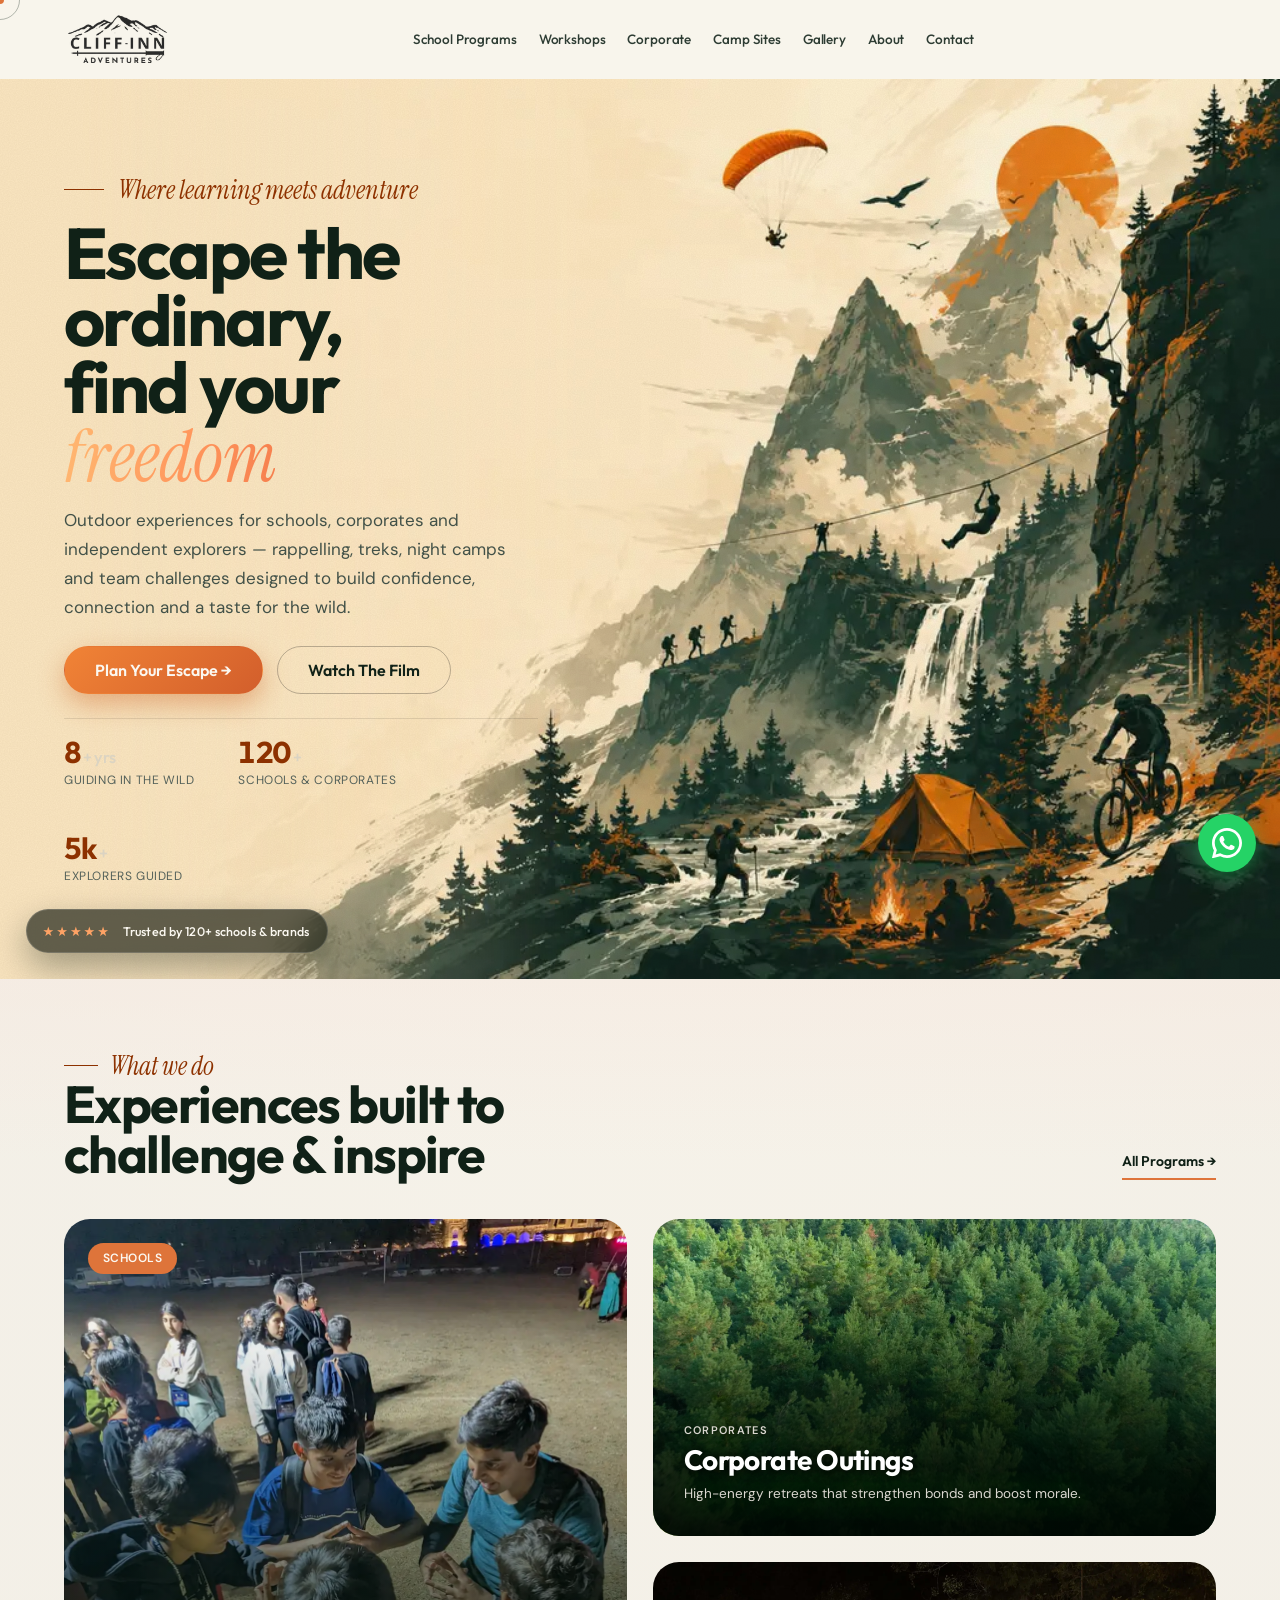
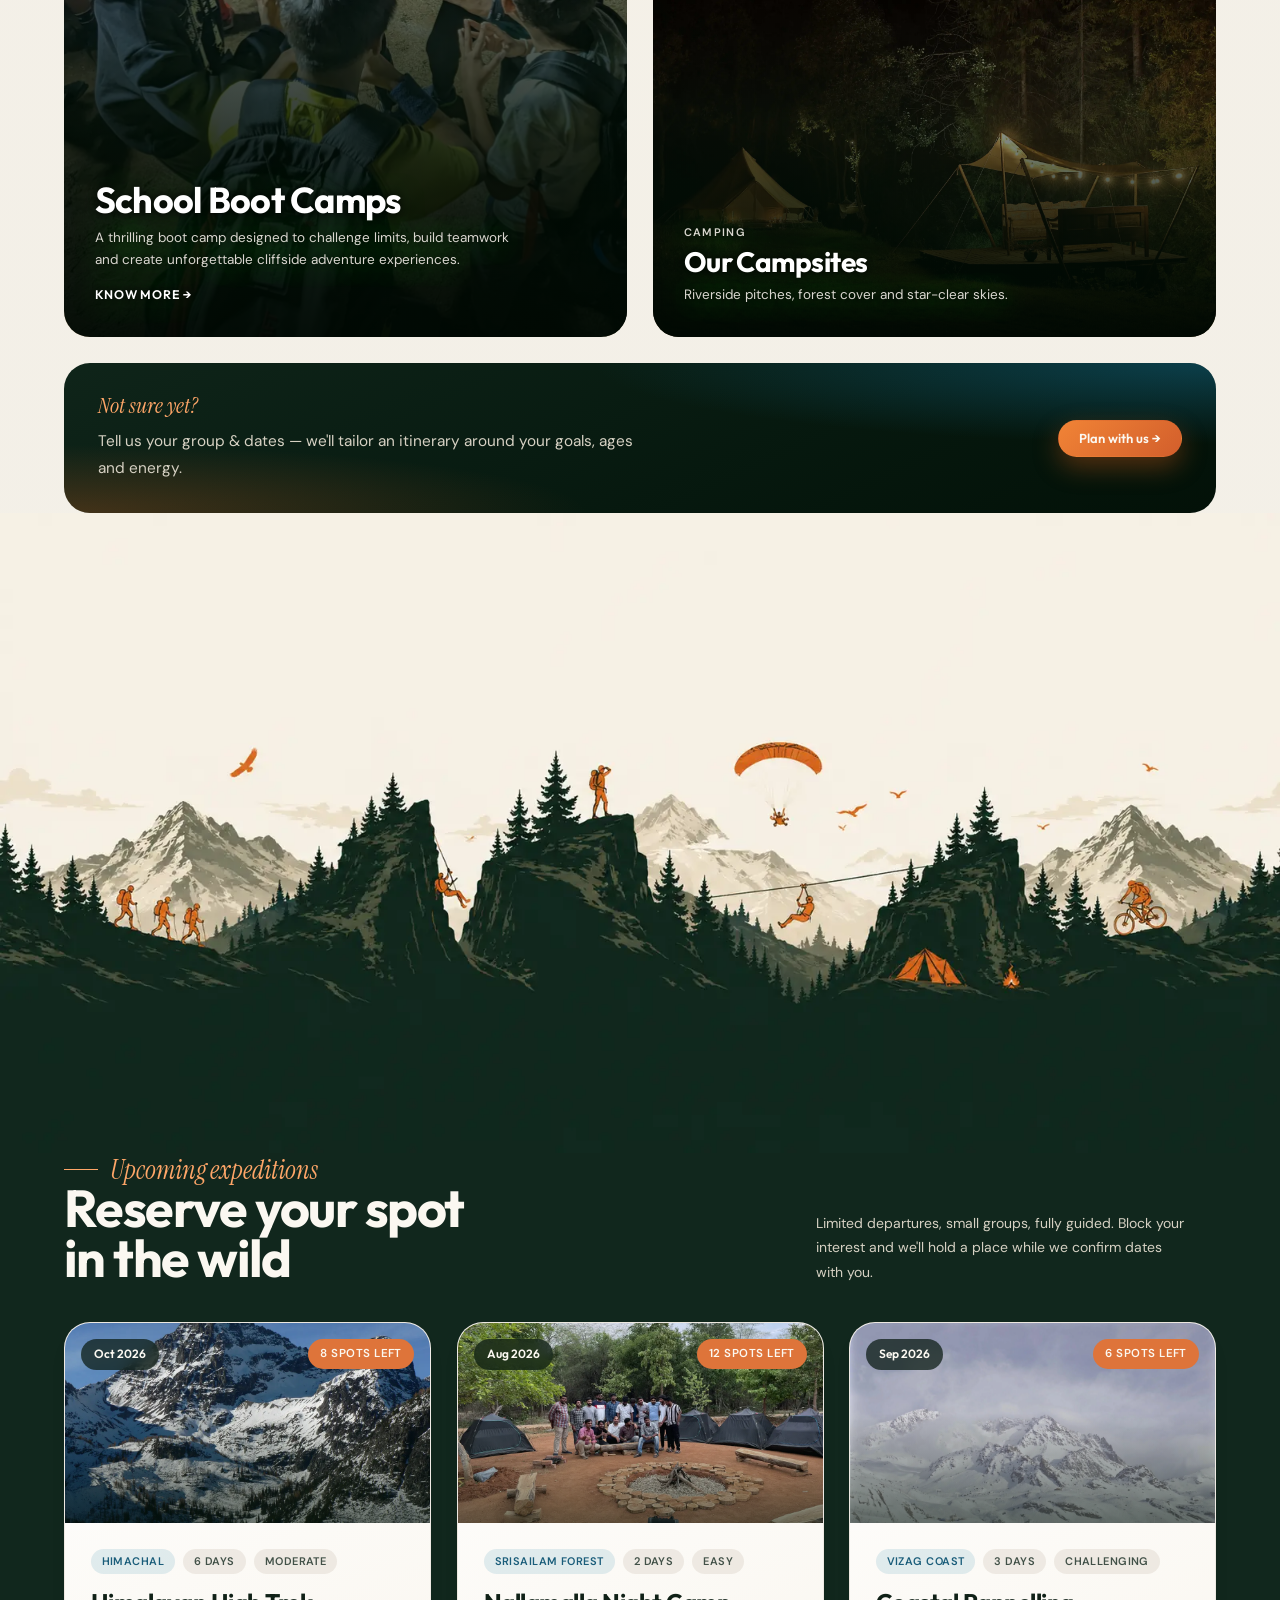
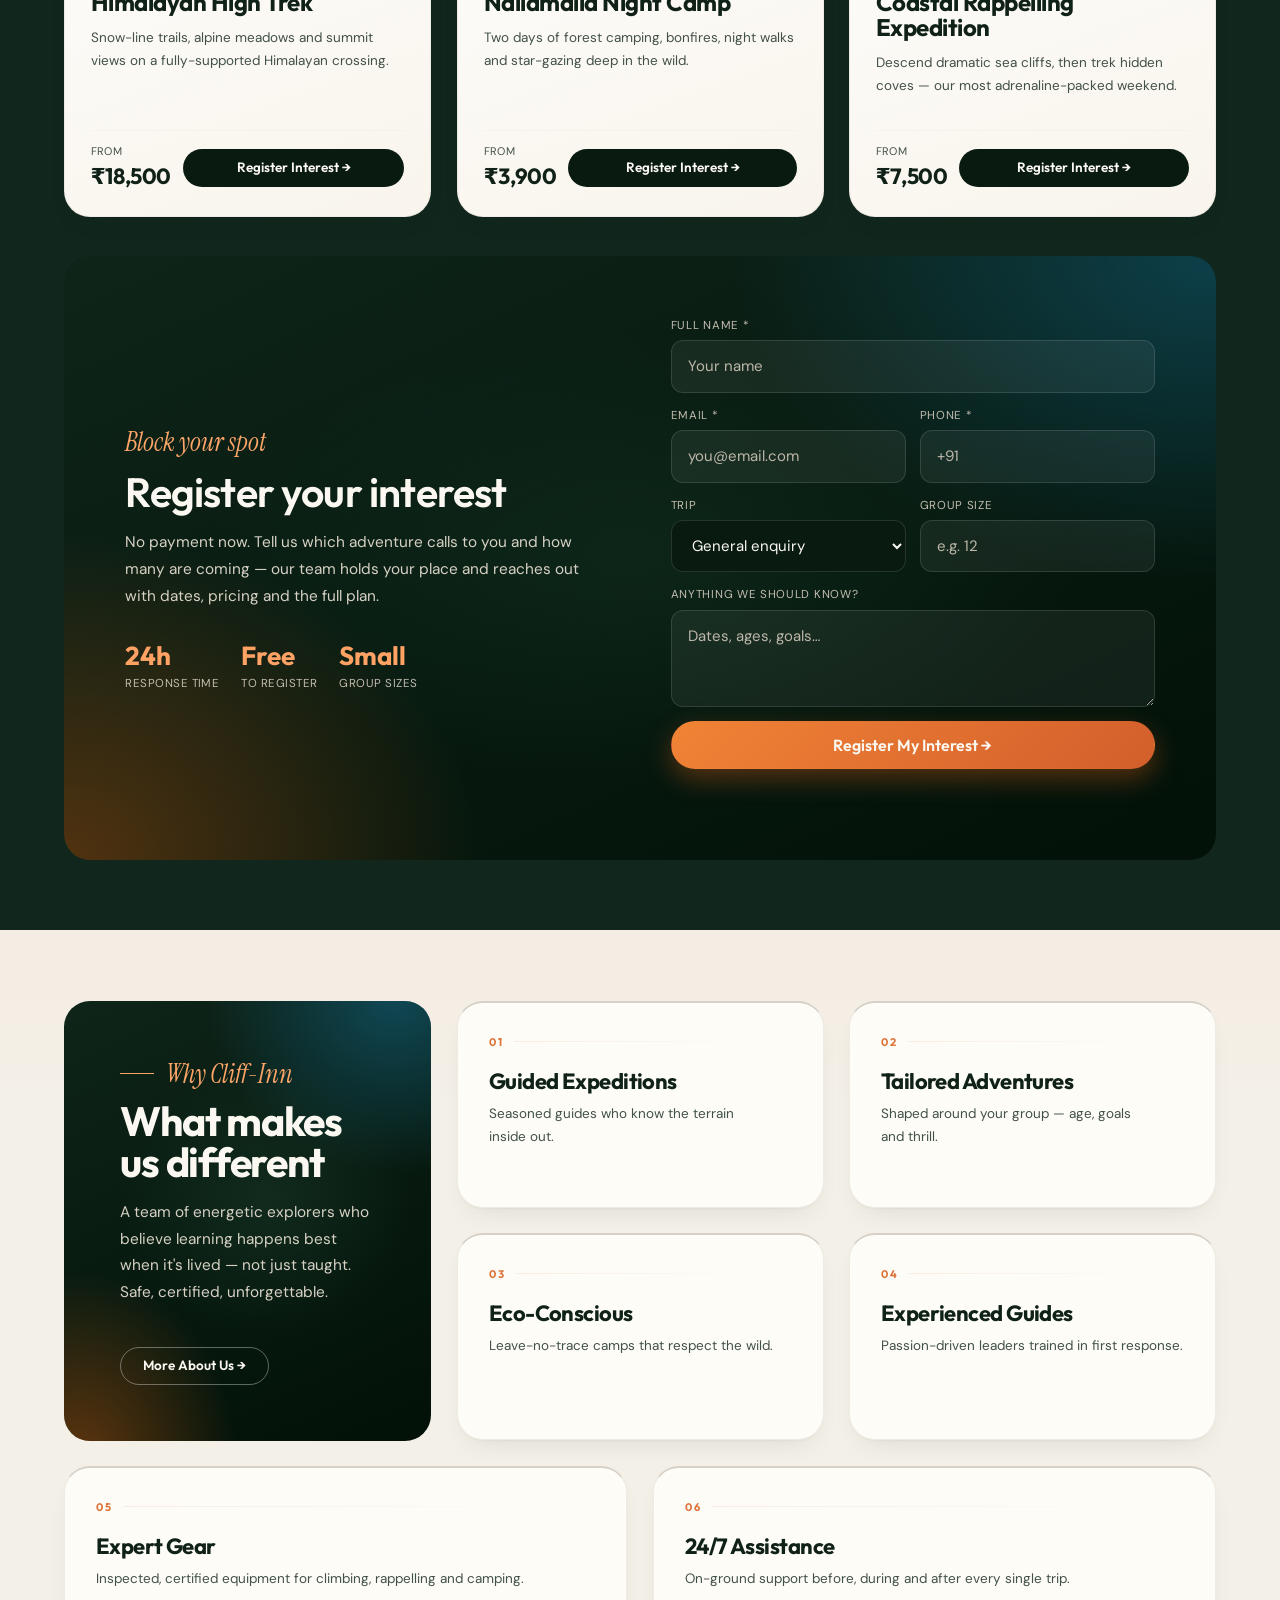
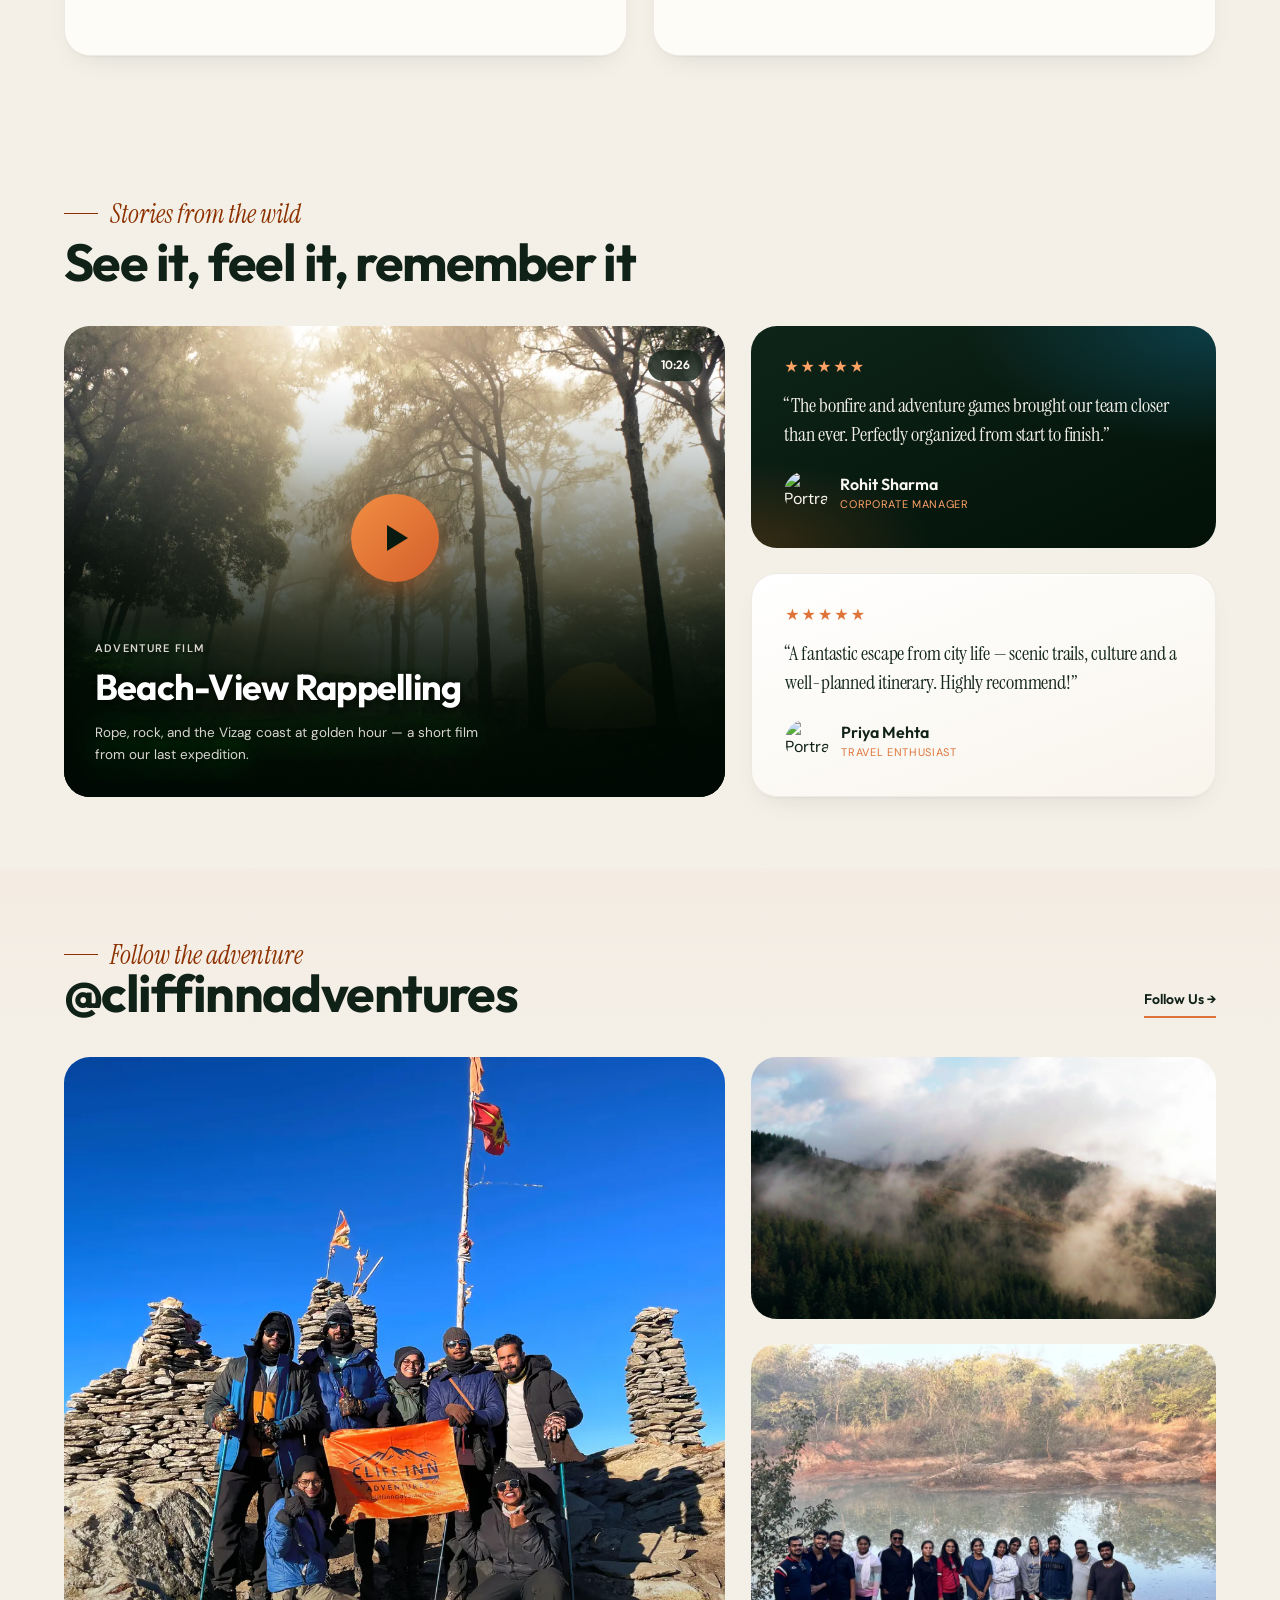
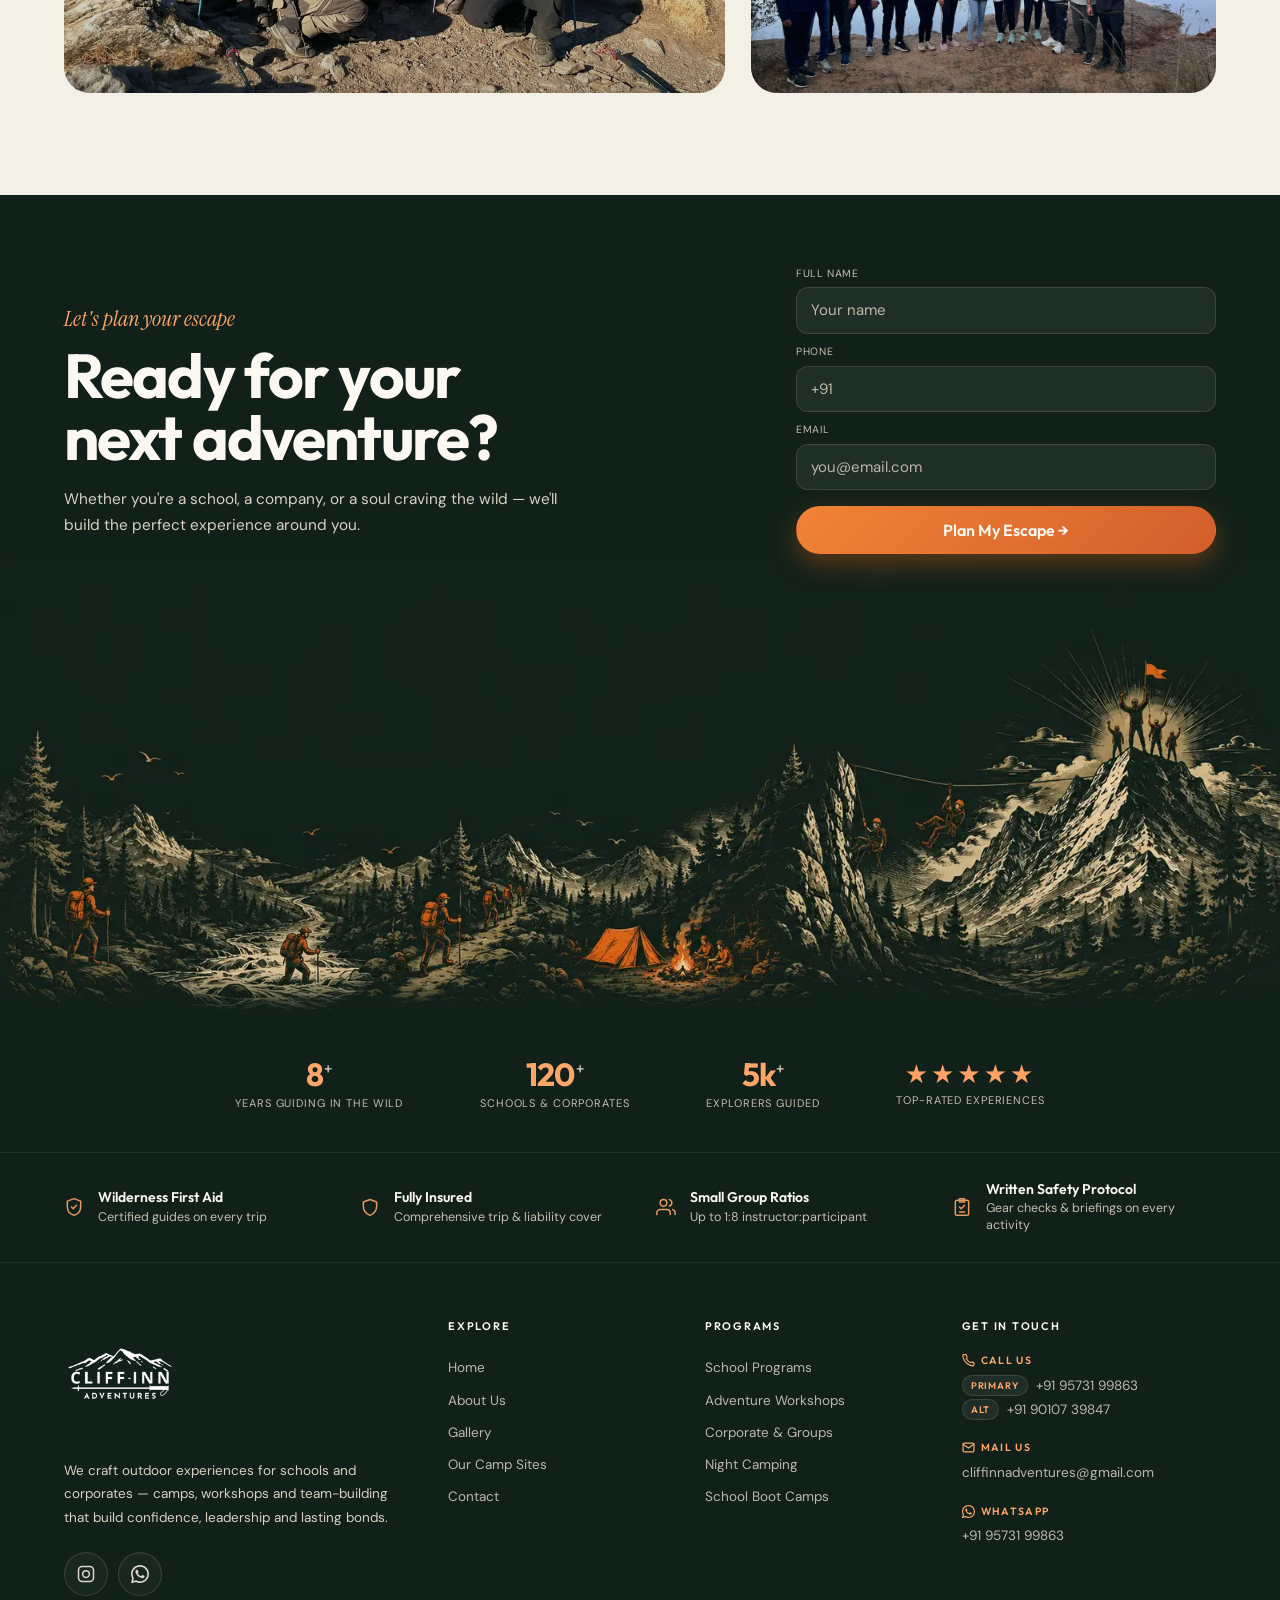
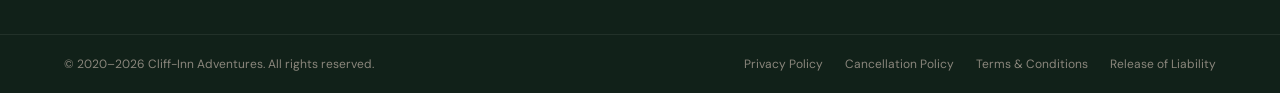
==== index.html @ e343c109 "Root-cause fix: eliminate blanket overflow-x hacks Removed html {overflow-x: clip} + body {overflow-" ====
<!DOCTYPE html>
<html lang="en">
<head>
<meta charset="utf-8">
<meta name="viewport" content="width=device-width, initial-scale=1">
<meta name="theme-color" content="#0f2a1f">
<title>Cliff-Inn Adventures — Where Learning Meets Adventure</title>
<meta name="description" content="Guided outdoor experiences for schools, corporates and independent explorers — rappelling, treks, night camps and team challenges across India.">
<link rel="canonical" href="https://www.cliffinnadventures.com/">
<meta property="og:type" content="website">
<meta property="og:title" content="Cliff-Inn Adventures — Where Learning Meets Adventure">
<meta property="og:description" content="Rappelling, treks, night camps and team challenges — designed to build confidence, connection and a taste for the wild.">
<meta property="og:url" content="https://www.cliffinnadventures.com/">
<meta property="og:image" content="https://images.unsplash.com/photo-1741290162352-cc072eb061c7?auto=format&fit=crop&w=1200&q=80">
<meta name="twitter:card" content="summary_large_image">
<link rel="icon" href="assets/favicons/favicon.svg" type="image/svg+xml">
<link rel="manifest" href="site.webmanifest">
<link rel="preconnect" href="https://fonts.googleapis.com">
<link rel="preconnect" href="https://fonts.gstatic.com" crossorigin>
<link rel="preconnect" href="https://images.unsplash.com" crossorigin>
<link href="https://fonts.googleapis.com/css2?family=Outfit:wght@400;500;600;700&family=DM+Sans:wght@400;500;600;700&family=Instrument+Serif:ital@1&display=swap" rel="stylesheet">
<link rel="preload" as="image" href="assets/Background/hero-image-2-1280.webp" imagesrcset="assets/Background/hero-image-2-960.webp 960w, assets/Background/hero-image-2-1280.webp 1280w" imagesizes="(max-width: 767px) 100vw, 58vw" fetchpriority="high">
<link rel="stylesheet" href="css/main.css">
<script type="module" src="js/main.js"></script>
</head>
<body class="home">

<div data-scroll-progress aria-hidden="true"></div>

<!-- BEGIN partials/nav.html -->
<a class="skip-link" href="#main">Skip to content</a>
<header class="header" id="site-header" data-menu-open="false" data-scrolled="false">
  <div class="header__inner">
    <a class="brand" href="index.html" aria-label="Cliff-Inn Adventures — Home" data-key="home">
      <img class="brand__logo brand__logo--dark" src="assets/Logo/c-a-black-260.webp" srcset="assets/Logo/c-a-black-180.webp 180w, assets/Logo/c-a-black-260.webp 260w, assets/Logo/c-a-black-360.webp 360w" sizes="107px" alt="Cliff-Inn Adventures" width="107" height="107" decoding="async">
      <img class="brand__logo brand__logo--light" src="assets/Logo/c-a-white-260.webp" srcset="assets/Logo/c-a-white-180.webp 180w, assets/Logo/c-a-white-260.webp 260w, assets/Logo/c-a-white-360.webp 360w" sizes="107px" alt="" width="107" height="107" aria-hidden="true" decoding="async">
    </a>

    <nav class="nav" id="primary-nav" aria-label="Primary">
      <a class="nav__link" href="school-programs.html" data-key="school">School Programs</a>
      <a class="nav__link" href="adventure-workshops.html" data-key="workshops">Workshops</a>
      <a class="nav__link" href="corporate-packages.html" data-key="corporate">Corporate</a>
      <a class="nav__link" href="camp-sites.html" data-key="camps">Camp Sites</a>
      <a class="nav__link" href="gallery.html" data-key="gallery">Gallery</a>
      <a class="nav__link" href="about.html" data-key="about">About</a>
      <a class="nav__link" href="contact.html" data-key="contact">Contact</a>
    </nav>

    <div class="header__actions">
      <button
        class="burger"
        type="button"
        aria-label="Toggle menu"
        aria-controls="mobile-nav"
        aria-expanded="false"
        data-nav-toggle
      >
        <span></span><span></span><span></span>
      </button>
    </div>
  </div>

  <div class="header__mobile" id="mobile-nav" role="region" aria-label="Mobile menu">
    <nav class="header__mobile-nav">
      <a href="index.html" data-key="home">Home</a>
      <a href="school-programs.html" data-key="school">School Programs</a>
      <a href="adventure-workshops.html" data-key="workshops">Adventure Workshops</a>
      <a href="corporate-packages.html" data-key="corporate">Corporate &amp; Groups</a>
      <a href="camp-sites.html" data-key="camps">Camp Sites</a>
      <a href="gallery.html" data-key="gallery">Gallery</a>
      <a href="about.html" data-key="about">About</a>
      <a href="contact.html" data-key="contact">Contact</a>
    </nav>
    <div class="header__mobile-footer">
      <div class="header__mobile-contact">
        <a href="tel:+919573199863">+91 95731 99863</a>
        <a href="tel:+919010739847">+91 90107 39847</a>
        <a href="mailto:cliffinnadventures@gmail.com">cliffinnadventures@gmail.com</a>
      </div>
      <a class="header__mobile-cta" href="contact.html">
        Plan Your Escape
        <svg width="14" height="14" viewBox="0 0 14 14" fill="none" aria-hidden="true">
          <path d="M2.5 7h9M7 2.5l4.5 4.5L7 11.5" stroke="currentColor" stroke-width="1.5" stroke-linecap="round" stroke-linejoin="round"/>
        </svg>
      </a>
    </div>
  </div>
</header>
<!-- END partials/nav.html -->

<main id="main" class="site">

  <!-- HERO -->
  <section class="hero-banner hero-banner--home" aria-labelledby="hero-title" data-hero data-nav-invert>
    <div class="hero-banner__media" data-hero-media>
      <img src="assets/Background/hero-image-2-1280.webp" srcset="assets/Background/hero-image-2-960.webp 960w, assets/Background/hero-image-2-1280.webp 1280w" sizes="(max-width: 767px) 100vw, 58vw" alt="" loading="eager" fetchpriority="high" width="1280" height="960" decoding="async" data-hero-parallax>
    </div>
    <div class="hero-banner__scrim" aria-hidden="true"></div>
    <div class="hero-banner__inner hero-copy">
      <div>
        <span class="eyebrow eyebrow--on-dark" data-hero-eyebrow><span></span>Where learning meets adventure</span>
        <h1 id="hero-title" data-hero-title>Escape the ordinary,<br>find your <span class="word-highlight" data-scramble>freedom</span></h1>
        <p data-hero-description>Outdoor experiences for schools, corporates and independent explorers — rappelling, treks, night camps and team challenges designed to build confidence, connection and a taste for the wild.</p>
      </div>
      <div>
        <div class="hero-copy__cta" data-hero-actions>
          <a class="btn btn--primary" href="contact.html" data-magnetic>Plan Your Escape →</a>
          <a class="btn btn--outline-dark" href="gallery.html">Watch The Film</a>
        </div>
        <div class="hero-copy__meta">
          <div class="hero-copy__meta-item">
            <span class="hero-copy__meta-num" data-count="8">8<span>+ yrs</span></span>
            <span class="hero-copy__meta-label">Guiding in the wild</span>
          </div>
          <div class="hero-copy__meta-item">
            <span class="hero-copy__meta-num" data-count="120">120<span>+</span></span>
            <span class="hero-copy__meta-label">Schools &amp; corporates</span>
          </div>
          <div class="hero-copy__meta-item">
            <span class="hero-copy__meta-num" data-count="5" data-count-k>5k<span>+</span></span>
            <span class="hero-copy__meta-label">Explorers guided</span>
          </div>
        </div>
      </div>
    </div>
    <div class="hero-media__badge" aria-hidden="true">
      <span class="hero-media__badge-star">★★★★★</span>
      <span class="hero-media__badge-text">Trusted by 120+ schools &amp; brands</span>
    </div>
  </section>

  <!-- PROGRAMS BENTO -->
  <section class="section section--mist" style="padding-bottom:0" aria-labelledby="programs-title">
    <div class="container--wide">
    <div class="section-head" data-animate>
      <div>
        <span class="eyebrow"><span></span>What we do</span>
        <h2 id="programs-title">Experiences built to<br>challenge &amp; inspire</h2>
      </div>
      <a class="link-arrow" href="school-programs.html">All Programs →</a>
    </div>
    <div class="bento">
      <a class="tile tile--image span-6 row-2" href="school-programs.html" style="min-height:460px;" data-animate>
        <img src="assets/images/cliffinnadventures/school-programs/school-programs-01.webp" alt="Instructor guiding children in orange safety vests through an outdoor adventure activity" loading="lazy" width="1920" height="1440">
        <span class="chip chip--ember tile__badge">Schools</span>
        <div class="tile__body">
          <h3 class="tile__title">School Boot Camps</h3>
          <p class="tile__desc">A thrilling boot camp designed to challenge limits, build teamwork and create unforgettable cliffside adventure experiences.</p>
          <span class="card__foot-text" style="margin-top:14px; display:inline-block;">Know More →</span>
        </div>
      </a>
      <a class="tile tile--image span-6" href="corporate-packages.html" style="min-height:220px;" data-animate>
        <img src="assets/images/cliffinnadventures/hero/adventure-day-out.webp" alt="Corporate team competing in tug-of-war during an outdoor team-building event" loading="lazy" width="1344" height="756">
        <div class="tile__body">
          <span class="tile__eyebrow">Corporates</span>
          <h3 class="tile__title" style="font-size: clamp(22px, 2.4vw, 28px);">Corporate Outings</h3>
          <p class="tile__desc">High-energy retreats that strengthen bonds and boost morale.</p>
        </div>
      </a>
      <a class="tile tile--image span-6" href="camp-sites.html" style="min-height:220px;" data-animate>
        <img src="assets/images/cliffinnadventures/night-camping/glamorous-tent.webp" alt="Tents pitched under a starry sky" loading="lazy" width="1920" height="1280">
        <div class="tile__body">
          <span class="tile__eyebrow">Camping</span>
          <h3 class="tile__title" style="font-size: clamp(22px, 2.4vw, 28px);">Our Campsites</h3>
          <p class="tile__desc">Riverside pitches, forest cover and star-clear skies.</p>
        </div>
      </a>
      <div class="tile tile--dark-soft span-12 tile--cta-row" data-animate>
        <div>
          <span class="serif" style="font-size:22px; color: var(--color-amber-2); line-height:1;">Not sure yet?</span>
          <p style="color: var(--color-body-on-dark); margin: 8px 0 0; max-width:52ch;">Tell us your group &amp; dates — we'll tailor an itinerary around your goals, ages and energy.</p>
        </div>
        <a class="btn btn--primary btn--sm" href="contact.html">Plan with us →</a>
      </div>
    </div>
    </div>
  </section>

  <!-- SECTION SEPARATOR: terrain illustration bridges What We Do → Upcoming Expeditions -->
  <div class="section-separator" aria-hidden="true">
    <img src="assets/Background/separator-cliffin-1600.webp" srcset="assets/Background/separator-cliffin-1200.webp 1200w, assets/Background/separator-cliffin-1600.webp 1600w" sizes="100vw" alt="" loading="lazy" decoding="async" width="1600" height="800">
  </div>

  <!-- UPCOMING EXPEDITIONS -->
  <section class="section section--forest" id="expeditions" aria-labelledby="expeditions-title">
    <div class="container--wide">
    <div class="section-head" data-animate>
      <div>
        <span class="eyebrow eyebrow--on-dark"><span></span>Upcoming expeditions</span>
        <h2 id="expeditions-title">Reserve your spot<br>in the wild</h2>
      </div>
      <p style="max-width:40ch; font-size:14px; color: var(--color-body-on-dark);">Limited departures, small groups, fully guided. Block your interest and we'll hold a place while we confirm dates with you.</p>
    </div>
    <div class="card-grid">

      <article class="card" data-animate>
        <div class="card__media">
          <img src="assets/images/cliffinnadventures/expeditions/black-peak-himalaya.webp" alt="Snow-line ridge on a Himalayan trek" loading="lazy" width="1056" height="792">
          <div class="card__scrim"></div>
          <span class="chip chip--glass card__badge">Oct 2026</span>
          <span class="chip chip--ember-sm card__badge-right">8 spots left</span>
        </div>
        <div class="card__body">
          <div class="card__meta">
            <span class="chip chip--sky">Himachal</span>
            <span class="chip chip--neutral">6 Days</span>
            <span class="chip chip--neutral">Moderate</span>
          </div>
          <h3 class="card__title card__title--lg">Himalayan High Trek</h3>
          <p class="card__desc">Snow-line trails, alpine meadows and summit views on a fully-supported Himalayan crossing.</p>
          <div class="card__footer">
            <div>
              <div class="card__price-label">From</div>
              <div class="card__price">₹18,500</div>
            </div>
            <a class="btn btn--dark btn--sm" href="#interest" data-trip="Himalayan High Trek">Register Interest →</a>
          </div>
        </div>
      </article>

      <article class="card" data-animate>
        <div class="card__media">
          <img src="assets/images/cliffinnadventures/night-camping/night-camp-1.webp" alt="Camping tents beneath tall trees at dusk" loading="lazy" width="1056" height="792">
          <div class="card__scrim"></div>
          <span class="chip chip--glass card__badge">Aug 2026</span>
          <span class="chip chip--ember-sm card__badge-right">12 spots left</span>
        </div>
        <div class="card__body">
          <div class="card__meta">
            <span class="chip chip--sky">Srisailam Forest</span>
            <span class="chip chip--neutral">2 Days</span>
            <span class="chip chip--neutral">Easy</span>
          </div>
          <h3 class="card__title card__title--lg">Nallamalla Night Camp</h3>
          <p class="card__desc">Two days of forest camping, bonfires, night walks and star-gazing deep in the wild.</p>
          <div class="card__footer">
            <div>
              <div class="card__price-label">From</div>
              <div class="card__price">₹3,900</div>
            </div>
            <a class="btn btn--dark btn--sm" href="#interest" data-trip="Nallamalla Night Camp">Register Interest →</a>
          </div>
        </div>
      </article>

      <article class="card" data-animate>
        <div class="card__media">
          <img src="assets/images/cliffinnadventures/hero/cliffside-panorama.webp" alt="Dramatic coastal cliffs rising above the sea at golden light" loading="lazy" width="1920" height="1080">
          <div class="card__scrim"></div>
          <span class="chip chip--glass card__badge">Sep 2026</span>
          <span class="chip chip--ember-sm card__badge-right">6 spots left</span>
        </div>
        <div class="card__body">
          <div class="card__meta">
            <span class="chip chip--sky">Vizag Coast</span>
            <span class="chip chip--neutral">3 Days</span>
            <span class="chip chip--neutral">Challenging</span>
          </div>
          <h3 class="card__title card__title--lg">Coastal Rappelling Expedition</h3>
          <p class="card__desc">Descend dramatic sea cliffs, then trek hidden coves — our most adrenaline-packed weekend.</p>
          <div class="card__footer">
            <div>
              <div class="card__price-label">From</div>
              <div class="card__price">₹7,500</div>
            </div>
            <a class="btn btn--dark btn--sm" href="#interest" data-trip="Coastal Rappelling Expedition">Register Interest →</a>
          </div>
        </div>
      </article>

    </div>

    <!-- REGISTER INTEREST -->
    <div class="interest" id="interest">
      <div class="interest__grid">
        <div>
          <span class="serif" style="font-size:26px; color: var(--color-amber-2);">Block your spot</span>
          <h3 style="font-size: clamp(26px, 3.2vw, 42px); line-height:1; margin-top:10px; color: var(--color-ink-on-dark);">Register your interest</h3>
          <p style="color: var(--color-body-on-dark); margin-top:16px; max-width:42ch;">No payment now. Tell us which adventure calls to you and how many are coming — our team holds your place and reaches out with dates, pricing and the full plan.</p>
          <div class="interest__stats">
            <div><div class="interest__stat-num">24h</div><div class="interest__stat-label">Response time</div></div>
            <div><div class="interest__stat-num">Free</div><div class="interest__stat-label">To register</div></div>
            <div><div class="interest__stat-num">Small</div><div class="interest__stat-label">Group sizes</div></div>
          </div>
        </div>
        <div>
          <form class="form form--grid-2 form--on-dark" data-form="interest" novalidate aria-labelledby="interest-title">
            <span id="interest-title" class="visually-hidden">Register your interest form</span>

            <div class="field form__row-full">
              <label class="field__label" for="i-name">Full name *</label>
              <input class="input" id="i-name" name="fullName" type="text" placeholder="Your name" required autocomplete="name">
              <p class="field__error" role="alert">Please enter your name.</p>
            </div>

            <div class="field">
              <label class="field__label" for="i-email">Email *</label>
              <input class="input" id="i-email" name="email" type="email" placeholder="you@email.com" required autocomplete="email">
              <p class="field__error" role="alert">Please enter a valid email.</p>
            </div>

            <div class="field">
              <label class="field__label" for="i-phone">Phone *</label>
              <input class="input" id="i-phone" name="phone" type="tel" placeholder="+91" required autocomplete="tel">
              <p class="field__error" role="alert">Please enter your phone.</p>
            </div>

            <div class="field">
              <label class="field__label" for="i-trip">Trip</label>
              <select class="select" id="i-trip" name="trip" data-trip-select>
                <option>General enquiry</option>
                <option>Himalayan High Trek</option>
                <option>Nallamalla Night Camp</option>
                <option>Coastal Rappelling Expedition</option>
                <option>School program</option>
                <option>Corporate outing</option>
              </select>
            </div>

            <div class="field">
              <label class="field__label" for="i-group">Group size</label>
              <input class="input" id="i-group" name="groupSize" type="number" min="1" placeholder="e.g. 12" inputmode="numeric">
            </div>

            <div class="field form__row-full">
              <label class="field__label" for="i-note">Anything we should know?</label>
              <textarea class="textarea" id="i-note" name="notes" rows="3" placeholder="Dates, ages, goals…"></textarea>
            </div>

            <button class="btn btn--primary form__row-full" type="submit">Register My Interest →</button>
            <p class="form-status form__row-full" data-form-status aria-live="polite"></p>
          </form>

          <div class="success-panel success-panel--on-dark" data-form-success hidden role="status">
            <div class="success-panel__title">You're on the list! 🎒</div>
            <p class="success-panel__body">Thanks for registering your interest. Our team will reach out within 24 hours with dates and details. For anything urgent, call <a href="tel:+919573199863" style="color: var(--color-amber);">+91 95731 99863</a>.</p>
          </div>
        </div>
      </div>
    </div>
    </div>
  </section>

  <!-- WHY CHOOSE BENTO -->
  <section class="section section--mist" aria-labelledby="why-title">
    <div class="container--wide">
    <div class="bento">
      <div class="tile tile--dark span-4 row-2" data-animate>
        <div>
          <span class="eyebrow eyebrow--on-dark"><span></span>Why Cliff-Inn</span>
          <h2 id="why-title" style="font-size: clamp(28px, 3.2vw, 44px); line-height:1; margin-top:14px; color: var(--color-ink-on-dark);">What makes us different</h2>
          <p style="color: var(--color-body-on-dark); margin-top:16px;">A team of energetic explorers who believe learning happens best when it's lived — not just taught. Safe, certified, unforgettable.</p>
        </div>
        <a class="btn btn--outline-dark btn--sm" href="about.html" style="align-self: flex-start; margin-top:24px;">More About Us →</a>
      </div>

      <div class="feature span-4" data-animate>
        <span class="feature__num" aria-hidden="true">01</span>
        <h3 class="feature__title">Guided Expeditions</h3>
        <p class="feature__desc">Seasoned guides who know the terrain inside out.</p>
      </div>

      <div class="feature span-4" data-animate>
        <span class="feature__num" aria-hidden="true">02</span>
        <h3 class="feature__title">Tailored Adventures</h3>
        <p class="feature__desc">Shaped around your group — age, goals and thrill.</p>
      </div>

      <div class="feature span-4" data-animate>
        <span class="feature__num" aria-hidden="true">03</span>
        <h3 class="feature__title">Eco-Conscious</h3>
        <p class="feature__desc">Leave-no-trace camps that respect the wild.</p>
      </div>

      <div class="feature span-4" data-animate>
        <span class="feature__num" aria-hidden="true">04</span>
        <h3 class="feature__title">Experienced Guides</h3>
        <p class="feature__desc">Passion-driven leaders trained in first response.</p>
      </div>

      <div class="feature span-6" data-animate>
        <span class="feature__num" aria-hidden="true">05</span>
        <h3 class="feature__title">Expert Gear</h3>
        <p class="feature__desc">Inspected, certified equipment for climbing, rappelling and camping.</p>
      </div>

      <div class="feature span-6" data-animate>
        <span class="feature__num" aria-hidden="true">06</span>
        <h3 class="feature__title">24/7 Assistance</h3>
        <p class="feature__desc">On-ground support before, during and after every single trip.</p>
      </div>
    </div>
    </div>
  </section>

  <!-- STORIES + TESTIMONIALS -->
  <section class="section container--wide" aria-labelledby="stories-title">
    <div class="section-head" data-animate>
      <div>
        <span class="eyebrow"><span></span>Stories from the wild</span>
        <h2 id="stories-title" style="margin-top:10px;">See it, feel it, remember it</h2>
      </div>
    </div>
    <div class="bento">
      <a class="tile tile--image span-7 row-2" href="gallery.html" style="min-height:400px;" data-animate>
        <img src="assets/images/cliffinnadventures/hero/camping-amidst-fog.webp" alt="Coastal cliff at sunset — the setting of our feature film" loading="lazy" width="1920" height="1266">
        <div class="card__scrim" style="background: linear-gradient(0deg, oklch(0.16 0.03 158 / 0.85), oklch(0.4 0.1 40 / 0.12) 45%, transparent 72%);"></div>
        <span class="chip chip--glass tile__badge" style="right:22px; left:auto;">10:26</span>
        <span class="play-btn" aria-hidden="true"></span>
        <div class="tile__body">
          <div class="tile__eyebrow">Adventure Film</div>
          <div class="tile__title">Beach-View Rappelling</div>
          <p class="tile__desc">Rope, rock, and the Vizag coast at golden hour — a short film from our last expedition.</p>
        </div>
      </a>

      <div class="quote span-5" data-animate>
        <div class="rating rating--on-dark" aria-hidden="true">★★★★★</div>
        <p class="quote__text">“The bonfire and adventure games brought our team closer than ever. Perfectly organized from start to finish.”</p>
        <div class="quote__attrib">
          <div class="avatar"><img src="https://images.unsplash.com/photo-1560250097-0b93528c311a?auto=format&fit=crop&w=200&q=80" alt="Portrait of Rohit Sharma" loading="lazy" width="88" height="88"></div>
          <div>
            <div class="quote__name">Rohit Sharma</div>
            <div class="quote__role">Corporate Manager</div>
          </div>
        </div>
      </div>

      <div class="quote quote--light span-5" data-animate>
        <div class="rating" aria-hidden="true">★★★★★</div>
        <p class="quote__text">“A fantastic escape from city life — scenic trails, culture and a well-planned itinerary. Highly recommend!”</p>
        <div class="quote__attrib">
          <div class="avatar"><img src="https://images.unsplash.com/photo-1573496359142-b8d87734a5a2?auto=format&fit=crop&w=200&q=80" alt="Portrait of Priya Mehta" loading="lazy" width="88" height="88"></div>
          <div>
            <div class="quote__name">Priya Mehta</div>
            <div class="quote__role">Travel Enthusiast</div>
          </div>
        </div>
      </div>
    </div>
  </section>

  <!-- INSTAGRAM -->
  <section class="section section--mist section--large-bottom" aria-labelledby="ig-title">
    <div class="container--wide">
    <div class="section-head" data-animate>
      <div>
        <span class="eyebrow"><span></span>Follow the adventure</span>
        <h2 id="ig-title">@cliffinnadventures</h2>
      </div>
      <a class="link-arrow" href="https://instagram.com/cliffinnadventures" rel="noopener noreferrer" target="_blank">Follow Us →</a>
    </div>
    <div class="bento">
      <a class="tile tile--image tile--image-flat span-7 row-2" href="https://instagram.com/cliffinnadventures" rel="noopener noreferrer" target="_blank" style="min-height:420px;" aria-label="Rappelling photo on Instagram">
        <img src="assets/images/cliffinnadventures/adventure-workshops/rock-climbing-instruction.webp" alt="Climber rappelling down a rock face" loading="lazy" width="1344" height="1007">
      </a>
      <a class="tile tile--image tile--image-flat span-5" href="https://instagram.com/cliffinnadventures" rel="noopener noreferrer" target="_blank" style="min-height:200px;" aria-label="Campfire photo on Instagram">
        <img src="assets/images/cliffinnadventures/hero/campfire-group-wide.webp" alt="Warm campfire under the stars" loading="lazy" width="1920" height="1080">
      </a>
      <a class="tile tile--image tile--image-flat span-5" href="https://instagram.com/cliffinnadventures" rel="noopener noreferrer" target="_blank" style="min-height:200px;" aria-label="Trekkers on a forest trail on Instagram">
        <img src="assets/images/cliffinnadventures/camp-sites/vanavasam/vanavasam-01.webp" alt="Trekkers on a forest trail" loading="lazy" width="1056" height="792">
      </a>
    </div>
    </div>
  </section>

</main>

<!-- Closing scene: one unified gradient spans the CTA, illustration, and footer -->
<div class="closing-scene">

<!-- Pre-footer CTA Band -->
<div class="footer__cta-band on-dark" data-nav-invert>
  <div class="footer__cta-band-inner container--wide">
    <div class="footer__cta-copy">
      <span class="footer__cta-eyebrow serif">Let's plan your escape</span>
      <h2 class="footer__cta-title">Ready for your<br>next adventure?</h2>
      <p class="footer__cta-sub">Whether you're a school, a company, or a soul craving the wild — we'll build the perfect experience around you.</p>
    </div>
    <div class="footer__cta-actions">
      <form class="footer__cta-form form--on-dark" data-form="cta-quick" novalidate>
        <div class="field">
          <label class="field__label" for="cta-name">Full name</label>
          <input class="input" id="cta-name" name="fullName" type="text" placeholder="Your name" required autocomplete="name">
          <p class="field__error" role="alert">Please enter your name.</p>
        </div>
        <div class="field">
          <label class="field__label" for="cta-phone">Phone</label>
          <input class="input" id="cta-phone" name="phone" type="tel" placeholder="+91 " required autocomplete="tel" inputmode="tel">
          <p class="field__error" role="alert">Please enter your phone number.</p>
        </div>
        <div class="field">
          <label class="field__label" for="cta-email">Email</label>
          <input class="input" id="cta-email" name="email" type="email" placeholder="you@email.com" required autocomplete="email">
          <p class="field__error" role="alert">Please enter a valid email.</p>
        </div>
        <button class="btn btn--primary footer__cta-submit" type="submit">Plan My Escape →</button>
        <p class="form-status" data-form-status aria-live="polite"></p>
      </form>
      <div class="footer__cta-success success-panel" data-form-success hidden role="status">
        <div class="success-panel__title">You're on the list</div>
        <p class="success-panel__body">We'll reach out within 24 hours with dates and the full plan.</p>
      </div>
    </div>
  </div>
</div>

<!-- Mountain terrain transition — bridges CTA to footer -->
<div class="footer-terrain" aria-hidden="true" data-nav-invert>
  <img src="assets/Background/bg-image-cliffin-1600.webp" srcset="assets/Background/bg-image-cliffin-1200.webp 1200w, assets/Background/bg-image-cliffin-1600.webp 1600w" sizes="100vw" alt="" loading="lazy" decoding="async" width="1600" height="640">
</div>

<!-- BEGIN partials/footer.html -->
<footer class="footer on-dark" role="contentinfo" data-nav-invert>

  <!-- Zone 3: Trust Strip -->
  <div class="footer__trust">
    <div class="footer__trust-inner container--wide">
      <div class="footer__trust-item">
        <span class="footer__trust-num">8<span class="footer__trust-sup">+</span></span>
        <span class="footer__trust-label">Years guiding in the wild</span>
      </div>
      <div class="footer__trust-divider" aria-hidden="true"></div>
      <div class="footer__trust-item">
        <span class="footer__trust-num">120<span class="footer__trust-sup">+</span></span>
        <span class="footer__trust-label">Schools &amp; corporates</span>
      </div>
      <div class="footer__trust-divider" aria-hidden="true"></div>
      <div class="footer__trust-item">
        <span class="footer__trust-num">5k<span class="footer__trust-sup">+</span></span>
        <span class="footer__trust-label">Explorers guided</span>
      </div>
      <div class="footer__trust-divider" aria-hidden="true"></div>
      <div class="footer__trust-item">
        <span class="footer__trust-num footer__trust-num--stars" aria-label="5 out of 5 stars">★★★★★</span>
        <span class="footer__trust-label">Top-rated experiences</span>
      </div>
    </div>
  </div>

  <!-- Zone 3b: Safety Credentials — TODO: swap copy for actual certifications/insurer name -->
  <div class="footer__safety" aria-label="Safety credentials">
    <div class="footer__safety-inner container--wide">
      <div class="footer__safety-item">
        <svg width="20" height="20" viewBox="0 0 24 24" fill="none" stroke="currentColor" stroke-width="1.8" stroke-linecap="round" stroke-linejoin="round" aria-hidden="true"><path d="M12 2 4 5v7c0 4.5 3.5 8.5 8 10 4.5-1.5 8-5.5 8-10V5l-8-3Z"/><path d="M9 12l2 2 4-4"/></svg>
        <div>
          <div class="footer__safety-title">Wilderness First Aid</div>
          <div class="footer__safety-sub">Certified guides on every trip</div>
        </div>
      </div>
      <div class="footer__safety-item">
        <svg width="20" height="20" viewBox="0 0 24 24" fill="none" stroke="currentColor" stroke-width="1.8" stroke-linecap="round" stroke-linejoin="round" aria-hidden="true"><path d="M12 22c5-2 8-6 8-11V6l-8-3-8 3v5c0 5 3 9 8 11Z"/></svg>
        <div>
          <div class="footer__safety-title">Fully Insured</div>
          <div class="footer__safety-sub">Comprehensive trip &amp; liability cover</div>
        </div>
      </div>
      <div class="footer__safety-item">
        <svg width="20" height="20" viewBox="0 0 24 24" fill="none" stroke="currentColor" stroke-width="1.8" stroke-linecap="round" stroke-linejoin="round" aria-hidden="true"><path d="M17 21v-2a4 4 0 0 0-4-4H5a4 4 0 0 0-4 4v2"/><circle cx="9" cy="7" r="4"/><path d="M23 21v-2a4 4 0 0 0-3-3.87M16 3.13a4 4 0 0 1 0 7.75"/></svg>
        <div>
          <div class="footer__safety-title">Small Group Ratios</div>
          <div class="footer__safety-sub">Up to 1:8 instructor:participant</div>
        </div>
      </div>
      <div class="footer__safety-item">
        <svg width="20" height="20" viewBox="0 0 24 24" fill="none" stroke="currentColor" stroke-width="1.8" stroke-linecap="round" stroke-linejoin="round" aria-hidden="true"><rect x="4" y="4" width="16" height="18" rx="2"/><path d="M9 2h6v4H9z"/><path d="M9 12l2 2 4-4"/><path d="M9 18h6"/></svg>
        <div>
          <div class="footer__safety-title">Written Safety Protocol</div>
          <div class="footer__safety-sub">Gear checks &amp; briefings on every activity</div>
        </div>
      </div>
    </div>
  </div>

  <!-- Zone 4: Main Footer Grid -->
  <div class="footer__grid container--wide">

    <div class="footer__brand">
      <img class="footer__brand-logo" src="assets/Logo/c-a-white-260.webp" srcset="assets/Logo/c-a-white-180.webp 180w, assets/Logo/c-a-white-260.webp 260w, assets/Logo/c-a-white-360.webp 360w" sizes="112px" alt="Cliff-Inn Adventures" width="112" height="112" decoding="async">
      <p class="footer__brand-desc">We craft outdoor experiences for schools and corporates — camps, workshops and team-building that build confidence, leadership and lasting bonds.</p>
      <div class="footer__socials" aria-label="Follow us on social media">
        <a class="footer__social" href="https://instagram.com/cliffinnadventures" aria-label="Instagram" rel="noopener noreferrer" target="_blank">
          <svg width="18" height="18" viewBox="0 0 24 24" fill="none" stroke="currentColor" stroke-width="2" stroke-linecap="round" stroke-linejoin="round" aria-hidden="true"><rect x="2" y="2" width="20" height="20" rx="5"/><circle cx="12" cy="12" r="4.5"/><circle cx="17.5" cy="6.5" r="0.5" fill="currentColor" stroke="none"/></svg>
        </a>
        <a class="footer__social" href="https://wa.me/919573199863" aria-label="WhatsApp" rel="noopener noreferrer" target="_blank">
          <svg width="18" height="18" viewBox="0 0 24 24" fill="currentColor" aria-hidden="true"><path d="M17.472 14.382c-.297-.149-1.758-.867-2.03-.967-.273-.099-.471-.148-.67.15-.197.297-.767.966-.94 1.164-.173.199-.347.223-.644.075-.297-.15-1.255-.463-2.39-1.475-.883-.788-1.48-1.761-1.653-2.059-.173-.297-.018-.458.13-.606.134-.133.298-.347.446-.52.149-.174.198-.298.298-.497.099-.198.05-.371-.025-.52-.075-.149-.669-1.612-.916-2.207-.242-.579-.487-.5-.669-.51-.173-.008-.371-.01-.57-.01-.198 0-.52.074-.792.372-.272.297-1.04 1.016-1.04 2.479 0 1.462 1.065 2.875 1.213 3.074.149.198 2.096 3.2 5.077 4.487.709.306 1.262.489 1.694.625.712.227 1.36.195 1.871.118.571-.085 1.758-.719 2.006-1.413.248-.694.248-1.289.173-1.413-.074-.124-.272-.198-.57-.347z"/><path d="M12 0C5.373 0 0 5.373 0 12c0 2.127.558 4.122 1.533 5.85L.057 23.527a.5.5 0 0 0 .615.606l5.88-1.543A11.942 11.942 0 0 0 12 24c6.627 0 12-5.373 12-12S18.627 0 12 0zm0 21.818a9.818 9.818 0 0 1-5.021-1.378l-.36-.214-3.733.979.998-3.648-.235-.374A9.818 9.818 0 0 1 2.182 12C2.182 6.57 6.57 2.182 12 2.182S21.818 6.57 21.818 12 17.43 21.818 12 21.818z"/></svg>
        </a>
      </div>
    </div>

    <nav aria-label="Explore">
      <h3 class="footer__heading">Explore</h3>
      <ul class="footer__list" role="list">
        <li><a href="index.html">Home</a></li>
        <li><a href="about.html">About Us</a></li>
        <li><a href="gallery.html">Gallery</a></li>
        <li><a href="camp-sites.html">Our Camp Sites</a></li>
        <li><a href="contact.html">Contact</a></li>
      </ul>
    </nav>

    <nav aria-label="Programs">
      <h3 class="footer__heading">Programs</h3>
      <ul class="footer__list" role="list">
        <li><a href="school-programs.html">School Programs</a></li>
        <li><a href="adventure-workshops.html">Adventure Workshops</a></li>
        <li><a href="corporate-packages.html">Corporate &amp; Groups</a></li>
        <li><a href="corporate-packages.html">Night Camping</a></li>
        <li><a href="school-programs.html">School Boot Camps</a></li>
      </ul>
    </nav>

    <address class="footer__contact">
      <h3 class="footer__heading">Get In Touch</h3>
      <ul class="footer__list footer__list--contact" role="list">
        <li class="footer__contact-item">
          <span class="footer__contact-key">
            <svg width="13" height="13" viewBox="0 0 24 24" fill="none" stroke="currentColor" stroke-width="2.2" stroke-linecap="round" stroke-linejoin="round" aria-hidden="true"><path d="M22 16.92v3a2 2 0 0 1-2.18 2 19.79 19.79 0 0 1-8.63-3.07A19.5 19.5 0 0 1 4.49 12 19.79 19.79 0 0 1 1.42 3.18 2 2 0 0 1 3.42 1h3a2 2 0 0 1 2 1.72c.127.96.361 1.903.7 2.81a2 2 0 0 1-.45 2.11L7.91 8.4a16 16 0 0 0 7.74 7.74l.79-.79a2 2 0 0 1 2.11-.45c.907.339 1.85.573 2.81.7A2 2 0 0 1 22 16.92z"/></svg>
            Call us
          </span>
          <a href="tel:+919573199863"><span class="footer__contact-tag">Primary</span>+91 95731 99863</a>
          <a href="tel:+919010739847"><span class="footer__contact-tag">Alt</span>+91 90107 39847</a>
        </li>
        <li class="footer__contact-item">
          <span class="footer__contact-key">
            <svg width="13" height="13" viewBox="0 0 24 24" fill="none" stroke="currentColor" stroke-width="2.2" stroke-linecap="round" stroke-linejoin="round" aria-hidden="true"><path d="M4 4h16c1.1 0 2 .9 2 2v12c0 1.1-.9 2-2 2H4c-1.1 0-2-.9-2-2V6c0-1.1.9-2 2-2z"/><polyline points="22,6 12,13 2,6"/></svg>
            Mail us
          </span>
          <a href="mailto:cliffinnadventures@gmail.com">cliffinnadventures@gmail.com</a>
        </li>
        <li class="footer__contact-item">
          <span class="footer__contact-key">
            <svg width="13" height="13" viewBox="0 0 24 24" fill="currentColor" aria-hidden="true"><path d="M17.472 14.382c-.297-.149-1.758-.867-2.03-.967-.273-.099-.471-.148-.67.15-.197.297-.767.966-.94 1.164-.173.199-.347.223-.644.075-.297-.15-1.255-.463-2.39-1.475-.883-.788-1.48-1.761-1.653-2.059-.173-.297-.018-.458.13-.606.134-.133.298-.347.446-.52.149-.174.198-.298.298-.497.099-.198.05-.371-.025-.52-.075-.149-.669-1.612-.916-2.207-.242-.579-.487-.5-.669-.51-.173-.008-.371-.01-.57-.01-.198 0-.52.074-.792.372-.272.297-1.04 1.016-1.04 2.479 0 1.462 1.065 2.875 1.213 3.074.149.198 2.096 3.2 5.077 4.487.709.306 1.262.489 1.694.625.712.227 1.36.195 1.871.118.571-.085 1.758-.719 2.006-1.413.248-.694.248-1.289.173-1.413-.074-.124-.272-.198-.57-.347z"/><path d="M12 0C5.373 0 0 5.373 0 12c0 2.127.558 4.122 1.533 5.85L.057 23.527a.5.5 0 0 0 .615.606l5.88-1.543A11.942 11.942 0 0 0 12 24c6.627 0 12-5.373 12-12S18.627 0 12 0zm0 21.818a9.818 9.818 0 0 1-5.021-1.378l-.36-.214-3.733.979.998-3.648-.235-.374A9.818 9.818 0 0 1 2.182 12C2.182 6.57 6.57 2.182 12 2.182S21.818 6.57 21.818 12 17.43 21.818 12 21.818z"/></svg>
            WhatsApp
          </span>
          <a href="https://wa.me/919573199863" target="_blank" rel="noopener noreferrer">+91 95731 99863</a>
        </li>
      </ul>
    </address>

  </div>

  <!-- Zone 5: Bottom Bar -->
  <div class="footer__bar">
    <div class="footer__bar-inner container--wide">
      <span>© 2020–2026 Cliff-Inn Adventures. All rights reserved.</span>
      <div class="footer__legal">
        <a href="#">Privacy Policy</a>
        <a href="#">Cancellation Policy</a>
        <a href="#">Terms &amp; Conditions</a>
        <a href="#">Release of Liability</a>
      </div>
    </div>
  </div>

</footer>
<!-- END partials/footer.html -->

</div>
<!-- /closing-scene -->

<!-- TRIP INTEREST MODAL -->
<div id="trip-modal" class="modal" role="dialog" aria-modal="true" aria-labelledby="modal-title" hidden>
  <div class="modal__backdrop" aria-hidden="true"></div>
  <div class="modal__container">

    <button class="modal__close" type="button" aria-label="Close">
      <svg width="12" height="12" viewBox="0 0 12 12" fill="none" aria-hidden="true">
        <path d="M1 1l10 10M11 1L1 11" stroke="currentColor" stroke-width="1.8" stroke-linecap="round"/>
      </svg>
    </button>

    <!-- LEFT: trip visual + details -->
    <div class="modal__visual">
      <div class="modal__img-wrap">
        <img id="modal-img" src="" alt="" class="modal__img" width="900" height="600">
        <div class="modal__img-scrim" aria-hidden="true"></div>
        <div class="modal__img-chips">
          <span id="modal-date" class="chip chip--glass"></span>
          <span id="modal-spots" class="chip chip--ember-sm"></span>
        </div>
      </div>

      <div class="modal__visual-body">
        <div class="modal__meta">
          <span id="modal-location"   class="chip chip--sky"></span>
          <span id="modal-duration"   class="chip chip--neutral"></span>
          <span id="modal-difficulty" class="chip chip--neutral"></span>
        </div>

        <h2 id="modal-title" class="modal__trip-name"></h2>
        <p  id="modal-desc"  class="modal__trip-desc"></p>

        <hr class="modal__divider" aria-hidden="true">
        <p class="modal__includes-label">What's included</p>
        <ul id="modal-includes" class="modal__includes"></ul>

        <div class="modal__price-trust">
          <div>
            <div class="modal__price-label">From</div>
            <div id="modal-price" class="modal__price"></div>
          </div>
          <div class="modal__trust" aria-label="Guarantees">
            <span class="modal__trust-item">✓ Free to register</span>
            <span class="modal__trust-item">✓ 24h response</span>
            <span class="modal__trust-item">✓ Small groups</span>
          </div>
        </div>
      </div>
    </div>

    <!-- RIGHT: form -->
    <div class="modal__form-panel">
      <div class="modal__form-head">
        <span class="modal__form-eyebrow">Block your spot</span>
        <h3 class="modal__form-title">No payment now — we'll hold your place</h3>
        <p class="modal__form-sub">Our team calls within 24 hours with dates, itinerary and options. Zero commitment.</p>
      </div>

      <form class="modal__form" data-modal-form novalidate>
        <input type="hidden" name="trip">

        <div class="modal__fields-wrap">
          <div class="field">
            <label class="field__label" for="m-name">Full name *</label>
            <input class="input" id="m-name" name="fullName" type="text" placeholder="Your name" required autocomplete="name">
            <p class="field__error" role="alert">Please enter your name.</p>
          </div>

          <div class="field">
            <label class="field__label" for="m-phone">Phone *</label>
            <input class="input" id="m-phone" name="phone" type="tel" placeholder="+91" required autocomplete="tel" inputmode="numeric">
            <p class="field__error" role="alert">Please enter your phone number.</p>
          </div>

          <div class="field">
            <label class="field__label" for="m-email">Email *</label>
            <input class="input" id="m-email" name="email" type="email" placeholder="you@email.com" required autocomplete="email">
            <p class="field__error" role="alert">Please enter a valid email.</p>
          </div>
        </div>

        <p class="modal__privacy">No spam, no payment — just a quick chat about your adventure.</p>
        <button class="btn btn--primary" type="submit">Reserve My Spot →</button>
        <p class="modal__cta-note">Free to register · Team calls within 24h</p>
        <p class="form-status" data-modal-form-status aria-live="polite"></p>
      </form>

      <div class="success-panel modal__success" data-modal-success hidden role="status">
        <div class="success-panel__title">You're on the list! 🎒</div>
        <p class="success-panel__body">We'll reach out within 24 hours with dates and the full plan. For anything urgent, call <a href="tel:+919573199863" style="color:var(--color-ember-text);">+91 95731 99863</a>.</p>
      </div>
    </div>

  </div>
</div>
<!-- END MODAL -->

<!-- Custom cursor — rendered by micro.js on fine-pointer devices -->
<div id="cursor-dot"  aria-hidden="true"></div>
<div id="cursor-ring" aria-hidden="true"></div>

<!-- WHATSAPP FLOAT -->
<a class="wa-float" href="https://wa.me/919573199863" target="_blank" rel="noopener noreferrer" aria-label="Chat with us on WhatsApp">
  <span class="wa-float__label">Chat with us</span>
  <span class="wa-float__btn">
    <svg viewBox="0 0 24 24" fill="currentColor" aria-hidden="true"><path d="M17.472 14.382c-.297-.149-1.758-.867-2.03-.967-.273-.099-.471-.148-.67.15-.197.297-.767.966-.94 1.164-.173.199-.347.223-.644.075-.297-.15-1.255-.463-2.39-1.475-.883-.788-1.48-1.761-1.653-2.059-.173-.297-.018-.458.13-.606.134-.133.298-.347.446-.52.149-.174.198-.298.298-.497.099-.198.05-.371-.025-.52-.075-.149-.669-1.612-.916-2.207-.242-.579-.487-.5-.669-.51-.173-.008-.371-.01-.57-.01-.198 0-.52.074-.792.372-.272.297-1.04 1.016-1.04 2.479 0 1.462 1.065 2.875 1.213 3.074.149.198 2.096 3.2 5.077 4.487.709.306 1.262.489 1.694.625.712.227 1.36.195 1.871.118.571-.085 1.758-.719 2.006-1.413.248-.694.248-1.289.173-1.413-.074-.124-.272-.198-.57-.347z"/><path d="M12 0C5.373 0 0 5.373 0 12c0 2.127.558 4.122 1.533 5.85L.057 23.527a.5.5 0 0 0 .615.606l5.88-1.543A11.942 11.942 0 0 0 12 24c6.627 0 12-5.373 12-12S18.627 0 12 0zm0 21.818a9.818 9.818 0 0 1-5.021-1.378l-.36-.214-3.733.979.998-3.648-.235-.374A9.818 9.818 0 0 1 2.182 12C2.182 6.57 6.57 2.182 12 2.182S21.818 6.57 21.818 12 17.43 21.818 12 21.818z"/></svg>
  </span>
</a>
</body>
</html>
---- css/main.css ----
/* ============================================================
   Main stylesheet — single entry that imports all layers.
   Import order matters: tokens → reset → base → layout → components → animations → utilities → print
   ============================================================ */

@import url('./variables.css');
@import url('./reset.css');
@import url('./base.css');
@import url('./layout.css');
@import url('./components.css');
@import url('./animations.css');
@import url('./utilities.css');
@import url('./print.css');
@import url('./modal.css');
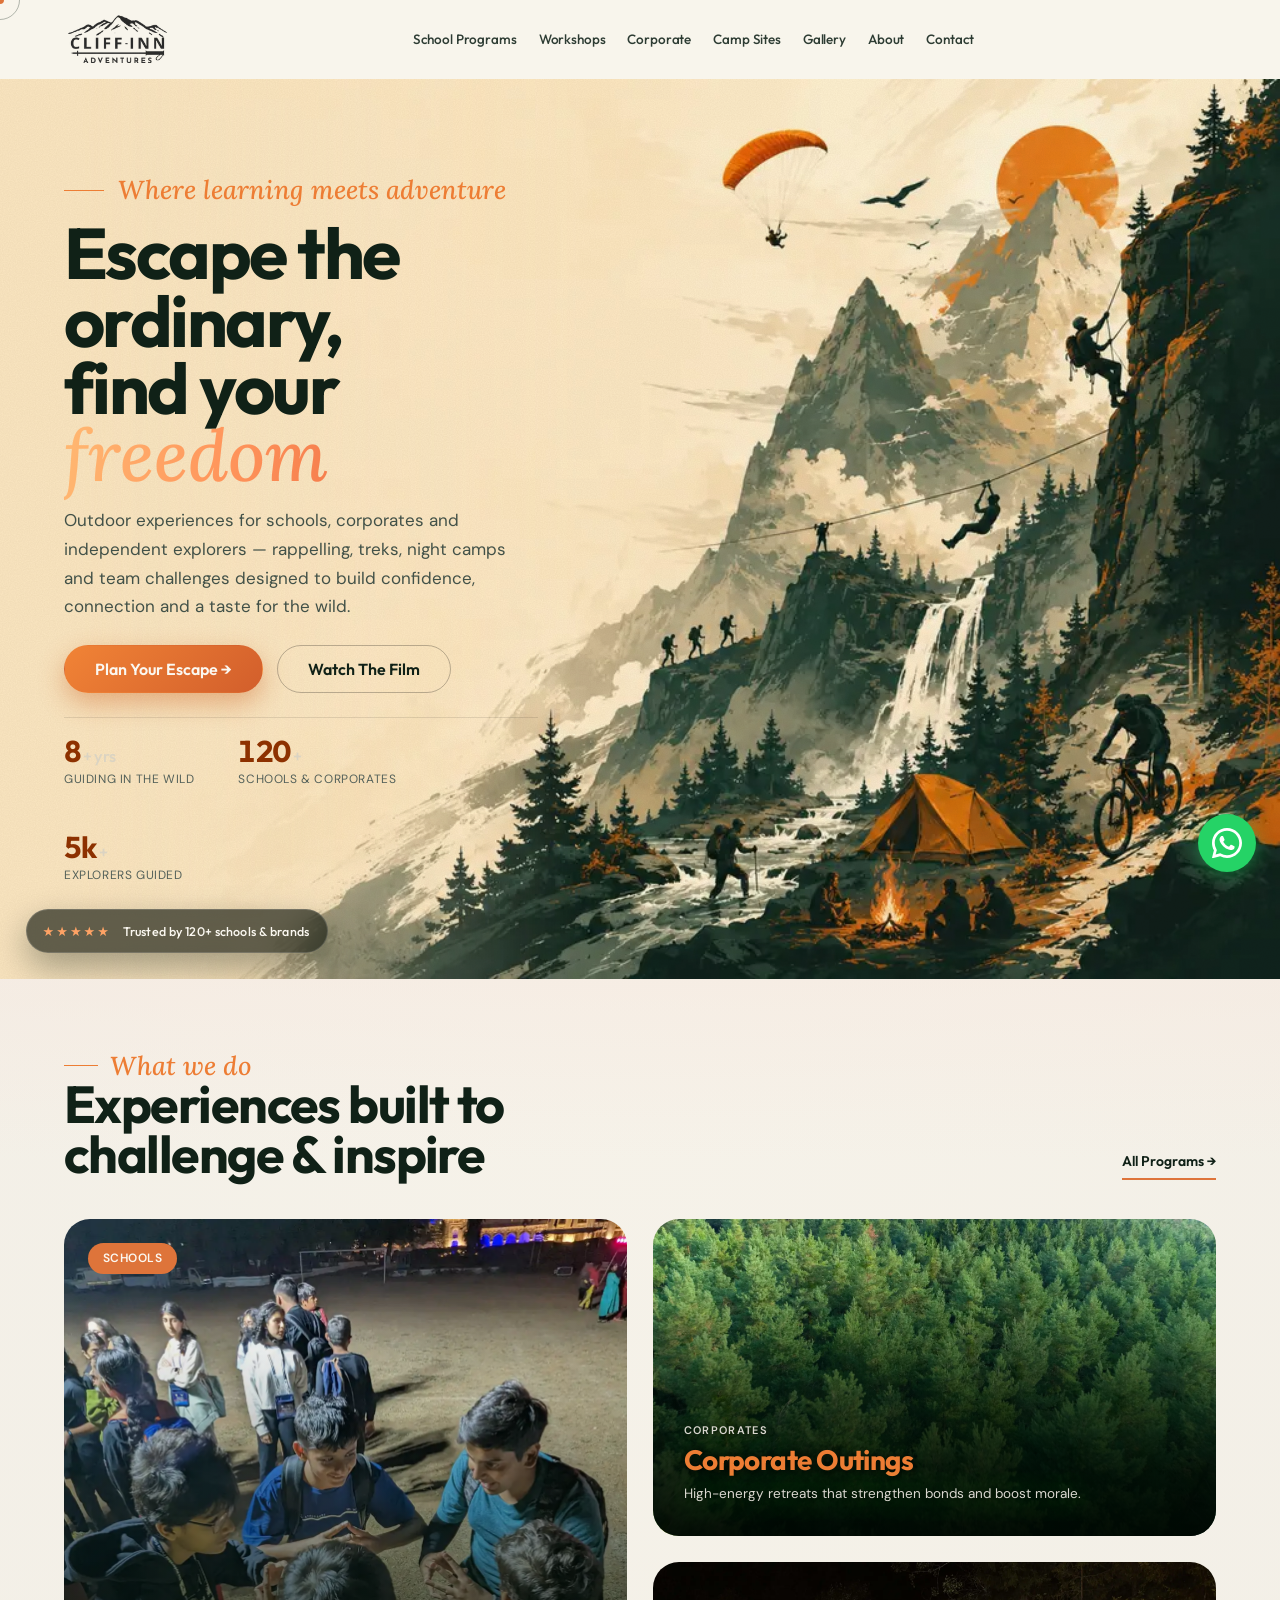
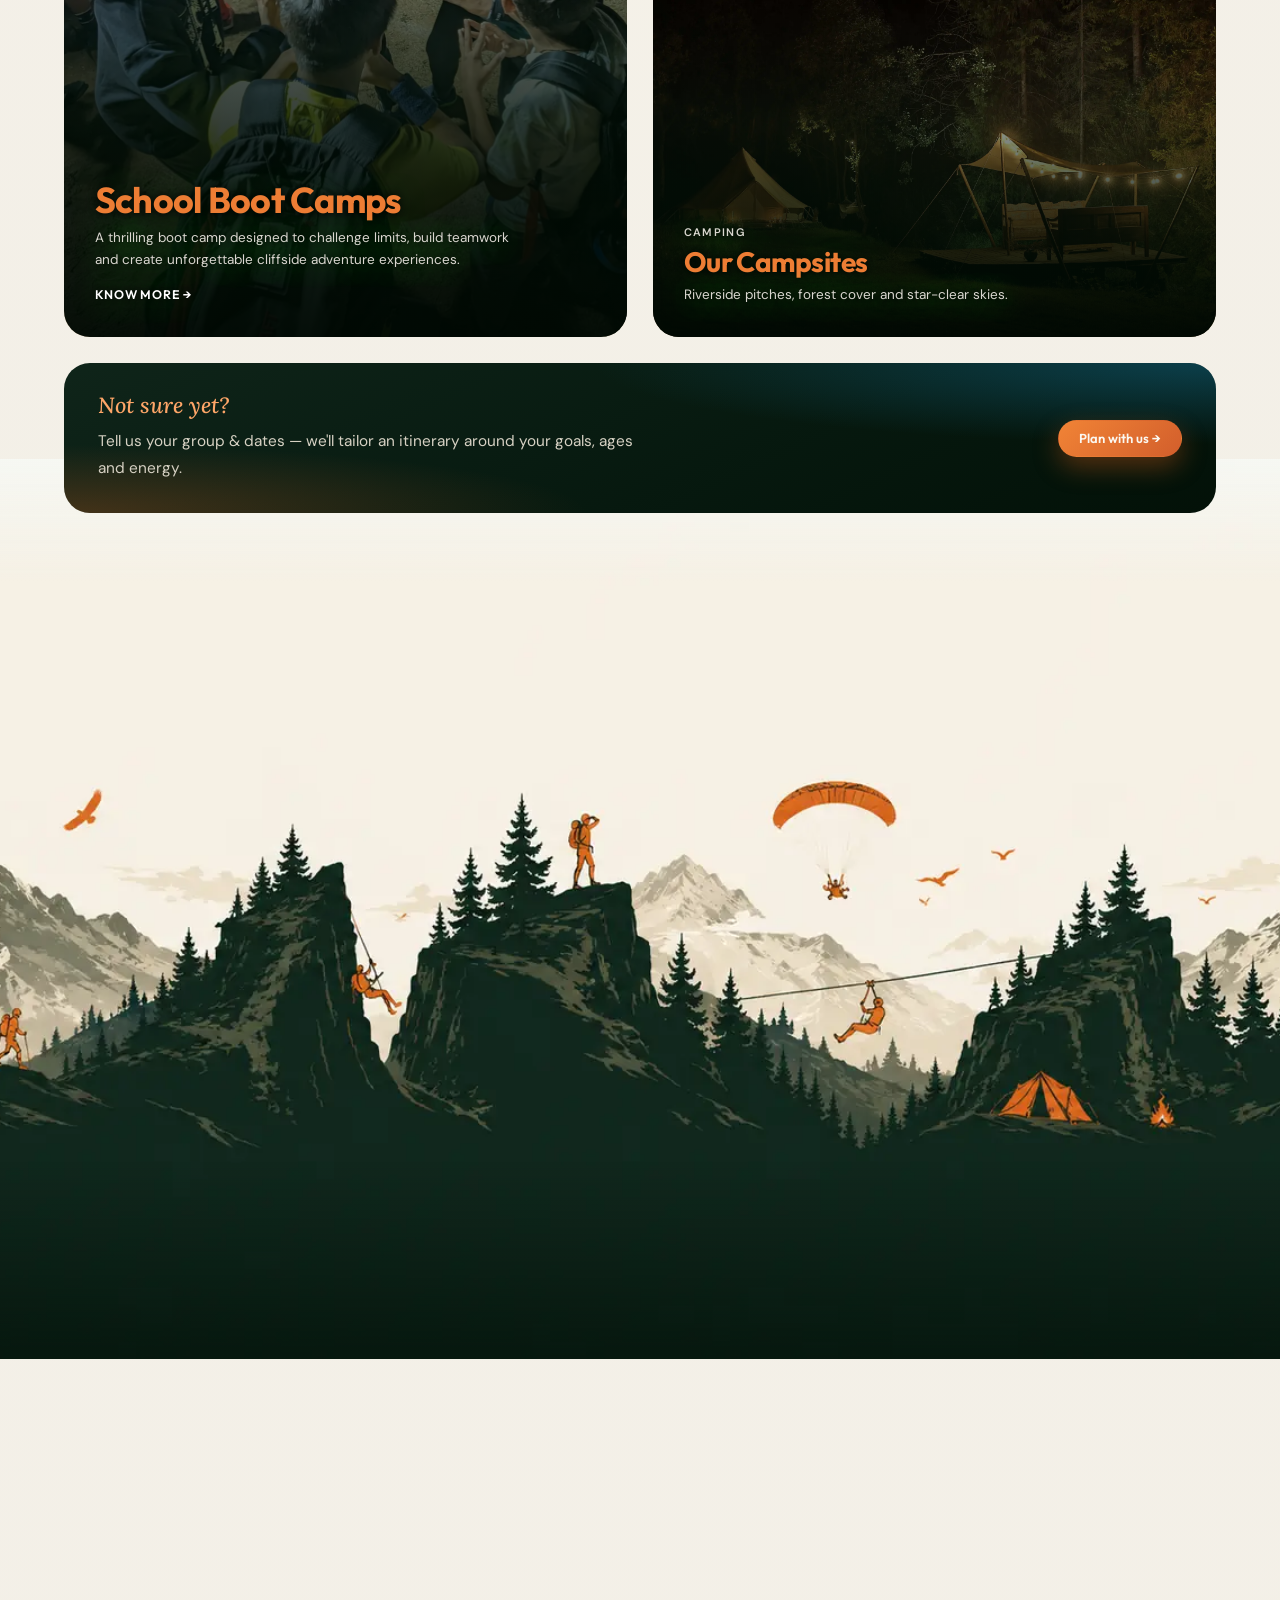
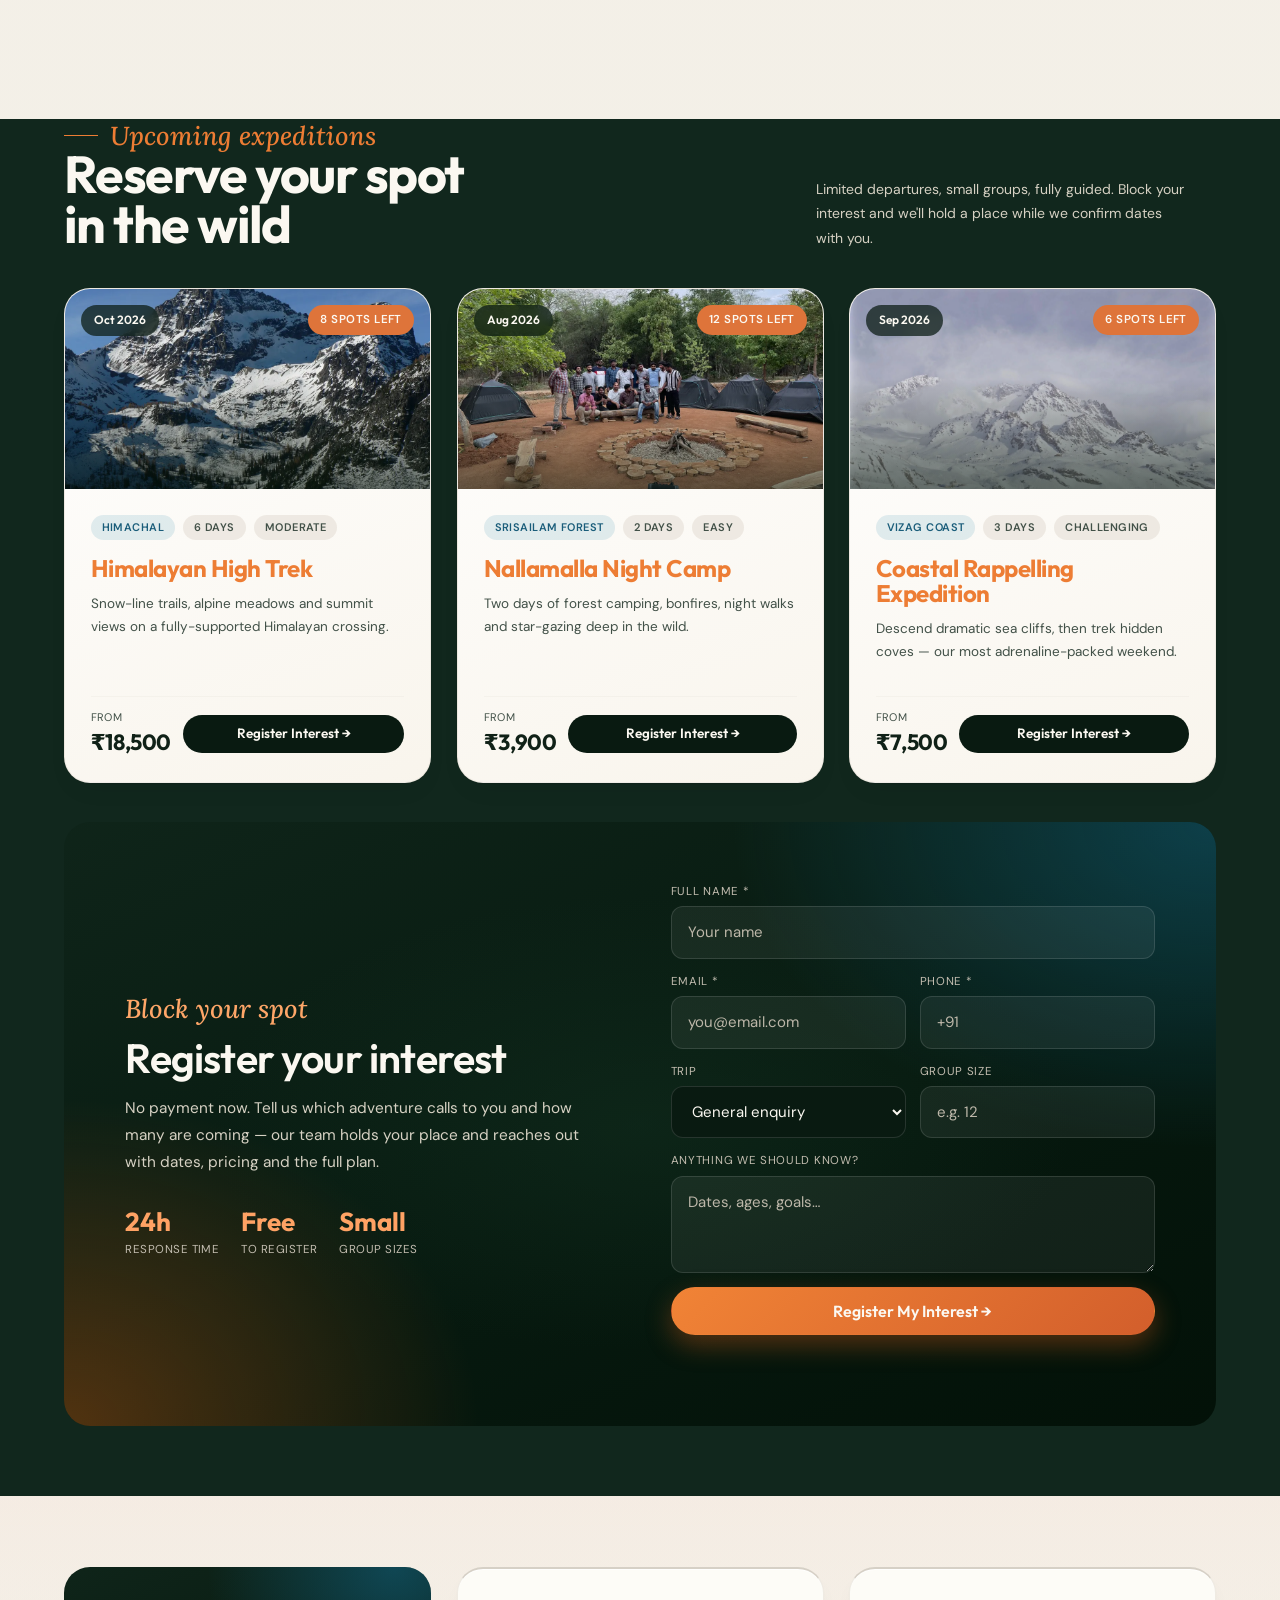
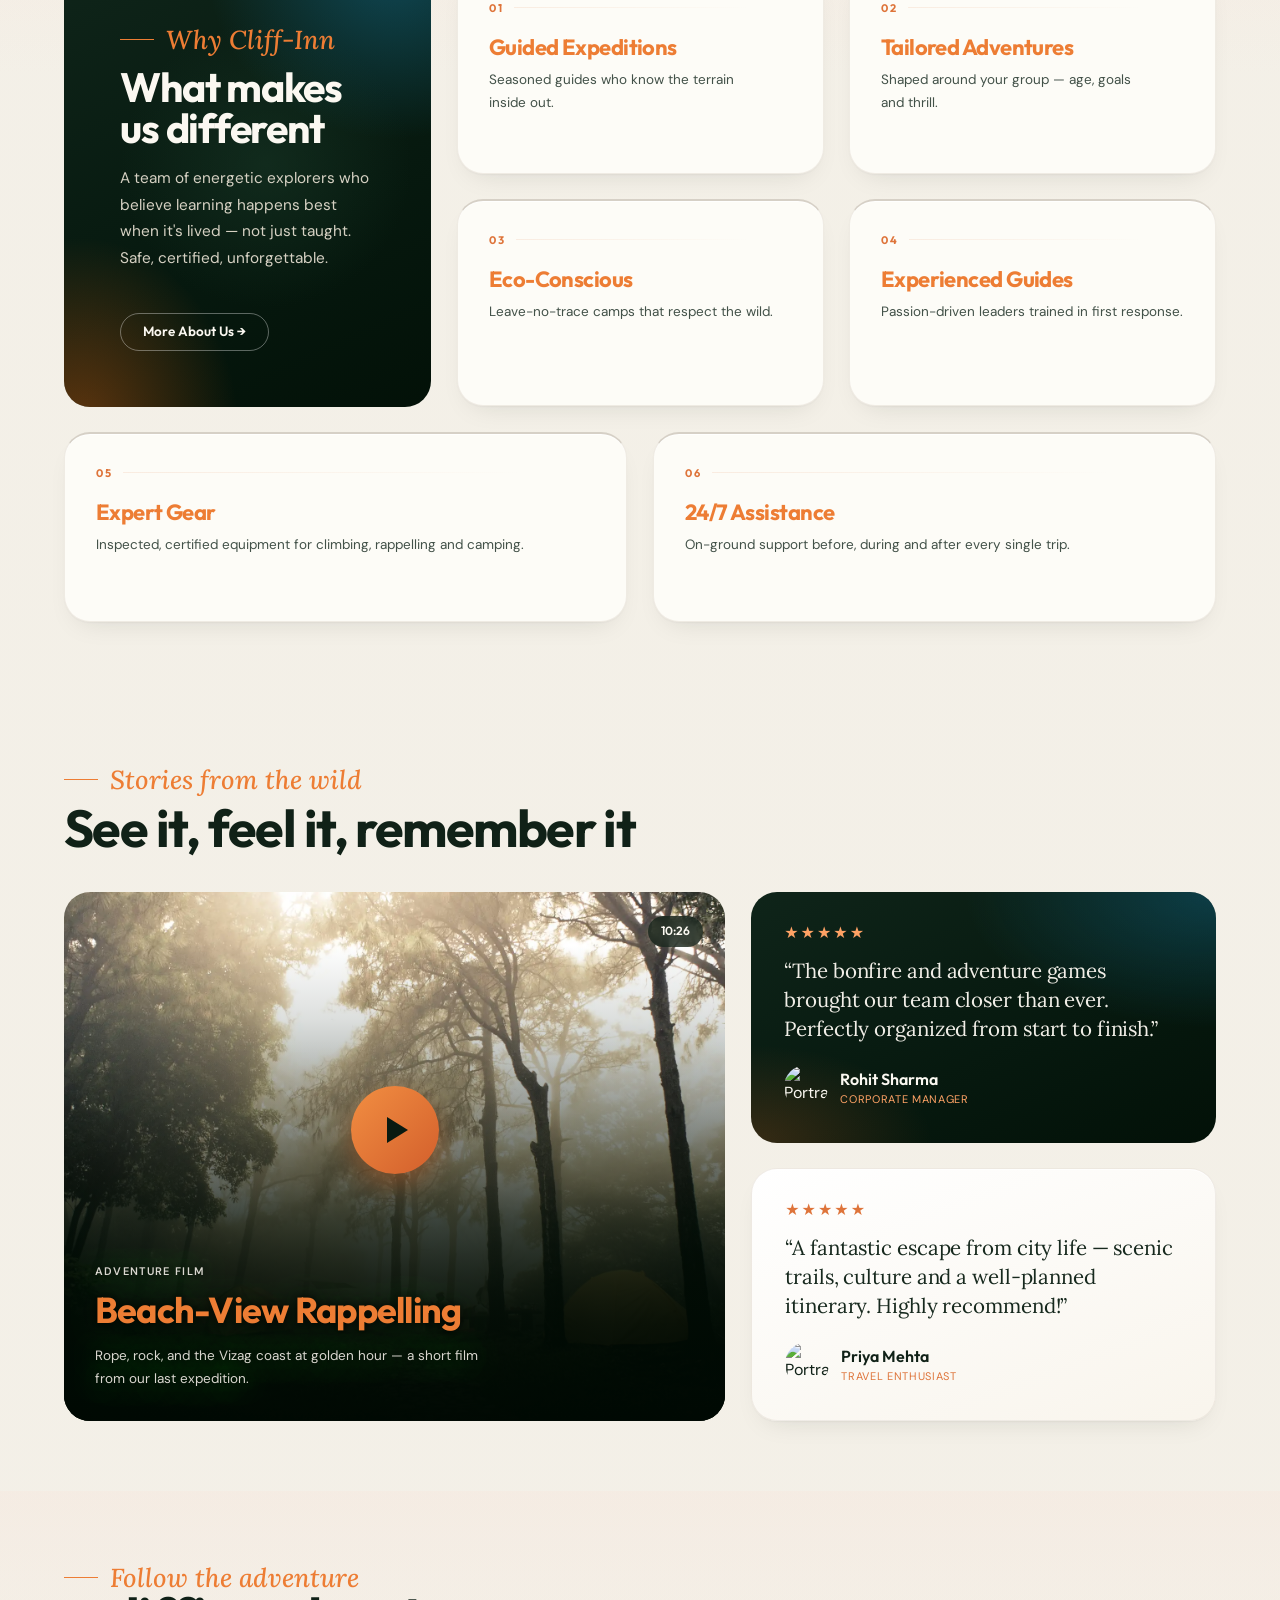
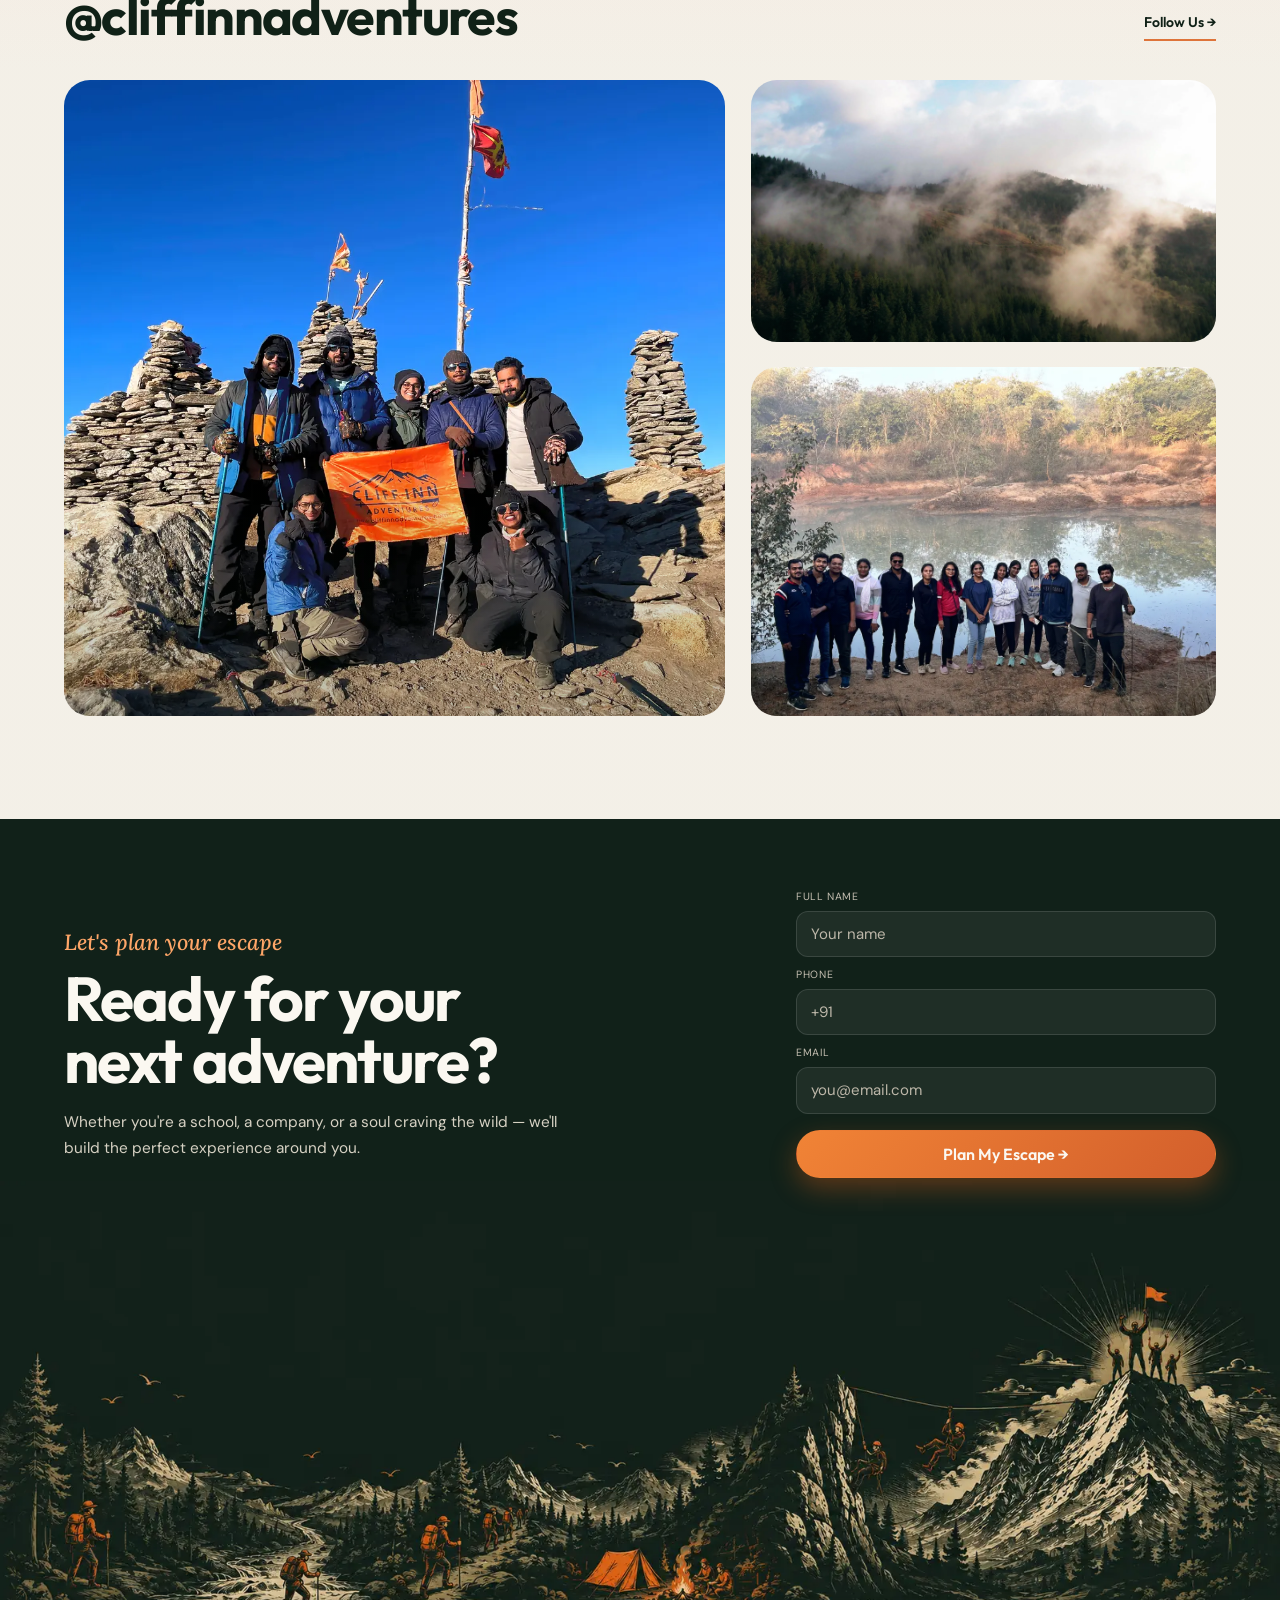
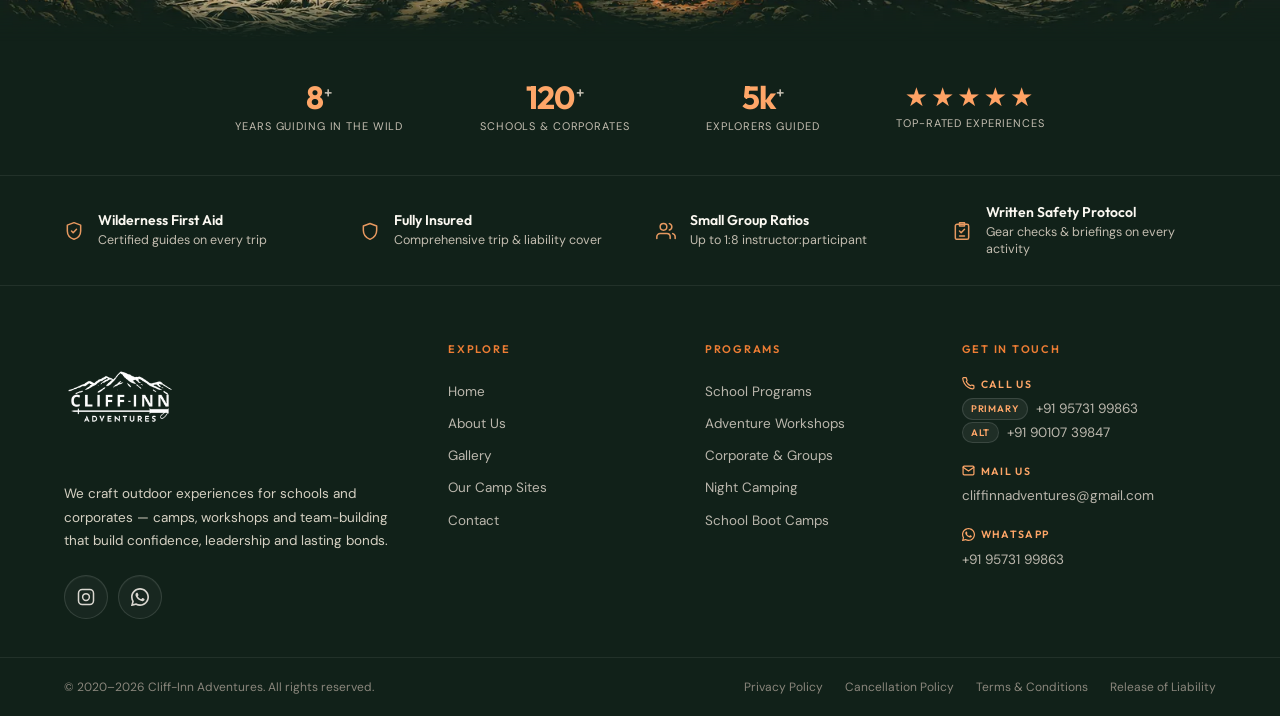
==== commit 4a91bf8f: "Fix Chrome scroll lag: cheaper header blur + paint containment + mobile parallax guards Root cause: " ====
--- a/index.html
+++ b/index.html
@@ -18,7 +18,7 @@
 <link rel="preconnect" href="https://fonts.googleapis.com">
 <link rel="preconnect" href="https://fonts.gstatic.com" crossorigin>
 <link rel="preconnect" href="https://images.unsplash.com" crossorigin>
-<link href="https://fonts.googleapis.com/css2?family=Outfit:wght@400;500;600;700&family=DM+Sans:wght@400;500;600;700&family=Instrument+Serif:ital@1&display=swap" rel="stylesheet">
+<link href="https://fonts.googleapis.com/css2?family=Outfit:wght@400;500;600;700&family=DM+Sans:wght@400;500;600;700&family=Lora:ital,wght@1,400;1,500&display=swap" rel="stylesheet">
 <link rel="preload" as="image" href="assets/Background/hero-image-2-1280.webp" imagesrcset="assets/Background/hero-image-2-960.webp 960w, assets/Background/hero-image-2-1280.webp 1280w" imagesizes="(max-width: 767px) 100vw, 58vw" fetchpriority="high">
 <link rel="stylesheet" href="css/main.css">
 <script type="module" src="js/main.js"></script>
@@ -59,33 +59,38 @@
       </button>
     </div>
   </div>
-
-  <div class="header__mobile" id="mobile-nav" role="region" aria-label="Mobile menu">
-    <nav class="header__mobile-nav">
-      <a href="index.html" data-key="home">Home</a>
-      <a href="school-programs.html" data-key="school">School Programs</a>
-      <a href="adventure-workshops.html" data-key="workshops">Adventure Workshops</a>
-      <a href="corporate-packages.html" data-key="corporate">Corporate &amp; Groups</a>
-      <a href="camp-sites.html" data-key="camps">Camp Sites</a>
-      <a href="gallery.html" data-key="gallery">Gallery</a>
-      <a href="about.html" data-key="about">About</a>
-      <a href="contact.html" data-key="contact">Contact</a>
-    </nav>
-    <div class="header__mobile-footer">
-      <div class="header__mobile-contact">
-        <a href="tel:+919573199863">+91 95731 99863</a>
-        <a href="tel:+919010739847">+91 90107 39847</a>
-        <a href="mailto:cliffinnadventures@gmail.com">cliffinnadventures@gmail.com</a>
-      </div>
-      <a class="header__mobile-cta" href="contact.html">
-        Plan Your Escape
-        <svg width="14" height="14" viewBox="0 0 14 14" fill="none" aria-hidden="true">
-          <path d="M2.5 7h9M7 2.5l4.5 4.5L7 11.5" stroke="currentColor" stroke-width="1.5" stroke-linecap="round" stroke-linejoin="round"/>
-        </svg>
-      </a>
-    </div>
-  </div>
 </header>
+
+<!-- Mobile drawer — sibling of <header> (not descendant) so that .header can
+     safely use `contain: paint layout` for scroll performance. Paint/layout
+     containment establishes a new containing block for fixed descendants,
+     which would collapse this full-viewport drawer to the header's rect if
+     it were nested inside. Open state is signalled via body[data-menu-open]. -->
+<div class="header__mobile" id="mobile-nav" role="region" aria-label="Mobile menu">
+  <nav class="header__mobile-nav">
+    <a href="index.html" data-key="home">Home</a>
+    <a href="school-programs.html" data-key="school">School Programs</a>
+    <a href="adventure-workshops.html" data-key="workshops">Adventure Workshops</a>
+    <a href="corporate-packages.html" data-key="corporate">Corporate &amp; Groups</a>
+    <a href="camp-sites.html" data-key="camps">Camp Sites</a>
+    <a href="gallery.html" data-key="gallery">Gallery</a>
+    <a href="about.html" data-key="about">About</a>
+    <a href="contact.html" data-key="contact">Contact</a>
+  </nav>
+  <div class="header__mobile-footer">
+    <div class="header__mobile-contact">
+      <a href="tel:+919573199863">+91 95731 99863</a>
+      <a href="tel:+919010739847">+91 90107 39847</a>
+      <a href="mailto:cliffinnadventures@gmail.com">cliffinnadventures@gmail.com</a>
+    </div>
+    <a class="header__mobile-cta" href="contact.html">
+      Plan Your Escape
+      <svg width="14" height="14" viewBox="0 0 14 14" fill="none" aria-hidden="true">
+        <path d="M2.5 7h9M7 2.5l4.5 4.5L7 11.5" stroke="currentColor" stroke-width="1.5" stroke-linecap="round" stroke-linejoin="round"/>
+      </svg>
+    </a>
+  </div>
+</div>
 <!-- END partials/nav.html -->
 
 <main id="main" class="site">
@@ -176,9 +181,15 @@
     </div>
   </section>
 
-  <!-- SECTION SEPARATOR: terrain illustration bridges What We Do → Upcoming Expeditions -->
-  <div class="section-separator" aria-hidden="true">
-    <img src="assets/Background/separator-cliffin-1600.webp" srcset="assets/Background/separator-cliffin-1200.webp 1200w, assets/Background/separator-cliffin-1600.webp 1600w" sizes="100vw" alt="" loading="lazy" decoding="async" width="1600" height="800">
+  <!-- SECTION SEPARATOR: sticky-pinned parallax scene bridges What We Do → Upcoming Expeditions -->
+  <div class="parallax-scene parallax-scene--separator" aria-hidden="true" data-parallax-scene>
+    <div class="parallax-scene__sticky">
+      <div class="parallax-scene__layer parallax-scene__layer--base">
+        <img src="assets/Background/separator-cliffin-1600.webp" srcset="assets/Background/separator-cliffin-1200.webp 1200w, assets/Background/separator-cliffin-1600.webp 1600w" sizes="100vw" alt="" loading="lazy" decoding="async" width="1600" height="800">
+      </div>
+      <div class="parallax-scene__layer parallax-scene__layer--mist"></div>
+      <div class="parallax-scene__layer parallax-scene__layer--scrim"></div>
+    </div>
   </div>
 
   <!-- UPCOMING EXPEDITIONS -->
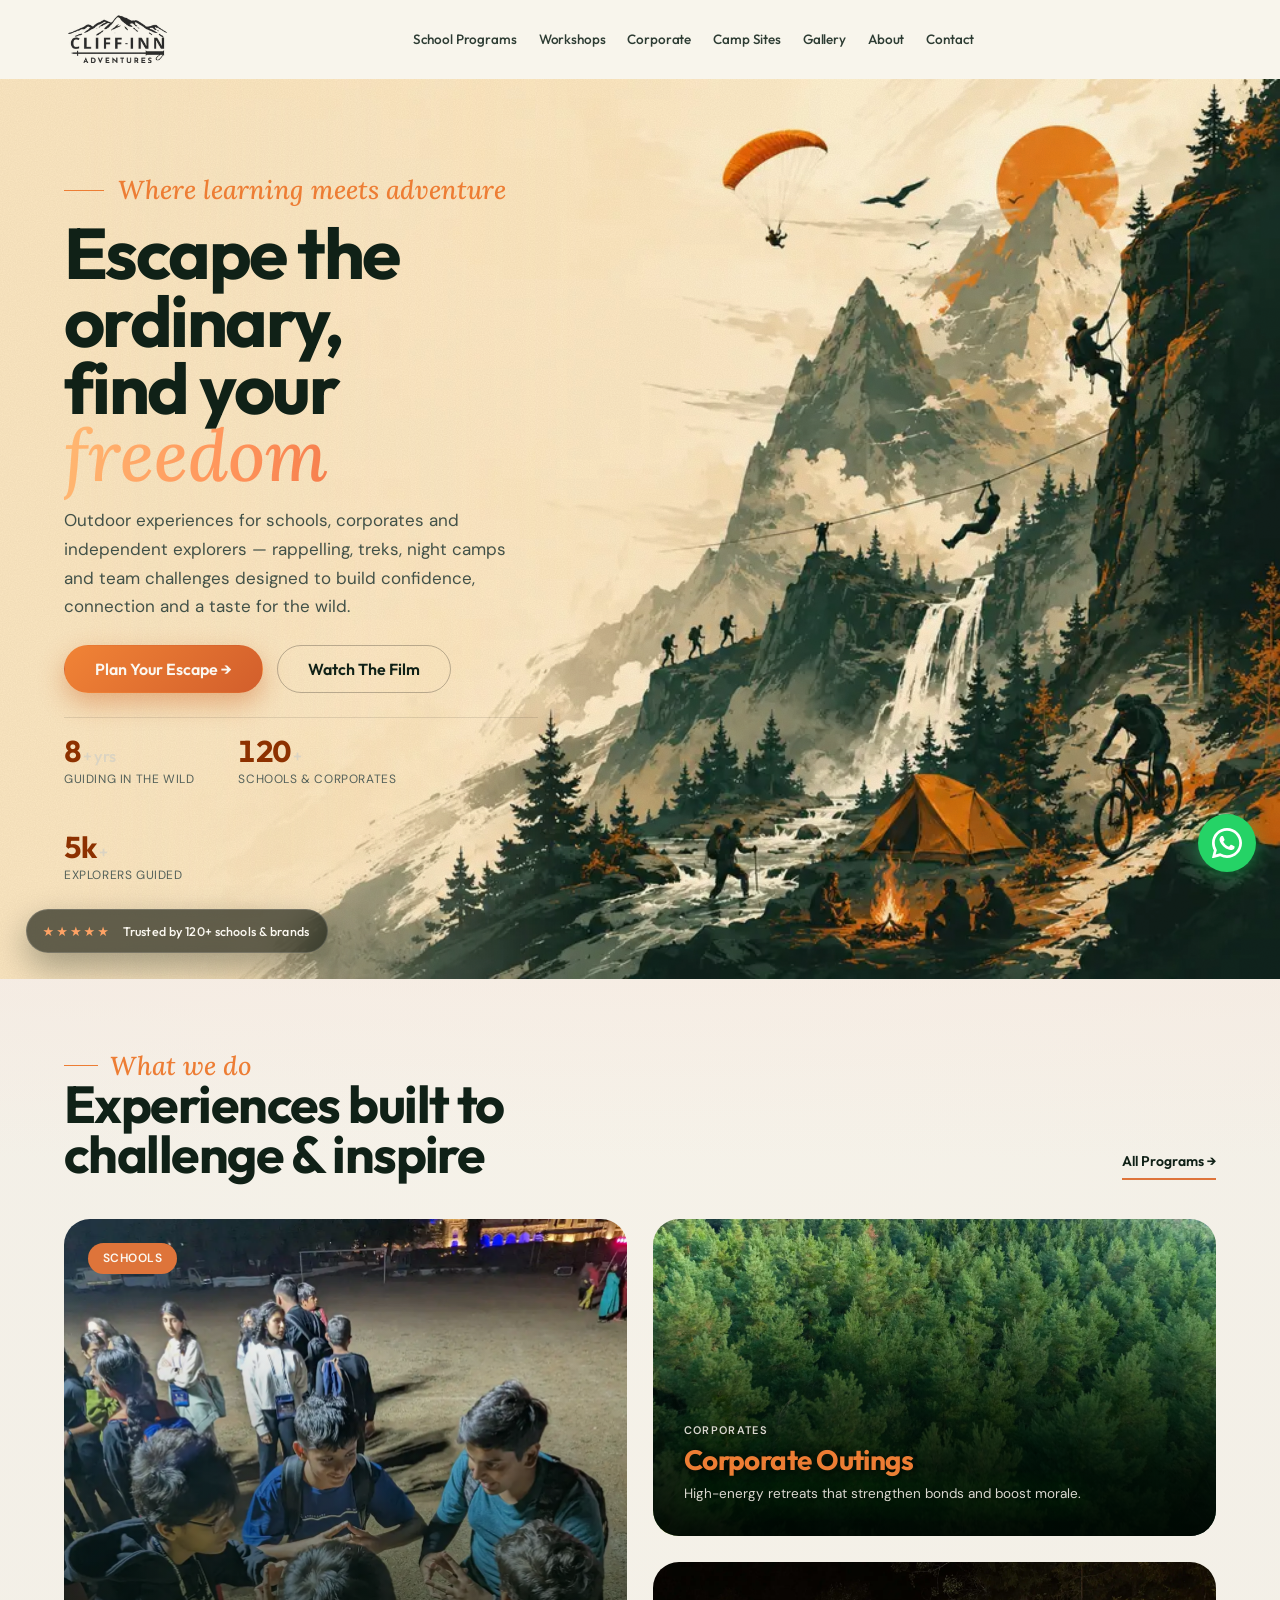
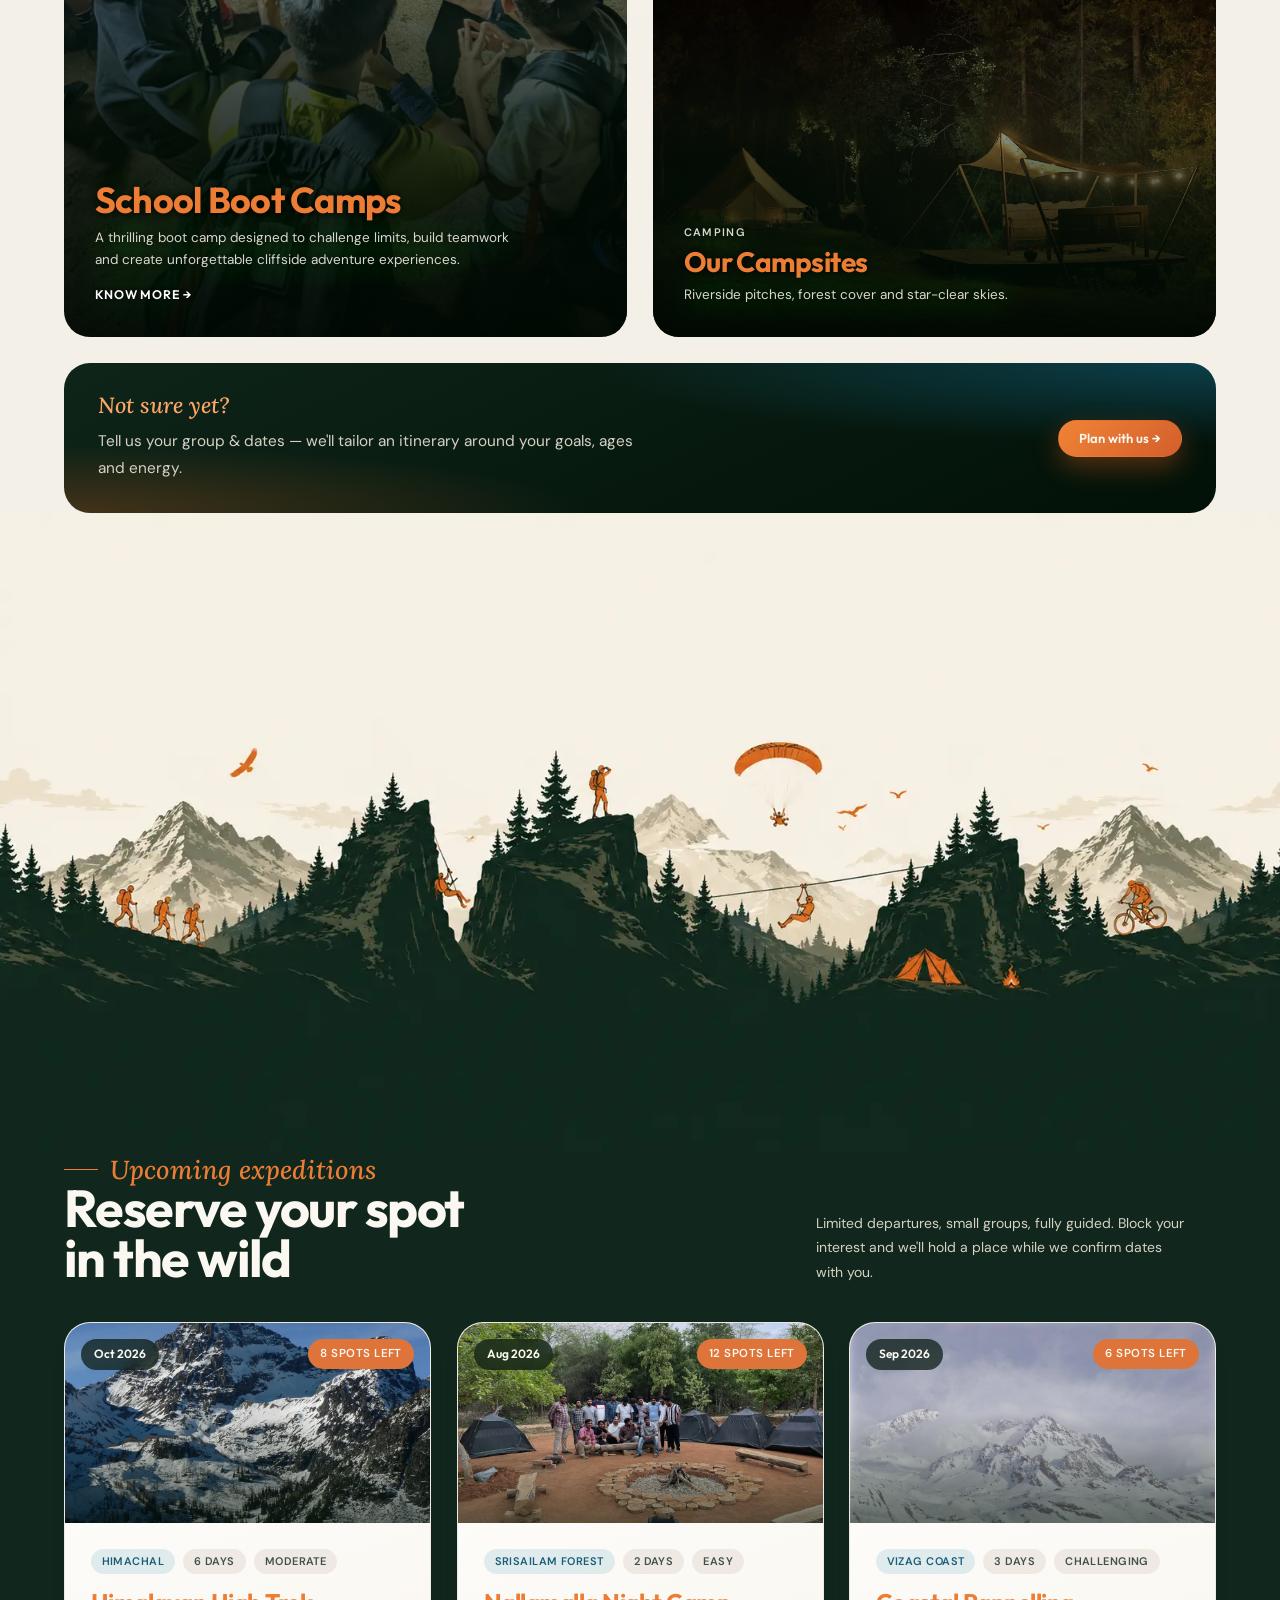
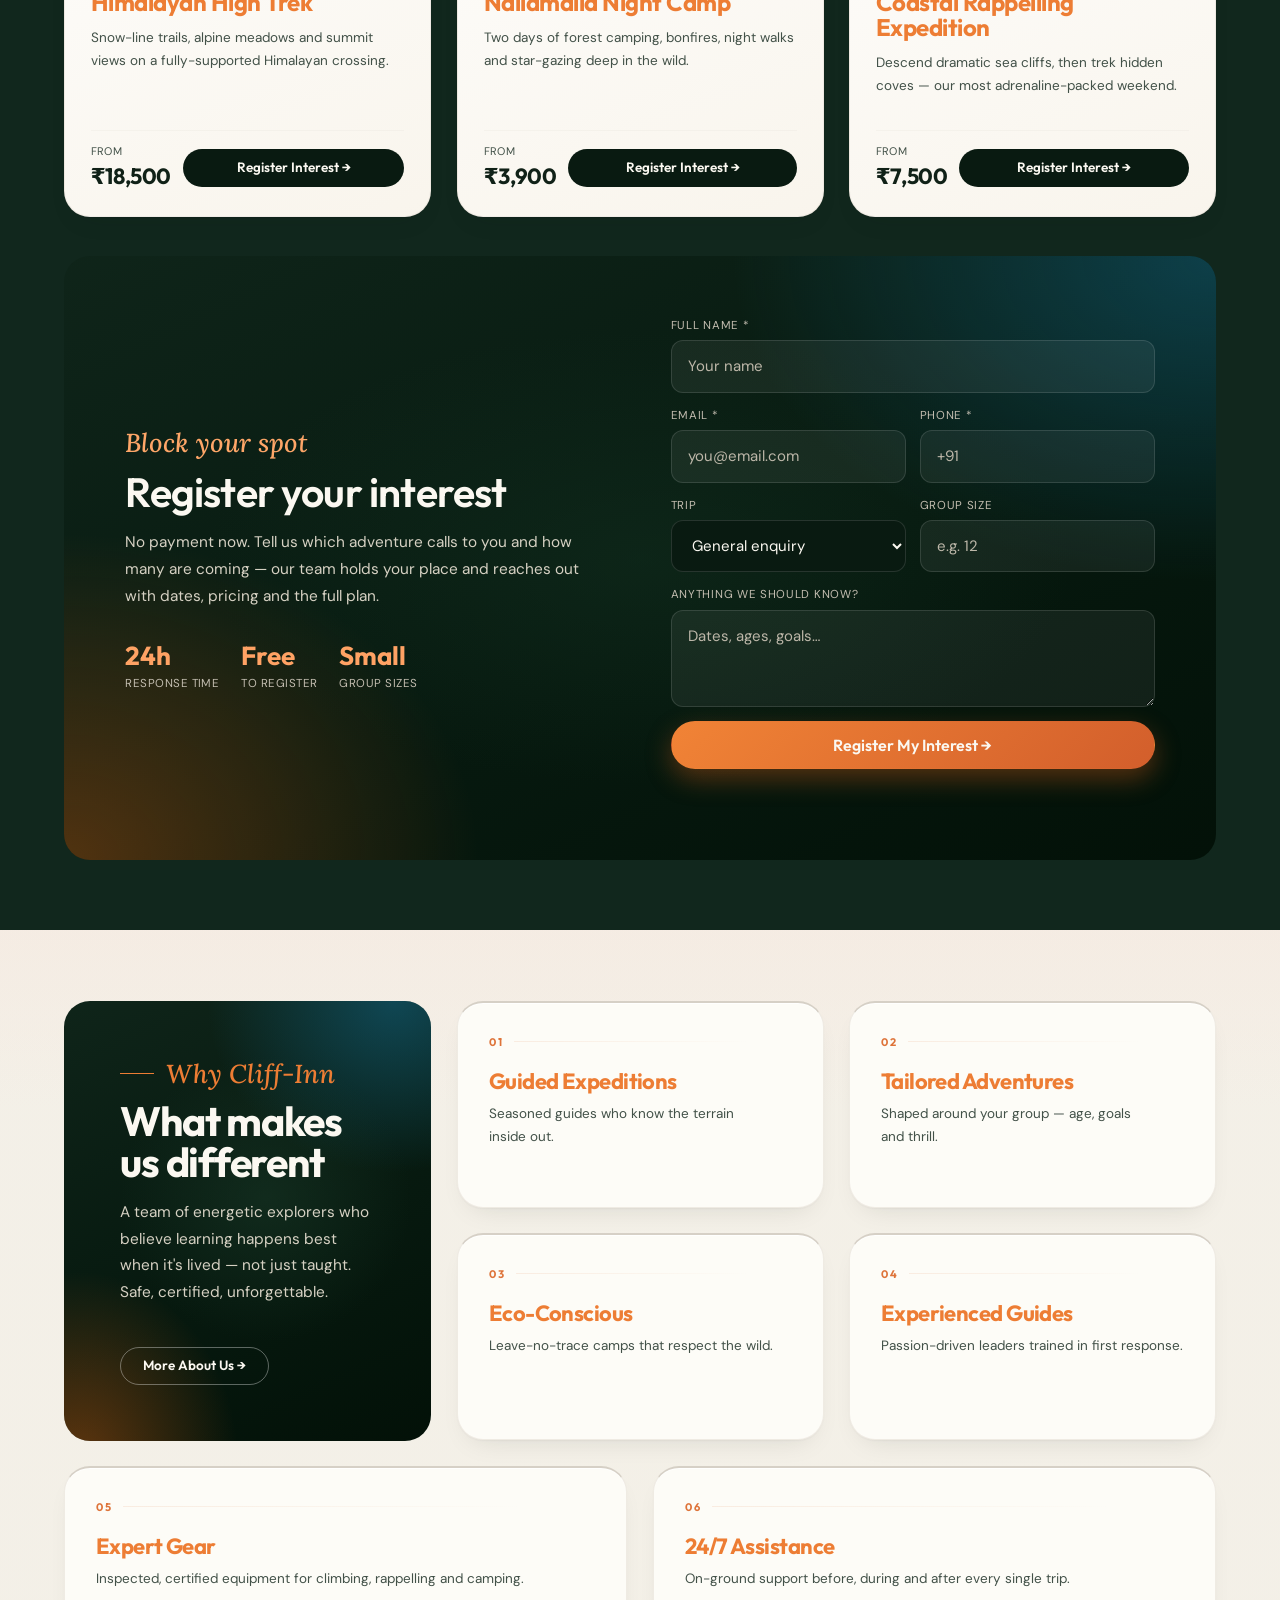
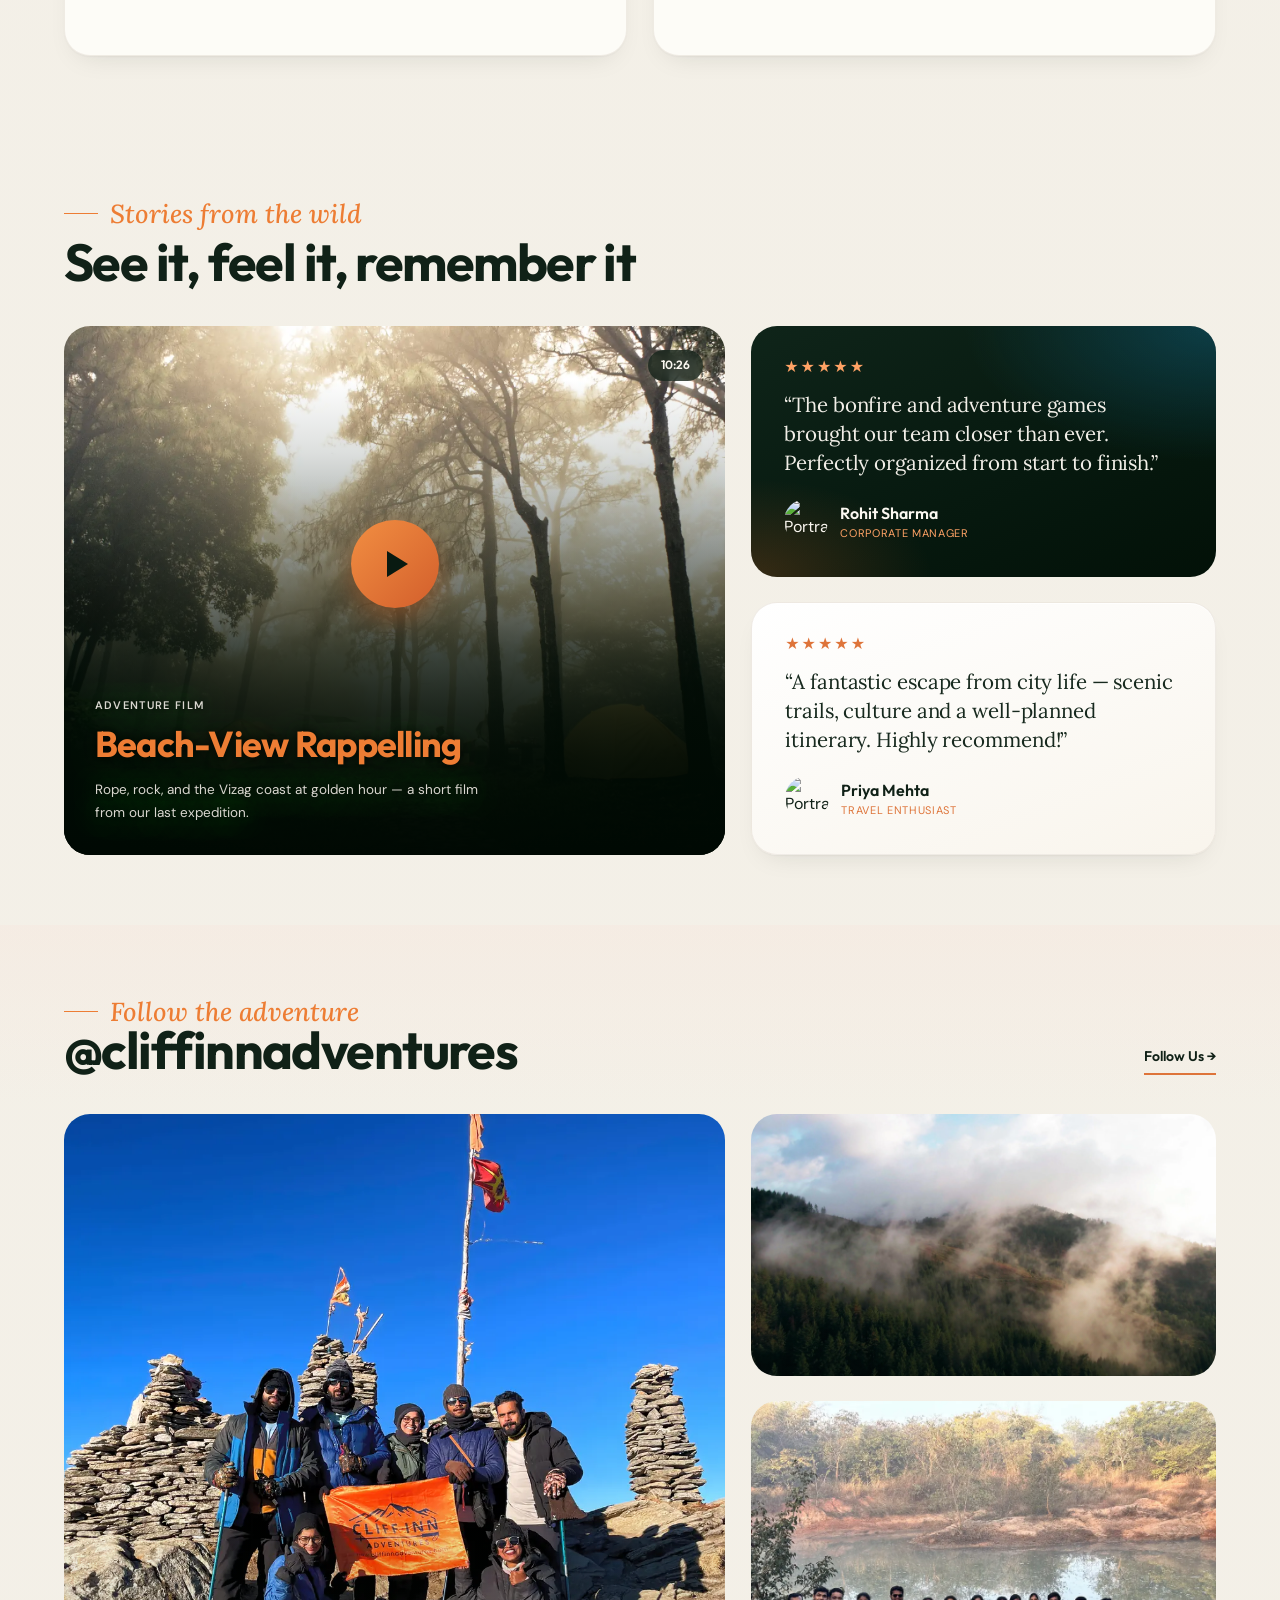
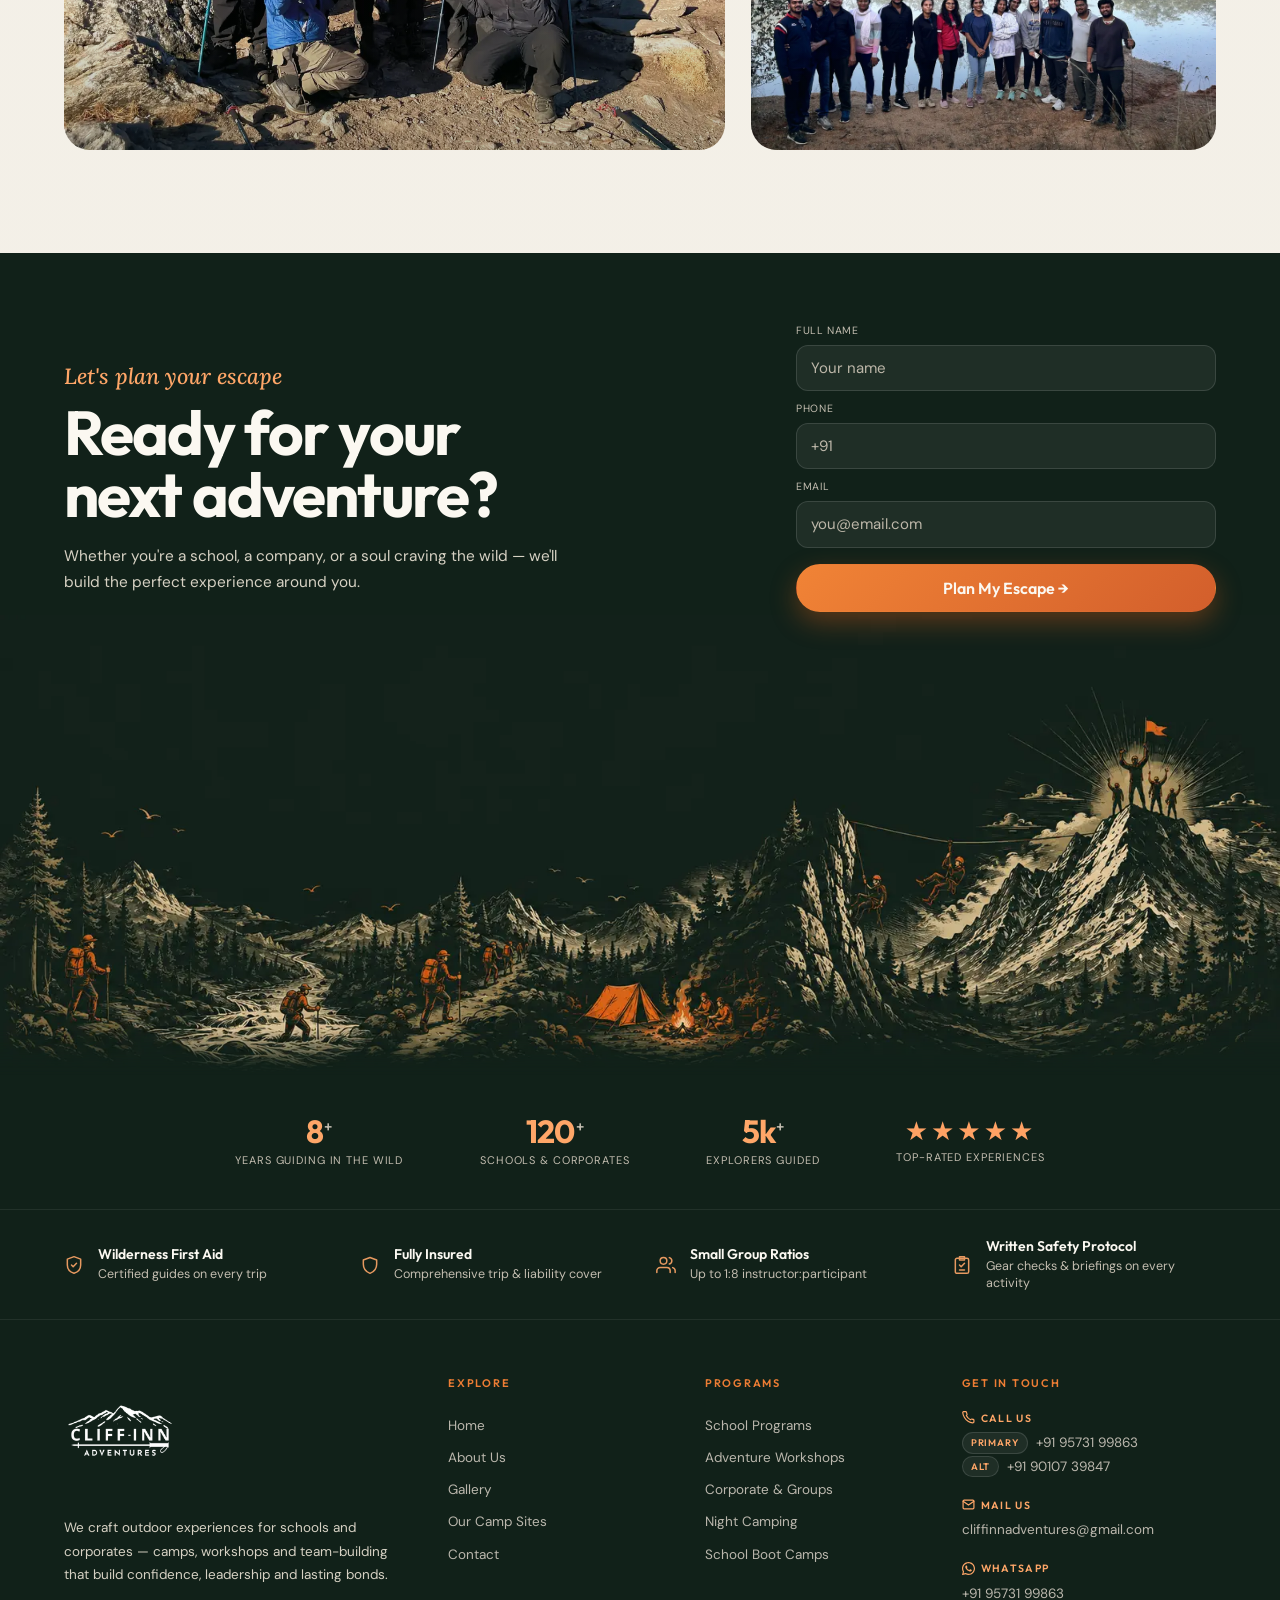
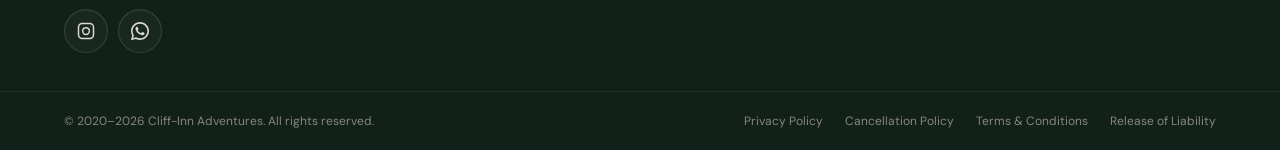
==== commit 1de3c701: "fix(perf): remove scroll-driven and pointer-heavy effects - Drop Lenis smooth scroll for native scro" ====
--- a/index.html
+++ b/index.html
@@ -25,8 +25,6 @@
 </head>
 <body class="home">
 
-<div data-scroll-progress aria-hidden="true"></div>
-
 <!-- BEGIN partials/nav.html -->
 <a class="skip-link" href="#main">Skip to content</a>
 <header class="header" id="site-header" data-menu-open="false" data-scrolled="false">
@@ -181,7 +179,7 @@
     </div>
   </section>
 
-  <!-- SECTION SEPARATOR: sticky-pinned parallax scene bridges What We Do → Upcoming Expeditions -->
+  <!-- SECTION SEPARATOR: static image band bridges What We Do → Upcoming Expeditions -->
   <div class="parallax-scene parallax-scene--separator" aria-hidden="true" data-parallax-scene>
     <div class="parallax-scene__sticky">
       <div class="parallax-scene__layer parallax-scene__layer--base">
@@ -477,10 +475,14 @@
 
 </main>
 
-<!-- Closing scene: one unified gradient spans the CTA, illustration, and footer -->
-<div class="closing-scene">
-
-<!-- Pre-footer CTA Band -->
+<!-- ============================================================
+     SECTION: FOOTER SCENE  (CTA band + terrain illustration + footer)
+     Source of truth: partials/footer.html
+     ============================================================ -->
+<!-- BEGIN partials/footer.html -->
+<div class="closing-scene" data-section="footer-scene">
+
+<!-- 1) Pre-footer CTA Band -->
 <div class="footer__cta-band on-dark" data-nav-invert>
   <div class="footer__cta-band-inner container--wide">
     <div class="footer__cta-copy">
@@ -516,15 +518,15 @@
   </div>
 </div>
 
-<!-- Mountain terrain transition — bridges CTA to footer -->
+<!-- 2) Mountain terrain transition — bridges CTA to footer -->
 <div class="footer-terrain" aria-hidden="true" data-nav-invert>
   <img src="assets/Background/bg-image-cliffin-1600.webp" srcset="assets/Background/bg-image-cliffin-1200.webp 1200w, assets/Background/bg-image-cliffin-1600.webp 1600w" sizes="100vw" alt="" loading="lazy" decoding="async" width="1600" height="640">
 </div>
 
-<!-- BEGIN partials/footer.html -->
+<!-- 3) Footer -->
 <footer class="footer on-dark" role="contentinfo" data-nav-invert>
 
-  <!-- Zone 3: Trust Strip -->
+  <!-- Trust Strip -->
   <div class="footer__trust">
     <div class="footer__trust-inner container--wide">
       <div class="footer__trust-item">
@@ -549,7 +551,7 @@
     </div>
   </div>
 
-  <!-- Zone 3b: Safety Credentials — TODO: swap copy for actual certifications/insurer name -->
+  <!-- Safety Credentials -->
   <div class="footer__safety" aria-label="Safety credentials">
     <div class="footer__safety-inner container--wide">
       <div class="footer__safety-item">
@@ -583,7 +585,7 @@
     </div>
   </div>
 
-  <!-- Zone 4: Main Footer Grid -->
+  <!-- Main Footer Grid -->
   <div class="footer__grid container--wide">
 
     <div class="footer__brand">
@@ -651,7 +653,7 @@
 
   </div>
 
-  <!-- Zone 5: Bottom Bar -->
+  <!-- Bottom Bar -->
   <div class="footer__bar">
     <div class="footer__bar-inner container--wide">
       <span>© 2020–2026 Cliff-Inn Adventures. All rights reserved.</span>
@@ -665,10 +667,10 @@
   </div>
 
 </footer>
+
+</div>
 <!-- END partials/footer.html -->
 
-</div>
-<!-- /closing-scene -->
 
 <!-- TRIP INTEREST MODAL -->
 <div id="trip-modal" class="modal" role="dialog" aria-modal="true" aria-labelledby="modal-title" hidden>
@@ -766,10 +768,6 @@
   </div>
 </div>
 <!-- END MODAL -->
-
-<!-- Custom cursor — rendered by micro.js on fine-pointer devices -->
-<div id="cursor-dot"  aria-hidden="true"></div>
-<div id="cursor-ring" aria-hidden="true"></div>
 
 <!-- WHATSAPP FLOAT -->
 <a class="wa-float" href="https://wa.me/919573199863" target="_blank" rel="noopener noreferrer" aria-label="Chat with us on WhatsApp">
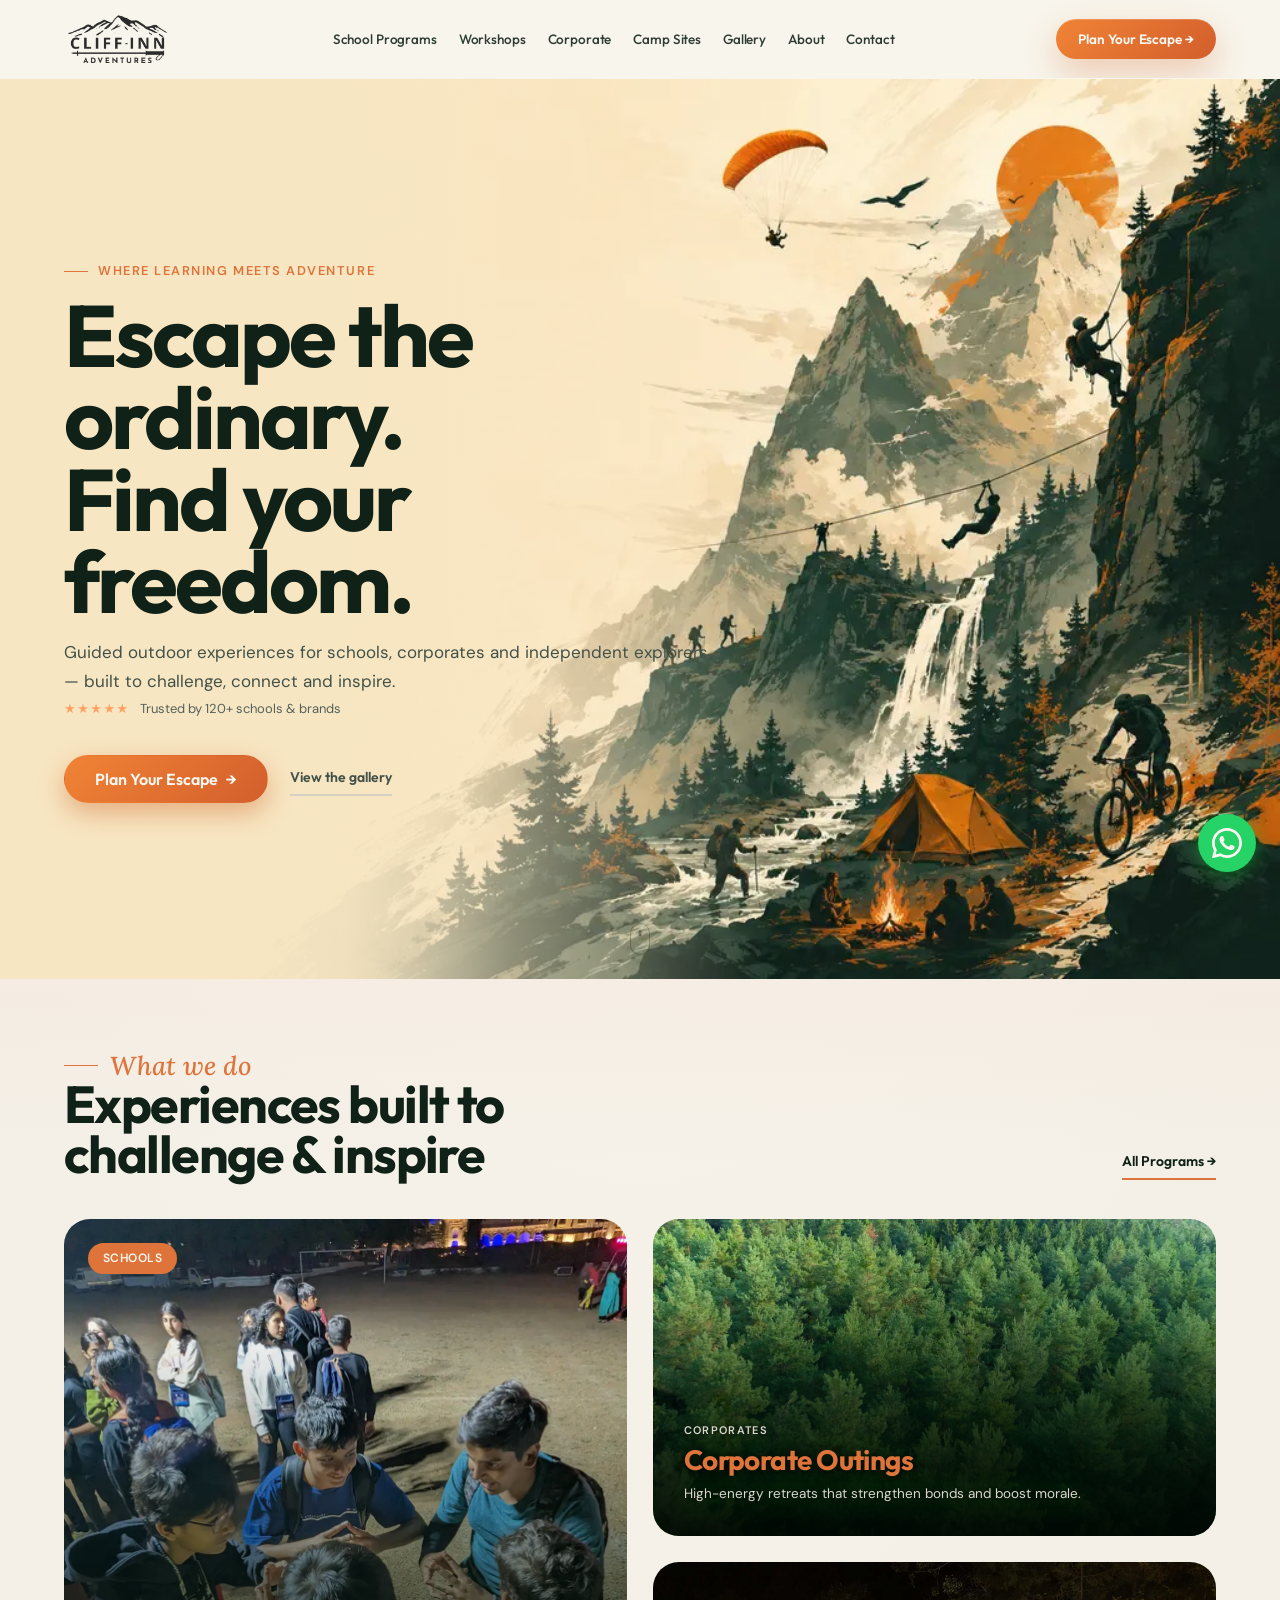
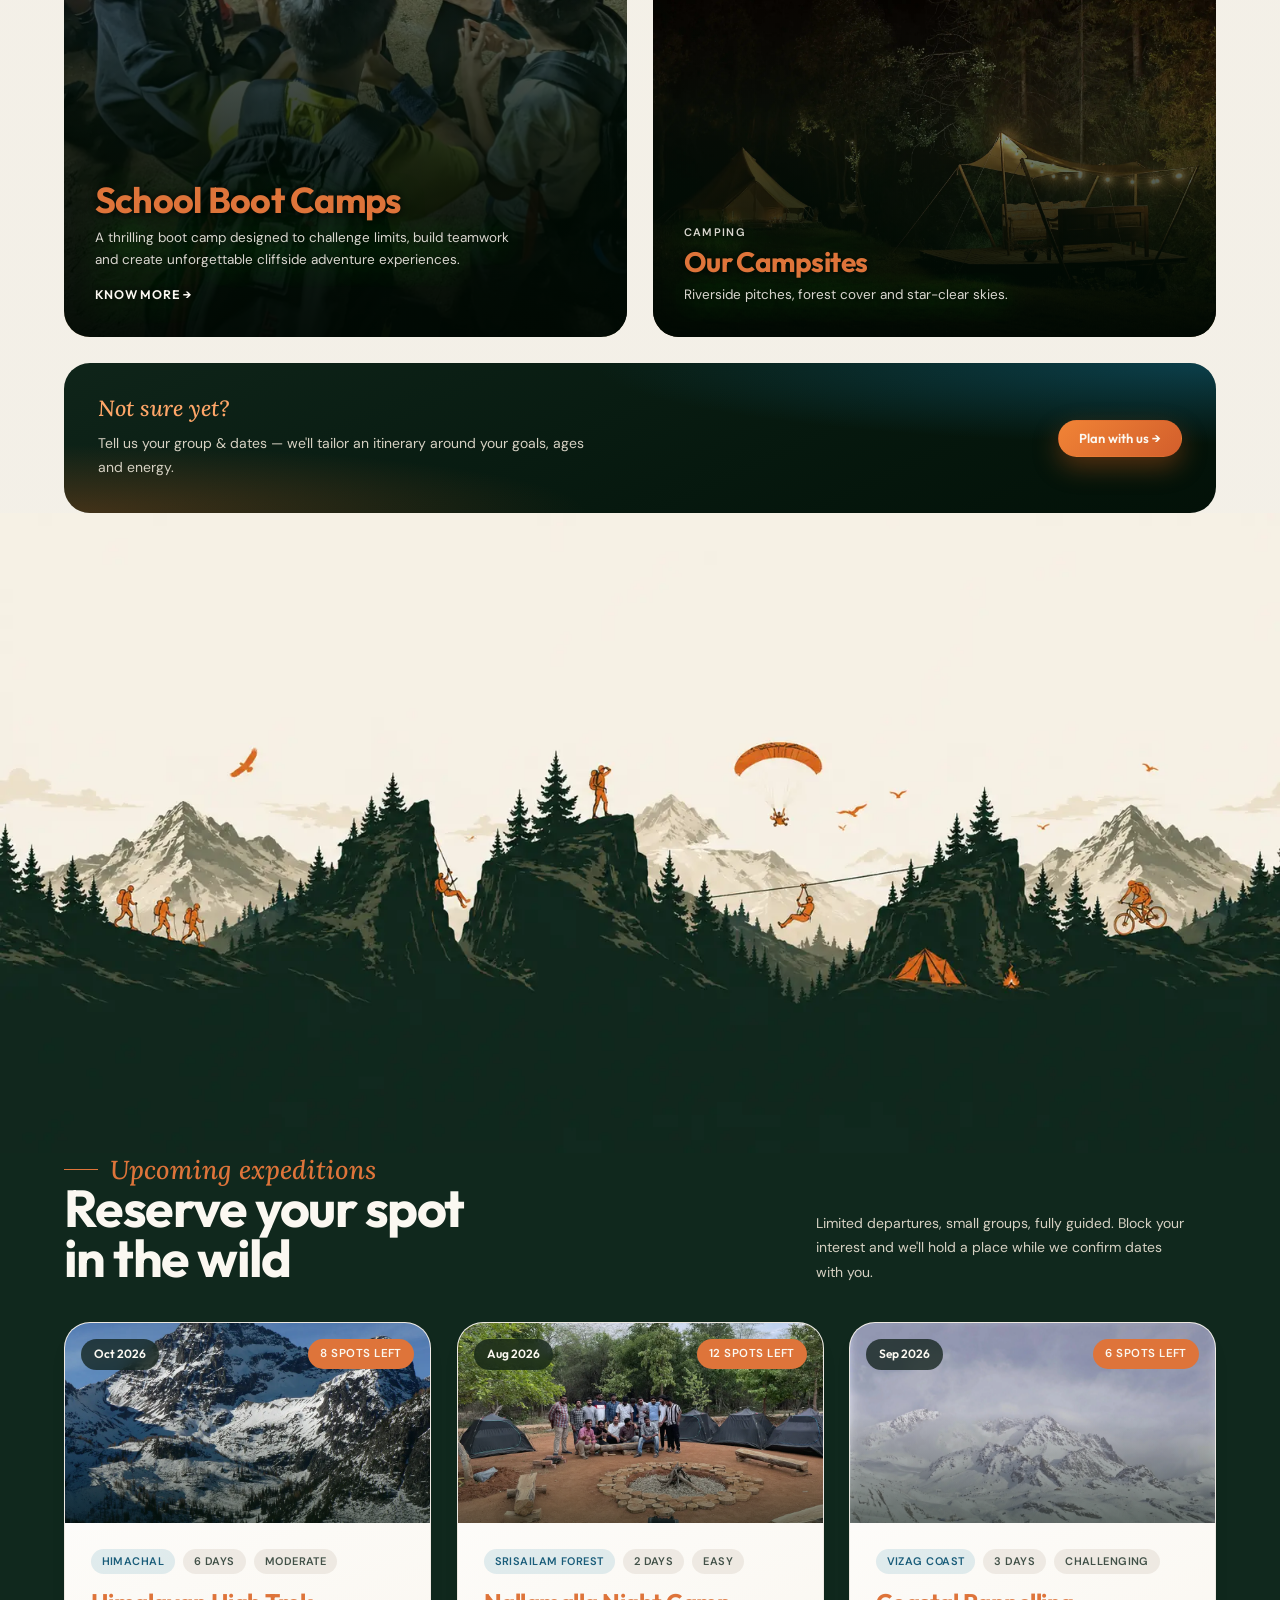
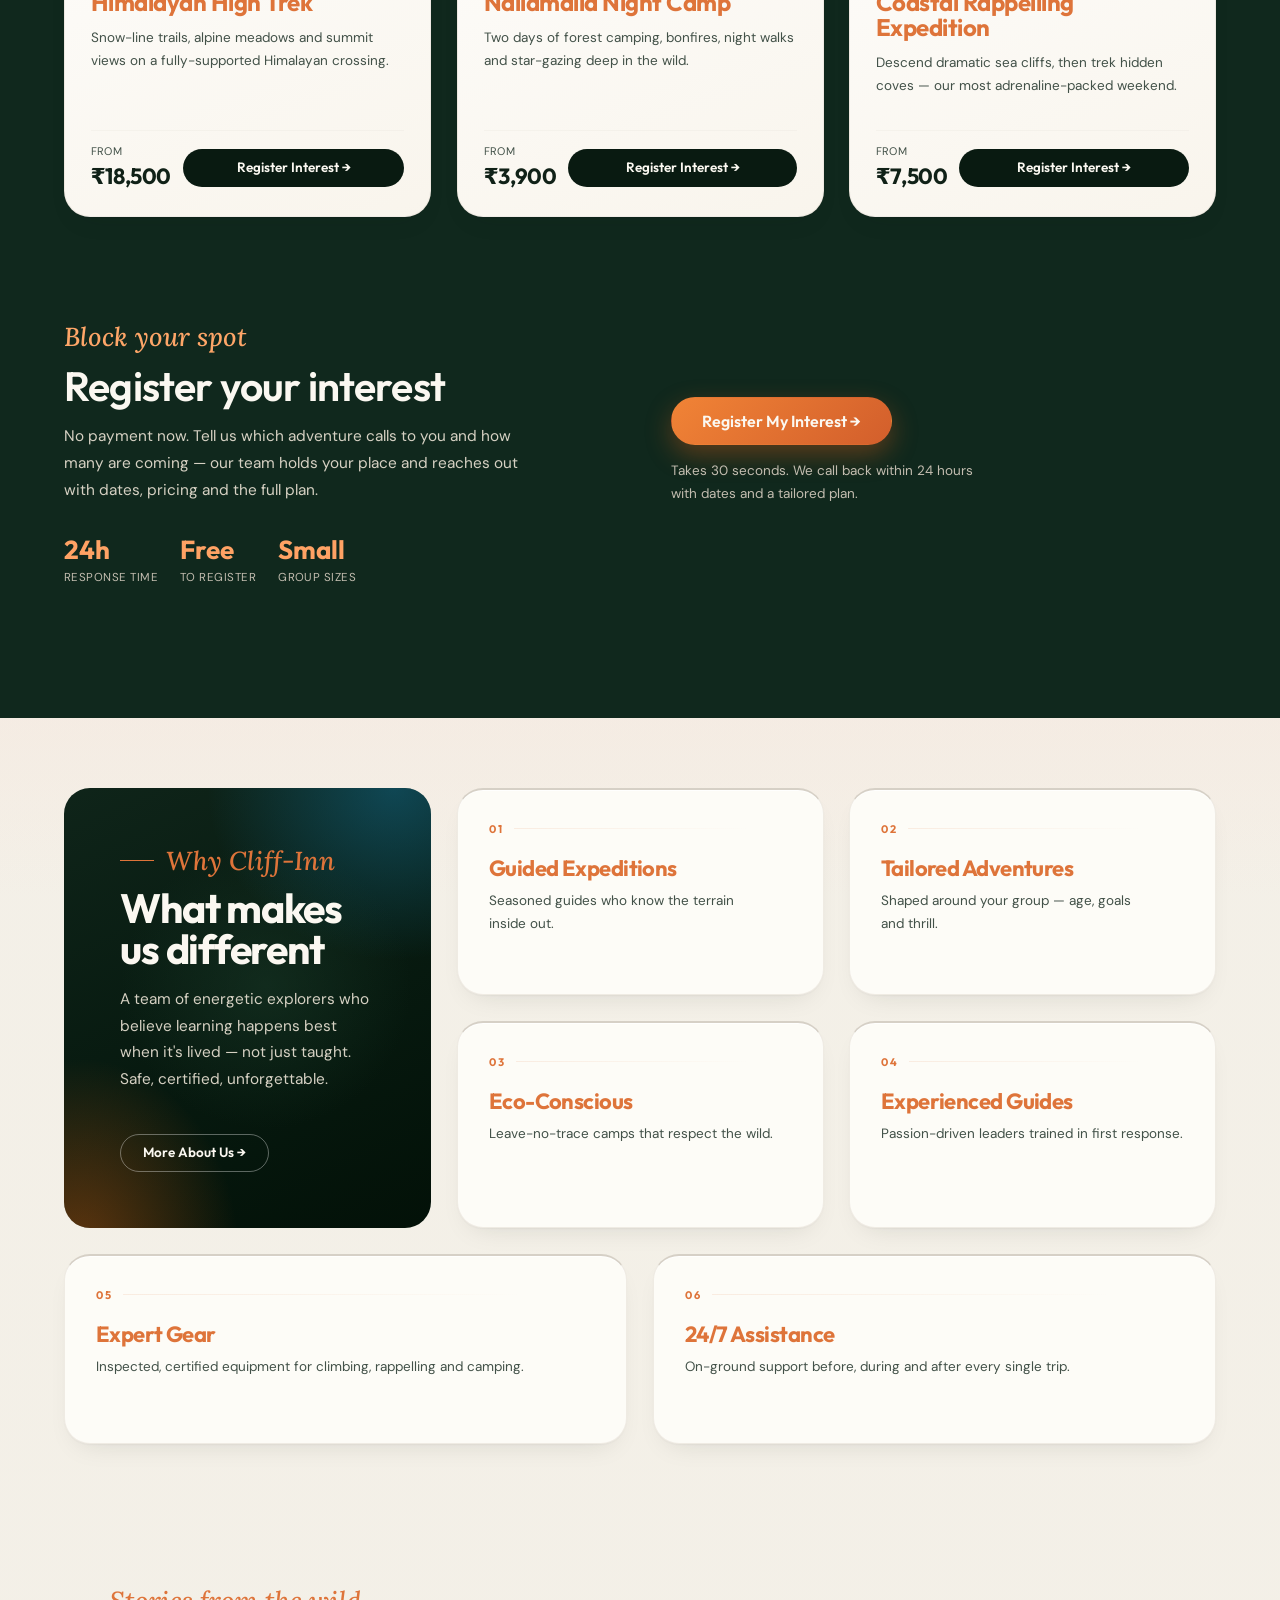
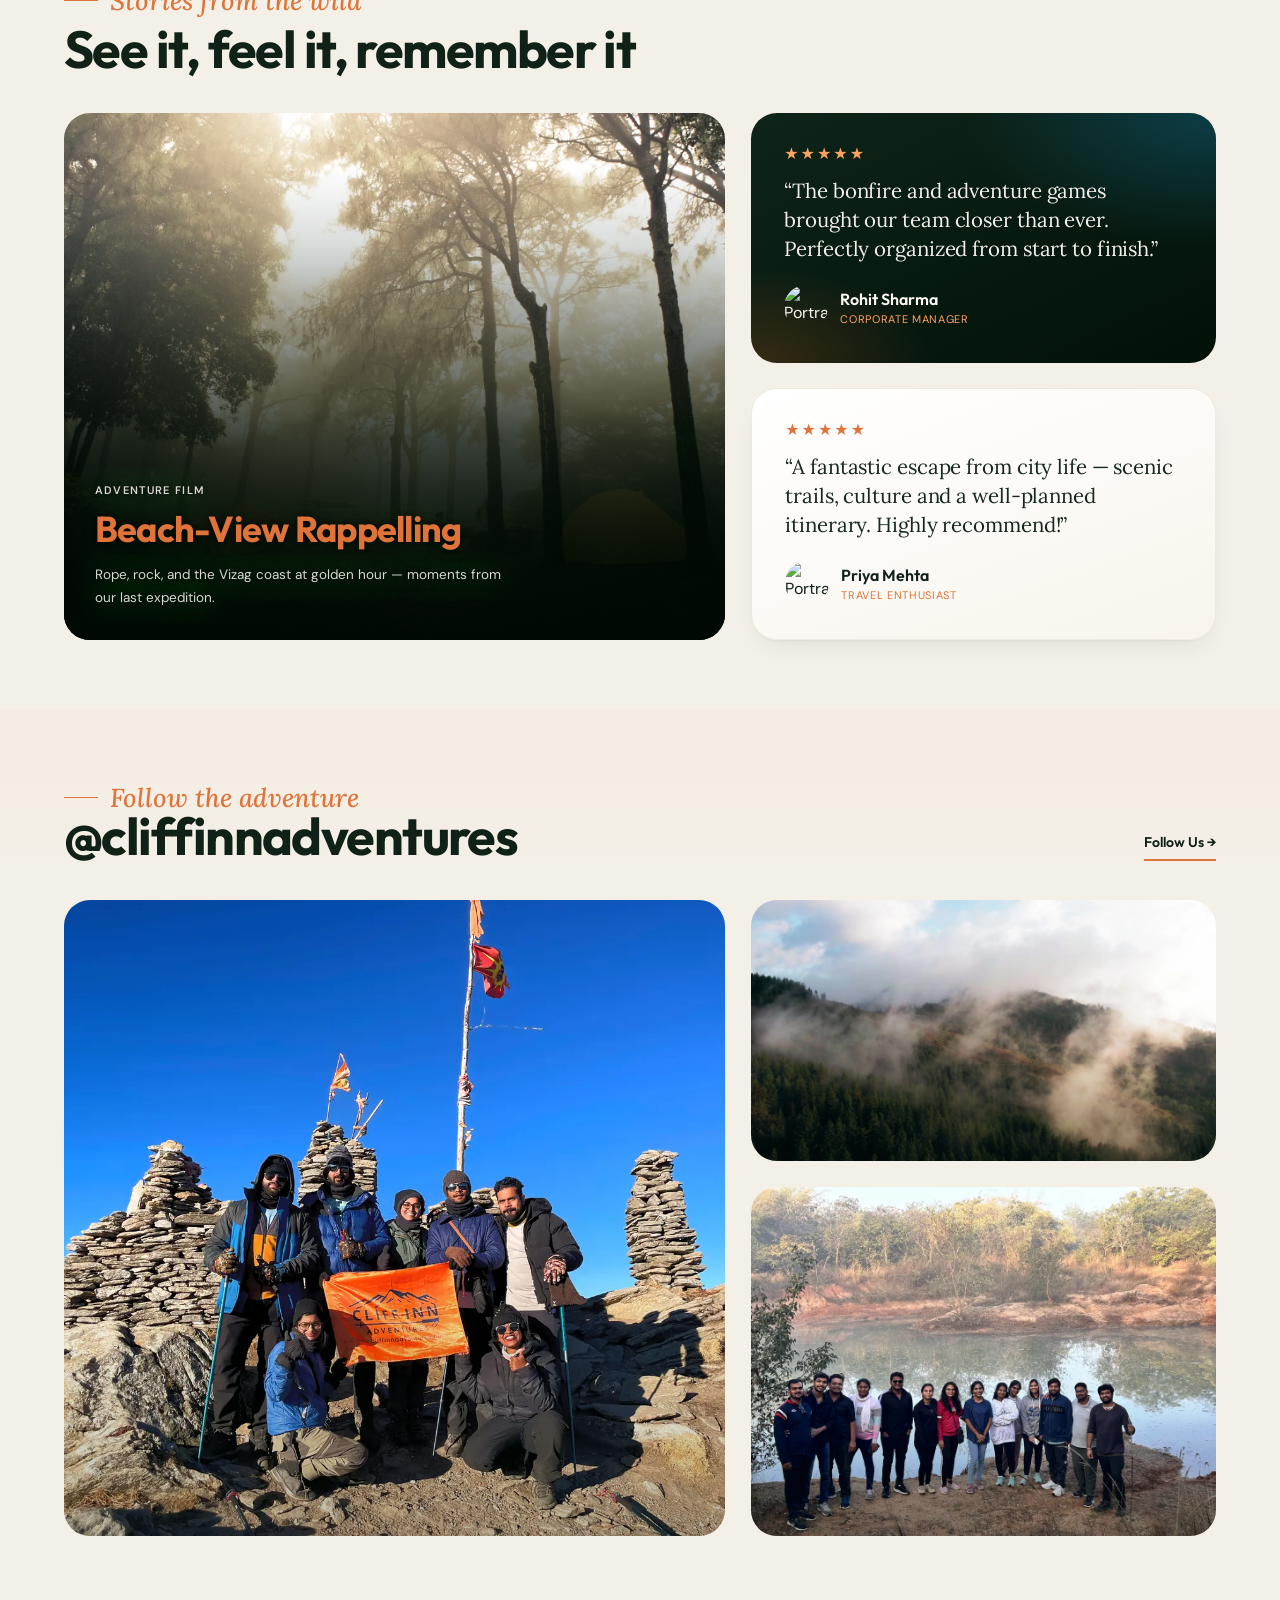
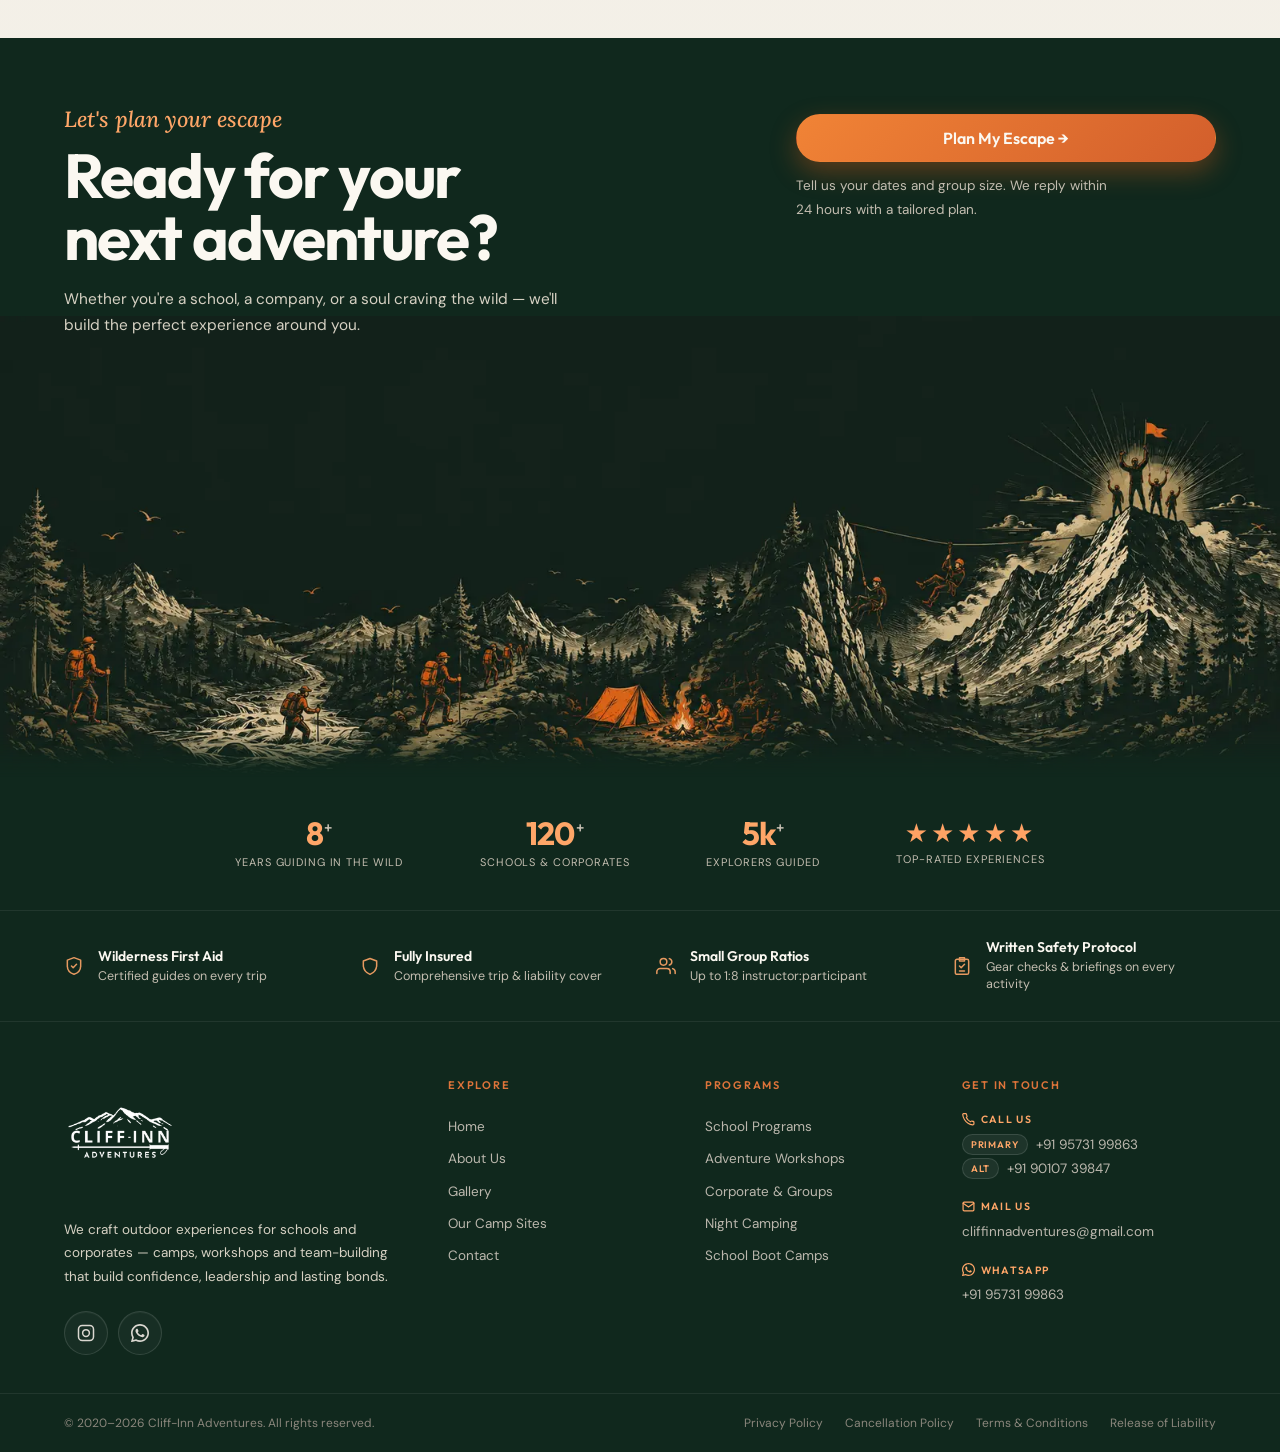
==== commit 6931122e: "feat(hero): expand text panel, scale up headings, unify dark section colors - Hero inner panel widen" ====
--- a/index.html
+++ b/index.html
@@ -11,17 +11,48 @@
 <meta property="og:title" content="Cliff-Inn Adventures — Where Learning Meets Adventure">
 <meta property="og:description" content="Rappelling, treks, night camps and team challenges — designed to build confidence, connection and a taste for the wild.">
 <meta property="og:url" content="https://www.cliffinnadventures.com/">
-<meta property="og:image" content="https://images.unsplash.com/photo-1741290162352-cc072eb061c7?auto=format&fit=crop&w=1200&q=80">
+<meta property="og:image" content="https://www.cliffinnadventures.com/assets/og-image.jpg">
+<meta property="og:image:width" content="1200">
+<meta property="og:image:height" content="630">
 <meta name="twitter:card" content="summary_large_image">
+<meta name="twitter:image" content="https://www.cliffinnadventures.com/assets/og-image.jpg">
 <link rel="icon" href="assets/favicons/favicon.svg" type="image/svg+xml">
 <link rel="manifest" href="site.webmanifest">
 <link rel="preconnect" href="https://fonts.googleapis.com">
 <link rel="preconnect" href="https://fonts.gstatic.com" crossorigin>
 <link rel="preconnect" href="https://images.unsplash.com" crossorigin>
 <link href="https://fonts.googleapis.com/css2?family=Outfit:wght@400;500;600;700&family=DM+Sans:wght@400;500;600;700&family=Lora:ital,wght@1,400;1,500&display=swap" rel="stylesheet">
-<link rel="preload" as="image" href="assets/Background/hero-image-2-1280.webp" imagesrcset="assets/Background/hero-image-2-960.webp 960w, assets/Background/hero-image-2-1280.webp 1280w" imagesizes="(max-width: 767px) 100vw, 58vw" fetchpriority="high">
-<link rel="stylesheet" href="css/main.css">
+<link rel="preload" as="image" href="assets/Background/hero-image-2-1920.webp" imagesrcset="assets/Background/hero-image-2-960.webp 960w, assets/Background/hero-image-2-1280.webp 1280w, assets/Background/hero-image-2-1920.webp 1920w, assets/Background/hero-image-2-2560.webp 2560w" imagesizes="(max-width: 767px) 100vw, 58vw" fetchpriority="high">
+<link rel="stylesheet" href="css/variables.css">
+<link rel="stylesheet" href="css/reset.css">
+<link rel="stylesheet" href="css/base.css">
+<link rel="stylesheet" href="css/layout.css">
+<link rel="stylesheet" href="css/components.css">
+<link rel="stylesheet" href="css/animations.css">
+<link rel="stylesheet" href="css/utilities.css">
+<link rel="stylesheet" href="css/modal.css">
+<link rel="stylesheet" href="css/print.css">
 <script type="module" src="js/main.js"></script>
+<script type="application/ld+json">
+{
+  "@context": "https://schema.org",
+  "@type": "TravelAgency",
+  "name": "Cliff-Inn Adventures",
+  "url": "https://www.cliffinnadventures.com",
+  "logo": "https://www.cliffinnadventures.com/assets/Logo/c-a-black-260.webp",
+  "description": "Guided outdoor experiences for schools, corporates and independent explorers — rappelling, treks, night camps and team challenges across India.",
+  "telephone": "+91-95731-99863",
+  "email": "cliffinnadventures@gmail.com",
+  "sameAs": [
+    "https://instagram.com/cliffinnadventures",
+    "https://wa.me/919573199863"
+  ],
+  "address": {
+    "@type": "PostalAddress",
+    "addressCountry": "IN"
+  }
+}
+</script>
 </head>
 <body class="home">
 
@@ -45,6 +76,7 @@
     </nav>
 
     <div class="header__actions">
+      <a class="header__enquire" href="#interest" data-modal-open data-modal-trip="General enquiry">Plan Your Escape →</a>
       <button
         class="burger"
         type="button"
@@ -96,44 +128,31 @@
   <!-- HERO -->
   <section class="hero-banner hero-banner--home" aria-labelledby="hero-title" data-hero data-nav-invert>
     <div class="hero-banner__media" data-hero-media>
-      <img src="assets/Background/hero-image-2-1280.webp" srcset="assets/Background/hero-image-2-960.webp 960w, assets/Background/hero-image-2-1280.webp 1280w" sizes="(max-width: 767px) 100vw, 58vw" alt="" loading="eager" fetchpriority="high" width="1280" height="960" decoding="async" data-hero-parallax>
+      <img src="assets/Background/hero-image-2-1280.webp" srcset="assets/Background/hero-image-2-960.webp 960w, assets/Background/hero-image-2-1280.webp 1280w, assets/Background/hero-image-2-1920.webp 1920w, assets/Background/hero-image-2-2560.webp 2560w" sizes="(max-width: 767px) 100vw, 58vw" alt="" loading="eager" fetchpriority="high" width="1280" height="960" decoding="async">
     </div>
     <div class="hero-banner__scrim" aria-hidden="true"></div>
     <div class="hero-banner__inner hero-copy">
       <div>
         <span class="eyebrow eyebrow--on-dark" data-hero-eyebrow><span></span>Where learning meets adventure</span>
-        <h1 id="hero-title" data-hero-title>Escape the ordinary,<br>find your <span class="word-highlight" data-scramble>freedom</span></h1>
-        <p data-hero-description>Outdoor experiences for schools, corporates and independent explorers — rappelling, treks, night camps and team challenges designed to build confidence, connection and a taste for the wild.</p>
-      </div>
-      <div>
-        <div class="hero-copy__cta" data-hero-actions>
-          <a class="btn btn--primary" href="contact.html" data-magnetic>Plan Your Escape →</a>
-          <a class="btn btn--outline-dark" href="gallery.html">Watch The Film</a>
-        </div>
-        <div class="hero-copy__meta">
-          <div class="hero-copy__meta-item">
-            <span class="hero-copy__meta-num" data-count="8">8<span>+ yrs</span></span>
-            <span class="hero-copy__meta-label">Guiding in the wild</span>
-          </div>
-          <div class="hero-copy__meta-item">
-            <span class="hero-copy__meta-num" data-count="120">120<span>+</span></span>
-            <span class="hero-copy__meta-label">Schools &amp; corporates</span>
-          </div>
-          <div class="hero-copy__meta-item">
-            <span class="hero-copy__meta-num" data-count="5" data-count-k>5k<span>+</span></span>
-            <span class="hero-copy__meta-label">Explorers guided</span>
-          </div>
-        </div>
-      </div>
-    </div>
-    <div class="hero-media__badge" aria-hidden="true">
-      <span class="hero-media__badge-star">★★★★★</span>
-      <span class="hero-media__badge-text">Trusted by 120+ schools &amp; brands</span>
-    </div>
+        <h1 id="hero-title" data-hero-title>Escape the ordinary.<br>Find your freedom.</h1>
+        <p data-hero-description>Guided outdoor experiences for schools, corporates and independent explorers — built to challenge, connect and inspire.</p>
+      </div>
+      <div data-hero-actions>
+        <div class="hero-trust">
+          <span class="hero-trust__stars" aria-hidden="true">★★★★★</span>
+          <span>Trusted by 120+ schools &amp; brands</span>
+        </div>
+        <div class="hero-copy__cta">
+          <a class="btn btn--primary" href="#interest" data-modal-open data-modal-trip="General enquiry">Plan Your Escape <span aria-hidden="true">→</span></a>
+          <a class="link-arrow" href="gallery.html">View the gallery</a>
+        </div>
+      </div>
+    </div>
+    <div class="hero-scroll" aria-hidden="true"><span></span></div>
   </section>
 
   <!-- PROGRAMS BENTO -->
-  <section class="section section--mist" style="padding-bottom:0" aria-labelledby="programs-title">
+  <section class="section section--mist section--pb-0" aria-labelledby="programs-title">
     <div class="container--wide">
     <div class="section-head" data-animate>
       <div>
@@ -143,37 +162,37 @@
       <a class="link-arrow" href="school-programs.html">All Programs →</a>
     </div>
     <div class="bento">
-      <a class="tile tile--image span-6 row-2" href="school-programs.html" style="min-height:460px;" data-animate>
+      <a class="tile tile--image span-6 row-2 tile--tall" href="school-programs.html" data-animate>
         <img src="assets/images/cliffinnadventures/school-programs/school-programs-01.webp" alt="Instructor guiding children in orange safety vests through an outdoor adventure activity" loading="lazy" width="1920" height="1440">
         <span class="chip chip--ember tile__badge">Schools</span>
         <div class="tile__body">
           <h3 class="tile__title">School Boot Camps</h3>
           <p class="tile__desc">A thrilling boot camp designed to challenge limits, build teamwork and create unforgettable cliffside adventure experiences.</p>
-          <span class="card__foot-text" style="margin-top:14px; display:inline-block;">Know More →</span>
+          <span class="card__foot-text tile__cta-text">Know More →</span>
         </div>
       </a>
-      <a class="tile tile--image span-6" href="corporate-packages.html" style="min-height:220px;" data-animate>
+      <a class="tile tile--image span-6 tile--short" href="corporate-packages.html" data-animate>
         <img src="assets/images/cliffinnadventures/hero/adventure-day-out.webp" alt="Corporate team competing in tug-of-war during an outdoor team-building event" loading="lazy" width="1344" height="756">
         <div class="tile__body">
           <span class="tile__eyebrow">Corporates</span>
-          <h3 class="tile__title" style="font-size: clamp(22px, 2.4vw, 28px);">Corporate Outings</h3>
+          <h3 class="tile__title tile__title--lg">Corporate Outings</h3>
           <p class="tile__desc">High-energy retreats that strengthen bonds and boost morale.</p>
         </div>
       </a>
-      <a class="tile tile--image span-6" href="camp-sites.html" style="min-height:220px;" data-animate>
+      <a class="tile tile--image span-6 tile--short" href="camp-sites.html" data-animate>
         <img src="assets/images/cliffinnadventures/night-camping/glamorous-tent.webp" alt="Tents pitched under a starry sky" loading="lazy" width="1920" height="1280">
         <div class="tile__body">
           <span class="tile__eyebrow">Camping</span>
-          <h3 class="tile__title" style="font-size: clamp(22px, 2.4vw, 28px);">Our Campsites</h3>
+          <h3 class="tile__title tile__title--lg">Our Campsites</h3>
           <p class="tile__desc">Riverside pitches, forest cover and star-clear skies.</p>
         </div>
       </a>
       <div class="tile tile--dark-soft span-12 tile--cta-row" data-animate>
         <div>
-          <span class="serif" style="font-size:22px; color: var(--color-amber-2); line-height:1;">Not sure yet?</span>
-          <p style="color: var(--color-body-on-dark); margin: 8px 0 0; max-width:52ch;">Tell us your group &amp; dates — we'll tailor an itinerary around your goals, ages and energy.</p>
-        </div>
-        <a class="btn btn--primary btn--sm" href="contact.html">Plan with us →</a>
+          <span class="serif kicker--on-dark">Not sure yet?</span>
+          <p class="section-head__lead u-mt-2 u-max-52">Tell us your group &amp; dates — we'll tailor an itinerary around your goals, ages and energy.</p>
+        </div>
+        <a class="btn btn--primary btn--sm" href="#interest" data-modal-open data-modal-trip="General enquiry">Plan with us →</a>
       </div>
     </div>
     </div>
@@ -198,7 +217,7 @@
         <span class="eyebrow eyebrow--on-dark"><span></span>Upcoming expeditions</span>
         <h2 id="expeditions-title">Reserve your spot<br>in the wild</h2>
       </div>
-      <p style="max-width:40ch; font-size:14px; color: var(--color-body-on-dark);">Limited departures, small groups, fully guided. Block your interest and we'll hold a place while we confirm dates with you.</p>
+      <p class="section-head__lead">Limited departures, small groups, fully guided. Block your interest and we'll hold a place while we confirm dates with you.</p>
     </div>
     <div class="card-grid">
 
@@ -280,70 +299,21 @@
     </div>
 
     <!-- REGISTER INTEREST -->
-    <div class="interest" id="interest">
-      <div class="interest__grid">
+    <div class="interest-cta" id="interest">
+      <div class="interest-cta__grid">
         <div>
-          <span class="serif" style="font-size:26px; color: var(--color-amber-2);">Block your spot</span>
-          <h3 style="font-size: clamp(26px, 3.2vw, 42px); line-height:1; margin-top:10px; color: var(--color-ink-on-dark);">Register your interest</h3>
-          <p style="color: var(--color-body-on-dark); margin-top:16px; max-width:42ch;">No payment now. Tell us which adventure calls to you and how many are coming — our team holds your place and reaches out with dates, pricing and the full plan.</p>
+          <span class="serif interest-cta__eyebrow">Block your spot</span>
+          <h3 class="interest-cta__title">Register your interest</h3>
+          <p class="interest-cta__lead">No payment now. Tell us which adventure calls to you and how many are coming — our team holds your place and reaches out with dates, pricing and the full plan.</p>
           <div class="interest__stats">
             <div><div class="interest__stat-num">24h</div><div class="interest__stat-label">Response time</div></div>
             <div><div class="interest__stat-num">Free</div><div class="interest__stat-label">To register</div></div>
             <div><div class="interest__stat-num">Small</div><div class="interest__stat-label">Group sizes</div></div>
           </div>
         </div>
-        <div>
-          <form class="form form--grid-2 form--on-dark" data-form="interest" novalidate aria-labelledby="interest-title">
-            <span id="interest-title" class="visually-hidden">Register your interest form</span>
-
-            <div class="field form__row-full">
-              <label class="field__label" for="i-name">Full name *</label>
-              <input class="input" id="i-name" name="fullName" type="text" placeholder="Your name" required autocomplete="name">
-              <p class="field__error" role="alert">Please enter your name.</p>
-            </div>
-
-            <div class="field">
-              <label class="field__label" for="i-email">Email *</label>
-              <input class="input" id="i-email" name="email" type="email" placeholder="you@email.com" required autocomplete="email">
-              <p class="field__error" role="alert">Please enter a valid email.</p>
-            </div>
-
-            <div class="field">
-              <label class="field__label" for="i-phone">Phone *</label>
-              <input class="input" id="i-phone" name="phone" type="tel" placeholder="+91" required autocomplete="tel">
-              <p class="field__error" role="alert">Please enter your phone.</p>
-            </div>
-
-            <div class="field">
-              <label class="field__label" for="i-trip">Trip</label>
-              <select class="select" id="i-trip" name="trip" data-trip-select>
-                <option>General enquiry</option>
-                <option>Himalayan High Trek</option>
-                <option>Nallamalla Night Camp</option>
-                <option>Coastal Rappelling Expedition</option>
-                <option>School program</option>
-                <option>Corporate outing</option>
-              </select>
-            </div>
-
-            <div class="field">
-              <label class="field__label" for="i-group">Group size</label>
-              <input class="input" id="i-group" name="groupSize" type="number" min="1" placeholder="e.g. 12" inputmode="numeric">
-            </div>
-
-            <div class="field form__row-full">
-              <label class="field__label" for="i-note">Anything we should know?</label>
-              <textarea class="textarea" id="i-note" name="notes" rows="3" placeholder="Dates, ages, goals…"></textarea>
-            </div>
-
-            <button class="btn btn--primary form__row-full" type="submit">Register My Interest →</button>
-            <p class="form-status form__row-full" data-form-status aria-live="polite"></p>
-          </form>
-
-          <div class="success-panel success-panel--on-dark" data-form-success hidden role="status">
-            <div class="success-panel__title">You're on the list! 🎒</div>
-            <p class="success-panel__body">Thanks for registering your interest. Our team will reach out within 24 hours with dates and details. For anything urgent, call <a href="tel:+919573199863" style="color: var(--color-amber);">+91 95731 99863</a>.</p>
-          </div>
+        <div class="interest-cta__actions">
+          <a class="btn btn--primary" href="#interest" data-modal-open data-modal-trip="General enquiry">Register My Interest →</a>
+          <p class="interest-cta__note">Takes 30 seconds. We call back within 24 hours with dates and a tailored plan.</p>
         </div>
       </div>
     </div>
@@ -357,10 +327,10 @@
       <div class="tile tile--dark span-4 row-2" data-animate>
         <div>
           <span class="eyebrow eyebrow--on-dark"><span></span>Why Cliff-Inn</span>
-          <h2 id="why-title" style="font-size: clamp(28px, 3.2vw, 44px); line-height:1; margin-top:14px; color: var(--color-ink-on-dark);">What makes us different</h2>
-          <p style="color: var(--color-body-on-dark); margin-top:16px;">A team of energetic explorers who believe learning happens best when it's lived — not just taught. Safe, certified, unforgettable.</p>
-        </div>
-        <a class="btn btn--outline-dark btn--sm" href="about.html" style="align-self: flex-start; margin-top:24px;">More About Us →</a>
+          <h2 id="why-title" class="why__title">What makes us different</h2>
+          <p class="why__lead">A team of energetic explorers who believe learning happens best when it's lived — not just taught. Safe, certified, unforgettable.</p>
+        </div>
+        <a class="btn btn--outline-dark btn--sm why__cta" href="about.html">More About Us →</a>
       </div>
 
       <div class="feature span-4" data-animate>
@@ -407,24 +377,23 @@
     <div class="section-head" data-animate>
       <div>
         <span class="eyebrow"><span></span>Stories from the wild</span>
-        <h2 id="stories-title" style="margin-top:10px;">See it, feel it, remember it</h2>
+        <h2 id="stories-title" class="section-title--tight">See it, feel it, remember it</h2>
       </div>
     </div>
     <div class="bento">
-      <a class="tile tile--image span-7 row-2" href="gallery.html" style="min-height:400px;" data-animate>
+      <a class="tile tile--image span-7 row-2 tile--video" href="gallery.html" data-animate>
         <img src="assets/images/cliffinnadventures/hero/camping-amidst-fog.webp" alt="Coastal cliff at sunset — the setting of our feature film" loading="lazy" width="1920" height="1266">
-        <div class="card__scrim" style="background: linear-gradient(0deg, oklch(0.16 0.03 158 / 0.85), oklch(0.4 0.1 40 / 0.12) 45%, transparent 72%);"></div>
-        <span class="chip chip--glass tile__badge" style="right:22px; left:auto;">10:26</span>
-        <span class="play-btn" aria-hidden="true"></span>
+        <div class="card__scrim video-tile__scrim"></div>
         <div class="tile__body">
           <div class="tile__eyebrow">Adventure Film</div>
           <div class="tile__title">Beach-View Rappelling</div>
-          <p class="tile__desc">Rope, rock, and the Vizag coast at golden hour — a short film from our last expedition.</p>
+          <p class="tile__desc">Rope, rock, and the Vizag coast at golden hour — moments from our last expedition.</p>
         </div>
       </a>
 
       <div class="quote span-5" data-animate>
         <div class="rating rating--on-dark" aria-hidden="true">★★★★★</div>
+        <span class="visually-hidden">Rated 5 out of 5 stars</span>
         <p class="quote__text">“The bonfire and adventure games brought our team closer than ever. Perfectly organized from start to finish.”</p>
         <div class="quote__attrib">
           <div class="avatar"><img src="https://images.unsplash.com/photo-1560250097-0b93528c311a?auto=format&fit=crop&w=200&q=80" alt="Portrait of Rohit Sharma" loading="lazy" width="88" height="88"></div>
@@ -437,6 +406,7 @@
 
       <div class="quote quote--light span-5" data-animate>
         <div class="rating" aria-hidden="true">★★★★★</div>
+        <span class="visually-hidden">Rated 5 out of 5 stars</span>
         <p class="quote__text">“A fantastic escape from city life — scenic trails, culture and a well-planned itinerary. Highly recommend!”</p>
         <div class="quote__attrib">
           <div class="avatar"><img src="https://images.unsplash.com/photo-1573496359142-b8d87734a5a2?auto=format&fit=crop&w=200&q=80" alt="Portrait of Priya Mehta" loading="lazy" width="88" height="88"></div>
@@ -460,13 +430,13 @@
       <a class="link-arrow" href="https://instagram.com/cliffinnadventures" rel="noopener noreferrer" target="_blank">Follow Us →</a>
     </div>
     <div class="bento">
-      <a class="tile tile--image tile--image-flat span-7 row-2" href="https://instagram.com/cliffinnadventures" rel="noopener noreferrer" target="_blank" style="min-height:420px;" aria-label="Rappelling photo on Instagram">
+      <a class="tile tile--image tile--image-flat span-7 row-2 ig-tile--tall" href="https://instagram.com/cliffinnadventures" rel="noopener noreferrer" target="_blank" aria-label="Rappelling photo on Instagram">
         <img src="assets/images/cliffinnadventures/adventure-workshops/rock-climbing-instruction.webp" alt="Climber rappelling down a rock face" loading="lazy" width="1344" height="1007">
       </a>
-      <a class="tile tile--image tile--image-flat span-5" href="https://instagram.com/cliffinnadventures" rel="noopener noreferrer" target="_blank" style="min-height:200px;" aria-label="Campfire photo on Instagram">
+      <a class="tile tile--image tile--image-flat span-5 ig-tile--short" href="https://instagram.com/cliffinnadventures" rel="noopener noreferrer" target="_blank" aria-label="Campfire photo on Instagram">
         <img src="assets/images/cliffinnadventures/hero/campfire-group-wide.webp" alt="Warm campfire under the stars" loading="lazy" width="1920" height="1080">
       </a>
-      <a class="tile tile--image tile--image-flat span-5" href="https://instagram.com/cliffinnadventures" rel="noopener noreferrer" target="_blank" style="min-height:200px;" aria-label="Trekkers on a forest trail on Instagram">
+      <a class="tile tile--image tile--image-flat span-5 ig-tile--short" href="https://instagram.com/cliffinnadventures" rel="noopener noreferrer" target="_blank" aria-label="Trekkers on a forest trail on Instagram">
         <img src="assets/images/cliffinnadventures/camp-sites/vanavasam/vanavasam-01.webp" alt="Trekkers on a forest trail" loading="lazy" width="1056" height="792">
       </a>
     </div>
@@ -491,28 +461,9 @@
       <p class="footer__cta-sub">Whether you're a school, a company, or a soul craving the wild — we'll build the perfect experience around you.</p>
     </div>
     <div class="footer__cta-actions">
-      <form class="footer__cta-form form--on-dark" data-form="cta-quick" novalidate>
-        <div class="field">
-          <label class="field__label" for="cta-name">Full name</label>
-          <input class="input" id="cta-name" name="fullName" type="text" placeholder="Your name" required autocomplete="name">
-          <p class="field__error" role="alert">Please enter your name.</p>
-        </div>
-        <div class="field">
-          <label class="field__label" for="cta-phone">Phone</label>
-          <input class="input" id="cta-phone" name="phone" type="tel" placeholder="+91 " required autocomplete="tel" inputmode="tel">
-          <p class="field__error" role="alert">Please enter your phone number.</p>
-        </div>
-        <div class="field">
-          <label class="field__label" for="cta-email">Email</label>
-          <input class="input" id="cta-email" name="email" type="email" placeholder="you@email.com" required autocomplete="email">
-          <p class="field__error" role="alert">Please enter a valid email.</p>
-        </div>
-        <button class="btn btn--primary footer__cta-submit" type="submit">Plan My Escape →</button>
-        <p class="form-status" data-form-status aria-live="polite"></p>
-      </form>
-      <div class="footer__cta-success success-panel" data-form-success hidden role="status">
-        <div class="success-panel__title">You're on the list</div>
-        <p class="success-panel__body">We'll reach out within 24 hours with dates and the full plan.</p>
+      <div class="footer__cta-button-wrap">
+        <a class="btn btn--primary footer__cta-submit" href="#interest" data-modal-open data-modal-trip="General enquiry">Plan My Escape →</a>
+        <p class="footer__cta-note">Tell us your dates and group size. We reply within 24 hours with a tailored plan.</p>
       </div>
     </div>
   </div>
@@ -701,7 +652,7 @@
           <span id="modal-difficulty" class="chip chip--neutral"></span>
         </div>
 
-        <h2 id="modal-title" class="modal__trip-name"></h2>
+        <h2 id="modal-title" class="modal__trip-name" tabindex="-1"></h2>
         <p  id="modal-desc"  class="modal__trip-desc"></p>
 
         <hr class="modal__divider" aria-hidden="true">
@@ -730,8 +681,14 @@
         <p class="modal__form-sub">Our team calls within 24 hours with dates, itinerary and options. Zero commitment.</p>
       </div>
 
-      <form class="modal__form" data-modal-form novalidate>
+      <form class="modal__form" data-form="modal-interest" novalidate>
         <input type="hidden" name="trip">
+
+        <!-- Honeypot: hidden from users, visible to bots -->
+        <div class="field u-visually-hidden" aria-hidden="true">
+          <label class="field__label" for="m-website">Website</label>
+          <input class="input" id="m-website" name="website" type="text" tabindex="-1" autocomplete="off">
+        </div>
 
         <div class="modal__fields-wrap">
           <div class="field">
@@ -742,7 +699,7 @@
 
           <div class="field">
             <label class="field__label" for="m-phone">Phone *</label>
-            <input class="input" id="m-phone" name="phone" type="tel" placeholder="+91" required autocomplete="tel" inputmode="numeric">
+            <input class="input" id="m-phone" name="phone" type="tel" placeholder="+91" required autocomplete="tel" inputmode="tel">
             <p class="field__error" role="alert">Please enter your phone number.</p>
           </div>
 
@@ -756,12 +713,12 @@
         <p class="modal__privacy">No spam, no payment — just a quick chat about your adventure.</p>
         <button class="btn btn--primary" type="submit">Reserve My Spot →</button>
         <p class="modal__cta-note">Free to register · Team calls within 24h</p>
-        <p class="form-status" data-modal-form-status aria-live="polite"></p>
+        <p class="form-status" data-form-status aria-live="polite"></p>
       </form>
 
-      <div class="success-panel modal__success" data-modal-success hidden role="status">
+      <div class="success-panel modal__success" data-form-success hidden role="status">
         <div class="success-panel__title">You're on the list! 🎒</div>
-        <p class="success-panel__body">We'll reach out within 24 hours with dates and the full plan. For anything urgent, call <a href="tel:+919573199863" style="color:var(--color-ember-text);">+91 95731 99863</a>.</p>
+        <p class="success-panel__body">We'll reach out within 24 hours with dates and the full plan. For anything urgent, call <a href="tel:+919573199863" class="link--amber">+91 95731 99863</a>.</p>
       </div>
     </div>
 
--- a/css/variables.css
+++ b/css/variables.css
@@ -0,0 +1,182 @@
+/* ============================================================
+   Design tokens — Cliff-Inn Adventures
+   Source of truth: design-system.md
+   All color values are oklch(). Fluid sizing uses clamp().
+   ============================================================ */
+
+:root {
+  /* ---- Core palette ---- */
+  --color-ink: oklch(0.23 0.03 158);          /* Deep pine text on light */
+  --color-ink-muted: oklch(0.42 0.025 160);   /* Body copy — darkened to pass WCAG AA 4.5:1 */
+  --color-ink-soft: oklch(0.48 0.02 160);     /* Labels, meta — darkened to pass WCAG AA */
+  --color-ember-text: oklch(0.44 0.14 47);    /* Amber safe for text on light bg (links, eyebrows) */
+  --color-panel: oklch(0.2 0.03 158);         /* Dark bento / panels */
+  --color-panel-2: oklch(0.22 0.03 158);      /* Nav topbar */
+
+  --color-ember: oklch(0.67 0.15 47);         /* Primary accent */
+  --color-ember-2: oklch(0.72 0.16 52);       /* Ember gradient start */
+  --color-ember-3: oklch(0.62 0.16 42);       /* Ember gradient end */
+  --color-ember-soft: oklch(0.67 0.15 47 / 0.12);
+
+  --color-sky: oklch(0.52 0.1 232);           /* Secondary accent */
+  --color-sky-2: oklch(0.58 0.11 230);
+  --color-sky-3: oklch(0.44 0.1 238);
+  --color-sky-glow: oklch(0.5 0.1 232 / 0.35);
+
+  --color-amber: oklch(0.8 0.14 52);          /* Star / warm accent */
+  --color-amber-2: oklch(0.8 0.13 55);        /* On-dark eyebrow */
+  --color-subheading: oklch(0.67 0.15 47);    /* H3-level subheadings, site-wide (ember) */
+
+  /* ---- Surface & brand accents ---- */
+  --color-hero-cream: oklch(0.93 0.05 85);    /* Warm hero background */
+  --color-hero-dark: #122218;                 /* Inner-page hero background */
+  --color-forest: #10281D;                     /* Deep pine forest section bg */
+  --color-whatsapp: #25D366;                  /* WhatsApp brand green */
+
+  /* ---- Neutrals ---- */
+  --color-page: oklch(0.955 0.012 88);
+  --color-page-top: oklch(0.975 0.014 88);
+  --color-card: oklch(0.99 0.006 88);
+  --color-card-2: oklch(0.97 0.012 85);
+  /* Warm-tinted hairlines. Alpha keeps them a whisper on the off-white page so
+     cards don't read like cut-out outlines. `-strong` is reserved for interactive
+     surfaces (inputs, filter chips) that still need a visible edge. */
+  --color-border: oklch(0.9 0.014 78 / 0.55);
+  --color-border-soft: oklch(0.92 0.012 78 / 0.35);
+  --color-border-strong: oklch(0.86 0.015 82);
+  --color-border-on-dark: oklch(1 0 0 / 0.07);
+  --color-border-on-dark-strong: oklch(1 0 0 / 0.12);
+  --color-ink-on-dark: oklch(0.98 0.01 88);
+  --color-body-on-dark: oklch(0.86 0.02 88);
+  --color-soft-on-dark: oklch(0.8 0.02 88);
+
+  /* ---- Semantic ---- */
+  --color-text: var(--color-ink);
+  --color-text-muted: var(--color-ink-muted);
+  --color-link: var(--color-ember-text);
+  --color-link-hover: var(--color-ink);
+  --color-focus-ring: var(--color-ember);
+
+  /* ---- Type ---- */
+  --font-display: 'Outfit', system-ui, -apple-system, 'Segoe UI', sans-serif;
+  --font-body: 'DM Sans', system-ui, -apple-system, 'Segoe UI', sans-serif;
+  --font-serif: 'Lora', Georgia, 'Times New Roman', serif;
+
+  --fs-eyebrow: clamp(20px, 2.2vw, 26px);
+  --fs-hero: clamp(52px, 6.8vw, 98px);
+  --fs-hero-inner: clamp(46px, 7.2vw, 88px);
+  --fs-h2: clamp(30px, 4.2vw, 52px);
+  --fs-h2-inner: clamp(28px, 4.4vw, 48px);
+  --fs-h3: clamp(20px, 2vw, 24px);
+  --fs-body: clamp(15px, 1.2vw, 17px);
+  --fs-body-large: clamp(17px, 1.4vw, 18px);
+  --fs-small: 13.5px;
+  --fs-micro: 11.5px;
+
+  /* ---- Space (rem-based; 1rem = 16px) ---- */
+  --space-1: 0.25rem;
+  --space-2: 0.5rem;
+  --space-3: 0.75rem;
+  --space-4: 1rem;
+  --space-5: 1.25rem;
+  --space-6: 1.5rem;
+  --space-8: 2rem;
+  --space-10: 2.5rem;
+  --space-12: 3rem;
+  --space-16: 4rem;
+  --space-20: 5rem;
+  --space-24: 6rem;
+
+  /* Section rhythm — generous but not cinematic. Adjacent sections stack
+     to 96-160px of vertical air, which is the sweet spot for a booking-
+     oriented adventure site that still wants editorial feel. */
+  --section-y: clamp(3rem, 5.5vw, 5rem);
+  --section-y-large: clamp(4rem, 7vw, 6.5rem);
+  --section-y-hero: clamp(3rem, 5.5vw, 5rem);
+
+  /* Space between a section's headline row and its content. */
+  --section-head-gap: clamp(2rem, 3vw, 2.75rem);
+
+  /* ---- Container ----
+     Editorial gutter grows from 20 → 64px on wide desktops so the page reads
+     as *placed* rather than filling the viewport. Max content caps at 1320px
+     — spacious enough for premium travel/adventure editorial without losing
+     the intimate rhythm of a curated page. */
+  --container-pad: clamp(1.25rem, 5.5vw, 4rem);
+  --container: min(1160px, calc(100% - 2 * var(--container-pad)));
+  --container-wide: min(1320px, calc(100% - 2 * var(--container-pad)));
+
+  /* Bento/card grid gaps — bigger inter-tile air reads as "placed" not
+     "packed". Fluid so it scales down cleanly on tablet. */
+  --grid-gap: clamp(1.25rem, 2vw, 1.75rem);
+  --grid-gap-lg: clamp(1.5rem, 2.4vw, 2rem);
+
+  /* ---- Radii ---- */
+  --radius-tile: 26px;      /* bento tiles / large cards / panels */
+  --radius-card: 22px;      /* content cards */
+  --radius-input: 12px;
+  --radius-chip: 14px;
+  --radius-pill: 40px;
+
+  /* ---- Elevation ----
+     Two-layer resting shadow (crisp contact + wide diffusion) gives cards a
+     physical sit on the page — replaces the old flat outline aesthetic. Inset
+     highlights simulate a refracted glass edge on the top pixel row. */
+  --shadow-elev: 0 1px 2px oklch(0.22 0.03 158 / 0.04), 0 12px 28px -14px oklch(0.22 0.03 158 / 0.13);
+  --shadow-elev-hover: 0 1px 2px oklch(0.22 0.03 158 / 0.05), 0 24px 48px -18px oklch(0.22 0.03 158 / 0.2);
+  --shadow-edge-inset: inset 0 1px 0 oklch(1 0 0 / 0.85);
+  --shadow-edge-inset-dark: inset 0 1px 0 oklch(1 0 0 / 0.04);
+  --shadow-card-hover: var(--shadow-elev-hover);
+  --shadow-tile-hover: var(--shadow-elev-hover);
+  --shadow-ember: 0 10px 26px oklch(0.6 0.16 45 / 0.4);
+  --shadow-ember-soft: 0 14px 34px oklch(0.6 0.16 45 / 0.28);
+  --shadow-sky: 0 14px 34px oklch(0.45 0.1 235 / 0.3);
+
+  /* ---- Gradients ---- */
+  --grad-panel-base: linear-gradient(155deg, oklch(0.24 0.035 160), oklch(0.16 0.03 156));
+  --grad-panel-mesh:
+    radial-gradient(85% 65% at 90% 0%, oklch(0.52 0.1 232 / 0.48), transparent 60%),
+    radial-gradient(75% 75% at 4% 105%, oklch(0.6 0.16 47 / 0.46), transparent 58%),
+    radial-gradient(55% 45% at 55% 45%, oklch(0.32 0.05 158 / 0.5), transparent 72%);
+  --grad-panel-mesh-soft:
+    radial-gradient(90% 90% at 100% 0%, oklch(0.52 0.1 232 / 0.45), transparent 60%),
+    radial-gradient(70% 70% at 0% 100%, oklch(0.6 0.15 47 / 0.3), transparent 65%);
+  --grad-hero-scrim:
+    linear-gradient(90deg, oklch(0.18 0.03 158 / 0.92), oklch(0.18 0.03 158 / 0.5)),
+    radial-gradient(70% 90% at 100% 0%, oklch(0.5 0.1 232 / 0.35), transparent 60%);
+  --grad-image-scrim-tall: linear-gradient(0deg, oklch(0.12 0.03 158 / 0.97) 0%, oklch(0.13 0.03 158 / 0.90) 18%, oklch(0.15 0.03 158 / 0.72) 38%, oklch(0.18 0.03 158 / 0.42) 58%, oklch(0.2 0.03 158 / 0.14) 76%, transparent 90%);
+  --grad-image-scrim-short: linear-gradient(0deg, oklch(0.18 0.03 158 / 0.55), transparent 55%);
+  --grad-ember: linear-gradient(135deg, var(--color-ember-2), var(--color-ember-3));
+  --grad-ember-tile: linear-gradient(135deg, oklch(0.74 0.15 55), oklch(0.62 0.16 42));
+  --grad-sky-tile: linear-gradient(135deg, var(--color-sky-2), var(--color-sky-3));
+  --grad-card-sheen: linear-gradient(160deg, oklch(1 0 0), oklch(0.97 0.012 85));
+  /* Page wash — layered radial gradients that give the off-white page
+     ambient depth (a hint of warm morning light from top-right, a whisper of
+     cool shadow bottom-left). Reads as one continuous space, not a slab. */
+  --grad-page-wash:
+    radial-gradient(120% 60% at 50% -10%, var(--color-page-top), var(--color-page) 55%),
+    radial-gradient(60% 50% at 100% 15%, oklch(0.94 0.02 55 / 0.55), transparent 60%),
+    radial-gradient(70% 60% at 0% 80%, oklch(0.94 0.014 200 / 0.35), transparent 65%);
+  --grad-gold-text: linear-gradient(100deg, oklch(0.85 0.13 60), oklch(0.72 0.16 42));
+
+  /* ---- Motion ---- */
+  --duration-instant: 120ms;
+  --duration-fast: 180ms;
+  --duration-medium: 400ms;
+  --duration-slow: 800ms;
+  --ease-standard: cubic-bezier(0.2, 0.8, 0.2, 1);
+  --ease-emphasized: cubic-bezier(0.16, 1, 0.3, 1);
+
+  /* ---- Z ---- */
+  --z-nav: 200;
+  --z-skiplink: 300;
+  --z-mobile-menu: 210;
+}
+
+/* Local overrides on dark contexts */
+.on-dark {
+  --color-text: var(--color-ink-on-dark);
+  --color-text-muted: var(--color-body-on-dark);
+  --color-link: var(--color-amber);
+  --color-link-hover: var(--color-ink-on-dark);
+}
--- a/css/base.css
+++ b/css/base.css
@@ -0,0 +1,222 @@
+/* ============================================================
+   Base — typography, links, focus, page background, skip link
+   ============================================================ */
+
+body {
+  font-family: var(--font-body);
+  font-size: 16px;
+  color: var(--color-text);
+  background: var(--color-page);
+  background-image: var(--grad-page-wash);
+}
+
+/* Site sections after the header get the page wash indirectly through body;
+   the home hero has its own dark tile. */
+
+h1, h2, h3, h4, h5, h6 {
+  font-family: var(--font-display);
+  font-weight: 700;
+  letter-spacing: -0.03em;
+  color: var(--color-text);
+}
+
+h1 {
+  font-size: var(--fs-hero-inner);
+  line-height: 0.94;
+}
+
+h2 {
+  font-size: var(--fs-h2);
+  line-height: 0.98;
+}
+
+h3 {
+  font-size: var(--fs-h3);
+  font-weight: 600;
+  letter-spacing: -0.02em;
+  color: var(--color-subheading);
+}
+
+p {
+  color: var(--color-text-muted);
+  line-height: 1.75;
+  font-size: var(--fs-body);
+}
+
+a {
+  color: var(--color-link);
+  text-decoration-thickness: 1px;
+  text-underline-offset: 3px;
+  transition: color var(--duration-fast) var(--ease-standard);
+}
+
+a:hover,
+a:focus-visible {
+  color: var(--color-link-hover);
+}
+
+/* Focus */
+:focus-visible {
+  outline: 2px solid var(--color-focus-ring);
+  outline-offset: 3px;
+  border-radius: 4px;
+}
+
+/* Focused pill controls should not clip their outline */
+.btn:focus-visible,
+.nav__link:focus-visible {
+  outline-offset: 4px;
+}
+
+/* Skip to content */
+.skip-link {
+  position: absolute;
+  top: 0;
+  left: 0;
+  z-index: var(--z-skiplink);
+  padding: 12px 20px;
+  background: var(--color-panel);
+  color: var(--color-ink-on-dark);
+  font-family: var(--font-display);
+  font-weight: 600;
+  font-size: 14px;
+  text-decoration: none;
+  border-radius: 0 0 var(--radius-input) 0;
+  transform: translateY(-120%);
+  transition: transform var(--duration-fast) var(--ease-standard);
+}
+
+.skip-link:focus-visible {
+  transform: translateY(0);
+  outline-offset: -4px;
+}
+
+/* Selection */
+::selection {
+  background: var(--color-ember);
+  color: var(--color-ink-on-dark);
+}
+
+
+/* The serif family (Lora) is always italic in this system */
+.serif {
+  font-family: var(--font-serif);
+  font-style: italic;
+  font-weight: 500;
+}
+
+/* Eyebrow / kicker — small italic serif label with a rule
+   variant --center adds a rule on both sides */
+.eyebrow {
+  display: inline-flex;
+  align-items: center;
+  gap: 12px;
+  font-family: var(--font-serif);
+  font-style: italic;
+  font-weight: 500;
+  font-size: var(--fs-eyebrow);
+  color: var(--color-subheading);
+  line-height: 1;
+}
+
+.eyebrow::before {
+  content: '';
+  width: 34px;
+  height: 1px;
+  background: currentColor;
+}
+
+/* Legacy inline rule marker — some markup includes an empty <span> for the
+   horizontal rule. We render the rule with ::before, so hide the placeholder. */
+.eyebrow > span:empty {
+  display: none;
+}
+
+.eyebrow--center {
+  justify-content: center;
+}
+
+.eyebrow--center::after {
+  content: '';
+  width: 30px;
+  height: 1px;
+  background: currentColor;
+}
+
+.eyebrow--on-dark {
+  color: var(--color-subheading);
+}
+
+/* Section headline row */
+.section-head {
+  display: flex;
+  flex-wrap: wrap;
+  gap: 14px 32px;
+  align-items: flex-end;
+  justify-content: space-between;
+  margin-bottom: var(--section-head-gap);
+}
+
+@media (max-width: 640px) {
+  .section-head {
+    align-items: flex-start;
+  }
+  .section-head > .link-arrow {
+    margin-top: 4px;
+  }
+}
+
+.section-head > h2,
+.section-head > .section-title {
+  margin: 10px 0 0;
+}
+
+.section-head--center {
+  flex-direction: column;
+  align-items: center;
+  text-align: center;
+  margin-inline: auto;
+  max-width: 46rem;
+}
+
+/* Highlighted word inside a headline */
+.word-highlight {
+  font-family: var(--font-serif);
+  font-style: italic;
+  font-weight: 500;
+  letter-spacing: 0;
+  background: var(--grad-gold-text);
+  -webkit-background-clip: text;
+  background-clip: text;
+  color: transparent;
+}
+
+/* Meta chips / labels */
+.meta-label {
+  font-family: var(--font-body);
+  font-size: var(--fs-micro);
+  font-weight: 600;
+  letter-spacing: 0.06em;
+  text-transform: uppercase;
+  color: var(--color-ink-soft);
+}
+
+/* Visually hidden — accessible label / screen-reader-only */
+.visually-hidden {
+  position: absolute;
+  width: 1px;
+  height: 1px;
+  padding: 0;
+  margin: -1px;
+  overflow: hidden;
+  clip: rect(0 0 0 0);
+  clip-path: inset(50%);
+  white-space: nowrap;
+  border: 0;
+}
+
+/* Prevent horizontal overflow from any single wide child */
+.site img,
+.site svg {
+  max-width: 100%;
+}
--- a/css/layout.css
+++ b/css/layout.css
@@ -0,0 +1,321 @@
+/* ============================================================
+   Layout — containers, section rhythm, bento grid, card grid
+   ============================================================ */
+
+.container {
+  width: var(--container);
+  margin-inline: auto;
+}
+
+.container--wide {
+  width: var(--container-wide);
+  margin-inline: auto;
+}
+
+/* Section rhythm — base plus modifiers for hero/last.
+   Every section is a stage; padding = curtain call. */
+.section {
+  padding-block: var(--section-y);
+  position: relative;
+}
+
+.section--tight {
+  padding-block: clamp(1.125rem, 3vw, 2rem);
+}
+
+.section--large {
+  padding-block: var(--section-y-large);
+}
+
+.section--large-bottom {
+  padding-bottom: clamp(4rem, 8vw, 6.5rem);
+}
+
+.section--last {
+  padding-bottom: clamp(4rem, 8vw, 6.5rem);
+}
+
+/* Dark section — full-width continuation of a dark hero backdrop.
+   The container class constrains content width, so a clipped spread shadow
+   paints the band to the viewport edges without changing the DOM. */
+.section--dark {
+  background: var(--color-forest);
+  --color-text: var(--color-ink-on-dark);
+  --color-text-muted: var(--color-body-on-dark);
+  box-shadow: 0 0 0 100vmax var(--color-forest);
+  clip-path: inset(0 -100vmax);
+}
+
+/* Cinematic story-flow — a whisper of warm mist bleeds up from the previous
+   section so blocks read as chapters of one continuous narrative, not
+   stacked slabs. Pointer-transparent so it never gets in the way.
+   The section itself is full-width (no container class); the .container--wide
+   wrapper *inside* the section handles content constraint. This avoids the
+   `100vw`-inside-a-centered-container pattern that overflows by scrollbar-
+   width on classic-scrollbar browsers (Firefox, older Chromium). */
+.section--mist::before {
+  content: '';
+  position: absolute;
+  inset: 0 0 auto 0;
+  height: clamp(6rem, 14vw, 12rem);
+  background: linear-gradient(180deg, oklch(0.94 0.02 55 / 0.5), transparent 100%);
+  pointer-events: none;
+  z-index: 0;
+}
+
+.section--mist > .container--wide { position: relative; z-index: 1; }
+
+/* ─────────────────────────────────────────────────────────────
+   PARALLAX SCENE — static separator image.
+   The scroll-driven pinned/parallax version was removed to keep scrolling
+   native and distortion-free. The scene now renders as a simple full-width
+   image band between the two sections.
+───────────────────────────────────────────────────────────── */
+.parallax-scene {
+  position: relative;
+  width: 100%;
+  height: auto;
+  margin-top: 0;
+}
+
+.parallax-scene__sticky {
+  position: static;
+  height: auto;
+  overflow: visible;
+}
+
+.parallax-scene__layer {
+  position: relative;
+  will-change: auto;
+  transform: none !important;
+}
+
+.parallax-scene__layer--base img {
+  display: block;
+  width: 100%;
+  height: auto;
+  object-fit: cover;
+  object-position: center 55%;
+}
+
+.parallax-scene__layer--mist,
+.parallax-scene__layer--scrim {
+  display: none;
+}
+
+@media (prefers-reduced-motion: reduce) {
+  .parallax-scene,
+  .parallax-scene__sticky,
+  .parallax-scene__layer,
+  .parallax-scene__layer--base img {
+    transform: none !important;
+  }
+}
+
+/* Dark-forest section — sits flush beneath the separator. Full-width
+   background applied directly to the section (no `100vw` pseudo needed
+   because the section itself spans the body, and the .container--wide
+   wrapper inside handles content constraint). */
+.section--forest {
+  padding-top: 0;
+  background-color: var(--color-forest);
+}
+.section--forest > .container--wide { position: relative; z-index: 1; }
+
+.section--forest .section-head h2 {
+  color: var(--color-ink-on-dark);
+}
+.section--forest .section-head p {
+  color: var(--color-body-on-dark);
+}
+
+/* Editorial hairline — a warm hair-thin gradient rule you can place at the
+   top of a section for a "chapter break" feel without visual weight. */
+.section--rule::before {
+  content: '';
+  position: absolute;
+  top: 0;
+  left: 50%;
+  transform: translateX(-50%);
+  width: min(200px, 40vw);
+  height: 1px;
+  background: linear-gradient(90deg, transparent, oklch(0.7 0.05 55 / 0.5), transparent);
+  pointer-events: none;
+}
+
+/* Bento grid — 12 col grid on wide screens, flex column on mobile.
+   Gap uses the site-wide --grid-gap token so bento and card-grid inhale
+   at the same rate; adjust one place, the whole page follows. */
+.bento {
+  display: grid;
+  grid-template-columns: repeat(12, 1fr);
+  grid-auto-rows: minmax(150px, auto);
+  gap: var(--grid-gap);
+}
+
+@media (max-width: 860px) {
+  .bento {
+    display: flex;
+    flex-direction: column;
+    gap: var(--grid-gap);
+    grid-auto-rows: initial;
+  }
+  .bento > * {
+    grid-column: unset !important;
+    grid-row: unset !important;
+  }
+}
+
+/* Convenience span classes for bento children */
+.span-2  { grid-column: span 2; }
+.span-3  { grid-column: span 3; }
+.span-4  { grid-column: span 4; }
+.span-5  { grid-column: span 5; }
+.span-6  { grid-column: span 6; }
+.span-7  { grid-column: span 7; }
+.span-8  { grid-column: span 8; }
+.span-9  { grid-column: span 9; }
+.span-10 { grid-column: span 10; }
+.span-11 { grid-column: span 11; }
+.span-12 { grid-column: span 12; }
+.row-2   { grid-row: span 2; }
+.row-3   { grid-row: span 3; }
+
+/* Card grid — auto-fit for content lists (trips, workshops, cards).
+   `min(100%, Xpx)` lets columns collapse below the target width on
+   narrow viewports (avoids ~320px horizontal overflow). */
+.card-grid {
+  display: grid;
+  grid-template-columns: repeat(auto-fit, minmax(min(100%, 300px), 1fr));
+  gap: var(--grid-gap);
+}
+
+.card-grid--narrow {
+  grid-template-columns: repeat(auto-fit, minmax(min(100%, 240px), 1fr));
+  gap: var(--grid-gap);
+}
+
+.card-grid--wide {
+  grid-template-columns: repeat(auto-fit, minmax(min(100%, 300px), 1fr));
+  gap: clamp(1.875rem, 5vw, 3.75rem);
+  align-items: center;
+}
+
+/* Split — two-column with fluid centering (for intro sections). */
+.split {
+  display: grid;
+  grid-template-columns: repeat(auto-fit, minmax(min(100%, 320px), 1fr));
+  gap: clamp(2.25rem, 6vw, 4.5rem);
+  align-items: center;
+}
+
+.split--start {
+  align-items: start;
+}
+
+/* Text-plus-media */
+.media-frame {
+  position: relative;
+  width: 100%;               /* required — otherwise aspect-ratio derives
+                                width from min-height and can exceed viewport
+                                on mobile (e.g. 440px height × 4/3 = 587px). */
+  min-height: 440px;
+  border-radius: var(--radius-tile);
+  overflow: hidden;
+}
+
+/* Images inside .media-frame must fill the container, not dictate its
+   width from their intrinsic dimensions. */
+.media-frame > img {
+  position: absolute;
+  inset: 0;
+  width: 100%;
+  height: 100%;
+  object-fit: cover;
+}
+
+/* On narrow viewports, drop min-height so the frame can shrink cleanly
+   below the 440px floor. Aspect ratio still governs internal proportion. */
+@media (max-width: 640px) {
+  .media-frame {
+    min-height: 0;
+  }
+}
+
+.media-frame--tall {
+  min-height: 460px;
+}
+
+/* Photo pair — layered two-image composition for Camp Sites intro */
+.photo-pair {
+  position: relative;
+  min-height: 460px;
+}
+
+.photo-pair__back,
+.photo-pair__front {
+  position: absolute;
+  border-radius: var(--radius-tile);
+  overflow: hidden;
+}
+
+.photo-pair__back {
+  inset: 0 44px 44px 0;
+}
+
+.photo-pair__front {
+  right: 0;
+  bottom: 0;
+  width: 48%;
+  height: 54%;
+  border: 8px solid var(--color-page);
+  border-radius: 20px;
+}
+
+@media (max-width: 640px) {
+  .photo-pair {
+    min-height: 320px;
+  }
+  .photo-pair__back {
+    inset: 0 28px 28px 0;
+  }
+}
+
+/* Camp-site gallery (2x2 with feature + strip) */
+.mini-gallery {
+  display: grid;
+  grid-template-columns: repeat(4, 1fr);
+  grid-auto-rows: 180px;
+  gap: 14px;
+}
+
+@media (max-width: 720px) {
+  .mini-gallery {
+    grid-template-columns: repeat(2, 1fr);
+    grid-auto-rows: 160px;
+  }
+  .mini-gallery > * {
+    grid-column: unset !important;
+    grid-row: unset !important;
+  }
+}
+
+/* Breadcrumb */
+.breadcrumb {
+  font-family: var(--font-body);
+  font-size: 13px;
+  letter-spacing: 0.08em;
+  text-transform: uppercase;
+  color: oklch(0.86 0.02 88 / 0.7);
+  margin-top: 18px;
+}
+
+.breadcrumb a {
+  color: inherit;
+  text-decoration: none;
+}
+
+.breadcrumb a:hover,
+.breadcrumb a:focus-visible {
+  color: var(--color-amber);
+}
--- a/css/components.css
+++ b/css/components.css
@@ -0,0 +1,3342 @@
+/* ============================================================
+   Components — nav, footer, buttons, cards, hero, forms, etc.
+   ============================================================ */
+
+/* -----------------------------------------------------------
+   BUTTONS
+   Style: pill, Outfit 600
+   Variants: primary (ember gradient), dark, outline-on-dark,
+             ghost, small
+----------------------------------------------------------- */
+.btn {
+  display: inline-flex;
+  align-items: center;
+  justify-content: center;
+  gap: 0.5rem;
+  font-family: var(--font-display);
+  font-weight: 600;
+  font-size: 16px;
+  line-height: 1;
+  text-decoration: none;
+  padding: 15px 30px;
+  border-radius: var(--radius-pill);
+  border: 1px solid transparent;
+  white-space: nowrap;
+  cursor: pointer;
+  transition:
+    background var(--duration-fast) var(--ease-standard),
+    color var(--duration-fast) var(--ease-standard),
+    border-color var(--duration-fast) var(--ease-standard),
+    box-shadow var(--duration-fast) var(--ease-standard),
+    transform var(--duration-instant) var(--ease-standard);
+}
+
+.btn:hover,
+.btn:focus-visible {
+  transform: translateY(-2px);
+  box-shadow: var(--shadow-elev-hover);
+}
+
+.btn:active {
+  transform: translateY(1px);
+}
+
+.btn:disabled,
+.btn[disabled] {
+  opacity: 0.55;
+  cursor: wait;
+  pointer-events: none;
+}
+
+.btn--primary {
+  background: var(--grad-ember);
+  color: var(--color-ink-on-dark);
+  box-shadow: var(--shadow-ember);
+}
+
+.btn--primary:hover,
+.btn--primary:focus-visible {
+  background: linear-gradient(135deg, oklch(0.74 0.16 52), oklch(0.58 0.17 40));
+  box-shadow: var(--shadow-ember-soft);
+  transform: translateY(-2px);
+}
+
+.btn--primary span[aria-hidden='true'] {
+  display: inline-block;
+  transition: transform var(--duration-fast) var(--ease-standard);
+}
+
+.btn--primary:hover span[aria-hidden='true'],
+.btn--primary:focus-visible span[aria-hidden='true'] {
+  transform: translateX(3px);
+}
+
+.btn--dark {
+  background: var(--color-panel);
+  color: var(--color-ink-on-dark);
+}
+
+.btn--dark:hover,
+.btn--dark:focus-visible {
+  background: var(--color-ember);
+  color: var(--color-ink-on-dark);
+}
+
+.btn--dark-invert {
+  background: var(--color-panel);
+  color: var(--color-ink-on-dark);
+}
+
+.btn--dark-invert:hover,
+.btn--dark-invert:focus-visible {
+  background: var(--color-ink-on-dark);
+  color: var(--color-ink);
+}
+
+.btn--outline-dark {
+  background: transparent;
+  color: var(--color-ink-on-dark);
+  border-color: oklch(1 0 0 / 0.35);
+}
+
+.btn--outline-dark:hover,
+.btn--outline-dark:focus-visible {
+  border-color: var(--color-amber);
+  color: var(--color-amber);
+}
+
+.btn--sm {
+  font-size: 13.5px;
+  padding: 11px 22px;
+}
+
+.btn--md {
+  font-size: 15px;
+  padding: 13px 26px;
+}
+
+/* Text link — underlined pill-less CTA */
+.link-arrow {
+  display: inline-flex;
+  align-items: center;
+  gap: 0.5rem;
+  font-family: var(--font-display);
+  text-decoration: none;
+  font-weight: 600;
+  font-size: 14px;
+  color: var(--color-ink);
+  border-bottom: 2px solid var(--color-ember);
+  padding: 6px 0;
+  transition: color var(--duration-fast) var(--ease-standard);
+}
+
+.link-arrow:hover,
+.link-arrow:focus-visible {
+  color: var(--color-ember);
+}
+
+.link-arrow--on-dark {
+  color: var(--color-ink-on-dark);
+  border-bottom-color: var(--color-amber);
+}
+
+.link-arrow--on-dark:hover,
+.link-arrow--on-dark:focus-visible {
+  color: var(--color-amber);
+}
+
+/* -----------------------------------------------------------
+   CHIPS / BADGES
+----------------------------------------------------------- */
+.chip {
+  display: inline-flex;
+  align-items: center;
+  font-family: var(--font-body);
+  font-size: 11px;
+  font-weight: 600;
+  letter-spacing: 0.04em;
+  text-transform: uppercase;
+  padding: 5px 11px;
+  border-radius: var(--radius-pill);
+  line-height: 1.4;
+}
+
+.chip--sky {
+  color: oklch(0.45 0.08 232);
+  background: oklch(0.52 0.1 232 / 0.12);
+}
+
+.chip--neutral {
+  color: var(--color-ink-muted);
+  background: var(--color-border);
+}
+
+.chip--ember {
+  background: var(--color-ember);
+  color: var(--color-ink-on-dark);
+  font-size: 12px;
+  padding: 7px 15px;
+}
+
+.chip--ember-sm {
+  background: var(--color-ember);
+  color: var(--color-ink-on-dark);
+  font-size: 11.5px;
+  padding: 7px 12px;
+}
+
+.chip--glass {
+  background: oklch(0.2 0.03 158 / 0.72);
+  backdrop-filter: blur(6px);
+  color: var(--color-ink-on-dark);
+  font-family: var(--font-display);
+  font-size: 12px;
+  padding: 7px 13px;
+  letter-spacing: 0;
+  text-transform: none;
+}
+
+/* -----------------------------------------------------------
+   ICON CHIP — 50×50 rounded square holding a 24×24 icon
+----------------------------------------------------------- */
+.icon-chip {
+  width: 50px;
+  height: 50px;
+  border-radius: var(--radius-chip);
+  background: linear-gradient(135deg, oklch(0.67 0.15 47 / 0.18), oklch(0.67 0.15 47 / 0.06));
+  display: inline-flex;
+  align-items: center;
+  justify-content: center;
+  flex: none;
+}
+
+.icon-chip--flat {
+  background: var(--color-ember-soft);
+}
+
+.icon-chip svg {
+  width: 24px;
+  height: 24px;
+  stroke: var(--color-ember);
+  stroke-width: 1.6;
+  fill: none;
+}
+
+/* -----------------------------------------------------------
+   BULLET DIAMOND — 8×8 ember square rotated 45°
+----------------------------------------------------------- */
+.bullet {
+  display: inline-flex;
+  gap: 12px;
+  align-items: center;
+  font-family: var(--font-display);
+  font-weight: 500;
+  font-size: 15.5px;
+  color: var(--color-ink);
+  padding: 0;
+  border: 0;
+  background: none;
+}
+
+.bullet::before {
+  content: '';
+  width: 8px;
+  height: 8px;
+  background: var(--color-ember);
+  transform: rotate(45deg);
+  flex: none;
+}
+
+.bullet--on-dark::before {
+  background: var(--color-amber);
+}
+
+/* -----------------------------------------------------------
+   RATING (star row)
+----------------------------------------------------------- */
+.rating {
+  color: var(--color-ember);
+  font-size: 16px;
+  letter-spacing: 2px;
+  line-height: 1;
+}
+
+.rating--on-dark { color: var(--color-amber); }
+
+/* -----------------------------------------------------------
+   NAV / HEADER — Modern single-bar header with glass-blur scroll
+----------------------------------------------------------- */
+.header {
+  position: sticky;
+  top: 0;
+  z-index: var(--z-nav);
+  font-family: var(--font-display);
+  background: oklch(0.97 0.012 88);
+  border-bottom: 1px solid transparent;
+  /* Paint + layout containment. The header is sticky and always in the
+     viewport during scroll, so its backdrop-filter repaints every frame the
+     source pixels behind it change. Containment tells Chrome:
+       - layout: my box's size doesn't depend on the outside world;
+       - paint:  my pixels never overflow my padding box, and my paint
+                 invalidations can't propagate outward.
+     Combined effect: the compositor can cache the header as its own layer
+     and skip walking paint invalidation up the tree on every scroll tick.
+     Safe now because the fixed-position mobile drawer (#mobile-nav) was
+     moved out to be a sibling — see the corresponding <header> block in
+     partials/nav.html and every page's inlined nav. */
+  contain: layout paint;
+  transition:
+    background var(--duration-medium) var(--ease-standard),
+    border-color var(--duration-medium) var(--ease-standard),
+    box-shadow var(--duration-medium) var(--ease-standard);
+}
+
+.header[data-scrolled='true'] {
+  /* Backdrop-filter removed: blur recomputes every scroll frame when pixels
+     behind the sticky header change, which was a major source of scroll jank.
+     A near-opaque solid background keeps the header readable without GPU cost. */
+  background: oklch(0.97 0.012 88 / 0.95);
+  border-bottom-color: var(--color-border);
+  box-shadow: 0 1px 0 oklch(0.9 0.012 80 / 0.4), 0 8px 28px oklch(0.22 0.03 158 / 0.05);
+}
+
+/* Adaptive dark-theme: nav flips when a [data-nav-invert] section scrolls behind it */
+.header[data-theme='dark'] {
+  background: oklch(0.18 0.03 158 / 0.95);
+  border-bottom-color: oklch(1 0 0 / 0.08);
+  box-shadow: 0 8px 28px oklch(0 0 0 / 0.18);
+}
+
+.header[data-theme='dark'] .nav__link {
+  color: oklch(0.88 0.015 88);
+}
+
+.header[data-theme='dark'] .nav__link:hover,
+.header[data-theme='dark'] .nav__link:focus-visible,
+.header[data-theme='dark'] .nav__link[aria-current='page'] {
+  color: oklch(0.98 0.01 88);
+}
+
+.header[data-theme='dark'] .burger span {
+  background: oklch(0.9 0.015 88);
+}
+
+/* Three-column grid: brand | nav (centered) | actions */
+.header__inner {
+  width: var(--container-wide);
+  margin-inline: auto;
+  display: grid;
+  grid-template-columns: auto 1fr auto;
+  align-items: center;
+  gap: 28px;
+  padding: 15px 0;
+}
+
+/* Brand — clip container collapses the transparent padding in the 5000×5000 canvas */
+.brand {
+  display: block;
+  text-decoration: none;
+  flex: none;
+  overflow: hidden;
+  height: 48px; /* visible artwork height */
+}
+
+.brand__logo {
+  display: block;
+  height: 107px; /* canvas height: artwork_h / 0.448 */
+  width: auto;
+  margin-top: -26px; /* shift up to align artwork to container top (canvas × 0.247) */
+  transition: opacity var(--duration-fast) var(--ease-standard);
+}
+
+/* White logo sits on top of black; both share the same grid cell */
+.brand__logo--light {
+  position: absolute;
+  top: 0;
+  left: 0;
+  opacity: 0;
+  pointer-events: none;
+}
+
+/* .brand needs relative positioning so the absolute logo is anchored */
+.brand {
+  position: relative;
+}
+
+/* Swap to white logo on dark-theme header */
+.header[data-theme='dark'] .brand__logo--dark {
+  opacity: 0;
+}
+
+.header[data-theme='dark'] .brand__logo--light {
+  opacity: 1;
+}
+
+.brand:hover .brand__logo {
+  opacity: 0.8;
+}
+
+/* Desktop nav — centered via justify-content: center in 1fr column */
+.nav {
+  display: flex;
+  align-items: center;
+  justify-content: center;
+  gap: 2px;
+}
+
+.nav__link {
+  position: relative;
+  text-decoration: none;
+  font-size: 13.5px;
+  font-weight: 500;
+  letter-spacing: -0.01em;
+  padding: 8px 10px;
+  color: oklch(0.34 0.025 158);
+  border-radius: 9px;
+  transition: color var(--duration-fast) var(--ease-standard);
+}
+
+/* Animated ember underline — scales from right on hover, left back out */
+.nav__link::after {
+  content: '';
+  position: absolute;
+  bottom: 3px;
+  left: 10px;
+  right: 10px;
+  height: 2px;
+  background: linear-gradient(90deg, var(--color-ember-2), var(--color-ember-3));
+  border-radius: 2px;
+  transform: scaleX(0);
+  transform-origin: right center;
+  transition: transform var(--duration-fast) var(--ease-emphasized);
+}
+
+.nav__link:hover,
+.nav__link:focus-visible {
+  color: var(--color-ink);
+}
+
+.nav__link:hover::after,
+.nav__link:focus-visible::after {
+  transform: scaleX(1);
+  transform-origin: left center;
+}
+
+.nav__link[aria-current='page'] {
+  color: oklch(0.26 0.03 158);
+  font-weight: 600;
+}
+
+.nav__link[aria-current='page']::after {
+  transform: scaleX(1);
+  background: var(--grad-ember);
+}
+
+/* Right actions cluster */
+.header__actions {
+  display: flex;
+  align-items: center;
+  gap: 12px;
+  flex: none;
+}
+
+/* Enquire CTA — ember gradient pill with glow lift */
+.header__enquire {
+  display: inline-flex;
+  align-items: center;
+  background: linear-gradient(135deg, var(--color-ember-2), var(--color-ember-3));
+  color: var(--color-ink-on-dark);
+  font-family: var(--font-display);
+  font-weight: 600;
+  font-size: 13.5px;
+  letter-spacing: -0.005em;
+  padding: 10px 22px;
+  border-radius: var(--radius-pill);
+  text-decoration: none;
+  white-space: nowrap;
+  box-shadow: inset 0 1px 0 oklch(1 0 0 / 0.18), var(--shadow-ember-soft);
+  transition:
+    box-shadow var(--duration-fast) var(--ease-standard),
+    transform var(--duration-fast) var(--ease-standard);
+}
+
+.header__enquire:hover,
+.header__enquire:focus-visible {
+  color: var(--color-ink-on-dark);
+  box-shadow: inset 0 1px 0 oklch(1 0 0 / 0.22), var(--shadow-ember);
+  transform: translateY(-1px);
+}
+
+.header__enquire:active {
+  transform: translateY(0);
+  box-shadow: inset 0 1px 0 oklch(1 0 0 / 0.12), var(--shadow-ember-soft);
+}
+
+/* Burger — tapered bars (18 / 14 / 10px) echo a mountain silhouette */
+.burger {
+  display: none;
+  flex-direction: column;
+  justify-content: center;
+  align-items: center;
+  gap: 5px;
+  background: none;
+  border: 1px solid var(--color-border-strong);
+  cursor: pointer;
+  width: 42px;
+  height: 42px;
+  padding: 0;
+  border-radius: 12px;
+  transition:
+    background var(--duration-fast) var(--ease-standard),
+    border-color var(--duration-fast) var(--ease-standard);
+}
+
+.burger:hover {
+  background: oklch(0.23 0.03 158 / 0.05);
+  border-color: oklch(0.7 0.015 82);
+}
+
+.burger:focus-visible {
+  outline: 2px solid var(--color-focus-ring);
+  outline-offset: 2px;
+}
+
+.burger span {
+  display: block;
+  height: 1.5px;
+  background: var(--color-ink);
+  border-radius: 2px;
+  transition:
+    transform var(--duration-fast) var(--ease-emphasized),
+    opacity 120ms var(--ease-standard),
+    width var(--duration-fast) var(--ease-standard);
+}
+
+.burger span:nth-child(1) { width: 18px; }
+.burger span:nth-child(2) { width: 14px; }
+.burger span:nth-child(3) { width: 10px; }
+
+.burger[aria-expanded='true'] span:nth-child(1) {
+  transform: translateY(6.5px) rotate(45deg);
+  width: 18px;
+}
+.burger[aria-expanded='true'] span:nth-child(2) {
+  opacity: 0;
+  transform: scaleX(0);
+}
+.burger[aria-expanded='true'] span:nth-child(3) {
+  transform: translateY(-6.5px) rotate(-45deg);
+  width: 18px;
+}
+
+/* Full-screen mobile drawer.
+   IMPORTANT: at rest the panel sits at inset: 0 (fully inside the
+   viewport) with visibility/opacity hidden. It is NEVER positioned
+   off-canvas — an earlier translateX(100%) approach caused the whole
+   page to lay out wider than the viewport in real mobile browsers
+   (Samsung Internet, iOS Safari) even with overflow-x: clip on <html>. */
+.header__mobile {
+  position: fixed;
+  inset: 0;
+  z-index: calc(var(--z-nav) - 5);
+  background: oklch(0.18 0.03 158);
+  background-image:
+    radial-gradient(55% 45% at 100% 0%, oklch(0.52 0.1 232 / 0.22), transparent 60%),
+    radial-gradient(45% 40% at 0% 100%, oklch(0.6 0.15 47 / 0.14), transparent 60%);
+  display: flex;
+  flex-direction: column;
+  padding: 96px var(--container-pad) 48px;
+  overflow-y: auto;
+  opacity: 0;
+  visibility: hidden;
+  pointer-events: none;
+  transition:
+    opacity var(--duration-medium) var(--ease-emphasized),
+    visibility 0s linear var(--duration-medium);
+}
+
+/* Drawer is now a sibling of <header> (moved out so .header can safely
+   `contain: paint layout`). Selectors therefore key off body[data-menu-open]
+   mirrored by navigation.js — see js/components/navigation.js setOpen(). */
+body[data-menu-open='true'] .header__mobile {
+  opacity: 1;
+  visibility: visible;
+  pointer-events: auto;
+  transition:
+    opacity var(--duration-medium) var(--ease-emphasized),
+    visibility 0s linear 0s;
+}
+
+/* Subtle vertical slide-in for the menu contents on open — keeps the
+   drawer's "enter" motion without any horizontal off-canvas positioning. */
+.header__mobile > * {
+  transform: translateY(-6px);
+  transition: transform var(--duration-medium) var(--ease-emphasized);
+}
+body[data-menu-open='true'] .header__mobile > * {
+  transform: translateY(0);
+}
+@media (prefers-reduced-motion: reduce) {
+  .header__mobile > *,
+  body[data-menu-open='true'] .header__mobile > * {
+    transform: none;
+    transition: none;
+  }
+}
+
+/* Mobile nav — large display-weight links */
+.header__mobile-nav {
+  flex: 1;
+  display: flex;
+  flex-direction: column;
+  padding-top: 8px;
+  border-top: 1px solid oklch(1 0 0 / 0.07);
+}
+
+.header__mobile-nav a {
+  text-decoration: none;
+  font-family: var(--font-display);
+  font-size: clamp(28px, 6.5vw, 40px);
+  font-weight: 700;
+  letter-spacing: -0.035em;
+  line-height: 1;
+  color: oklch(0.86 0.014 88);
+  padding: 17px 0;
+  border-bottom: 1px solid oklch(1 0 0 / 0.06);
+  display: flex;
+  align-items: center;
+  justify-content: space-between;
+  transition: color var(--duration-fast) var(--ease-standard);
+}
+
+.header__mobile-nav a::after {
+  content: '→';
+  font-size: 0.52em;
+  font-weight: 400;
+  letter-spacing: 0;
+  color: var(--color-ember);
+  opacity: 0;
+  transform: translateX(-10px);
+  transition:
+    opacity var(--duration-fast) var(--ease-standard),
+    transform var(--duration-fast) var(--ease-standard);
+}
+
+.header__mobile-nav a:hover,
+.header__mobile-nav a:focus-visible {
+  color: oklch(0.97 0.01 88);
+}
+
+.header__mobile-nav a:hover::after,
+.header__mobile-nav a:focus-visible::after {
+  opacity: 1;
+  transform: translateX(0);
+}
+
+.header__mobile-nav a[aria-current='page'] {
+  color: var(--color-amber);
+}
+
+.header__mobile-nav a[aria-current='page']::after {
+  opacity: 1;
+  transform: translateX(0);
+  color: var(--color-amber);
+}
+
+/* Mobile footer — contacts + CTA */
+.header__mobile-footer {
+  margin-top: 36px;
+  padding-top: 28px;
+  border-top: 1px solid oklch(1 0 0 / 0.07);
+  display: flex;
+  flex-direction: column;
+  gap: 20px;
+}
+
+.header__mobile-contact {
+  display: flex;
+  flex-direction: column;
+  gap: 7px;
+}
+
+.header__mobile-contact a {
+  font-family: var(--font-body);
+  font-size: 14px;
+  color: oklch(0.68 0.018 88);
+  text-decoration: none;
+  transition: color var(--duration-fast) var(--ease-standard);
+}
+
+.header__mobile-contact a:hover,
+.header__mobile-contact a:focus-visible {
+  color: var(--color-amber);
+}
+
+.header__mobile-cta {
+  display: inline-flex;
+  align-items: center;
+  gap: 8px;
+  align-self: flex-start;
+  background: linear-gradient(135deg, var(--color-ember-2), var(--color-ember-3));
+  color: var(--color-ink-on-dark);
+  font-family: var(--font-display);
+  font-weight: 600;
+  font-size: 15px;
+  letter-spacing: -0.01em;
+  padding: 14px 28px;
+  border-radius: var(--radius-pill);
+  text-decoration: none;
+  box-shadow: inset 0 1px 0 oklch(1 0 0 / 0.18), var(--shadow-ember-soft);
+}
+
+/* Responsive — burger shows, desktop nav/enquire hide */
+@media (max-width: 1080px) {
+  .nav,
+  .header__enquire {
+    display: none;
+  }
+  .burger {
+    display: flex;
+  }
+}
+
+@media (max-width: 640px) {
+  .header__inner {
+    padding: 13px 0;
+  }
+}
+
+/* -----------------------------------------------------------
+   HERO — Home hero (bento) uses standard tiles
+   Inner-page hero uses .hero-banner
+----------------------------------------------------------- */
+.hero-banner {
+  position: relative;
+  background: var(--color-hero-cream);
+  overflow: hidden;
+  color: var(--color-ink-on-dark);
+}
+
+.hero-banner__media {
+  position: absolute;
+  inset: 0;
+  background-color: var(--color-hero-cream);
+}
+
+.hero-banner__media img {
+  width: 100%;
+  height: 100%;
+  object-fit: cover;
+  object-position: right center;
+}
+
+.hero-banner__scrim {
+  position: absolute;
+  inset: 0;
+  background: var(--grad-hero-scrim);
+  pointer-events: none;
+}
+
+.hero-banner__inner {
+  position: relative;
+  width: var(--container);
+  margin-inline: auto;
+  padding-block: var(--section-y-hero);
+}
+
+.hero-banner__title {
+  margin-top: 16px;
+  font-size: var(--fs-hero-inner);
+  color: var(--color-ink-on-dark);
+}
+
+.hero-banner .eyebrow {
+  color: var(--color-subheading);
+}
+
+/* Adventure Workshops hero — 16:9 editorial composition. Coral eyebrow,
+   massive white display title, illustration flows full-width beneath.
+   Background matches the PNG's own green so text sits on one continuous
+   surface with the artwork. */
+.hero-banner--workshops {
+  background: var(--color-hero-dark);
+  overflow: hidden;
+  display: flex;
+  flex-direction: column;
+  color: var(--color-ink-on-dark);
+}
+.hero-banner--workshops .hero-banner__inner {
+  order: 1;
+  position: relative;
+  z-index: 2;
+  text-align: center;
+  padding-block: clamp(3rem, 6vw, 5.5rem) 0;
+}
+.hero-banner--workshops .hero-banner__media {
+  order: 2;
+  position: relative;
+  z-index: 1;
+  inset: auto;
+  width: 100%;
+  background: transparent;
+  margin-top: clamp(-10rem, -8vw, -2rem);
+}
+.hero-banner--workshops .hero-banner__media img {
+  display: block;
+  width: 100%;
+  height: auto;
+  object-fit: contain;
+  object-position: bottom center;
+}
+.hero-banner--workshops .eyebrow {
+  justify-content: center;
+  font-family: var(--font-display);
+  font-style: normal;
+  font-weight: 700;
+  font-size: clamp(14px, 2vw, 38px);
+  letter-spacing: 0.18em;
+  text-transform: uppercase;
+  color: var(--color-subheading);
+}
+.hero-banner--workshops .eyebrow::before,
+.hero-banner--workshops .eyebrow::after {
+  display: none;
+}
+.hero-banner--workshops .hero-banner__title {
+  margin-top: clamp(14px, 1.8vw, 32px);
+  font-family: var(--font-display);
+  font-size: clamp(22px, 4.3vw, 86px);
+  font-weight: 800;
+  line-height: 0.95;
+  letter-spacing: -0.02em;
+  text-transform: uppercase;
+  color: var(--color-ink-on-dark);
+  text-wrap: balance;
+}
+.hero-banner--workshops .breadcrumb {
+  display: none;
+}
+
+/* -----------------------------------------------------------
+   TILES — dark mesh panel, ember accent, sky accent, image tile
+----------------------------------------------------------- */
+.tile {
+  position: relative;
+  border-radius: var(--radius-tile);
+  overflow: hidden;
+  /* subtle placeholder while remote images load — prevents white flash */
+  background-color: oklch(0.94 0.008 88);
+  transition:
+    transform var(--duration-fast) var(--ease-standard),
+    box-shadow var(--duration-fast) var(--ease-standard);
+}
+
+.tile:hover,
+.tile:focus-within {
+  transform: translateY(-2px);
+  box-shadow: var(--shadow-tile-hover);
+}
+
+.tile:active {
+  transform: translateY(-1px);
+}
+
+.tile--image {
+  background-color: oklch(0.35 0.03 158);
+}
+
+.tile--dark {
+  background: var(--grad-panel-base);
+  color: var(--color-ink-on-dark);
+  padding: clamp(2.25rem, 4.4vw, 4rem);
+  display: flex;
+  flex-direction: column;
+  justify-content: space-between;
+  min-height: 440px;
+}
+
+.tile--dark::before {
+  content: '';
+  position: absolute;
+  inset: 0;
+  background: var(--grad-panel-mesh);
+  pointer-events: none;
+}
+
+.tile--dark > * {
+  position: relative;
+}
+
+/* Softer mesh for smaller dark tiles */
+.tile--dark-soft {
+  background: var(--grad-panel-base);
+  color: var(--color-ink-on-dark);
+  padding: 26px;
+  min-height: 200px;
+  display: flex;
+  flex-direction: column;
+  justify-content: space-between;
+}
+
+.tile--dark-soft::before {
+  content: '';
+  position: absolute;
+  inset: 0;
+  background: var(--grad-panel-mesh-soft);
+  pointer-events: none;
+}
+
+.tile--dark-soft > * {
+  position: relative;
+}
+
+.tile--ember-stat {
+  background: var(--grad-ember-tile);
+  box-shadow: var(--shadow-ember-soft);
+  color: oklch(0.18 0.03 158);
+  padding: 30px;
+  min-height: 158px;
+  display: flex;
+  flex-direction: column;
+  justify-content: center;
+}
+
+.tile--ember-stat:hover,
+.tile--ember-stat:focus-within {
+  box-shadow: var(--shadow-ember-soft);
+}
+
+.tile--sky-stat {
+  background: var(--grad-sky-tile);
+  box-shadow: var(--shadow-sky);
+  color: oklch(0.98 0.01 232);
+  padding: 28px;
+  min-height: 158px;
+  display: flex;
+  flex-direction: column;
+  justify-content: center;
+}
+
+.tile--sky-stat:hover,
+.tile--sky-stat:focus-within {
+  box-shadow: var(--shadow-sky);
+}
+
+.stat-number {
+  font-family: var(--font-display);
+  font-weight: 700;
+  font-size: clamp(38px, 4.4vw, 56px);
+  line-height: 0.9;
+  letter-spacing: -0.03em;
+}
+
+.stat-label {
+  font-size: 12.5px;
+  letter-spacing: 0.06em;
+  text-transform: uppercase;
+  margin-top: 8px;
+  font-weight: 500;
+}
+
+/* Image tile — a rectangular frame that holds a full-bleed image
+   with an optional badge and gradient scrim */
+.tile--image {
+  position: relative;
+  min-height: 340px;
+  overflow: hidden;
+}
+
+.tile--image img,
+.tile--image picture {
+  width: 100%;
+  height: 100%;
+  object-fit: cover;
+}
+
+.tile--image::after {
+  content: '';
+  position: absolute;
+  inset: 0;
+  background: var(--grad-image-scrim-tall);
+  pointer-events: none;
+}
+
+.tile--image .tile__body {
+  position: absolute;
+  left: clamp(1.75rem, 2.4vw, 2.25rem);
+  right: clamp(1.75rem, 2.4vw, 2.25rem);
+  bottom: clamp(1.75rem, 2.4vw, 2.25rem);
+  color: var(--color-ink-on-dark);
+  z-index: 1;
+  /* Two-layer shadow: tight rim kills ambient bleed, wide diffuse creates depth */
+  text-shadow:
+    0 0 8px oklch(0.07 0.02 158 / 0.85),
+    0 2px 22px oklch(0.07 0.02 158 / 0.65);
+}
+
+.tile__eyebrow {
+  font-size: 11px;
+  letter-spacing: 0.12em;
+  text-transform: uppercase;
+  color: var(--color-amber);
+  font-weight: 600;
+}
+
+/* All text on image tiles: pure white regardless of image tone */
+.tile--image .tile__eyebrow,
+.tile--image .tile__desc,
+.tile--image .card__foot-text {
+  color: var(--color-ink-on-dark);
+}
+
+.tile--image .tile__title {
+  color: var(--color-subheading);
+}
+
+/* Eyebrow stays slightly dimmed — preserves hierarchy below bright title */
+.tile--image .tile__eyebrow {
+  color: oklch(0.88 0.01 88);
+}
+
+/* Desc: 88% white — reads clearly but doesn't compete with title */
+.tile--image .tile__desc {
+  color: oklch(0.88 0.01 88);
+}
+
+.tile__title {
+  font-family: var(--font-display);
+  font-weight: 700;
+  font-size: clamp(24px, 3vw, 36px);
+  letter-spacing: -0.02em;
+  margin-top: 4px;
+}
+
+.tile__desc {
+  font-size: 13.5px;
+  line-height: 1.65;
+  color: oklch(0.9 0.01 88);
+  margin-top: 8px;
+  max-width: 46ch;
+}
+
+.tile__badge {
+  position: absolute;
+  left: 24px;
+  top: 24px;
+  z-index: 1;
+}
+
+.tile__badge-glass {
+  position: absolute;
+  left: 22px;
+  bottom: 22px;
+  right: 22px;
+  display: flex;
+  align-items: center;
+  gap: 12px;
+  background: oklch(0.2 0.03 158 / 0.5);
+  backdrop-filter: blur(8px);
+  border-radius: var(--radius-pill);
+  padding: 11px 18px;
+  pointer-events: none;
+  color: var(--color-ink-on-dark);
+  z-index: 1;
+}
+
+.tile__badge-glass span:first-child {
+  color: var(--color-amber);
+  font-size: 15px;
+  letter-spacing: 2px;
+}
+
+.tile__badge-glass small {
+  font-size: 12.5px;
+  font-weight: 500;
+}
+
+/* Link tile — makes an entire tile clickable with subtle hover */
+a.tile,
+a.tile--image {
+  text-decoration: none;
+  transition: opacity var(--duration-fast) var(--ease-standard);
+}
+
+a.tile--image:hover,
+a.tile--image:focus-visible {
+  opacity: 0.94;
+}
+
+/* Flat image tile — used for gallery/social strips where the image IS the
+   content. Removes the heavy caption scrim so the photograph reads pure. */
+.tile--image-flat::after {
+  background: linear-gradient(0deg, oklch(0.18 0.03 158 / 0.28), transparent 40%);
+}
+
+a.tile--image-flat:hover,
+a.tile--image-flat:focus-visible {
+  opacity: 1;
+}
+
+a.tile--image-flat:hover img,
+a.tile--image-flat:focus-visible img {
+  transform: scale(1.04);
+}
+
+.tile--image-flat img {
+  transition: transform var(--duration-slow) var(--ease-standard);
+}
+
+/* Play button overlay (video card) */
+.play-btn {
+  position: absolute;
+  left: 50%;
+  top: 45%;
+  transform: translate(-50%, -50%);
+  width: 88px;
+  height: 88px;
+  border-radius: 50%;
+  background: var(--grad-ember-tile);
+  box-shadow: var(--shadow-ember);
+  display: flex;
+  align-items: center;
+  justify-content: center;
+  overflow: visible;
+  z-index: 1;
+}
+
+.play-btn::after {
+  content: '';
+  width: 0;
+  height: 0;
+  border-left: 21px solid var(--color-panel);
+  border-top: 13px solid transparent;
+  border-bottom: 13px solid transparent;
+  margin-left: 5px;
+}
+
+.play-btn--sm {
+  width: 62px;
+  height: 62px;
+  top: 50%;
+  transform: translate(-50%, -50%);
+  background: var(--color-ember);
+  box-shadow: none;
+}
+
+.play-btn--sm::after {
+  border-left: 16px solid var(--color-panel);
+  border-top: 10px solid transparent;
+  border-bottom: 10px solid transparent;
+  margin-left: 4px;
+}
+
+/* -----------------------------------------------------------
+   CARDS — content cards (trips, workshops, packages)
+----------------------------------------------------------- */
+.card {
+  background: var(--grad-card-sheen);
+  border: 1px solid var(--color-border);
+  border-radius: var(--radius-tile);
+  box-shadow: var(--shadow-elev), var(--shadow-edge-inset);
+  overflow: hidden;
+  display: flex;
+  flex-direction: column;
+  text-decoration: none;
+  color: inherit;
+  transition:
+    border-color var(--duration-fast) var(--ease-standard),
+    box-shadow var(--duration-fast) var(--ease-standard),
+    transform var(--duration-medium) var(--ease-standard);
+}
+
+.card:hover,
+.card:focus-within {
+  border-color: var(--color-ember);
+  box-shadow: var(--shadow-elev-hover), var(--shadow-edge-inset);
+}
+
+@media (hover: hover) and (pointer: fine) {
+  .card:hover {
+    transform: translateY(-2px);
+  }
+}
+
+.card:active {
+  transform: translateY(-1px);
+}
+
+.card__media {
+  position: relative;
+  height: 200px;
+  overflow: hidden;
+  background-color: oklch(0.35 0.03 158);
+}
+
+.card__media img {
+  width: 100%;
+  height: 100%;
+  object-fit: cover;
+  transition: transform var(--duration-slow) var(--ease-standard);
+}
+
+@media (hover: hover) and (pointer: fine) {
+  .card:hover .card__media img {
+    transform: scale(1.04);
+  }
+}
+
+.card__media--tall {
+  height: 220px;
+}
+
+.card__scrim {
+  position: absolute;
+  inset: 0;
+  background: var(--grad-image-scrim-short);
+  pointer-events: none;
+}
+
+.card__badge {
+  position: absolute;
+  left: 16px;
+  top: 16px;
+}
+
+.card__badge-right {
+  position: absolute;
+  right: 16px;
+  top: 16px;
+}
+
+.card__body {
+  padding: clamp(1.5rem, 2vw, 1.875rem) clamp(1.5rem, 2vw, 1.875rem) clamp(1.375rem, 1.8vw, 1.75rem);
+  display: flex;
+  flex-direction: column;
+  flex: 1;
+  gap: 4px;
+}
+
+.card__meta {
+  display: flex;
+  flex-wrap: wrap;
+  gap: 8px;
+  margin-bottom: 12px;
+}
+
+.card__title {
+  font-family: var(--font-display);
+  font-weight: 700;
+  font-size: 22px;
+  letter-spacing: -0.02em;
+  color: var(--color-subheading);
+  margin: 0;
+}
+
+.card__title--lg {
+  font-size: 24px;
+}
+
+.card__desc {
+  font-family: var(--font-body);
+  font-size: 13.5px;
+  line-height: 1.7;
+  color: var(--color-ink-muted);
+  margin: 8px 0 16px;
+  flex: 1;
+}
+
+.card__footer {
+  display: flex;
+  flex-wrap: wrap;
+  align-items: center;
+  justify-content: space-between;
+  gap: 12px;
+  margin-top: 12px;
+  border-top: 1px solid var(--color-border-soft);
+  padding-top: 12px;
+}
+
+.card__footer > .btn {
+  flex: 1 1 auto;
+  min-width: 0;
+}
+
+.card__price-label {
+  font-size: 11px;
+  letter-spacing: 0.04em;
+  text-transform: uppercase;
+  color: var(--color-ink-muted);
+}
+
+.card__price {
+  font-family: var(--font-display);
+  font-weight: 700;
+  font-size: 22px;
+  letter-spacing: -0.02em;
+  color: var(--color-ink);
+}
+
+.card__foot-text {
+  font-family: var(--font-display);
+  font-weight: 600;
+  font-size: 12.5px;
+  letter-spacing: 0.06em;
+  text-transform: uppercase;
+  color: var(--color-ember);
+}
+
+/* Program feature card used on Home / About / Workshops flow */
+.feature {
+  background: var(--color-card);
+  border: 1px solid var(--color-border);
+  border-top: 2px solid var(--color-border-strong);
+  border-radius: var(--radius-tile);
+  box-shadow: var(--shadow-elev), var(--shadow-edge-inset);
+  padding: clamp(1.75rem, 2.4vw, 2.25rem);
+  display: flex;
+  flex-direction: column;
+  min-height: 190px;
+  position: relative;
+  overflow: hidden;
+  transition:
+    border-color var(--duration-fast) var(--ease-standard),
+    border-top-color var(--duration-fast) var(--ease-standard),
+    box-shadow var(--duration-medium) var(--ease-standard),
+    transform var(--duration-medium) var(--ease-emphasized);
+}
+
+.feature:hover,
+.feature:focus-within {
+  border-color: var(--color-border);
+  border-top-color: var(--color-ember);
+  box-shadow: var(--shadow-elev-hover), var(--shadow-edge-inset);
+}
+
+@media (hover: hover) and (pointer: fine) {
+  .feature:hover { transform: translateY(-3px); }
+}
+
+/* Numbered counter — replaces icon chip */
+.feature__num {
+  display: flex;
+  align-items: center;
+  gap: 10px;
+  font-family: var(--font-display);
+  font-weight: 700;
+  font-size: 11px;
+  letter-spacing: 0.18em;
+  color: var(--color-ember);
+  text-transform: uppercase;
+  margin-bottom: 20px;
+}
+
+.feature__num::after {
+  content: '';
+  flex: 1;
+  height: 1px;
+  background: linear-gradient(90deg, var(--color-ember-soft) 0%, transparent 85%);
+}
+
+.feature__title {
+  font-family: var(--font-display);
+  font-weight: 700;
+  font-size: 22px;
+  letter-spacing: -0.025em;
+  margin: 0;
+}
+
+.feature__desc {
+  font-size: 13.5px;
+  line-height: 1.65;
+  color: var(--color-ink-muted);
+  margin: 10px 0 0;
+}
+
+.feature--sm .feature__title {
+  font-size: 19px;
+}
+
+.feature--card {
+  background: var(--color-card);
+  border-radius: var(--radius-card);
+  padding: 26px 22px;
+}
+
+/* Pillar card (About) */
+.pillar {
+  background: var(--color-card);
+  border: 1px solid var(--color-border);
+  border-radius: var(--radius-tile);
+  box-shadow: var(--shadow-elev), var(--shadow-edge-inset);
+  padding: 32px 28px;
+}
+
+.pillar__kicker {
+  font-family: var(--font-serif);
+  font-style: italic;
+  font-size: 25px;
+  color: var(--color-ember);
+  line-height: 1;
+}
+
+.pillar__title {
+  font-family: var(--font-display);
+  font-weight: 700;
+  font-size: 24px;
+  letter-spacing: -0.02em;
+  margin-top: 8px;
+}
+
+.pillar__body {
+  font-size: 13.5px;
+  line-height: 1.75;
+  color: var(--color-ink-muted);
+  margin-top: 12px;
+}
+
+/* Highlight box — bordered small chip used for About "special" grid */
+.highlight-tile {
+  background: var(--color-card);
+  border: 1px solid var(--color-border);
+  border-radius: 16px;
+  box-shadow: var(--shadow-elev), var(--shadow-edge-inset);
+  padding: 18px;
+  display: flex;
+  gap: 12px;
+  align-items: center;
+  transition:
+    border-color var(--duration-fast) var(--ease-standard),
+    box-shadow var(--duration-fast) var(--ease-standard);
+}
+
+.highlight-tile:hover,
+.highlight-tile:focus-within {
+  border-color: var(--color-ember);
+  box-shadow: var(--shadow-elev-hover), var(--shadow-edge-inset);
+}
+
+/* -----------------------------------------------------------
+   FORMS
+----------------------------------------------------------- */
+.form {
+  display: grid;
+  gap: 14px;
+}
+
+.form--grid-2 {
+  grid-template-columns: 1fr 1fr;
+  gap: 14px;
+}
+
+.form--grid-2 .form__row-full {
+  grid-column: span 2;
+}
+
+@media (max-width: 640px) {
+  .form--grid-2 {
+    grid-template-columns: 1fr;
+  }
+  .form--grid-2 .form__row-full {
+    grid-column: auto;
+  }
+}
+
+.field {
+  display: flex;
+  flex-direction: column;
+  gap: 6px;
+  min-width: 0;
+}
+
+.field__label {
+  font-family: var(--font-body);
+  font-size: 11.5px;
+  letter-spacing: 0.06em;
+  text-transform: uppercase;
+  color: var(--color-ink-soft);
+}
+
+.input,
+.textarea,
+.select {
+  font-family: var(--font-body);
+  /* 16px on mobile prevents iOS from auto-zooming on focus */
+  font-size: 16px;
+  box-sizing: border-box;
+  width: 100%;
+  min-width: 0;
+  padding: 13px 15px;
+  min-height: 48px;
+  border: 1px solid var(--color-border-strong);
+  border-radius: var(--radius-input);
+  background: var(--color-card);
+  color: var(--color-ink);
+  transition:
+    border-color var(--duration-fast) var(--ease-standard),
+    background var(--duration-fast) var(--ease-standard);
+}
+
+@media (min-width: 1041px) {
+  .input,
+  .textarea,
+  .select {
+    font-size: 15px;
+  }
+}
+
+.input:hover,
+.textarea:hover,
+.select:hover {
+  border-color: oklch(0.72 0.02 82);
+}
+
+.input:focus,
+.textarea:focus,
+.select:focus {
+  border-color: var(--color-ember);
+  outline: 2px solid oklch(0.67 0.15 47 / 0.25);
+  outline-offset: 1px;
+}
+
+.textarea {
+  resize: vertical;
+  min-height: 6.5em;
+}
+
+/* Dark form variant (used on interest form) */
+.form--on-dark .input,
+.form--on-dark .textarea,
+.form--on-dark .select {
+  background: oklch(1 0 0 / 0.06);
+  border-color: var(--color-border-on-dark-strong);
+  color: var(--color-ink-on-dark);
+  padding: 14px 16px;
+}
+
+.form--on-dark .input::placeholder,
+.form--on-dark .textarea::placeholder {
+  color: oklch(0.78 0.02 88);
+}
+
+.form--on-dark .select {
+  background: var(--color-panel);
+}
+
+.form--on-dark .field__label {
+  color: oklch(0.8 0.02 88);
+}
+
+/* Error + status text */
+.field__error {
+  font-family: var(--font-body);
+  font-size: 12px;
+  color: oklch(0.55 0.19 30);
+  margin-top: 4px;
+  display: none;
+}
+
+.form--on-dark .field__error {
+  color: oklch(0.78 0.17 30);
+}
+
+.field[data-invalid='true'] .field__error {
+  display: block;
+}
+
+.field[data-invalid='true'] .input,
+.field[data-invalid='true'] .textarea,
+.field[data-invalid='true'] .select {
+  border-color: oklch(0.55 0.19 30);
+}
+
+/* Form status region (live) */
+.form-status {
+  min-height: 1em;
+}
+
+.form-status[data-state='sending'] {
+  color: var(--color-ink-soft);
+  font-size: 13px;
+}
+
+.form-status[data-state='error'] {
+  color: oklch(0.55 0.19 30);
+  font-size: 13px;
+}
+
+/* Success panel */
+.success-panel {
+  background: oklch(0.67 0.15 47 / 0.1);
+  border: 1px solid oklch(0.67 0.15 47 / 0.4);
+  border-radius: 18px;
+  padding: 26px;
+}
+
+.success-panel--on-dark {
+  background: oklch(1 0 0 / 0.06);
+  border: 1px solid oklch(0.8 0.14 52 / 0.5);
+}
+
+.success-panel__title {
+  font-family: var(--font-display);
+  font-weight: 700;
+  font-size: 22px;
+  color: var(--color-subheading);
+  letter-spacing: -0.02em;
+}
+
+.success-panel--on-dark .success-panel__title {
+  color: var(--color-subheading);
+  font-size: 26px;
+}
+
+.success-panel__body {
+  font-family: var(--font-body);
+  font-size: 13.5px;
+  line-height: 1.7;
+  color: var(--color-ink-muted);
+  margin-top: 8px;
+}
+
+.success-panel--on-dark .success-panel__body {
+  color: var(--color-body-on-dark);
+  font-size: 14px;
+}
+
+/* -----------------------------------------------------------
+   INTEREST BLOCK (Home dark two-column form)
+----------------------------------------------------------- */
+.interest {
+  margin-top: clamp(1.75rem, 3vw, 2.5rem);
+  scroll-margin-top: 120px;
+  color: var(--color-ink-on-dark);
+}
+
+.interest__grid {
+  position: relative;
+  display: grid;
+  /* `min(100%, 320px)` lets the column shrink below 320px on 320-360px
+     viewports where the outer padding leaves < 320px of usable width. */
+  grid-template-columns: repeat(auto-fit, minmax(min(100%, 320px), 1fr));
+  gap: clamp(2.25rem, 4.8vw, 4.25rem);
+  padding-block: clamp(2.25rem, 4.8vw, 4rem);
+  align-items: center;
+}
+
+.interest__stats {
+  display: flex;
+  flex-wrap: wrap;
+  gap: 22px;
+  margin-top: 26px;
+}
+
+.interest__stat-num {
+  font-family: var(--font-display);
+  font-weight: 700;
+  font-size: 26px;
+  color: var(--color-amber);
+}
+
+.interest__stat-label {
+  font-family: var(--font-body);
+  font-size: 11.5px;
+  letter-spacing: 0.04em;
+  text-transform: uppercase;
+  color: var(--color-soft-on-dark);
+}
+
+/* -----------------------------------------------------------
+   TESTIMONIAL / QUOTE
+----------------------------------------------------------- */
+.quote {
+  background: var(--grad-panel-base);
+  color: var(--color-ink-on-dark);
+  border-radius: var(--radius-tile);
+  padding: clamp(1.875rem, 2.6vw, 2.5rem);
+  min-height: 210px;
+  display: flex;
+  flex-direction: column;
+  justify-content: center;
+  position: relative;
+  overflow: hidden;
+}
+
+.quote::before {
+  content: '';
+  position: absolute;
+  inset: 0;
+  background:
+    radial-gradient(90% 90% at 100% 0%, oklch(0.52 0.1 232 / 0.4), transparent 60%),
+    radial-gradient(60% 60% at 0% 100%, oklch(0.6 0.15 47 / 0.25), transparent 65%);
+  pointer-events: none;
+}
+
+.quote > * { position: relative; }
+
+.quote--light {
+  background: var(--grad-card-sheen);
+  border: 1px solid var(--color-border);
+  box-shadow: var(--shadow-elev), var(--shadow-edge-inset);
+  color: var(--color-ink);
+}
+
+.quote--light::before { display: none; }
+
+.quote__text {
+  font-family: var(--font-serif);
+  font-size: clamp(19px, 1.6vw, 22px);
+  line-height: 1.4;
+  margin: 16px 0 22px;
+  color: oklch(0.95 0.01 88);
+  letter-spacing: -0.005em;
+}
+
+.quote--light .quote__text { color: oklch(0.26 0.03 158); }
+
+.quote__attrib {
+  display: flex;
+  align-items: center;
+  gap: 12px;
+}
+
+.avatar {
+  width: 44px;
+  height: 44px;
+  border-radius: 50%;
+  overflow: hidden;
+  flex: none;
+}
+
+.avatar img {
+  width: 100%;
+  height: 100%;
+  object-fit: cover;
+}
+
+.quote__name {
+  font-family: var(--font-display);
+  font-weight: 600;
+  font-size: 16px;
+  color: inherit;
+}
+
+.quote__role {
+  font-size: 11px;
+  letter-spacing: 0.06em;
+  text-transform: uppercase;
+  color: var(--color-amber);
+}
+
+.quote--light .quote__role { color: var(--color-ember); }
+
+/* -----------------------------------------------------------
+   TIMELINE / STEPS (Workshops "how a workshop runs")
+----------------------------------------------------------- */
+.steps {
+  display: flex;
+  flex-direction: column;
+  gap: 20px;
+  margin-top: 28px;
+}
+
+.step {
+  display: flex;
+  gap: 18px;
+  align-items: flex-start;
+}
+
+.step__num {
+  flex: none;
+  width: 42px;
+  height: 42px;
+  border-radius: 50%;
+  background: var(--color-panel);
+  color: var(--color-amber);
+  display: inline-flex;
+  align-items: center;
+  justify-content: center;
+  font-family: var(--font-display);
+  font-weight: 700;
+  font-size: 18px;
+}
+
+.step__title {
+  font-family: var(--font-display);
+  font-weight: 600;
+  font-size: 20px;
+  letter-spacing: -0.02em;
+  margin: 0;
+}
+
+.step__body {
+  font-size: 13.5px;
+  line-height: 1.6;
+  color: var(--color-ink-muted);
+  margin: 5px 0 0;
+}
+
+/* -----------------------------------------------------------
+   STATS BAND (About)
+----------------------------------------------------------- */
+.stats-band {
+  background: var(--color-panel);
+  color: var(--color-ink-on-dark);
+  border-radius: var(--radius-tile);
+  padding: clamp(1.875rem, 4.5vw, 3.125rem);
+  position: relative;
+  overflow: hidden;
+  display: grid;
+  grid-template-columns: repeat(auto-fit, minmax(150px, 1fr));
+  gap: 26px;
+  text-align: center;
+}
+
+.stats-band::before {
+  content: '';
+  position: absolute;
+  inset: 0;
+  background: radial-gradient(90% 90% at 100% 0%, var(--color-sky-glow), transparent 60%);
+  pointer-events: none;
+}
+
+.stats-band > * { position: relative; }
+
+.stats-band__num {
+  font-family: var(--font-display);
+  font-weight: 700;
+  font-size: clamp(34px, 4.6vw, 52px);
+  color: var(--color-amber);
+  line-height: 1;
+}
+
+.stats-band__label {
+  font-size: 12px;
+  letter-spacing: 0.1em;
+  text-transform: uppercase;
+  color: var(--color-body-on-dark);
+  margin-top: 8px;
+}
+
+/* -----------------------------------------------------------
+   CTA BANNER (ember)
+----------------------------------------------------------- */
+.cta-banner {
+  background: var(--color-ember);
+  border-radius: var(--radius-tile);
+  padding: clamp(2.125rem, 5vw, 3.5rem);
+  display: flex;
+  flex-wrap: wrap;
+  gap: 24px;
+  align-items: center;
+  justify-content: space-between;
+}
+
+.cta-banner__title {
+  font-family: var(--font-display);
+  font-weight: 700;
+  font-size: clamp(26px, 4vw, 44px);
+  color: var(--color-panel);
+  letter-spacing: -0.03em;
+  line-height: 1.02;
+  margin: 0;
+  max-width: 22ch;
+}
+
+.cta-banner__note {
+  font-family: var(--font-body);
+  font-size: 14.5px;
+  color: oklch(0.28 0.04 158 / 0.85);
+  margin: 10px 0 0;
+}
+
+/* -----------------------------------------------------------
+   DARK PANEL — used for benefits/activities bands
+----------------------------------------------------------- */
+.dark-panel {
+  background: var(--color-panel);
+  color: var(--color-ink-on-dark);
+  border-radius: var(--radius-tile);
+  padding: clamp(2.125rem, 5vw, 3.5rem);
+  position: relative;
+  overflow: hidden;
+}
+
+.dark-panel::before {
+  content: '';
+  position: absolute;
+  inset: 0;
+  background:
+    radial-gradient(90% 70% at 90% 5%, oklch(0.5 0.1 232 / 0.4), transparent 60%),
+    radial-gradient(80% 80% at 5% 100%, oklch(0.55 0.14 47 / 0.36), transparent 58%);
+  pointer-events: none;
+}
+
+.dark-panel > * { position: relative; }
+
+.dark-panel__title {
+  font-family: var(--font-display);
+  font-weight: 700;
+  font-size: clamp(28px, 4.2vw, 46px);
+  letter-spacing: -0.03em;
+  margin-top: 12px;
+  color: var(--color-ink-on-dark);
+}
+
+/* Activity / benefit grid inside dark-panel */
+.chip-list {
+  display: grid;
+  grid-template-columns: repeat(auto-fit, minmax(200px, 1fr));
+  gap: 14px;
+  margin-top: 38px;
+}
+
+.chip-tile {
+  border: 1px solid var(--color-border-on-dark-strong);
+  border-radius: 16px;
+  box-shadow: var(--shadow-edge-inset-dark);
+  padding: 18px;
+  display: flex;
+  gap: 12px;
+  align-items: center;
+  transition: border-color var(--duration-fast) var(--ease-standard);
+}
+
+.chip-tile:hover,
+.chip-tile:focus-within {
+  border-color: var(--color-amber);
+}
+
+/* Benefit tile with stat + title + body (Corporate Packages) */
+.benefit {
+  border: 1px solid var(--color-border-on-dark-strong);
+  border-radius: 18px;
+  box-shadow: var(--shadow-edge-inset-dark);
+  padding: 26px 22px;
+  transition: border-color var(--duration-fast) var(--ease-standard);
+}
+
+.benefit:hover,
+.benefit:focus-within {
+  border-color: var(--color-amber);
+}
+
+.benefit__stat {
+  font-family: var(--font-display);
+  font-weight: 700;
+  font-size: 34px;
+  color: var(--color-amber);
+  line-height: 1;
+}
+
+.benefit__title {
+  font-family: var(--font-display);
+  font-weight: 600;
+  font-size: 19px;
+  letter-spacing: -0.02em;
+  margin-top: 12px;
+  color: var(--color-subheading);
+}
+
+.benefit__body {
+  font-size: 13px;
+  line-height: 1.65;
+  color: var(--color-body-on-dark);
+  margin-top: 8px;
+}
+
+/* -----------------------------------------------------------
+   CONTACT CARDS
+----------------------------------------------------------- */
+.contact-card {
+  background: var(--color-card);
+  border: 1px solid var(--color-border);
+  border-radius: var(--radius-card);
+  box-shadow: var(--shadow-elev), var(--shadow-edge-inset);
+  padding: 28px 26px;
+}
+
+.contact-card__title {
+  font-family: var(--font-display);
+  font-weight: 600;
+  font-size: 19px;
+  letter-spacing: -0.02em;
+  margin: 0;
+}
+
+.contact-card__body {
+  font-size: 13.5px;
+  line-height: 1.7;
+  color: var(--color-ink-muted);
+  margin-top: 8px;
+  white-space: pre-line;
+}
+
+/* Talk-to-us dark card (Contact page) */
+.talk-card {
+  background: var(--color-panel);
+  color: var(--color-ink-on-dark);
+  border-radius: var(--radius-card);
+  padding: 30px;
+  position: relative;
+  overflow: hidden;
+}
+
+.talk-card::before {
+  content: '';
+  position: absolute;
+  inset: 0;
+  background: radial-gradient(90% 90% at 100% 0%, var(--color-sky-glow), transparent 60%);
+  pointer-events: none;
+}
+
+.talk-card > * { position: relative; }
+
+.talk-card__lines {
+  display: flex;
+  flex-direction: column;
+  gap: 12px;
+  font-family: var(--font-display);
+  font-size: 20px;
+  font-weight: 600;
+}
+
+.talk-card__lines a {
+  color: var(--color-ink-on-dark);
+  text-decoration: none;
+  transition: color var(--duration-fast) var(--ease-standard);
+}
+
+.talk-card__lines a:hover,
+.talk-card__lines a:focus-visible {
+  color: var(--color-amber);
+}
+
+.talk-card__lines a.talk-card__mail {
+  color: var(--color-amber);
+  font-size: 16px;
+  font-family: var(--font-body);
+  font-weight: 500;
+}
+
+.talk-card__lines a.talk-card__mail:hover,
+.talk-card__lines a.talk-card__mail:focus-visible {
+  color: var(--color-ink-on-dark);
+}
+
+/* -----------------------------------------------------------
+   GALLERY (filter buttons + masonry-ish grid + video row)
+----------------------------------------------------------- */
+.filter-row {
+  display: flex;
+  flex-wrap: wrap;
+  gap: 10px;
+  justify-content: center;
+  margin-bottom: 40px;
+}
+
+.filter-btn {
+  font-family: var(--font-display);
+  cursor: pointer;
+  font-weight: 600;
+  font-size: 13.5px;
+  letter-spacing: 0.02em;
+  padding: 13px 22px;
+  min-height: 44px;
+  border-radius: var(--radius-pill);
+  border: 1px solid var(--color-border-strong);
+  background: var(--color-card);
+  color: var(--color-ink);
+  box-shadow: var(--shadow-edge-inset);
+  transition:
+    background var(--duration-fast) var(--ease-standard),
+    border-color var(--duration-fast) var(--ease-standard),
+    color var(--duration-fast) var(--ease-standard),
+    transform var(--duration-instant) var(--ease-standard);
+}
+
+.filter-btn:active { transform: translateY(1px); }
+
+.filter-btn:hover,
+.filter-btn:focus-visible {
+  border-color: var(--color-ember);
+  color: var(--color-ember);
+}
+
+.filter-btn[aria-pressed='true'] {
+  background: var(--color-ember);
+  border-color: var(--color-ember);
+  color: var(--color-ink-on-dark);
+}
+
+.gallery-grid {
+  display: grid;
+  grid-template-columns: repeat(auto-fit, minmax(230px, 1fr));
+  grid-auto-rows: 220px;
+  gap: 14px;
+}
+
+@media (max-width: 640px) {
+  .gallery-grid {
+    grid-template-columns: repeat(auto-fit, minmax(160px, 1fr));
+    grid-auto-rows: 180px;
+  }
+  .gallery-item--wide,
+  .gallery-item--tall {
+    grid-column: unset;
+    grid-row: unset;
+  }
+  .gallery-item--wide.gallery-item--tall {
+    grid-column: span 2;
+    grid-row: span 2;
+  }
+}
+
+.gallery-item {
+  position: relative;
+  border-radius: var(--radius-card);
+  overflow: hidden;
+  text-decoration: none;
+  color: var(--color-ink-on-dark);
+  transition: transform var(--duration-medium) var(--ease-standard);
+}
+
+.gallery-item[hidden] { display: none; }
+
+.gallery-item img {
+  width: 100%;
+  height: 100%;
+  object-fit: cover;
+  transition: transform var(--duration-slow) var(--ease-standard);
+}
+
+@media (hover: hover) and (pointer: fine) {
+  .gallery-item:hover img,
+  .gallery-item:focus-visible img {
+    transform: scale(1.05);
+  }
+}
+
+.gallery-item__caption {
+  position: absolute;
+  left: 0;
+  right: 0;
+  bottom: 0;
+  padding: 16px;
+  background: linear-gradient(0deg, oklch(0.18 0.03 158 / 0.85), transparent);
+  pointer-events: none;
+}
+
+.gallery-item__cat {
+  font-family: var(--font-display);
+  font-size: 10.5px;
+  font-weight: 600;
+  letter-spacing: 0.1em;
+  text-transform: uppercase;
+  color: var(--color-amber);
+}
+
+.gallery-item__title {
+  font-family: var(--font-display);
+  font-weight: 600;
+  font-size: 17px;
+  color: var(--color-subheading);
+  margin-top: 2px;
+}
+
+.gallery-item--wide { grid-column: span 2; }
+.gallery-item--tall { grid-row: span 2; }
+.gallery-item--wide.gallery-item--tall {
+  grid-column: span 2;
+  grid-row: span 2;
+}
+
+.video-grid {
+  display: grid;
+  /* Same `min(100%, N)` pattern as .card-grid — lets the tile shrink
+     below 280px inside a padded .dark-panel on 320px viewports rather
+     than overflowing and getting clipped by the panel's overflow: hidden. */
+  grid-template-columns: repeat(auto-fit, minmax(min(100%, 280px), 1fr));
+  gap: 18px;
+  margin-top: 38px;
+}
+
+.video-tile {
+  position: relative;
+  height: 240px;
+  border-radius: 20px;
+  overflow: hidden;
+  text-decoration: none;
+  color: var(--color-ink-on-dark);
+}
+
+.video-tile img {
+  width: 100%;
+  height: 100%;
+  object-fit: cover;
+}
+
+.video-tile__scrim {
+  position: absolute;
+  inset: 0;
+  background: linear-gradient(0deg, oklch(0.18 0.03 158 / 0.75), oklch(0.18 0.03 158 / 0.05));
+  pointer-events: none;
+}
+
+.video-tile__caption {
+  position: absolute;
+  left: 20px;
+  bottom: 16px;
+}
+
+/* -----------------------------------------------------------
+   FOOTER TERRAIN DIVIDER
+----------------------------------------------------------- */
+.footer-terrain {
+  display: block;
+  line-height: 0;
+  margin-top: clamp(1rem, 2vw, 2rem);
+  overflow: hidden;
+}
+
+/* -----------------------------------------------------------
+   CLOSING SCENE
+   One unified gradient spans CTA + illustration + footer as
+   a single atmospheric backdrop. Individual section backgrounds
+   drop out inside this wrapper so the gradient reads continuously.
+----------------------------------------------------------- */
+.closing-scene {
+  position: relative;
+  background: #10281D;
+}
+
+.closing-scene .footer__cta-band {
+  position: relative;
+  z-index: 1;
+}
+
+.closing-scene .footer-terrain {
+  position: relative;
+  z-index: 0;
+  margin-top: -clamp(5rem, 13vw, 10rem);
+}
+
+.closing-scene .footer__cta-band-inner {
+  padding-bottom: 0;
+  margin-bottom: -3rem;
+}
+
+.closing-scene .footer__cta-band,
+.closing-scene .footer-terrain,
+.closing-scene .footer,
+.closing-scene .footer__trust,
+.closing-scene .footer__safety,
+.closing-scene .footer__grid,
+.closing-scene .footer__bar {
+  background: transparent;
+}
+
+.closing-scene .footer::before,
+.closing-scene .footer__cta-band::before,
+.closing-scene .footer__cta-band::after {
+  display: none;
+}
+
+.footer-terrain img {
+  display: block;
+  width: 100%;
+  height: clamp(320px, 36vw, 520px);
+  object-fit: cover;
+  object-position: 50% 40%;
+  mask-image: linear-gradient(to bottom, black 0%, black 90%, transparent 100%);
+  -webkit-mask-image: linear-gradient(to bottom, black 0%, black 90%, transparent 100%);
+}
+
+/* -----------------------------------------------------------
+   FOOTER
+----------------------------------------------------------- */
+.footer {
+  position: relative;
+  overflow: hidden;
+  background: var(--color-panel);
+  color: oklch(0.78 0.015 88);
+  font-family: var(--font-display);
+}
+
+.footer::before {
+  content: '';
+  position: absolute;
+  inset: 0;
+  background:
+    radial-gradient(90% 55% at 88% 0%, oklch(0.32 0.05 200 / 0.42), transparent 58%),
+    radial-gradient(80% 60% at 0% 100%, oklch(0.38 0.09 47 / 0.22), transparent 52%);
+  pointer-events: none;
+}
+
+.footer > * { position: relative; }
+
+/* ---- Zone 2: CTA Band ---- */
+.footer__cta-band {
+  background: var(--grad-panel-base);
+}
+
+.footer__cta-band-inner {
+  padding: clamp(3rem, 5.5vw, 5rem) 0 clamp(2rem, 3.5vw, 3rem);
+  display: flex;
+  flex-wrap: wrap;
+  gap: clamp(2rem, 4vw, 3.5rem);
+  align-items: center;
+  justify-content: space-between;
+}
+
+.footer__cta-copy {
+  max-width: 560px;
+}
+
+.footer__cta-eyebrow {
+  display: block;
+  font-size: 22px;
+  color: var(--color-amber-2);
+  line-height: 1;
+  margin-bottom: 14px;
+  font-style: italic;
+}
+
+.footer__cta-title {
+  font-family: var(--font-display);
+  font-weight: 700;
+  font-size: clamp(36px, 5vw, 62px);
+  color: var(--color-ink-on-dark);
+  line-height: 1.0;
+  letter-spacing: -0.03em;
+  margin: 0 0 18px;
+}
+
+.footer__cta-sub {
+  font-family: var(--font-body);
+  font-size: clamp(14px, 1.2vw, 16px);
+  color: var(--color-body-on-dark);
+  max-width: 46ch;
+  line-height: 1.7;
+  margin: 0;
+}
+
+.footer__cta-actions {
+  display: flex;
+  flex-direction: column;
+  gap: 12px;
+  flex: 0 1 420px;
+  min-width: 300px;
+  align-self: stretch;
+}
+
+.footer__cta-form {
+  display: flex;
+  flex-direction: column;
+  gap: 10px;
+}
+
+.footer__cta-form .field__label {
+  font-size: 10.5px;
+}
+
+.footer__cta-form .input {
+  padding: 11px 14px;
+  min-height: 44px;
+  font-size: 15px;
+}
+
+.footer__cta-submit {
+  align-self: stretch;
+  margin-top: 6px;
+}
+
+.footer__cta-success {
+  align-self: stretch;
+}
+
+.footer .footer__wa-btn,
+.footer__wa-btn {
+  display: inline-flex;
+  align-items: center;
+  justify-content: center;
+  gap: 10px;
+  font-family: var(--font-display);
+  font-weight: 600;
+  font-size: 15px;
+  padding: 15px 26px;
+  border-radius: var(--radius-pill);
+  border: 1px solid oklch(1 0 0 / 0.18);
+  background: oklch(1 0 0 / 0.06);
+  color: oklch(0.98 0.01 88);
+  text-decoration: none;
+  white-space: nowrap;
+  transition:
+    background var(--duration-fast) var(--ease-standard),
+    border-color var(--duration-fast) var(--ease-standard),
+    color var(--duration-fast) var(--ease-standard),
+    transform var(--duration-fast) var(--ease-emphasized);
+}
+
+.footer__wa-btn:hover,
+.footer__wa-btn:focus-visible {
+  background: var(--color-whatsapp);
+  border-color: var(--color-whatsapp);
+  color: var(--color-ink-on-dark);
+  transform: translateY(-1px);
+}
+
+.footer__wa-btn svg { flex: none; }
+
+/* ---- Zone 3: Trust Strip ---- */
+.footer__trust {
+  border-bottom: 1px solid var(--color-border-on-dark);
+}
+
+.footer__trust-inner {
+  padding: clamp(1.25rem, 2.5vw, 1.875rem) 0;
+  display: flex;
+  flex-wrap: wrap;
+  align-items: center;
+  justify-content: center;
+}
+
+.footer__trust-item {
+  display: flex;
+  flex-direction: column;
+  align-items: center;
+  gap: 5px;
+  padding: 10px clamp(1.25rem, 3vw, 2.75rem);
+  text-align: center;
+}
+
+.footer__trust-divider {
+  display: none;
+}
+
+.footer__trust-num {
+  font-family: var(--font-display);
+  font-weight: 700;
+  font-size: clamp(24px, 2.6vw, 32px);
+  color: var(--color-amber-2);
+  letter-spacing: -0.02em;
+  line-height: 1;
+}
+
+.footer__trust-num--stars {
+  font-size: clamp(20px, 2.2vw, 26px);
+  letter-spacing: 3px;
+  color: var(--color-amber);
+}
+
+.footer__trust-sup {
+  font-size: 0.48em;
+  font-weight: 500;
+  color: var(--color-soft-on-dark);
+  margin-left: 1px;
+  vertical-align: super;
+  letter-spacing: 0;
+}
+
+/* ---- Zone 3b: Safety Credentials ---- */
+.footer__safety {
+  border-bottom: 1px solid var(--color-border-on-dark);
+}
+
+.footer__safety-inner {
+  padding: clamp(1.25rem, 2.5vw, 1.75rem) 0;
+  display: grid;
+  grid-template-columns: repeat(4, minmax(0, 1fr));
+  gap: clamp(1rem, 2.5vw, 2rem);
+}
+
+.footer__safety-item {
+  display: flex;
+  align-items: center;
+  gap: 14px;
+  color: var(--color-body-on-dark);
+}
+
+.footer__safety-item svg {
+  flex: none;
+  color: var(--color-amber-2);
+  opacity: 0.9;
+}
+
+.footer__safety-title {
+  font-family: var(--font-display);
+  font-weight: 600;
+  font-size: 14px;
+  color: var(--color-ink-on-dark);
+  line-height: 1.2;
+}
+
+.footer__safety-sub {
+  font-family: var(--font-body);
+  font-size: 12.5px;
+  color: var(--color-soft-on-dark);
+  line-height: 1.35;
+  margin-top: 3px;
+}
+
+@media (max-width: 900px) {
+  .footer__safety-inner {
+    grid-template-columns: repeat(2, minmax(0, 1fr));
+  }
+}
+
+@media (max-width: 480px) {
+  .footer__safety-inner {
+    grid-template-columns: 1fr;
+  }
+}
+
+.footer__trust-label {
+  font-family: var(--font-body);
+  font-size: 11px;
+  letter-spacing: 0.08em;
+  text-transform: uppercase;
+  color: var(--color-soft-on-dark);
+}
+
+/* ---- Zone 4: Main Footer Grid ---- */
+.footer__grid {
+  padding: clamp(2.75rem, 4.5vw, 4rem) 0 clamp(2rem, 3vw, 2.5rem);
+  display: grid;
+  grid-template-columns: 1.6fr 1fr 1fr 1.2fr;
+  gap: clamp(2rem, 3.5vw, 3rem);
+}
+
+.footer__brand {
+  min-width: 0;
+}
+
+.footer__brand-logo {
+  height: 112px;
+  width: auto;
+  display: block;
+  margin-bottom: 26px;
+}
+
+.footer__brand-desc {
+  font-family: var(--font-body);
+  font-size: 13.5px;
+  line-height: 1.75;
+  margin: 0 0 22px;
+  max-width: 36ch;
+}
+
+.footer__socials {
+  display: flex;
+  gap: 10px;
+  flex-wrap: wrap;
+}
+
+.footer__social {
+  width: 44px;
+  height: 44px;
+  border: 1px solid var(--color-border-on-dark-strong);
+  border-radius: 50%;
+  box-shadow: var(--shadow-edge-inset-dark);
+  display: inline-flex;
+  align-items: center;
+  justify-content: center;
+  color: oklch(0.88 0.01 88);
+  text-decoration: none;
+  background: oklch(1 0 0 / 0.03);
+  transition:
+    background var(--duration-fast) var(--ease-standard),
+    color var(--duration-fast) var(--ease-standard),
+    border-color var(--duration-fast) var(--ease-standard),
+    box-shadow var(--duration-fast) var(--ease-standard),
+    transform var(--duration-medium) var(--ease-emphasized);
+}
+
+.footer__social:active { transform: translateY(1px); }
+
+.footer__social:hover,
+.footer__social:focus-visible {
+  background: var(--color-ember);
+  color: var(--color-ink-on-dark);
+  border-color: var(--color-ember);
+  transform: translateY(-2px);
+  box-shadow: var(--shadow-ember-soft);
+}
+
+.footer__heading {
+  color: var(--color-subheading);
+  font-weight: 600;
+  font-size: 11px;
+  letter-spacing: 0.16em;
+  margin: 0 0 20px;
+  text-transform: uppercase;
+}
+
+.footer__list {
+  display: flex;
+  flex-direction: column;
+  font-family: var(--font-body);
+  font-size: 13.5px;
+  padding: 0;
+  margin: 0;
+  list-style: none;
+}
+
+.footer__list a {
+  color: oklch(0.78 0.015 88);
+  text-decoration: none;
+  display: inline-block;
+  padding: 6px 0;
+  position: relative;
+  transition: color var(--duration-fast) var(--ease-standard);
+}
+
+.footer__list a::after {
+  content: '';
+  position: absolute;
+  bottom: 4px;
+  left: 0;
+  width: 100%;
+  height: 1px;
+  background: var(--color-ember);
+  transform: scaleX(0);
+  transform-origin: left;
+  transition: transform var(--duration-medium) var(--ease-emphasized);
+}
+
+.footer__list a:hover,
+.footer__list a:focus-visible { color: oklch(0.78 0.14 52); }
+
+.footer__list a:hover::after,
+.footer__list a:focus-visible::after { transform: scaleX(1); }
+
+.footer__list--contact {
+  gap: 18px;
+}
+
+.footer__contact-key {
+  color: var(--color-amber-2);
+  display: flex;
+  align-items: center;
+  gap: 6px;
+  font-family: var(--font-display);
+  font-weight: 600;
+  font-size: 10.5px;
+  letter-spacing: 0.13em;
+  text-transform: uppercase;
+  margin-bottom: 5px;
+}
+
+.footer__contact-item {
+  font-family: var(--font-body);
+  font-size: 13.5px;
+  line-height: 1.6;
+  display: flex;
+  flex-direction: column;
+}
+
+.footer__contact-item a {
+  color: oklch(0.78 0.015 88);
+  text-decoration: none;
+  padding: 1px 0;
+  transition: color var(--duration-fast) var(--ease-standard);
+}
+
+.footer__contact-item a:hover,
+.footer__contact-item a:focus-visible { color: oklch(0.78 0.14 52); }
+
+.footer__contact {
+  font-style: normal;
+  min-width: 0;
+}
+
+.footer__contact-tag {
+  display: inline-block;
+  font-family: var(--font-display);
+  font-size: 9.5px;
+  font-weight: 600;
+  letter-spacing: 0.1em;
+  text-transform: uppercase;
+  color: var(--color-amber-2);
+  background: oklch(1 0 0 / 0.06);
+  border: 1px solid var(--color-border-on-dark-strong);
+  border-radius: 999px;
+  padding: 2px 8px;
+  margin-right: 8px;
+  vertical-align: 1px;
+}
+
+/* ---- Zone 5: Bottom Bar ---- */
+.footer__bar {
+  border-top: 1px solid var(--color-border-on-dark);
+}
+
+.footer__bar-inner {
+  padding: 20px 0;
+  display: flex;
+  flex-wrap: wrap;
+  gap: 10px 24px;
+  align-items: center;
+  justify-content: space-between;
+  font-family: var(--font-body);
+  font-size: 12px;
+  color: oklch(0.62 0.015 88);
+}
+
+.footer__legal {
+  display: flex;
+  flex-wrap: wrap;
+  gap: clamp(12px, 2vw, 22px);
+}
+
+.footer__legal a {
+  color: inherit;
+  text-decoration: none;
+  transition: color var(--duration-fast) var(--ease-standard);
+}
+
+.footer__legal a:hover,
+.footer__legal a:focus-visible { color: oklch(0.72 0.15 50); }
+
+/* ---- Footer responsive ---- */
+@media (max-width: 1024px) {
+  .footer__grid {
+    grid-template-columns: 1fr 1fr;
+  }
+  .footer__brand {
+    grid-column: 1 / -1;
+  }
+  .footer__brand-desc { max-width: 56ch; }
+}
+
+@media (max-width: 768px) {
+  .footer__cta-band-inner {
+    flex-direction: column;
+    align-items: stretch;
+  }
+  .footer__cta-actions {
+    width: 100%;
+    min-width: 0;
+    max-width: none;
+    flex: 0 0 auto;
+  }
+  .footer__trust-item { padding: 10px clamp(1rem, 2.5vw, 2rem); }
+}
+
+@media (max-width: 640px) {
+  .footer__grid {
+    grid-template-columns: 1fr;
+  }
+  .footer__brand { grid-column: auto; }
+  .footer__trust-divider { display: none; }
+  .footer__trust-inner {
+    display: grid;
+    grid-template-columns: 1fr 1fr;
+    gap: 1px;
+    background: var(--color-border-on-dark);
+  }
+  .footer__trust-item {
+    background: var(--color-panel);
+    padding: 14px 12px;
+  }
+}
+
+
+/* -----------------------------------------------------------
+   HOME hero-specific micro layout (bento hero copy tile)
+----------------------------------------------------------- */
+.hero-copy .eyebrow {
+  color: var(--color-subheading);
+  gap: 10px;
+  font-family: var(--font-body);
+  font-size: clamp(12px, 1vw, 14px);
+  font-style: normal;
+  font-weight: 600;
+  letter-spacing: 0.12em;
+  text-transform: uppercase;
+}
+
+.hero-copy .eyebrow::before {
+  width: 24px;
+  background: var(--color-subheading);
+}
+
+.hero-copy h1 {
+  font-family: var(--font-display);
+  font-size: var(--fs-hero);
+  line-height: 0.94;
+  letter-spacing: -0.035em;
+  margin-top: 16px;
+  font-weight: 700;
+  color: var(--color-ink-on-dark);
+}
+
+.hero-copy p {
+  font-size: clamp(15px, 1.4vw, 17px);
+  line-height: 1.7;
+  color: var(--color-body-on-dark);
+  max-width: 50ch;
+  margin-top: 16px;
+}
+
+.hero-copy__cta {
+  display: flex;
+  flex-wrap: wrap;
+  align-items: center;
+  gap: 22px;
+  margin-top: 18px;
+}
+
+/* Single-line social proof above the CTA */
+.hero-trust {
+  display: inline-flex;
+  align-items: center;
+  gap: 10px;
+  font-family: var(--font-body);
+  font-size: 13px;
+  color: var(--color-body-on-dark);
+  margin-bottom: 18px;
+}
+
+.hero-trust__stars {
+  color: var(--color-amber);
+  letter-spacing: 1.5px;
+}
+
+/* Scroll affordance at the bottom of full-viewport heroes */
+.hero-scroll {
+  position: absolute;
+  bottom: 24px;
+  left: 50%;
+  transform: translateX(-50%);
+  width: 20px;
+  height: 32px;
+  border: 1.5px solid oklch(1 0 0 / 0.35);
+  border-radius: 12px;
+  z-index: 4;
+  pointer-events: none;
+}
+
+.hero-scroll span {
+  position: absolute;
+  top: 6px;
+  left: 50%;
+  width: 3px;
+  height: 6px;
+  background: oklch(1 0 0 / 0.55);
+  border-radius: 2px;
+  transform: translateX(-50%);
+  animation: scroll-dot 1.6s ease-in-out infinite;
+}
+
+@keyframes scroll-dot {
+  0%, 100% { opacity: 1; transform: translate(-50%, 0); }
+  50% { opacity: 0.3; transform: translate(-50%, 8px); }
+}
+
+@media (prefers-reduced-motion: reduce) {
+  .hero-scroll span {
+    animation: none;
+    opacity: 1;
+  }
+}
+
+@media (max-width: 767px) {
+  .hero-scroll {
+    display: none;
+  }
+}
+
+/* Light hero (home) needs a darker scroll indicator for contrast on cream */
+.hero-banner--home .hero-scroll {
+  border-color: oklch(0 0 0 / 0.22);
+}
+
+.hero-banner--home .hero-scroll span {
+  background: oklch(0 0 0 / 0.35);
+}
+
+/* Small "not sure yet" tile CTA */
+.tile--dark-soft .btn--primary {
+  font-size: 13px;
+  padding: 11px 20px;
+}
+
+/* Horizontal CTA row tile — full-width dark soft tile that reads as a
+   footer band inside a bento (copy left, action right). */
+.tile--cta-row {
+  flex-direction: row;
+  align-items: center;
+  justify-content: space-between;
+  gap: 28px;
+  min-height: unset;
+  padding: 26px clamp(24px, 3vw, 34px);
+}
+
+.tile--cta-row .btn {
+  flex: none;
+}
+
+@media (max-width: 640px) {
+  .tile--cta-row {
+    flex-direction: column;
+    align-items: flex-start;
+    gap: 18px;
+  }
+}
+
+/* -----------------------------------------------------------
+   WHATSAPP FLOAT BUTTON
+----------------------------------------------------------- */
+.wa-float {
+  position: fixed;
+  right: 24px;
+  bottom: 28px;
+  z-index: 150;
+  display: flex;
+  align-items: center;
+  gap: 10px;
+  text-decoration: none;
+}
+
+.wa-float__btn {
+  width: 58px;
+  height: 58px;
+  border-radius: 50%;
+  background: var(--color-whatsapp);
+  color: var(--color-ink-on-dark);
+  display: flex;
+  align-items: center;
+  justify-content: center;
+  box-shadow: 0 4px 20px oklch(0.72 0.22 145 / 0.45);
+  transition:
+    transform var(--duration-fast) var(--ease-emphasized),
+    box-shadow var(--duration-fast) var(--ease-standard);
+  position: relative;
+  flex: none;
+}
+
+.wa-float__btn svg {
+  width: 30px;
+  height: 30px;
+}
+
+/* Pulse ring */
+.wa-float__btn::before {
+  content: '';
+  position: absolute;
+  inset: -4px;
+  border-radius: 50%;
+  border: 2px solid var(--color-whatsapp);
+  opacity: 0;
+  animation: wa-pulse 2.4s cubic-bezier(0.4, 0, 0.6, 1) infinite;
+}
+
+@keyframes wa-pulse {
+  0%   { transform: scale(1);    opacity: 0.55; }
+  70%  { transform: scale(1.5);  opacity: 0;    }
+  100% { transform: scale(1.5);  opacity: 0;    }
+}
+
+.wa-float__label {
+  background: var(--color-panel);
+  color: var(--color-ink-on-dark);
+  font-family: var(--font-display);
+  font-weight: 600;
+  font-size: 13px;
+  padding: 7px 14px;
+  border-radius: var(--radius-pill);
+  white-space: nowrap;
+  opacity: 0;
+  transform: translateX(6px);
+  pointer-events: none;
+  transition:
+    opacity var(--duration-fast) var(--ease-standard),
+    transform var(--duration-fast) var(--ease-standard);
+  box-shadow: var(--shadow-elev);
+}
+
+.wa-float:hover .wa-float__label,
+.wa-float:focus-visible .wa-float__label {
+  opacity: 1;
+  transform: translateX(0);
+}
+
+.wa-float:hover .wa-float__btn,
+.wa-float:focus-visible .wa-float__btn {
+  transform: scale(1.08);
+  box-shadow: 0 6px 28px rgba(37, 211, 102, 0.6);
+}
+
+@media (max-width: 640px) {
+  .wa-float {
+    right: 16px;
+    bottom: 20px;
+  }
+  .wa-float__btn {
+    width: 52px;
+    height: 52px;
+  }
+  .wa-float__btn svg {
+    width: 26px;
+    height: 26px;
+  }
+  .wa-float__label { display: none; }
+}
+
+/* -----------------------------------------------------------
+   HERO BANNER — home modifier
+   Editorial split: cream left canvas (copy) + illustration right,
+   blended together via a CSS mask on the illustration (soft
+   painted-fog transition) and a low-opacity paper grain overlay.
+----------------------------------------------------------- */
+.hero-banner--home {
+  min-height: 100vh;
+  min-height: 100svh;
+  background: var(--color-hero-cream);
+}
+
+/* Flex-end so image hugs the right edge at full natural height */
+.hero-banner--home .hero-banner__media {
+  display: flex;
+  align-items: center;
+  justify-content: flex-end;
+  background: transparent;
+  z-index: 0;
+}
+
+/* Height-driven sizing: image fills viewport height, width scales
+   proportionally. Mask fades the illustration's left edge into
+   transparency so the cream underneath reads as painted fog rather
+   than a hard slab edge. */
+.hero-banner--home .hero-banner__media img {
+  height: 100%;
+  width: auto;
+  max-width: none;
+  object-fit: unset;
+  -webkit-mask-image: linear-gradient(
+    to right,
+    transparent 0%,
+    rgba(0, 0, 0, 0.35) 12%,
+    #000 35%,
+    #000 100%
+  );
+          mask-image: linear-gradient(
+    to right,
+    transparent 0%,
+    rgba(0, 0, 0, 0.35) 12%,
+    #000 35%,
+    #000 100%
+  );
+}
+
+/* Scrim was for dark overlay on dark bg — not needed on cream */
+.hero-banner--home .hero-banner__scrim {
+  display: none;
+}
+
+/* Left canvas: sits on top of the mask-blended illustration. No solid
+   background — the page cream shows through and the mask handles the
+   fade. A whisper of warmth boosts text readability on the far left
+   without creating a visible edge. */
+.hero-banner--home .hero-banner__inner {
+  position: absolute;
+  top: 0;
+  left: 0;
+  bottom: 0;
+  right: auto;
+  width: clamp(360px, 60vw, 860px);
+  padding-inline: var(--container-pad) clamp(2rem, 4vw, 3.5rem);
+  padding-block: clamp(4.5rem, 9vh, 7rem);
+  margin-inline: 0;
+  display: flex;
+  flex-direction: column;
+  justify-content: center;
+  z-index: 1;
+  background: linear-gradient(
+    to right,
+    var(--color-hero-cream) 0%,
+    oklch(0.93 0.05 85 / 0.92) 45%,
+    transparent 100%
+  );
+}
+
+/* Constrain content width inside the canvas so headlines never
+   over-run into the illustration. */
+.hero-banner--home .hero-copy > div { max-width: 760px; }
+.hero-banner--home .hero-copy h1    { max-width: 760px; text-wrap: balance; }
+.hero-banner--home .hero-copy p     { max-width: 660px; }
+
+/* --- copy colours: dark text on cream + illustration --- */
+.hero-banner--home .hero-copy h1         { color: var(--color-ink); }
+.hero-banner--home .hero-copy p          { color: var(--color-ink-muted); }
+.hero-banner--home .hero-copy .eyebrow   { color: var(--color-subheading); }
+.hero-banner--home .hero-copy .eyebrow::before { background: var(--color-subheading); }
+.hero-banner--home .hero-trust           { color: var(--color-ink-soft); }
+
+/* Secondary gallery link: keep it quiet on the light hero */
+.hero-banner--home .hero-copy__cta .link-arrow {
+  color: var(--color-ink-muted);
+  border-bottom-color: var(--color-border-strong);
+}
+.hero-banner--home .hero-copy__cta .link-arrow:hover,
+.hero-banner--home .hero-copy__cta .link-arrow:focus-visible {
+  color: var(--color-ember-text);
+  border-bottom-color: var(--color-ember-text);
+}
+
+/* Short viewports (laptops with the browser chrome open): tighten
+   the type scale so the CTA + trust line stay above the fold. */
+@media (min-width: 1024px) and (max-height: 780px) {
+  .hero-banner--home .hero-copy h1 {
+    font-size: clamp(46px, 5.6vw, 72px);
+  }
+  .hero-banner--home .hero-copy p {
+    margin-top: 12px;
+    line-height: 1.55;
+  }
+  .hero-banner--home .hero-trust {
+    margin-bottom: 12px;
+  }
+}
+
+/* Tablet: the mask % is relative to image width; when the image
+   overflows the viewport (height-driven sizing at narrower widths),
+   the mask fade lands offscreen and the copy gets buried. Cap the
+   image width to the viewport, use object-fit to keep the right-side
+   detail visible, and lay a soft cream gradient behind the copy to
+   guarantee readability. */
+@media (min-width: 768px) and (max-width: 1024px) {
+  .hero-banner--home .hero-banner__media img {
+    height: 100%;
+    width: 100%;
+    max-width: 100%;
+    object-fit: cover;
+    object-position: 78% center;
+    -webkit-mask-image: linear-gradient(
+      to right,
+      transparent 0%,
+      rgba(0, 0, 0, 0.35) 18%,
+      #000 42%,
+      #000 100%
+    );
+            mask-image: linear-gradient(
+      to right,
+      transparent 0%,
+      rgba(0, 0, 0, 0.35) 18%,
+      #000 42%,
+      #000 100%
+    );
+  }
+  .hero-banner--home .hero-banner__inner {
+    width: clamp(320px, 50vw, 520px);
+    padding-block: clamp(5rem, 10vh, 6rem);
+    background: linear-gradient(
+      to right,
+      var(--color-hero-cream) 0%,
+      oklch(0.93 0.05 85 / 0.9) 55%,
+      transparent 100%
+    );
+  }
+}
+
+/* Mobile: true stacked composition. The image becomes a deliberate
+   hero panel above the copy, not a squeezed background. Copy is centered
+   so the layout feels native to portrait viewports. */
+@media (max-width: 767px) {
+  .hero-banner--home {
+    display: flex;
+    flex-direction: column;
+    min-height: auto;
+  }
+  .hero-banner--home .hero-banner__media {
+    position: relative;
+    inset: auto;
+    order: 1;
+    height: 42vh;
+    min-height: 280px;
+    align-items: stretch;
+    justify-content: stretch;
+  }
+  .hero-banner--home .hero-banner__media img {
+    height: 100%;
+    width: 100%;
+    max-width: 100%;
+    margin-right: 0;
+    object-fit: cover;
+    object-position: 65% bottom;
+    -webkit-mask-image: linear-gradient(
+      to bottom,
+      transparent 0%,
+      #000 12%,
+      #000 88%,
+      transparent 100%
+    );
+            mask-image: linear-gradient(
+      to bottom,
+      transparent 0%,
+      #000 12%,
+      #000 88%,
+      transparent 100%
+    );
+  }
+  .hero-banner--home .hero-banner__inner {
+    position: relative;
+    order: 2;
+    width: 100%;
+    padding-inline: var(--container-pad);
+    padding-block: 2.5rem 3.5rem;
+    justify-content: flex-start;
+    text-align: center;
+    background: var(--color-hero-cream);
+  }
+  .hero-banner--home .hero-copy > div,
+  .hero-banner--home .hero-copy h1,
+  .hero-banner--home .hero-copy p {
+    max-width: none;
+  }
+  .hero-banner--home .hero-trust {
+    justify-content: center;
+  }
+  .hero-banner--home .hero-copy__cta {
+    justify-content: center;
+  }
+}
+
+/* ============================================================
+   CLEANUP UTILITIES — token-driven replacements for inline styles
+   ============================================================ */
+
+.section--pb-0 { padding-bottom: 0; }
+
+.tile--tall   { min-height: 460px; }
+.tile--short  { min-height: 220px; }
+.tile--video  { min-height: 400px; }
+
+.ig-tile--tall  { min-height: 420px; }
+.ig-tile--short { min-height: 200px; }
+
+.tile__title--lg {
+  font-size: clamp(22px, 2.4vw, 28px);
+}
+
+.tile__cta-text {
+  display: inline-block;
+  margin-top: 14px;
+}
+
+.kicker--on-dark {
+  font-size: 22px;
+  line-height: 1;
+  color: var(--color-amber-2);
+}
+
+.section-head__lead {
+  max-width: 40ch;
+  font-size: 14px;
+  color: var(--color-body-on-dark);
+}
+
+.section-title--tight {
+  margin-top: 10px;
+}
+
+.interest-cta__eyebrow {
+  font-size: 26px;
+  color: var(--color-amber-2);
+}
+
+.interest-cta__title {
+  font-size: clamp(26px, 3.2vw, 42px);
+  line-height: 1;
+  margin-top: 10px;
+  color: var(--color-ink-on-dark);
+}
+
+.interest-cta__lead {
+  margin-top: 16px;
+  max-width: 42ch;
+  color: var(--color-body-on-dark);
+}
+
+.why__title {
+  font-size: clamp(28px, 3.2vw, 44px);
+  line-height: 1;
+  margin-top: 14px;
+  color: var(--color-ink-on-dark);
+}
+
+.why__lead {
+  margin-top: 16px;
+  color: var(--color-body-on-dark);
+}
+
+.why__cta {
+  align-self: flex-start;
+  margin-top: 24px;
+}
+
+.video-tile__scrim {
+  background: linear-gradient(
+    0deg,
+    oklch(0.16 0.03 158 / 0.85),
+    oklch(0.4 0.1 40 / 0.12) 45%,
+    transparent 72%
+  );
+}
+
+.video-tile__badge {
+  right: 22px;
+  left: auto;
+}
+
+/* Register-interest CTA panel (replaces inline form) */
+.interest-cta {
+  margin-top: clamp(1.75rem, 3vw, 2.5rem);
+  scroll-margin-top: 120px;
+  color: var(--color-ink-on-dark);
+}
+
+.interest-cta__grid {
+  display: grid;
+  grid-template-columns: repeat(auto-fit, minmax(min(100%, 320px), 1fr));
+  gap: clamp(2.25rem, 4.8vw, 4.25rem);
+  padding-block: clamp(2.25rem, 4.8vw, 4rem);
+  align-items: center;
+}
+
+.interest-cta__actions {
+  display: flex;
+  flex-wrap: wrap;
+  gap: 14px;
+  align-items: center;
+}
+
+.interest-cta__note {
+  font-size: var(--fs-small);
+  color: var(--color-soft-on-dark);
+  max-width: 36ch;
+}
+
+/* Footer CTA button wrapper (replaces quick form) */
+.footer__cta-button-wrap {
+  display: flex;
+  flex-direction: column;
+  gap: 12px;
+  align-items: flex-start;
+}
+
+.footer__cta-note {
+  font-size: var(--fs-small);
+  color: var(--color-soft-on-dark);
+  max-width: 36ch;
+}
+
+/* Inline link on dark surfaces */
+.link--amber {
+  color: var(--color-amber);
+}
+
+.link--amber:hover,
+.link--amber:focus-visible {
+  color: var(--color-ink-on-dark);
+}
--- a/css/animations.css
+++ b/css/animations.css
@@ -0,0 +1,210 @@
+/* ============================================================
+   Animations — initial states set by JS-enhancement class,
+   reduced-motion fallbacks, non-GSAP CSS transitions
+   ============================================================ */
+
+/* Elements marked [data-animate] start hidden ONLY when JS is present.
+   Fallback: without JS, everything is visible immediately. */
+.js [data-animate] {
+  opacity: 0;
+  transform: translateY(20px);
+  will-change: opacity, transform;
+}
+
+/* Hero elements are staged for the GSAP hero timeline. Hiding them via CSS
+   prevents a flash while the GSAP module downloads. Restored by the timeline
+   itself (.from() animates from opacity 0 back to 1) — or by the safety
+   fallback that adds .hero-ready after 400ms. */
+.js [data-hero-eyebrow],
+.js [data-hero-title],
+.js [data-hero-description],
+.js [data-hero-actions],
+.js [data-hero-media] {
+  opacity: 0;
+  transition: opacity 400ms var(--ease-standard);
+}
+
+.js .hero-ready [data-hero-eyebrow],
+.js .hero-ready [data-hero-title],
+.js .hero-ready [data-hero-description],
+.js .hero-ready [data-hero-actions],
+.js .hero-ready [data-hero-media] {
+  opacity: 1;
+}
+
+.js [data-animate='fade'] {
+  transform: none;
+}
+
+.js [data-animate='rise-lg'] {
+  transform: translateY(40px);
+}
+
+.js [data-animate='rise-line'] {
+  transform: translateY(110%);
+}
+
+/* When an animation container is marked "in" (added by IntersectionObserver
+   fallback if GSAP is unavailable) reveal children cleanly */
+.js [data-animate].is-in {
+  opacity: 1;
+  transform: none;
+  transition:
+    opacity var(--duration-slow) var(--ease-standard),
+    transform var(--duration-slow) var(--ease-standard);
+}
+
+/* Reduced motion — collapse all animation into an immediate show */
+@media (prefers-reduced-motion: reduce) {
+  * {
+    animation-duration: 1ms !important;
+    animation-iteration-count: 1 !important;
+    transition-duration: 1ms !important;
+    scroll-behavior: auto !important;
+  }
+
+  .js [data-animate],
+  .js [data-hero-eyebrow],
+  .js [data-hero-title],
+  .js [data-hero-description],
+  .js [data-hero-actions],
+  .js [data-hero-media] {
+    opacity: 1;
+    transform: none;
+    will-change: auto;
+  }
+}
+
+/* Nav mobile-menu smoothing */
+.header__mobile {
+  transition: max-height var(--duration-medium) var(--ease-standard);
+}
+
+/* Focus-visible ring smoothing */
+:focus-visible {
+  transition:
+    outline-offset var(--duration-fast) var(--ease-standard),
+    outline-color var(--duration-fast) var(--ease-standard);
+}
+
+/* View Transition API — branded ember-tinted page shift */
+@view-transition {
+  navigation: auto;
+}
+
+::view-transition-old(root),
+::view-transition-new(root) {
+  animation-timing-function: cubic-bezier(0.16, 0.9, 0.3, 1);
+}
+
+::view-transition-old(root) {
+  animation-name: viewfade-out;
+  animation-duration: 240ms;
+}
+
+::view-transition-new(root) {
+  animation-name: viewfade-in;
+  animation-duration: 400ms;
+}
+
+@keyframes viewfade-out {
+  from { opacity: 1; transform: translateY(0) scale(1); filter: brightness(1); }
+  to   { opacity: 0; transform: translateY(-24px) scale(0.98); filter: brightness(0.85); }
+}
+
+@keyframes viewfade-in {
+  from { opacity: 0; transform: translateY(24px) scale(1.02); filter: brightness(1.1) sepia(0.12) saturate(1.05); }
+  to   { opacity: 1; transform: translateY(0) scale(1); filter: brightness(1) sepia(0) saturate(1); }
+}
+
+@media (prefers-reduced-motion: reduce) {
+  ::view-transition-old(root),
+  ::view-transition-new(root) {
+    animation-duration: 1ms;
+  }
+}
+
+/* ============================================================
+   MICRO-INTERACTIONS — added by micro.js
+   ============================================================ */
+
+/* ── Scroll progress bar ─────────────────────────────────── */
+[data-scroll-progress] {
+  position: fixed;
+  inset: 0 0 auto 0;
+  height: 2.5px;
+  background: var(--grad-ember);
+  transform-origin: left center;
+  transform: scaleX(0);
+  z-index: calc(var(--z-nav) + 5);
+  pointer-events: none;
+  will-change: transform;
+}
+
+/* ── Button ripple ───────────────────────────────────────── */
+/* .btn already has position:relative in components.css; add overflow:hidden */
+.btn {
+  overflow: hidden;
+}
+
+.btn-ripple {
+  position: absolute;
+  border-radius: 50%;
+  background: oklch(1 0 0 / 0.22);
+  width: 6px;
+  height: 6px;
+  pointer-events: none;
+  transform: translate(-50%, -50%) scale(0);
+  animation: btn-ripple 0.65s cubic-bezier(0.2, 0.8, 0.2, 1) forwards;
+}
+
+@keyframes btn-ripple {
+  to {
+    transform: translate(-50%, -50%) scale(65);
+    opacity: 0;
+  }
+}
+
+/* ── Play-button pulse rings ─────────────────────────────── */
+.play-pulse {
+  position: absolute;
+  inset: 0;
+  border-radius: 50%;
+  border: 2px solid oklch(1 0 0 / 0.55);
+  pointer-events: none;
+}
+
+/* ── Urgency chip — spots left ───────────────────────────── */
+@keyframes ember-pulse {
+  0%, 100% { box-shadow: 0 0 0 0 oklch(0.67 0.15 47 / 0.5); }
+  55%       { box-shadow: 0 0 0 7px oklch(0.67 0.15 47 / 0); }
+}
+
+.chip--ember-sm {
+  animation: ember-pulse 2.4s ease-in-out infinite;
+}
+
+/* ── Performance note ──────────────────────────────────────
+   Scroll/pointer-heavy effects (3-D tilt, hover pan, scroll parallax,
+   custom cursor) have been removed to keep scrolling native. The earlier
+   `will-change: transform` blanket rule that promoted every card/tile to
+   its own compositor layer is therefore gone as well. */
+
+/* ── Eyebrow dot — pulse on load ─────────────────────────── */
+@keyframes dot-pop {
+  0%   { transform: scale(0) rotate(-45deg); opacity: 0; }
+  65%  { transform: scale(1.35) rotate(0deg); opacity: 1; }
+  100% { transform: scale(1); }
+}
+
+.eyebrow span {
+  display: inline-block;
+  animation: dot-pop 0.55s var(--ease-emphasized) both;
+  animation-delay: 0.6s;
+}
+
+/* Counter numbers — tabular figures for stable width during count-up */
+[data-count] {
+  font-variant-numeric: tabular-nums;
+}
+
--- a/css/utilities.css
+++ b/css/utilities.css
@@ -0,0 +1,41 @@
+/* ============================================================
+   Utilities — small, single-purpose helpers
+   ============================================================ */
+
+/* Text helpers */
+.u-text-center { text-align: center; }
+.u-max-46 { max-width: 46rem; }
+.u-max-52 { max-width: 52ch; }
+.u-max-40 { max-width: 40ch; }
+.u-max-24 { max-width: 24ch; }
+
+/* Spacing helpers */
+.u-mt-0 { margin-top: 0; }
+.u-mt-2 { margin-top: 0.5rem; }
+.u-mt-4 { margin-top: 1rem; }
+.u-mt-6 { margin-top: 1.5rem; }
+.u-mt-8 { margin-top: 2rem; }
+.u-mt-12 { margin-top: 3rem; }
+
+/* Flex helpers */
+.u-flex-wrap { display: flex; flex-wrap: wrap; gap: 12px; }
+.u-flex-col  { display: flex; flex-direction: column; gap: 12px; }
+
+/* Grid helpers */
+.u-grid-2 { display: grid; grid-template-columns: repeat(auto-fit, minmax(140px, 1fr)); gap: 14px; }
+
+/* Show/hide */
+[hidden] { display: none !important; }
+
+.u-visually-hidden {
+  position: absolute;
+  width: 1px;
+  height: 1px;
+  padding: 0;
+  margin: -1px;
+  overflow: hidden;
+  clip: rect(0 0 0 0);
+  clip-path: inset(50%);
+  white-space: nowrap;
+  border: 0;
+}
--- a/css/modal.css
+++ b/css/modal.css
@@ -0,0 +1,512 @@
+/* ============================================================
+   Trip Interest Modal — Clean, accessible, CRO-optimised
+
+   CONTRAST AUDIT (all values pass WCAG AA 4.5:1):
+   · chip--sky  on dark panel  → was 2.1:1  → fixed 5.7:1
+   · chip--neutral on dark panel → was 2.5:1 → fixed 5.0:1
+   · field__label on white     → was 4.1:1  → fixed 6.9:1
+   · modal__privacy on white   → was 4.1:1  → fixed 4.8:1
+   · trust items (amber)       → 8.0:1 unchanged ✓
+   · includes-label            → 8.4:1 unchanged ✓
+   ============================================================ */
+
+/* ---- Shell & overlay ---- */
+.modal {
+  position: fixed;
+  inset: 0;
+  z-index: 500;
+  display: flex;
+  align-items: center;
+  justify-content: center;
+  padding: clamp(12px, 3vw, 24px);
+}
+
+.modal[hidden] { display: none; }
+
+.modal__backdrop {
+  position: absolute;
+  inset: 0;
+  background: oklch(0.12 0.03 158 / 0.78);
+  backdrop-filter: blur(12px) saturate(1.2);
+  -webkit-backdrop-filter: blur(12px) saturate(1.2);
+}
+
+/* ---- Modal container ---- */
+.modal__container {
+  position: relative;
+  z-index: 1;
+  display: flex;
+  max-width: 900px;
+  width: 100%;
+  max-height: calc(100svh - 32px);
+  border-radius: var(--radius-tile);
+  overflow: hidden;
+  box-shadow:
+    0 2px 8px oklch(0.1 0.03 158 / 0.2),
+    0 40px 90px oklch(0.1 0.03 158 / 0.55);
+  /* Ember top accent line */
+  outline: none;
+}
+
+/* Top accent bar (ember gradient) — the modal's "brand stamp" */
+.modal__container::before {
+  content: '';
+  position: absolute;
+  top: 0;
+  left: 0;
+  right: 0;
+  height: 3px;
+  background: linear-gradient(90deg, var(--color-ember-2), var(--color-ember-3));
+  z-index: 30;
+}
+
+/* Enter animation */
+.modal__container[data-entering] {
+  animation: modal-enter 330ms var(--ease-emphasized) both;
+}
+
+@keyframes modal-enter {
+  from { opacity: 0; transform: translateY(28px) scale(0.97); }
+  to   { opacity: 1; transform: none; }
+}
+
+/* ---- Close button ---- */
+.modal__close {
+  position: absolute;
+  top: 16px;
+  right: 16px;
+  z-index: 25;
+  width: 32px;
+  height: 32px;
+  border-radius: 50%;
+  background: oklch(0.25 0.03 158 / 0.85);
+  border: 1px solid oklch(1 0 0 / 0.14);
+  color: oklch(0.95 0.01 88);
+  cursor: pointer;
+  display: flex;
+  align-items: center;
+  justify-content: center;
+  flex: none;
+  transition:
+    background var(--duration-fast) var(--ease-standard),
+    transform  var(--duration-instant) var(--ease-standard);
+}
+
+.modal__close:hover  { background: oklch(0.32 0.04 158); transform: scale(1.08); }
+.modal__close:focus-visible {
+  outline: 2px solid var(--color-ember);
+  outline-offset: 2px;
+}
+
+
+/* ================================================================
+   LEFT — Dark visual panel
+
+   Token usage on this dark background (oklch ≈ 0.20):
+   · PRIMARY text  → --color-ink-on-dark  oklch(0.98)   → 14:1 ✓
+   · SECONDARY text → --color-body-on-dark oklch(0.86)  →  9:1 ✓
+   · ACCENT text   → amber oklch(0.78)                  →  8:1 ✓
+   · CHIP sky text → oklch(0.86 0.09 228)               →  5.7:1 ✓ (was 2.1:1)
+   · CHIP neutral  → oklch(0.93 0.01 88)                →  5.0:1 ✓ (was 2.5:1)
+   ================================================================ */
+.modal__visual {
+  width: 42%;
+  flex: none;
+  /* Deep forest base + mesh for depth, matching bento tile pattern */
+  background:
+    radial-gradient(80% 50% at 85% 5%,  oklch(0.52 0.1 232 / 0.32), transparent 60%),
+    radial-gradient(60% 55% at 5%  95%, oklch(0.6 0.16 47  / 0.28), transparent 58%),
+    linear-gradient(155deg, oklch(0.24 0.035 160), oklch(0.15 0.03 156));
+  display: flex;
+  flex-direction: column;
+  overflow: hidden;
+}
+
+/* Hero image */
+.modal__img-wrap {
+  position: relative;
+  height: 210px;
+  flex: none;
+  overflow: hidden;
+}
+
+.modal__img {
+  width: 100%;
+  height: 100%;
+  object-fit: cover;
+  display: block;
+}
+
+/* Scrim: stronger at bottom so chips + name remain crisp on any image */
+.modal__img-scrim {
+  position: absolute;
+  inset: 0;
+  background: linear-gradient(
+    to top,
+    oklch(0.16 0.03 156 / 0.95) 0%,
+    oklch(0.16 0.03 156 / 0.3)  45%,
+    transparent                  75%
+  );
+}
+
+/* Chips overlaid at bottom of image */
+.modal__img-chips {
+  position: absolute;
+  bottom: 14px;
+  left: 16px;
+  right: 16px;
+  display: flex;
+  align-items: center;
+  gap: 8px;
+}
+
+/* Body below image */
+.modal__visual-body {
+  padding: 18px 20px 20px;
+  display: flex;
+  flex-direction: column;
+  gap: 12px;
+  flex: 1;
+  overflow-y: auto;
+}
+
+/* Meta chips row (location, duration, difficulty) — CONTRAST FIX */
+.modal__meta {
+  display: flex;
+  gap: 6px;
+  flex-wrap: wrap;
+}
+
+/*
+  chip--sky on dark panel:   was oklch(0.45) text → 2.1:1
+  FIX: bright sky blue text oklch(0.86) on sky-tinted bg → 5.7:1
+*/
+.modal__visual .chip--sky {
+  color: oklch(0.86 0.09 228);
+  background: oklch(0.55 0.12 230 / 0.22);
+}
+
+/*
+  chip--neutral on dark panel:  was oklch(0.42) text → 2.5:1
+  FIX: near-white text oklch(0.93) on white/10 bg → 5.0:1
+*/
+.modal__visual .chip--neutral {
+  color: oklch(0.93 0.01 88);
+  background: oklch(1 0 0 / 0.09);
+  border: 1px solid oklch(1 0 0 / 0.1);
+}
+
+.modal__trip-name {
+  font-family: var(--font-display);
+  font-weight: 700;
+  font-size: clamp(17px, 1.85vw, 22px);
+  line-height: 1.15;
+  color: var(--color-ink-on-dark);  /* oklch(0.98) — 14:1 ✓ */
+  margin: 0;
+  letter-spacing: -0.02em;
+}
+
+.modal__trip-desc {
+  font-size: 13px;
+  line-height: 1.65;
+  color: var(--color-body-on-dark);  /* oklch(0.86) — 9:1 ✓ */
+  margin: 0;
+}
+
+.modal__divider {
+  border: none;
+  border-top: 1px solid oklch(1 0 0 / 0.08);
+  margin: 2px 0;
+}
+
+/* "WHAT'S INCLUDED" label — amber for brand accent, 8:1 ✓ */
+.modal__includes-label {
+  font-family: var(--font-display);
+  font-weight: 600;
+  font-size: 10px;
+  letter-spacing: 0.09em;
+  text-transform: uppercase;
+  color: oklch(0.78 0.13 52);  /* amber — 8:1 on dark ✓ */
+}
+
+.modal__includes {
+  list-style: none;
+  padding: 0;
+  margin: 0;
+  display: flex;
+  flex-direction: column;
+  gap: 7px;
+}
+
+.modal__includes li {
+  display: flex;
+  align-items: center;
+  gap: 10px;
+  font-size: 12.5px;
+  color: var(--color-body-on-dark);  /* 9:1 ✓ */
+  line-height: 1.4;
+}
+
+.modal__includes li::before {
+  content: '';
+  width: 5px;
+  height: 5px;
+  background: var(--color-ember);
+  border-radius: 50%;
+  flex: none;
+  opacity: 0.9;
+}
+
+/* Price + trust strip — pinned to bottom of panel */
+.modal__price-trust {
+  margin-top: auto;
+  padding-top: 14px;
+  border-top: 1px solid oklch(1 0 0 / 0.08);
+  display: flex;
+  align-items: flex-end;
+  justify-content: space-between;
+  gap: 10px;
+}
+
+/* "FROM" label — amber 8:1 ✓ */
+.modal__price-label {
+  font-size: 10px;
+  text-transform: uppercase;
+  letter-spacing: 0.08em;
+  color: oklch(0.78 0.13 52);  /* amber */
+  margin-bottom: 3px;
+}
+
+.modal__price {
+  font-family: var(--font-display);
+  font-weight: 700;
+  font-size: 30px;
+  color: var(--color-ink-on-dark);  /* 14:1 ✓ */
+  line-height: 1;
+  letter-spacing: -0.03em;
+}
+
+/* Trust row — amber 8:1 ✓ */
+.modal__trust {
+  display: flex;
+  flex-direction: column;
+  gap: 3px;
+  text-align: right;
+}
+
+.modal__trust-item {
+  font-size: 11px;
+  color: oklch(0.82 0.12 52);  /* amber, 8:1 on dark ✓ */
+  font-family: var(--font-body);
+  font-weight: 500;
+}
+
+
+/* ================================================================
+   RIGHT — Light form panel
+
+   Token usage on this light background (oklch ≈ 0.99):
+   · Eyebrow ember-text oklch(0.44) → 4.8:1 ✓ (accent, large)
+   · Title ink oklch(0.23)          → 12:1  ✓
+   · Subtitle ink-muted oklch(0.42) → 5.2:1 ✓
+   · Labels oklch(0.35)             → 6.9:1 ✓ (was 4.1:1 FAIL)
+   · Privacy oklch(0.44)            → 4.8:1 ✓ (was 4.1:1 FAIL)
+   ================================================================ */
+.modal__form-panel {
+  flex: 1;
+  min-width: 0;
+  background: var(--color-card);
+  /* Subtle left border separates the two panels cleanly */
+  border-left: 1px solid oklch(0.9 0.012 80 / 0.5);
+  padding: clamp(20px, 3.2vw, 34px);
+  overflow-y: auto;
+  display: flex;
+  flex-direction: column;
+}
+
+/* ---- Form heading ---- */
+.modal__form-head {
+  margin-bottom: 20px;
+  padding-bottom: 18px;
+  border-bottom: 1px solid oklch(0.92 0.01 80 / 0.6);
+}
+
+/*
+  [S3 FIX] Eyebrow was 19px serif — too close to heading at 21px.
+  Now 12px uppercase sans-serif: clearly subordinate, pure label role.
+*/
+.modal__form-eyebrow {
+  display: block;
+  font-family: var(--font-body);
+  font-size: 12px;
+  font-weight: 700;
+  letter-spacing: 0.09em;
+  text-transform: uppercase;
+  color: var(--color-ember-text);  /* oklch(0.44) — 4.8:1 ✓ */
+  margin-bottom: 8px;
+  line-height: 1;
+}
+
+.modal__form-title {
+  font-family: var(--font-display);
+  font-weight: 700;
+  font-size: clamp(17px, 1.85vw, 21px);
+  color: var(--color-ink);         /* oklch(0.23) — 12:1 ✓ */
+  line-height: 1.25;
+  margin: 0 0 7px;
+  letter-spacing: -0.02em;
+}
+
+.modal__form-sub {
+  font-size: 13px;
+  color: var(--color-ink-muted);   /* oklch(0.42) — 5.2:1 ✓ */
+  line-height: 1.6;
+  margin: 0;
+}
+
+/* ---- Fields ---- */
+.modal__form {
+  display: flex;
+  flex-direction: column;
+  gap: 12px;
+  flex: 1;
+}
+
+/* [S2 FIX] Group fields in a card inset so they chunk visually */
+.modal__fields-wrap {
+  display: flex;
+  flex-direction: column;
+  gap: 10px;
+  background: oklch(0.965 0.008 85);
+  border: 1px solid oklch(0.9 0.012 80 / 0.55);
+  border-radius: 14px;
+  padding: 14px;
+}
+
+/*
+  field__label override for modal:  was oklch(0.48) → 4.1:1 FAIL
+  FIX: oklch(0.35) → 6.9:1 ✓
+*/
+.modal__form-panel .field__label {
+  color: oklch(0.35 0.025 160);
+  font-size: 11px;
+  font-weight: 600;
+}
+
+/* CTA — full width, matches site primary button */
+.modal__form .btn {
+  width: 100%;
+  margin-top: 2px;
+  font-size: 15px;
+  padding: 14px 24px;
+}
+
+/*
+  [S2 FIX] Privacy note moved ABOVE the CTA in HTML so doubt is
+  removed before the user clicks, not after.
+  was oklch(0.48) → 4.1:1 FAIL — now oklch(0.44) → 4.8:1 ✓
+*/
+.modal__privacy {
+  text-align: center;
+  font-size: 11.5px;
+  color: oklch(0.44 0.02 160);  /* 4.8:1 on white ✓ */
+  margin: 0;
+  line-height: 1.55;
+}
+
+/* [S1 FIX] Zero-cost micro-label directly under CTA */
+.modal__cta-note {
+  text-align: center;
+  font-size: 11px;
+  color: oklch(0.44 0.02 160);
+  margin: 2px 0 0;
+  letter-spacing: 0.01em;
+}
+
+.modal__form .form-status {
+  font-size: 12.5px;
+  min-height: 0;
+  text-align: center;
+}
+
+/* ---- Success panel ---- */
+.modal__success {
+  margin-top: auto;
+}
+
+
+/* ================================================================
+   MOBILE — bottom sheet
+   ================================================================ */
+@media (max-width: 660px) {
+  .modal {
+    padding: 0;
+    align-items: flex-end;
+  }
+
+  .modal__container {
+    flex-direction: column;
+    max-height: 94svh;
+    width: 100%;
+    border-radius: 22px 22px 0 0;
+  }
+
+  .modal__container[data-entering] {
+    animation: modal-sheet-enter 360ms var(--ease-emphasized) both;
+  }
+
+  @keyframes modal-sheet-enter {
+    from { opacity: 0; transform: translateY(100%); }
+    to   { opacity: 1; transform: none; }
+  }
+
+  .modal__visual {
+    width: 100%;
+  }
+
+  .modal__img-wrap {
+    height: 130px;
+  }
+
+  .modal__visual-body {
+    padding: 12px 16px 14px;
+    gap: 8px;
+  }
+
+  /* Collapse verbose content on mobile — keep scarcity signals + price */
+  .modal__trip-desc,
+  .modal__divider,
+  .modal__includes-label,
+  .modal__includes {
+    display: none;
+  }
+
+  .modal__price-trust {
+    margin-top: 0;
+    padding-top: 10px;
+  }
+
+  /* Trust items flow horizontally on mobile */
+  .modal__trust {
+    flex-direction: row;
+    flex-wrap: wrap;
+    gap: 6px 10px;
+    text-align: left;
+  }
+
+  .modal__form-panel {
+    padding: 18px 16px 28px;
+    border-left: none;
+    border-top: 1px solid oklch(0.9 0.012 80 / 0.4);
+  }
+
+  .modal__form-head {
+    margin-bottom: 14px;
+    padding-bottom: 14px;
+  }
+
+  .modal__close {
+    /* On mobile the close sits on the dark panel so keep it visible */
+    background: oklch(0.2 0.03 158 / 0.8);
+  }
+}
--- a/css/print.css
+++ b/css/print.css
@@ -0,0 +1,97 @@
+/* ============================================================
+   Print — clean, ink-friendly render of any page
+   ============================================================ */
+
+@media print {
+  :root {
+    --color-page: #ffffff;
+    --color-text: #111111;
+    --color-text-muted: #444444;
+    --color-panel: #ffffff;
+    --color-ink-on-dark: #111111;
+    --color-body-on-dark: #333333;
+    --color-amber: #7a5b1e;
+    --color-amber-2: #7a5b1e;
+    --color-ember: #a04a1f;
+  }
+
+  body {
+    background: #ffffff !important;
+    color: #111111 !important;
+    print-color-adjust: economy;
+    -webkit-print-color-adjust: economy;
+  }
+
+  .header,
+  .footer,
+  .cta-banner,
+  .interest,
+  .filter-row,
+  .header__mobile,
+  .skip-link,
+  .form,
+  video,
+  iframe {
+    display: none !important;
+  }
+
+  .tile--dark,
+  .tile--dark-soft,
+  .dark-panel,
+  .quote,
+  .hero-banner,
+  .talk-card {
+    background: #ffffff !important;
+    color: #111111 !important;
+    border: 1px solid #cccccc !important;
+    box-shadow: none !important;
+  }
+
+  .tile--dark::before,
+  .tile--dark-soft::before,
+  .dark-panel::before,
+  .quote::before,
+  .hero-banner__scrim,
+  .footer::before {
+    display: none !important;
+  }
+
+  h1, h2, h3, h4 {
+    page-break-after: avoid;
+    color: #111111 !important;
+  }
+
+  p, li {
+    orphans: 3;
+    widows: 3;
+  }
+
+  a {
+    color: #111111 !important;
+    text-decoration: underline;
+  }
+
+  a[href^="http"]::after {
+    content: " (" attr(href) ")";
+    font-size: 90%;
+  }
+
+  .card,
+  .feature,
+  .pillar,
+  .contact-card {
+    border: 1px solid #cccccc !important;
+    background: #ffffff !important;
+    box-shadow: none !important;
+    break-inside: avoid;
+  }
+
+  .container,
+  .container--wide {
+    width: 100% !important;
+  }
+
+  .section {
+    padding-block: 1rem !important;
+  }
+}
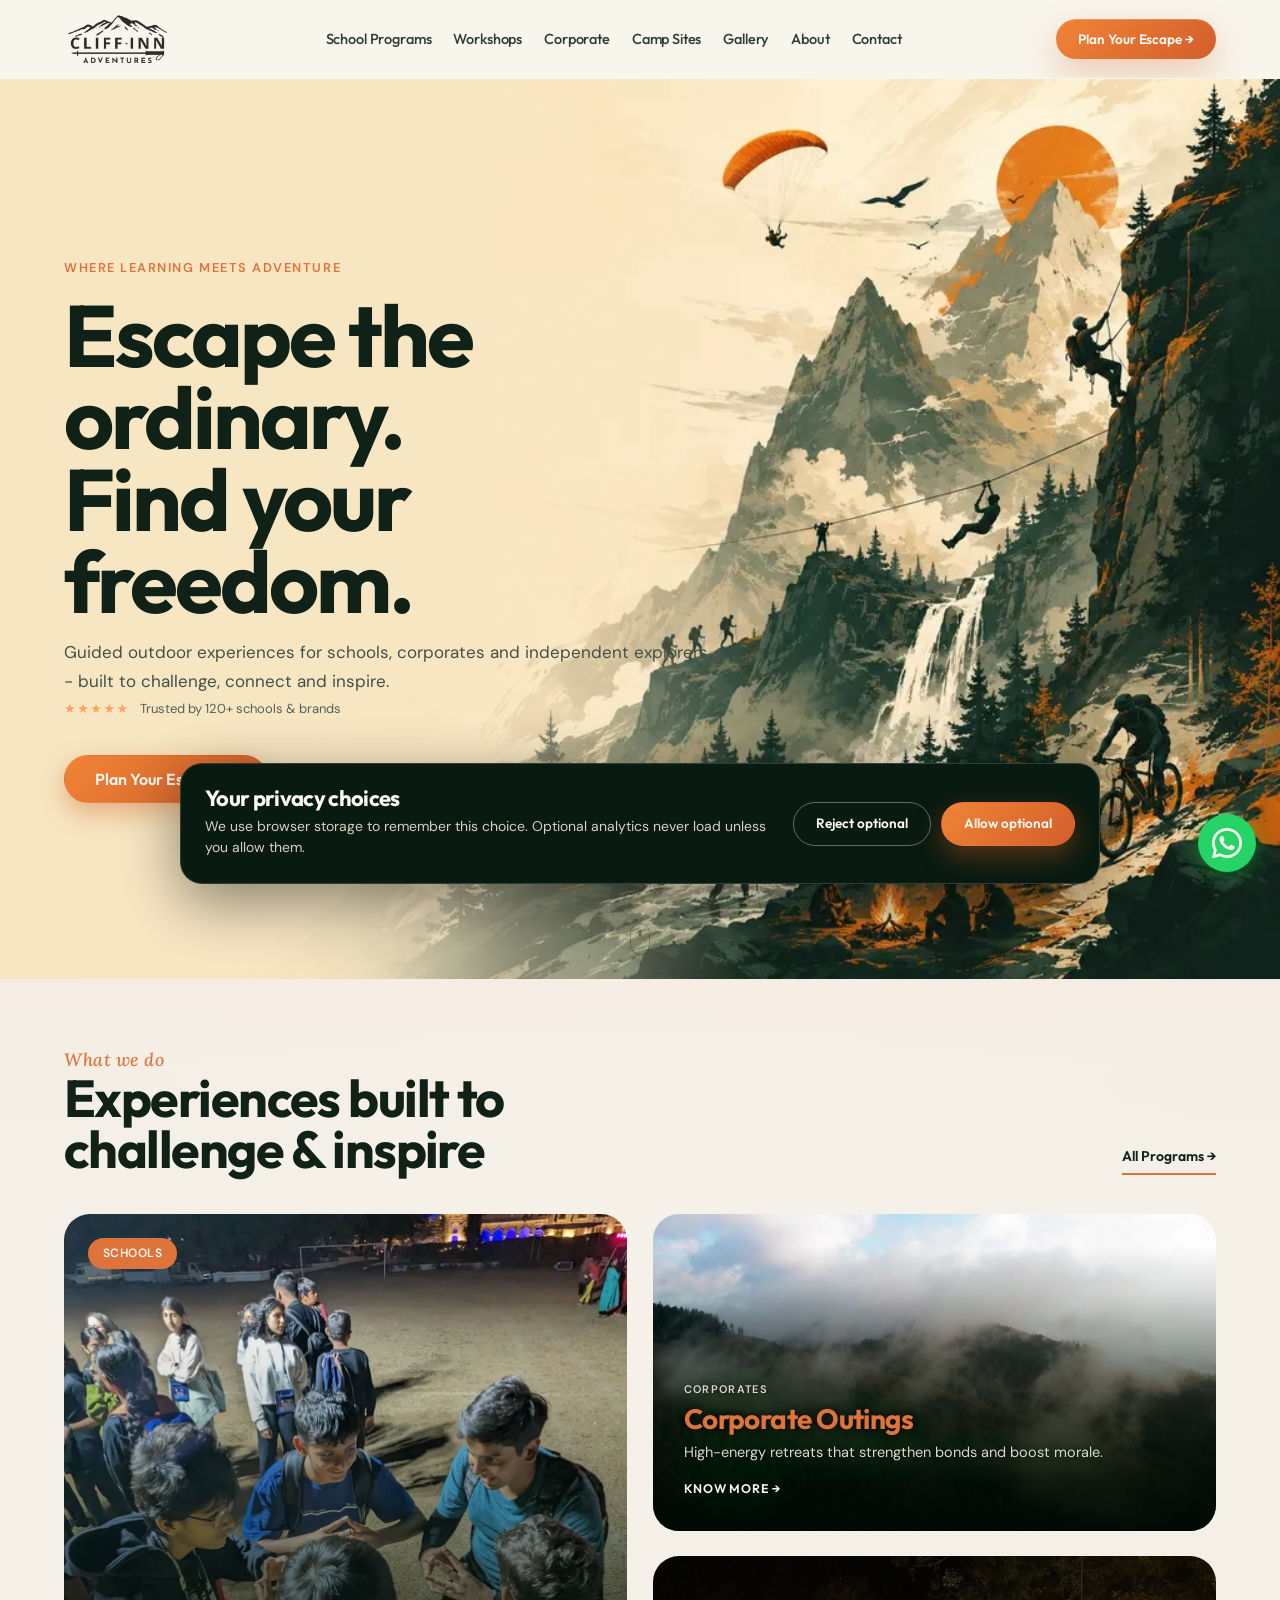
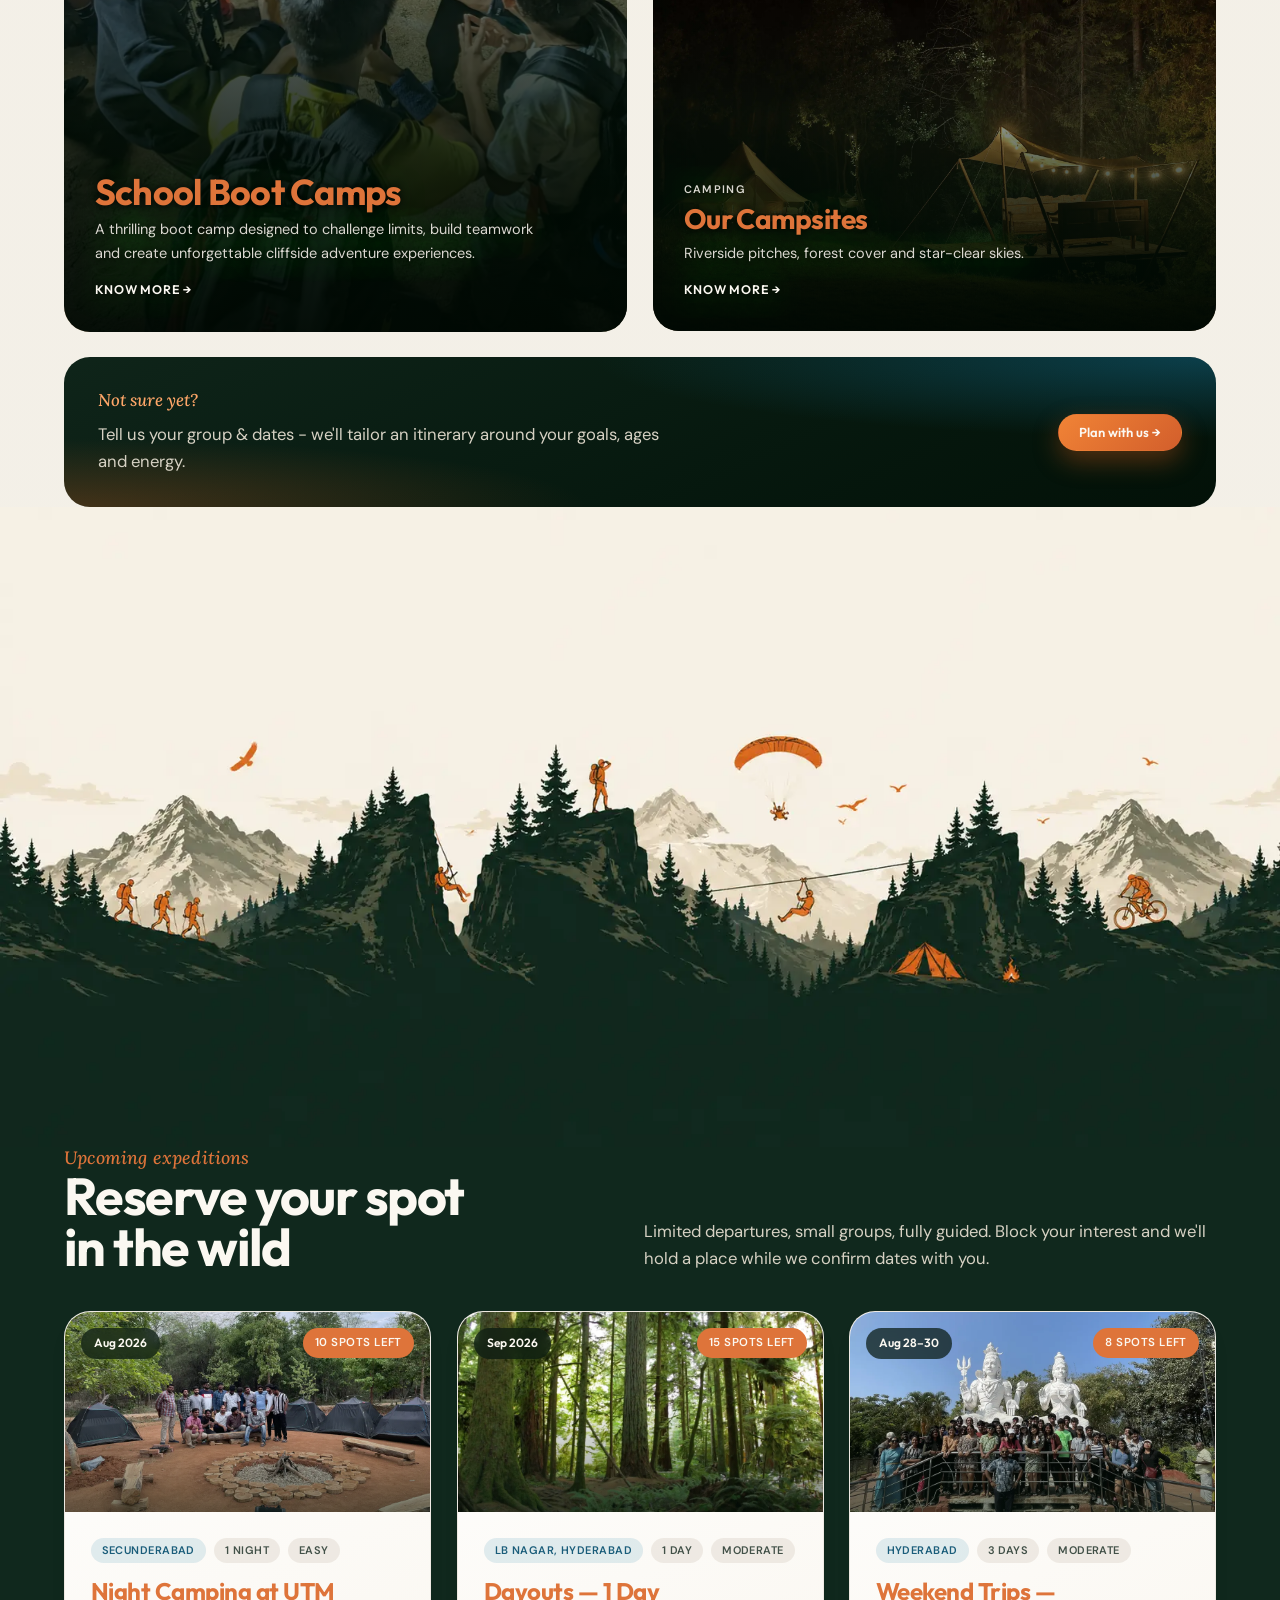
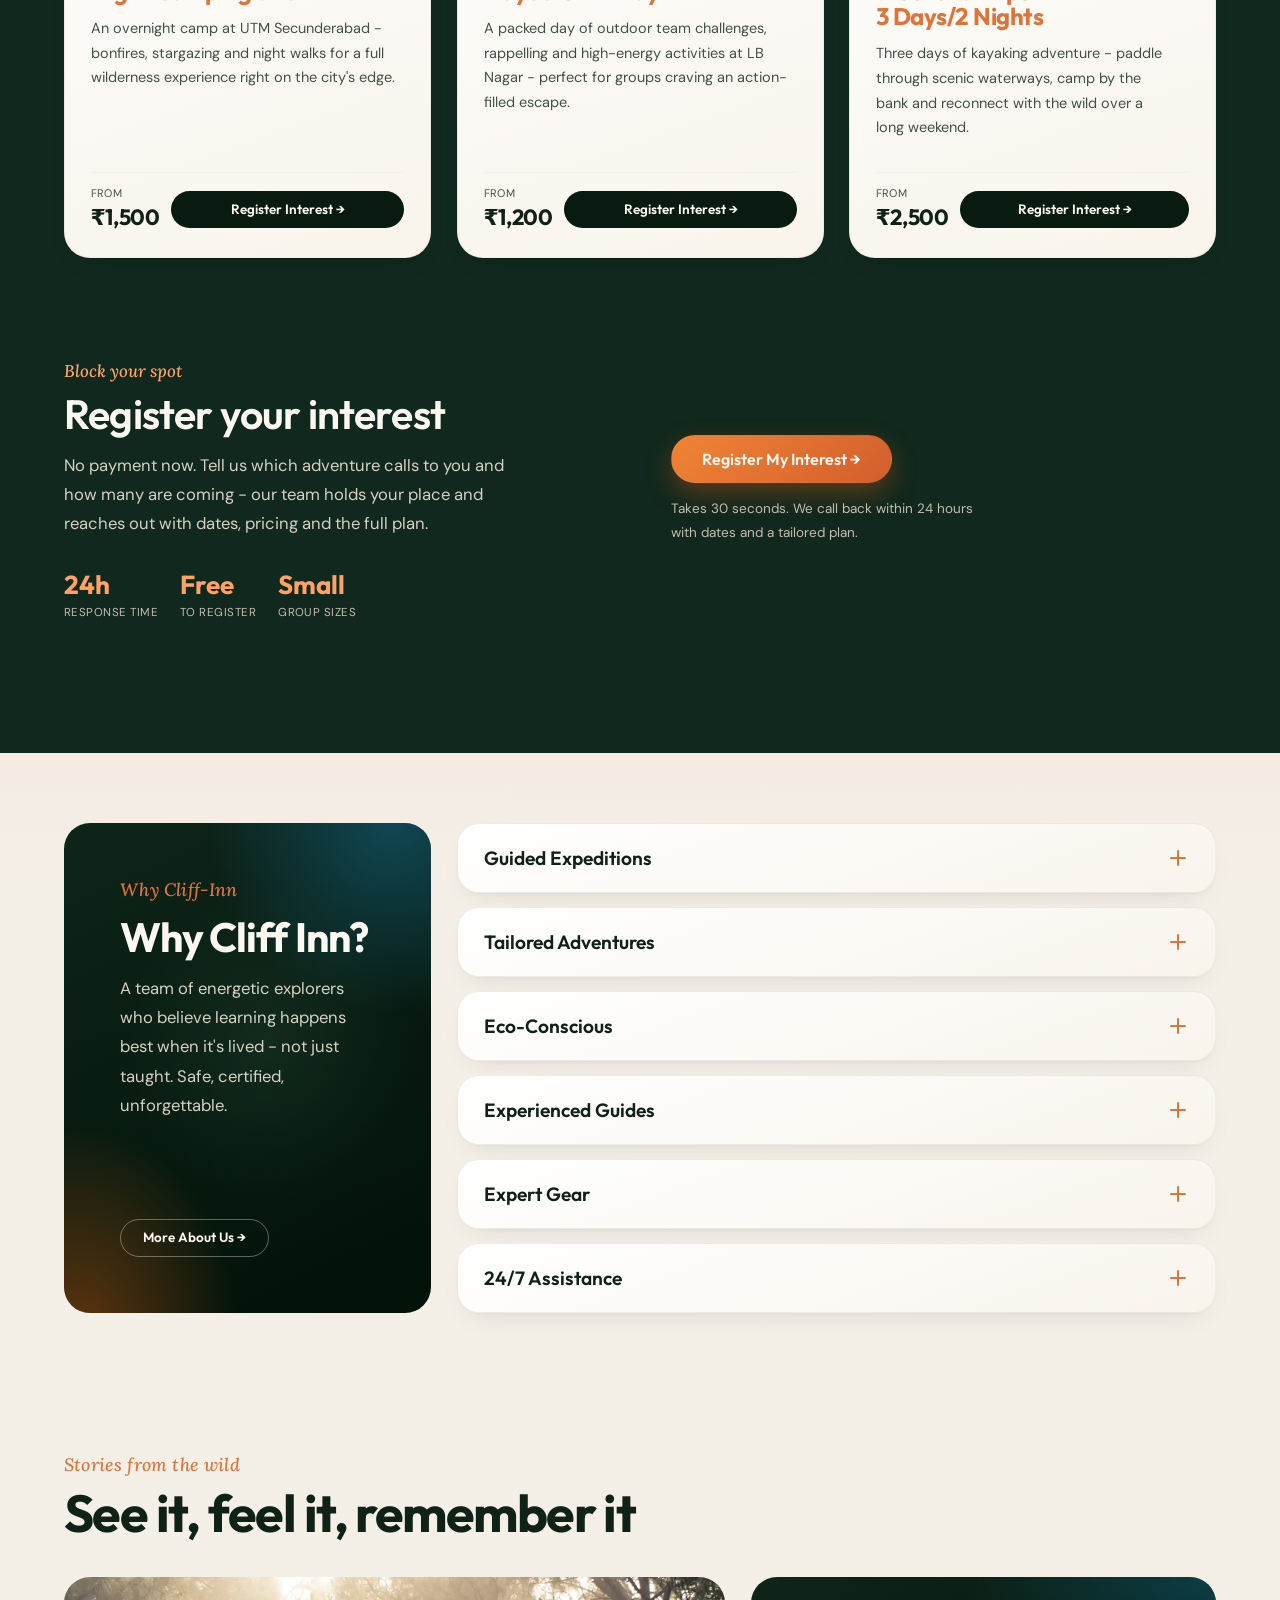
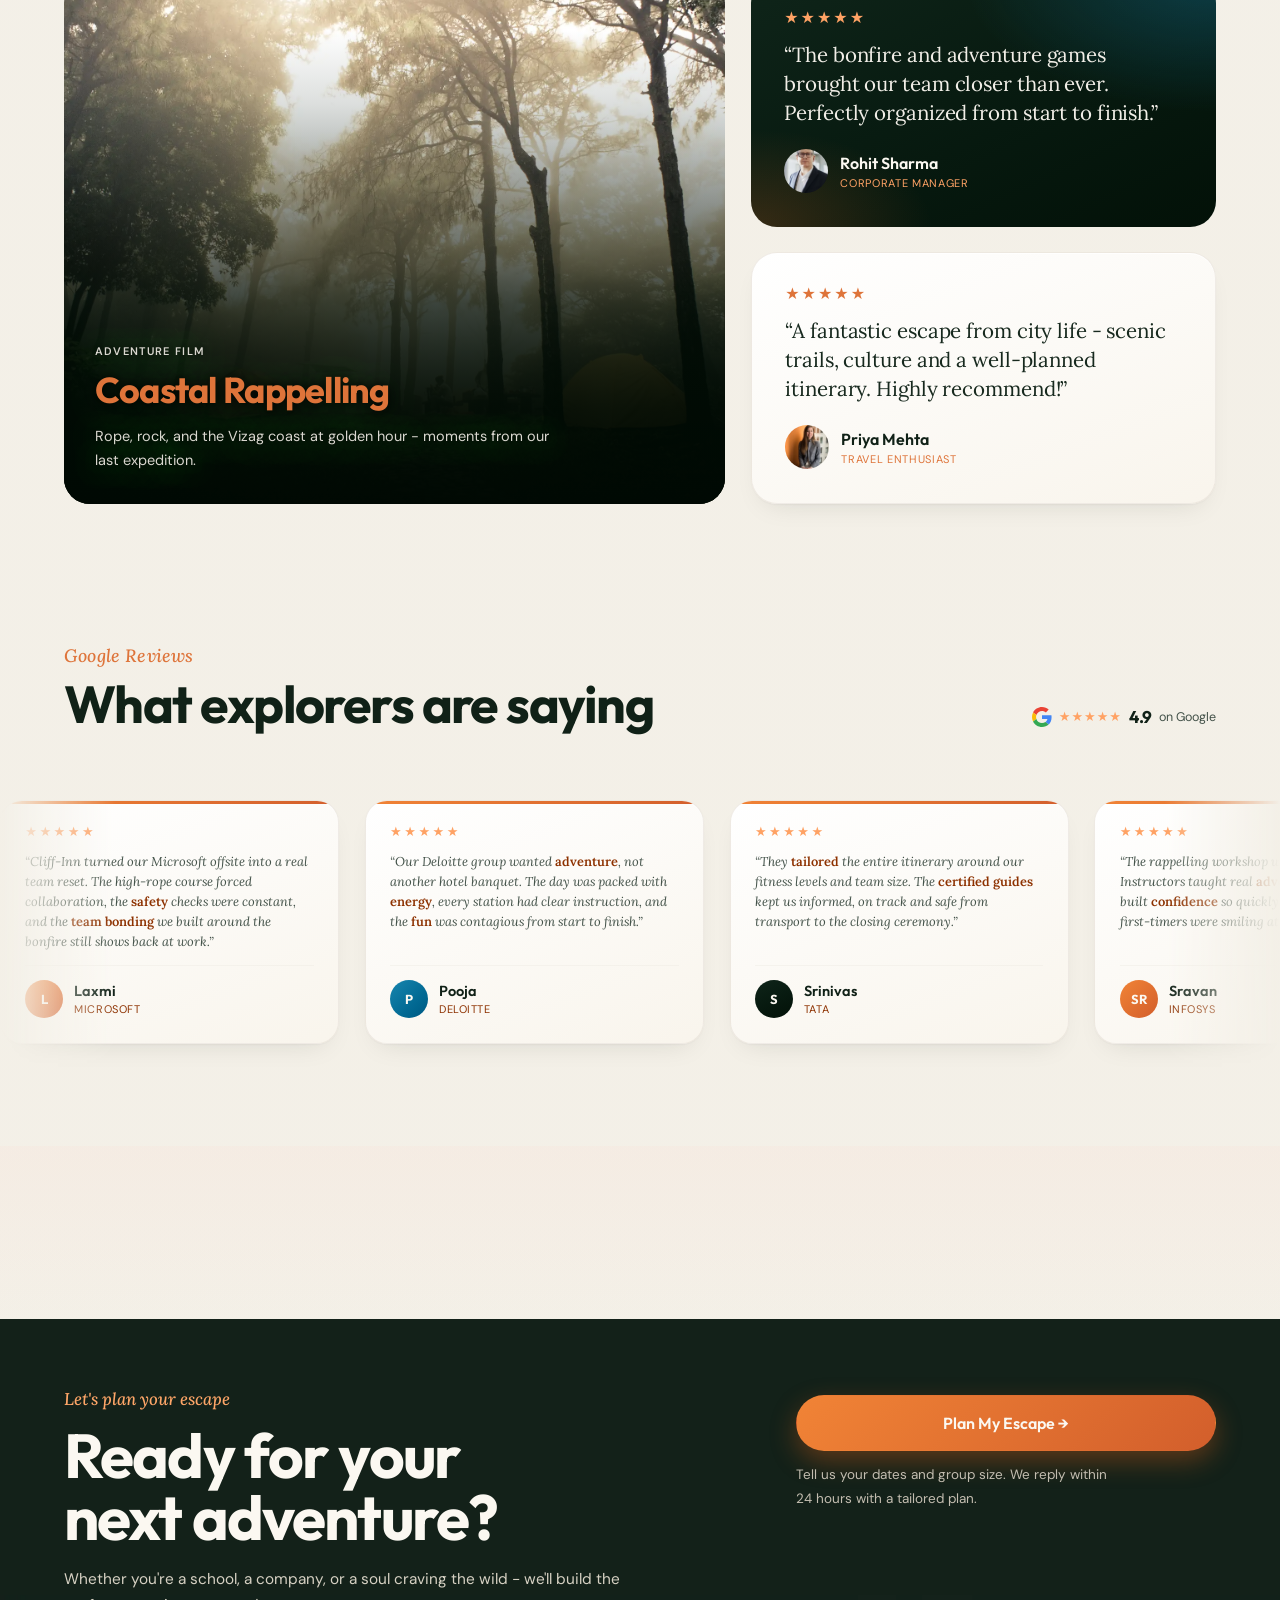
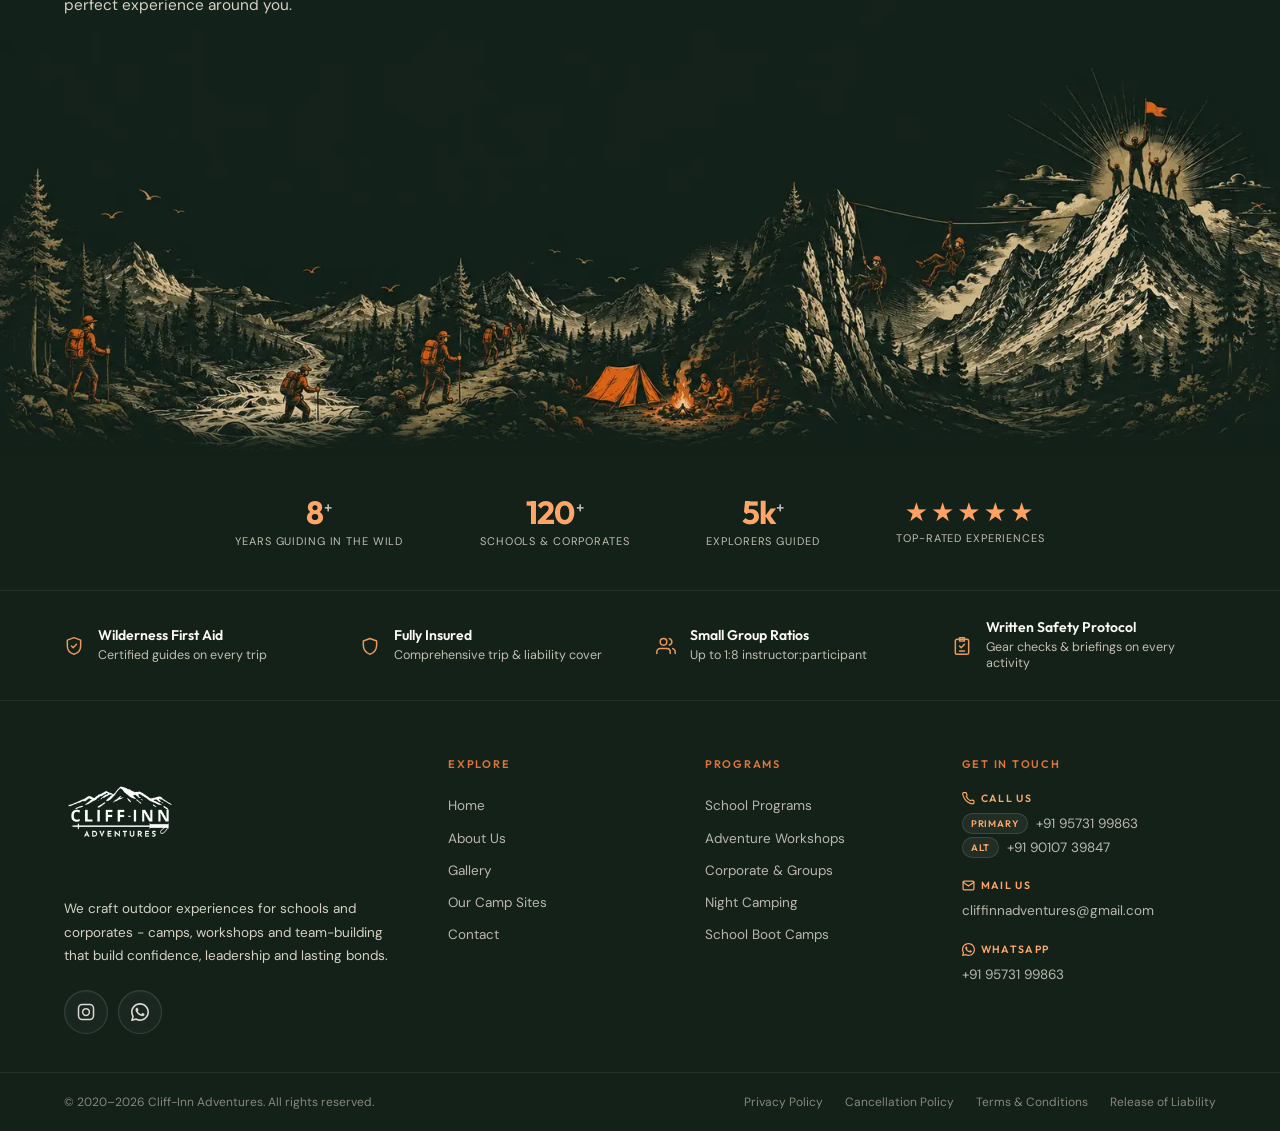
==== commit ca1d5f25: "feat: update website content, UX, and audit fixes" ====
--- a/index.html
+++ b/index.html
@@ -4,12 +4,12 @@
 <meta charset="utf-8">
 <meta name="viewport" content="width=device-width, initial-scale=1">
 <meta name="theme-color" content="#0f2a1f">
-<title>Cliff-Inn Adventures — Where Learning Meets Adventure</title>
-<meta name="description" content="Guided outdoor experiences for schools, corporates and independent explorers — rappelling, treks, night camps and team challenges across India.">
+<title>Cliff-Inn Adventures - Where Learning Meets Adventure</title>
+<meta name="description" content="Guided outdoor experiences for schools, corporates and independent explorers - rappelling, treks, night camps and team challenges across India.">
 <link rel="canonical" href="https://www.cliffinnadventures.com/">
 <meta property="og:type" content="website">
-<meta property="og:title" content="Cliff-Inn Adventures — Where Learning Meets Adventure">
-<meta property="og:description" content="Rappelling, treks, night camps and team challenges — designed to build confidence, connection and a taste for the wild.">
+<meta property="og:title" content="Cliff-Inn Adventures - Where Learning Meets Adventure">
+<meta property="og:description" content="Rappelling, treks, night camps and team challenges - designed to build confidence, connection and a taste for the wild.">
 <meta property="og:url" content="https://www.cliffinnadventures.com/">
 <meta property="og:image" content="https://www.cliffinnadventures.com/assets/og-image.jpg">
 <meta property="og:image:width" content="1200">
@@ -20,7 +20,6 @@
 <link rel="manifest" href="site.webmanifest">
 <link rel="preconnect" href="https://fonts.googleapis.com">
 <link rel="preconnect" href="https://fonts.gstatic.com" crossorigin>
-<link rel="preconnect" href="https://images.unsplash.com" crossorigin>
 <link href="https://fonts.googleapis.com/css2?family=Outfit:wght@400;500;600;700&family=DM+Sans:wght@400;500;600;700&family=Lora:ital,wght@1,400;1,500&display=swap" rel="stylesheet">
 <link rel="preload" as="image" href="assets/Background/hero-image-2-1920.webp" imagesrcset="assets/Background/hero-image-2-960.webp 960w, assets/Background/hero-image-2-1280.webp 1280w, assets/Background/hero-image-2-1920.webp 1920w, assets/Background/hero-image-2-2560.webp 2560w" imagesizes="(max-width: 767px) 100vw, 58vw" fetchpriority="high">
 <link rel="stylesheet" href="css/variables.css">
@@ -40,7 +39,7 @@
   "name": "Cliff-Inn Adventures",
   "url": "https://www.cliffinnadventures.com",
   "logo": "https://www.cliffinnadventures.com/assets/Logo/c-a-black-260.webp",
-  "description": "Guided outdoor experiences for schools, corporates and independent explorers — rappelling, treks, night camps and team challenges across India.",
+  "description": "Guided outdoor experiences for schools, corporates and independent explorers - rappelling, treks, night camps and team challenges across India.",
   "telephone": "+91-95731-99863",
   "email": "cliffinnadventures@gmail.com",
   "sameAs": [
@@ -60,7 +59,7 @@
 <a class="skip-link" href="#main">Skip to content</a>
 <header class="header" id="site-header" data-menu-open="false" data-scrolled="false">
   <div class="header__inner">
-    <a class="brand" href="index.html" aria-label="Cliff-Inn Adventures — Home" data-key="home">
+    <a class="brand" href="index.html" aria-label="Cliff-Inn Adventures - Home" data-key="home">
       <img class="brand__logo brand__logo--dark" src="assets/Logo/c-a-black-260.webp" srcset="assets/Logo/c-a-black-180.webp 180w, assets/Logo/c-a-black-260.webp 260w, assets/Logo/c-a-black-360.webp 360w" sizes="107px" alt="Cliff-Inn Adventures" width="107" height="107" decoding="async">
       <img class="brand__logo brand__logo--light" src="assets/Logo/c-a-white-260.webp" srcset="assets/Logo/c-a-white-180.webp 180w, assets/Logo/c-a-white-260.webp 260w, assets/Logo/c-a-white-360.webp 360w" sizes="107px" alt="" width="107" height="107" aria-hidden="true" decoding="async">
     </a>
@@ -91,7 +90,7 @@
   </div>
 </header>
 
-<!-- Mobile drawer — sibling of <header> (not descendant) so that .header can
+<!-- Mobile drawer - sibling of <header> (not descendant) so that .header can
      safely use `contain: paint layout` for scroll performance. Paint/layout
      containment establishes a new containing block for fixed descendants,
      which would collapse this full-viewport drawer to the header's rect if
@@ -128,14 +127,14 @@
   <!-- HERO -->
   <section class="hero-banner hero-banner--home" aria-labelledby="hero-title" data-hero data-nav-invert>
     <div class="hero-banner__media" data-hero-media>
-      <img src="assets/Background/hero-image-2-1280.webp" srcset="assets/Background/hero-image-2-960.webp 960w, assets/Background/hero-image-2-1280.webp 1280w, assets/Background/hero-image-2-1920.webp 1920w, assets/Background/hero-image-2-2560.webp 2560w" sizes="(max-width: 767px) 100vw, 58vw" alt="" loading="eager" fetchpriority="high" width="1280" height="960" decoding="async">
+      <img src="assets/Background/hero-image-2-1280.webp" srcset="assets/Background/hero-image-2-960.webp 960w, assets/Background/hero-image-2-1280.webp 1280w, assets/Background/hero-image-2-1920.webp 1920w, assets/Background/hero-image-2-2560.webp 2560w" sizes="(max-width: 767px) 100vw, 58vw" alt="Outdoor adventurers climbing, hiking, cycling and camping across a mountain landscape" loading="eager" fetchpriority="high" width="1280" height="960" decoding="async">
     </div>
     <div class="hero-banner__scrim" aria-hidden="true"></div>
     <div class="hero-banner__inner hero-copy">
       <div>
         <span class="eyebrow eyebrow--on-dark" data-hero-eyebrow><span></span>Where learning meets adventure</span>
         <h1 id="hero-title" data-hero-title>Escape the ordinary.<br>Find your freedom.</h1>
-        <p data-hero-description>Guided outdoor experiences for schools, corporates and independent explorers — built to challenge, connect and inspire.</p>
+        <p data-hero-description>Guided outdoor experiences for schools, corporates and independent explorers - built to challenge, connect and inspire.</p>
       </div>
       <div data-hero-actions>
         <div class="hero-trust">
@@ -172,11 +171,12 @@
         </div>
       </a>
       <a class="tile tile--image span-6 tile--short" href="corporate-packages.html" data-animate>
-        <img src="assets/images/cliffinnadventures/hero/adventure-day-out.webp" alt="Corporate team competing in tug-of-war during an outdoor team-building event" loading="lazy" width="1344" height="756">
+        <img src="assets/images/cliffinnadventures/corporate/corporate-outing-01.webp" alt="Corporate team around a campfire during an outdoor team-building event" loading="lazy" width="1344" height="756">
         <div class="tile__body">
           <span class="tile__eyebrow">Corporates</span>
           <h3 class="tile__title tile__title--lg">Corporate Outings</h3>
           <p class="tile__desc">High-energy retreats that strengthen bonds and boost morale.</p>
+          <span class="card__foot-text tile__cta-text">Know More →</span>
         </div>
       </a>
       <a class="tile tile--image span-6 tile--short" href="camp-sites.html" data-animate>
@@ -185,12 +185,13 @@
           <span class="tile__eyebrow">Camping</span>
           <h3 class="tile__title tile__title--lg">Our Campsites</h3>
           <p class="tile__desc">Riverside pitches, forest cover and star-clear skies.</p>
+          <span class="card__foot-text tile__cta-text">Know More →</span>
         </div>
       </a>
       <div class="tile tile--dark-soft span-12 tile--cta-row" data-animate>
         <div>
           <span class="serif kicker--on-dark">Not sure yet?</span>
-          <p class="section-head__lead u-mt-2 u-max-52">Tell us your group &amp; dates — we'll tailor an itinerary around your goals, ages and energy.</p>
+          <p class="section-head__lead u-mt-2 u-max-52">Tell us your group &amp; dates - we'll tailor an itinerary around your goals, ages and energy.</p>
         </div>
         <a class="btn btn--primary btn--sm" href="#interest" data-modal-open data-modal-trip="General enquiry">Plan with us →</a>
       </div>
@@ -223,75 +224,75 @@
 
       <article class="card" data-animate>
         <div class="card__media">
-          <img src="assets/images/cliffinnadventures/expeditions/black-peak-himalaya.webp" alt="Snow-line ridge on a Himalayan trek" loading="lazy" width="1056" height="792">
+          <img src="assets/images/cliffinnadventures/night-camping/night-camp-1.webp" alt="Camping tents set up under the stars for an overnight adventure" loading="lazy" width="1056" height="792">
           <div class="card__scrim"></div>
-          <span class="chip chip--glass card__badge">Oct 2026</span>
-          <span class="chip chip--ember-sm card__badge-right">8 spots left</span>
+          <span class="chip chip--glass card__badge">Aug 2026</span>
+          <span class="chip chip--ember-sm card__badge-right">10 spots left</span>
         </div>
         <div class="card__body">
           <div class="card__meta">
-            <span class="chip chip--sky">Himachal</span>
-            <span class="chip chip--neutral">6 Days</span>
-            <span class="chip chip--neutral">Moderate</span>
-          </div>
-          <h3 class="card__title card__title--lg">Himalayan High Trek</h3>
-          <p class="card__desc">Snow-line trails, alpine meadows and summit views on a fully-supported Himalayan crossing.</p>
+            <span class="chip chip--sky">Secunderabad</span>
+            <span class="chip chip--neutral">1 Night</span>
+            <span class="chip chip--neutral">Easy</span>
+          </div>
+          <h3 class="card__title card__title--lg">Night Camping at UTM</h3>
+          <p class="card__desc">An overnight camp at UTM Secunderabad - bonfires, stargazing and night walks for a full wilderness experience right on the city's edge.</p>
           <div class="card__footer">
             <div>
               <div class="card__price-label">From</div>
-              <div class="card__price">₹18,500</div>
-            </div>
-            <a class="btn btn--dark btn--sm" href="#interest" data-trip="Himalayan High Trek">Register Interest →</a>
+              <div class="card__price">₹1,500</div>
+            </div>
+            <a class="btn btn--dark btn--sm" href="#interest" data-trip="Night Camping at UTM">Register Interest →</a>
           </div>
         </div>
       </article>
 
       <article class="card" data-animate>
         <div class="card__media">
-          <img src="assets/images/cliffinnadventures/night-camping/night-camp-1.webp" alt="Camping tents beneath tall trees at dusk" loading="lazy" width="1056" height="792">
+          <img src="assets/images/cliffinnadventures/hero/school-cohort-wide.webp" alt="Group of participants in an outdoor adventure day activity" loading="lazy" width="1344" height="756">
           <div class="card__scrim"></div>
-          <span class="chip chip--glass card__badge">Aug 2026</span>
-          <span class="chip chip--ember-sm card__badge-right">12 spots left</span>
+          <span class="chip chip--glass card__badge">Sep 2026</span>
+          <span class="chip chip--ember-sm card__badge-right">15 spots left</span>
         </div>
         <div class="card__body">
           <div class="card__meta">
-            <span class="chip chip--sky">Srisailam Forest</span>
-            <span class="chip chip--neutral">2 Days</span>
-            <span class="chip chip--neutral">Easy</span>
-          </div>
-          <h3 class="card__title card__title--lg">Nallamalla Night Camp</h3>
-          <p class="card__desc">Two days of forest camping, bonfires, night walks and star-gazing deep in the wild.</p>
+            <span class="chip chip--sky">LB Nagar, Hyderabad</span>
+            <span class="chip chip--neutral">1 Day</span>
+            <span class="chip chip--neutral">Moderate</span>
+          </div>
+          <h3 class="card__title card__title--lg">Dayouts — 1 Day</h3>
+          <p class="card__desc">A packed day of outdoor team challenges, rappelling and high-energy activities at LB Nagar - perfect for groups craving an action-filled escape.</p>
           <div class="card__footer">
             <div>
               <div class="card__price-label">From</div>
-              <div class="card__price">₹3,900</div>
-            </div>
-            <a class="btn btn--dark btn--sm" href="#interest" data-trip="Nallamalla Night Camp">Register Interest →</a>
+              <div class="card__price">₹1,200</div>
+            </div>
+            <a class="btn btn--dark btn--sm" href="#interest" data-trip="Adventure Day Out LB Nagar">Register Interest →</a>
           </div>
         </div>
       </article>
 
       <article class="card" data-animate>
         <div class="card__media">
-          <img src="assets/images/cliffinnadventures/hero/cliffside-panorama.webp" alt="Dramatic coastal cliffs rising above the sea at golden light" loading="lazy" width="1920" height="1080">
+          <img src="assets/images/cliffinnadventures/trips-and-tours/trek-scenery-1.webp" alt="Scenic waterway perfect for a kayaking adventure" loading="lazy" width="1056" height="792">
           <div class="card__scrim"></div>
-          <span class="chip chip--glass card__badge">Sep 2026</span>
-          <span class="chip chip--ember-sm card__badge-right">6 spots left</span>
+          <span class="chip chip--glass card__badge">Aug 28–30</span>
+          <span class="chip chip--ember-sm card__badge-right">8 spots left</span>
         </div>
         <div class="card__body">
           <div class="card__meta">
-            <span class="chip chip--sky">Vizag Coast</span>
+            <span class="chip chip--sky">Hyderabad</span>
             <span class="chip chip--neutral">3 Days</span>
-            <span class="chip chip--neutral">Challenging</span>
-          </div>
-          <h3 class="card__title card__title--lg">Coastal Rappelling Expedition</h3>
-          <p class="card__desc">Descend dramatic sea cliffs, then trek hidden coves — our most adrenaline-packed weekend.</p>
+            <span class="chip chip--neutral">Moderate</span>
+          </div>
+          <h3 class="card__title card__title--lg">Weekend Trips — 3 Days/2 Nights</h3>
+          <p class="card__desc">Three days of kayaking adventure - paddle through scenic waterways, camp by the bank and reconnect with the wild over a long weekend.</p>
           <div class="card__footer">
             <div>
               <div class="card__price-label">From</div>
-              <div class="card__price">₹7,500</div>
-            </div>
-            <a class="btn btn--dark btn--sm" href="#interest" data-trip="Coastal Rappelling Expedition">Register Interest →</a>
+              <div class="card__price">₹2,500</div>
+            </div>
+            <a class="btn btn--dark btn--sm" href="#interest" data-trip="Dog Kayaking">Register Interest →</a>
           </div>
         </div>
       </article>
@@ -304,7 +305,7 @@
         <div>
           <span class="serif interest-cta__eyebrow">Block your spot</span>
           <h3 class="interest-cta__title">Register your interest</h3>
-          <p class="interest-cta__lead">No payment now. Tell us which adventure calls to you and how many are coming — our team holds your place and reaches out with dates, pricing and the full plan.</p>
+          <p class="interest-cta__lead">No payment now. Tell us which adventure calls to you and how many are coming - our team holds your place and reaches out with dates, pricing and the full plan.</p>
           <div class="interest__stats">
             <div><div class="interest__stat-num">24h</div><div class="interest__stat-label">Response time</div></div>
             <div><div class="interest__stat-num">Free</div><div class="interest__stat-label">To register</div></div>
@@ -327,46 +328,138 @@
       <div class="tile tile--dark span-4 row-2" data-animate>
         <div>
           <span class="eyebrow eyebrow--on-dark"><span></span>Why Cliff-Inn</span>
-          <h2 id="why-title" class="why__title">What makes us different</h2>
-          <p class="why__lead">A team of energetic explorers who believe learning happens best when it's lived — not just taught. Safe, certified, unforgettable.</p>
+          <h2 id="why-title" class="why__title">Why Cliff Inn?</h2>
+          <p class="why__lead">A team of energetic explorers who believe learning happens best when it's lived - not just taught. Safe, certified, unforgettable.</p>
         </div>
         <a class="btn btn--outline-dark btn--sm why__cta" href="about.html">More About Us →</a>
       </div>
 
-      <div class="feature span-4" data-animate>
-        <span class="feature__num" aria-hidden="true">01</span>
-        <h3 class="feature__title">Guided Expeditions</h3>
-        <p class="feature__desc">Seasoned guides who know the terrain inside out.</p>
-      </div>
-
-      <div class="feature span-4" data-animate>
-        <span class="feature__num" aria-hidden="true">02</span>
-        <h3 class="feature__title">Tailored Adventures</h3>
-        <p class="feature__desc">Shaped around your group — age, goals and thrill.</p>
-      </div>
-
-      <div class="feature span-4" data-animate>
-        <span class="feature__num" aria-hidden="true">03</span>
-        <h3 class="feature__title">Eco-Conscious</h3>
-        <p class="feature__desc">Leave-no-trace camps that respect the wild.</p>
-      </div>
-
-      <div class="feature span-4" data-animate>
-        <span class="feature__num" aria-hidden="true">04</span>
-        <h3 class="feature__title">Experienced Guides</h3>
-        <p class="feature__desc">Passion-driven leaders trained in first response.</p>
-      </div>
-
-      <div class="feature span-6" data-animate>
-        <span class="feature__num" aria-hidden="true">05</span>
-        <h3 class="feature__title">Expert Gear</h3>
-        <p class="feature__desc">Inspected, certified equipment for climbing, rappelling and camping.</p>
-      </div>
-
-      <div class="feature span-6" data-animate>
-        <span class="feature__num" aria-hidden="true">06</span>
-        <h3 class="feature__title">24/7 Assistance</h3>
-        <p class="feature__desc">On-ground support before, during and after every single trip.</p>
+      <div class="accordion accordion--why span-8 row-2" data-accordion data-accordion-single data-animate>
+        <div class="accordion__item" data-accordion-item>
+          <h3>
+            <button class="accordion__trigger" type="button" data-accordion-trigger aria-expanded="false" aria-controls="why-panel-1" id="why-trigger-1">
+              <span>Guided Expeditions</span>
+              <span class="accordion__icon" aria-hidden="true">
+                <svg width="22" height="22" viewBox="0 0 22 22" fill="none" stroke="currentColor" stroke-width="2" stroke-linecap="round">
+                  <line x1="11" y1="4" x2="11" y2="18"></line>
+                  <line x1="4" y1="11" x2="18" y2="11"></line>
+                </svg>
+              </span>
+            </button>
+          </h3>
+          <div class="accordion__panel" data-accordion-panel id="why-panel-1" role="region" aria-labelledby="why-trigger-1">
+            <div class="accordion__panel-inner">
+              <div class="accordion__panel-content">
+                <p>Seasoned guides who know the terrain inside out. Every route, campsite and activity is led by professionals who prioritise safety and storytelling in equal measure.</p>
+              </div>
+            </div>
+          </div>
+        </div>
+
+        <div class="accordion__item" data-accordion-item>
+          <h3>
+            <button class="accordion__trigger" type="button" data-accordion-trigger aria-expanded="false" aria-controls="why-panel-2" id="why-trigger-2">
+              <span>Tailored Adventures</span>
+              <span class="accordion__icon" aria-hidden="true">
+                <svg width="22" height="22" viewBox="0 0 22 22" fill="none" stroke="currentColor" stroke-width="2" stroke-linecap="round">
+                  <line x1="11" y1="4" x2="11" y2="18"></line>
+                  <line x1="4" y1="11" x2="18" y2="11"></line>
+                </svg>
+              </span>
+            </button>
+          </h3>
+          <div class="accordion__panel" data-accordion-panel id="why-panel-2" role="region" aria-labelledby="why-trigger-2">
+            <div class="accordion__panel-inner">
+              <div class="accordion__panel-content">
+                <p>Shaped around your group - age, goals and thrill. We design itineraries that match fitness levels, learning outcomes and the kind of memories you want to create.</p>
+              </div>
+            </div>
+          </div>
+        </div>
+
+        <div class="accordion__item" data-accordion-item>
+          <h3>
+            <button class="accordion__trigger" type="button" data-accordion-trigger aria-expanded="false" aria-controls="why-panel-3" id="why-trigger-3">
+              <span>Eco-Conscious</span>
+              <span class="accordion__icon" aria-hidden="true">
+                <svg width="22" height="22" viewBox="0 0 22 22" fill="none" stroke="currentColor" stroke-width="2" stroke-linecap="round">
+                  <line x1="11" y1="4" x2="11" y2="18"></line>
+                  <line x1="4" y1="11" x2="18" y2="11"></line>
+                </svg>
+              </span>
+            </button>
+          </h3>
+          <div class="accordion__panel" data-accordion-panel id="why-panel-3" role="region" aria-labelledby="why-trigger-3">
+            <div class="accordion__panel-inner">
+              <div class="accordion__panel-content">
+                <p>Leave-no-trace camps that respect the wild. We carry back everything we carry in, choose low-impact routes and teach participants to do the same.</p>
+              </div>
+            </div>
+          </div>
+        </div>
+
+        <div class="accordion__item" data-accordion-item>
+          <h3>
+            <button class="accordion__trigger" type="button" data-accordion-trigger aria-expanded="false" aria-controls="why-panel-4" id="why-trigger-4">
+              <span>Experienced Guides</span>
+              <span class="accordion__icon" aria-hidden="true">
+                <svg width="22" height="22" viewBox="0 0 22 22" fill="none" stroke="currentColor" stroke-width="2" stroke-linecap="round">
+                  <line x1="11" y1="4" x2="11" y2="18"></line>
+                  <line x1="4" y1="11" x2="18" y2="11"></line>
+                </svg>
+              </span>
+            </button>
+          </h3>
+          <div class="accordion__panel" data-accordion-panel id="why-panel-4" role="region" aria-labelledby="why-trigger-4">
+            <div class="accordion__panel-inner">
+              <div class="accordion__panel-content">
+                <p>Passion-driven leaders trained in first response. Every guide is certified in wilderness first aid, risk assessment and group management.</p>
+              </div>
+            </div>
+          </div>
+        </div>
+
+        <div class="accordion__item" data-accordion-item>
+          <h3>
+            <button class="accordion__trigger" type="button" data-accordion-trigger aria-expanded="false" aria-controls="why-panel-5" id="why-trigger-5">
+              <span>Expert Gear</span>
+              <span class="accordion__icon" aria-hidden="true">
+                <svg width="22" height="22" viewBox="0 0 22 22" fill="none" stroke="currentColor" stroke-width="2" stroke-linecap="round">
+                  <line x1="11" y1="4" x2="11" y2="18"></line>
+                  <line x1="4" y1="11" x2="18" y2="11"></line>
+                </svg>
+              </span>
+            </button>
+          </h3>
+          <div class="accordion__panel" data-accordion-panel id="why-panel-5" role="region" aria-labelledby="why-trigger-5">
+            <div class="accordion__panel-inner">
+              <div class="accordion__panel-content">
+                <p>Inspected, certified equipment for climbing, rappelling and camping. Helmets, harnesses, ropes and anchors are checked before every single use.</p>
+              </div>
+            </div>
+          </div>
+        </div>
+
+        <div class="accordion__item" data-accordion-item>
+          <h3>
+            <button class="accordion__trigger" type="button" data-accordion-trigger aria-expanded="false" aria-controls="why-panel-6" id="why-trigger-6">
+              <span>24/7 Assistance</span>
+              <span class="accordion__icon" aria-hidden="true">
+                <svg width="22" height="22" viewBox="0 0 22 22" fill="none" stroke="currentColor" stroke-width="2" stroke-linecap="round">
+                  <line x1="11" y1="4" x2="11" y2="18"></line>
+                  <line x1="4" y1="11" x2="18" y2="11"></line>
+                </svg>
+              </span>
+            </button>
+          </h3>
+          <div class="accordion__panel" data-accordion-panel id="why-panel-6" role="region" aria-labelledby="why-trigger-6">
+            <div class="accordion__panel-inner">
+              <div class="accordion__panel-content">
+                <p>On-ground support before, during and after every single trip. From the first enquiry to the follow-up message, you are never left guessing.</p>
+              </div>
+            </div>
+          </div>
+        </div>
       </div>
     </div>
     </div>
@@ -382,12 +475,12 @@
     </div>
     <div class="bento">
       <a class="tile tile--image span-7 row-2 tile--video" href="gallery.html" data-animate>
-        <img src="assets/images/cliffinnadventures/hero/camping-amidst-fog.webp" alt="Coastal cliff at sunset — the setting of our feature film" loading="lazy" width="1920" height="1266">
+        <img src="assets/images/cliffinnadventures/hero/camping-amidst-fog.webp" alt="Coastal cliff at sunset - the setting of our feature film" loading="lazy" width="1920" height="1266">
         <div class="card__scrim video-tile__scrim"></div>
         <div class="tile__body">
           <div class="tile__eyebrow">Adventure Film</div>
-          <div class="tile__title">Beach-View Rappelling</div>
-          <p class="tile__desc">Rope, rock, and the Vizag coast at golden hour — moments from our last expedition.</p>
+          <div class="tile__title">Coastal Rappelling</div>
+          <p class="tile__desc">Rope, rock, and the Vizag coast at golden hour - moments from our last expedition.</p>
         </div>
       </a>
 
@@ -396,7 +489,7 @@
         <span class="visually-hidden">Rated 5 out of 5 stars</span>
         <p class="quote__text">“The bonfire and adventure games brought our team closer than ever. Perfectly organized from start to finish.”</p>
         <div class="quote__attrib">
-          <div class="avatar"><img src="https://images.unsplash.com/photo-1560250097-0b93528c311a?auto=format&fit=crop&w=200&q=80" alt="Portrait of Rohit Sharma" loading="lazy" width="88" height="88"></div>
+          <div class="avatar"><img src="assets/images/cliffinnadventures/testimonials/testimonial-rohit-sharma.webp" alt="Portrait of Rohit Sharma" loading="lazy" width="88" height="88"></div>
           <div>
             <div class="quote__name">Rohit Sharma</div>
             <div class="quote__role">Corporate Manager</div>
@@ -407,9 +500,9 @@
       <div class="quote quote--light span-5" data-animate>
         <div class="rating" aria-hidden="true">★★★★★</div>
         <span class="visually-hidden">Rated 5 out of 5 stars</span>
-        <p class="quote__text">“A fantastic escape from city life — scenic trails, culture and a well-planned itinerary. Highly recommend!”</p>
+        <p class="quote__text">“A fantastic escape from city life - scenic trails, culture and a well-planned itinerary. Highly recommend!”</p>
         <div class="quote__attrib">
-          <div class="avatar"><img src="https://images.unsplash.com/photo-1573496359142-b8d87734a5a2?auto=format&fit=crop&w=200&q=80" alt="Portrait of Priya Mehta" loading="lazy" width="88" height="88"></div>
+          <div class="avatar"><img src="assets/images/cliffinnadventures/testimonials/testimonial-priya-mehta.webp" alt="Portrait of Priya Mehta" loading="lazy" width="88" height="88"></div>
           <div>
             <div class="quote__name">Priya Mehta</div>
             <div class="quote__role">Travel Enthusiast</div>
@@ -419,27 +512,181 @@
     </div>
   </section>
 
-  <!-- INSTAGRAM -->
-  <section class="section section--mist section--large-bottom" aria-labelledby="ig-title">
+
+  <!-- GOOGLE REVIEWS -->
+  <section class="section" aria-labelledby="google-reviews-title">
     <div class="container--wide">
-    <div class="section-head" data-animate>
-      <div>
-        <span class="eyebrow"><span></span>Follow the adventure</span>
-        <h2 id="ig-title">@cliffinnadventures</h2>
-      </div>
-      <a class="link-arrow" href="https://instagram.com/cliffinnadventures" rel="noopener noreferrer" target="_blank">Follow Us →</a>
-    </div>
-    <div class="bento">
-      <a class="tile tile--image tile--image-flat span-7 row-2 ig-tile--tall" href="https://instagram.com/cliffinnadventures" rel="noopener noreferrer" target="_blank" aria-label="Rappelling photo on Instagram">
-        <img src="assets/images/cliffinnadventures/adventure-workshops/rock-climbing-instruction.webp" alt="Climber rappelling down a rock face" loading="lazy" width="1344" height="1007">
-      </a>
-      <a class="tile tile--image tile--image-flat span-5 ig-tile--short" href="https://instagram.com/cliffinnadventures" rel="noopener noreferrer" target="_blank" aria-label="Campfire photo on Instagram">
-        <img src="assets/images/cliffinnadventures/hero/campfire-group-wide.webp" alt="Warm campfire under the stars" loading="lazy" width="1920" height="1080">
-      </a>
-      <a class="tile tile--image tile--image-flat span-5 ig-tile--short" href="https://instagram.com/cliffinnadventures" rel="noopener noreferrer" target="_blank" aria-label="Trekkers on a forest trail on Instagram">
-        <img src="assets/images/cliffinnadventures/camp-sites/vanavasam/vanavasam-01.webp" alt="Trekkers on a forest trail" loading="lazy" width="1056" height="792">
-      </a>
-    </div>
+      <div class="section-head" data-animate>
+        <div>
+          <span class="eyebrow"><span></span>Google Reviews</span>
+          <h2 id="google-reviews-title" class="section-title--tight">What explorers are saying</h2>
+        </div>
+        <div class="tmq-rating" aria-label="Rated 4.9 on Google Reviews">
+          <svg width="20" height="20" viewBox="0 0 48 48" aria-hidden="true" focusable="false">
+            <path fill="#EA4335" d="M24 9.5c3.54 0 6.71 1.22 9.21 3.6l6.85-6.85C35.9 2.38 30.47 0 24 0 14.62 0 6.51 5.38 2.56 13.22l7.98 6.19C12.43 13.72 17.74 9.5 24 9.5z"/>
+            <path fill="#4285F4" d="M46.98 24.55c0-1.57-.15-3.09-.38-4.55H24v9.02h12.94c-.58 2.96-2.26 5.48-4.78 7.18l7.73 6c4.51-4.18 7.09-10.36 7.09-17.65z"/>
+            <path fill="#FBBC05" d="M10.53 28.59c-.48-1.45-.76-2.99-.76-4.59s.27-3.14.76-4.59l-7.98-6.19C.92 16.46 0 20.12 0 24c0 3.88.92 7.54 2.56 10.78l7.97-6.19z"/>
+            <path fill="#34A853" d="M24 48c6.48 0 11.93-2.13 15.89-5.81l-7.73-6c-2.18 1.48-4.97 2.31-8.16 2.31-6.26 0-11.57-4.22-13.47-9.91l-7.98 6.19C6.51 42.62 14.62 48 24 48z"/>
+          </svg>
+          <span class="tmq-rating__stars" aria-hidden="true">★★★★★</span>
+          <strong class="tmq-rating__score">4.9</strong>
+          <span class="tmq-rating__label">on Google</span>
+        </div>
+      </div>
+    </div>
+
+    <!-- Infinite marquee — two identical sets; -50% translateX loops seamlessly -->
+    <div class="tmq" aria-label="Scrolling customer testimonials">
+      <div class="tmq__track">
+
+        <!-- Set 1 (visible to AT) -->
+        <div class="tmq__set">
+          <article class="tmq__card">
+            <div class="tmq__card-head">
+              <span class="tmq__stars" aria-label="5 out of 5 stars">★★★★★</span>
+            </div>
+            <p class="tmq__text">“Cliff-Inn turned our Microsoft offsite into a real team reset. The high-rope course forced collaboration, the <strong>safety</strong> checks were constant, and the <strong>team bonding</strong> we built around the bonfire still shows back at work.”</p>
+            <footer class="tmq__attrib">
+              <span class="tmq__avatar" aria-hidden="true">L</span>
+              <div>
+                <div class="tmq__name">Laxmi</div>
+                <div class="tmq__role">Microsoft</div>
+              </div>
+            </footer>
+          </article>
+
+          <article class="tmq__card">
+            <div class="tmq__card-head">
+              <span class="tmq__stars" aria-label="5 out of 5 stars">★★★★★</span>
+            </div>
+            <p class="tmq__text">“Our Deloitte group wanted <strong>adventure</strong>, not another hotel banquet. The day was packed with <strong>energy</strong>, every station had clear instruction, and the <strong>fun</strong> was contagious from start to finish.”</p>
+            <footer class="tmq__attrib">
+              <span class="tmq__avatar" aria-hidden="true">P</span>
+              <div>
+                <div class="tmq__name">Pooja</div>
+                <div class="tmq__role">Deloitte</div>
+              </div>
+            </footer>
+          </article>
+
+          <article class="tmq__card">
+            <div class="tmq__card-head">
+              <span class="tmq__stars" aria-label="5 out of 5 stars">★★★★★</span>
+            </div>
+            <p class="tmq__text">“They <strong>tailored</strong> the entire itinerary around our fitness levels and team size. The <strong>certified guides</strong> kept us informed, on track and safe from transport to the closing ceremony.”</p>
+            <footer class="tmq__attrib">
+              <span class="tmq__avatar" aria-hidden="true">S</span>
+              <div>
+                <div class="tmq__name">Srinivas</div>
+                <div class="tmq__role">TATA</div>
+              </div>
+            </footer>
+          </article>
+
+          <article class="tmq__card">
+            <div class="tmq__card-head">
+              <span class="tmq__stars" aria-label="5 out of 5 stars">★★★★★</span>
+            </div>
+            <p class="tmq__text">“The rappelling workshop was the highlight. Instructors taught real <strong>adventure skills</strong> and built <strong>confidence</strong> so quickly that even nervous first-timers were smiling at the top.”</p>
+            <footer class="tmq__attrib">
+              <span class="tmq__avatar" aria-hidden="true">Sr</span>
+              <div>
+                <div class="tmq__name">Sravan</div>
+                <div class="tmq__role">Infosys</div>
+              </div>
+            </footer>
+          </article>
+
+          <article class="tmq__card">
+            <div class="tmq__card-head">
+              <span class="tmq__stars" aria-label="5 out of 5 stars">★★★★★</span>
+            </div>
+            <p class="tmq__text">“Our students came back from the boot camp more collaborative and self-assured. The blend of <strong>learning</strong>, <strong>confidence</strong> and strict <strong>safety</strong> made it a standout school experience.”</p>
+            <footer class="tmq__attrib">
+              <span class="tmq__avatar" aria-hidden="true">V</span>
+              <div>
+                <div class="tmq__name">Vlad</div>
+                <div class="tmq__role">International School</div>
+              </div>
+            </footer>
+          </article>
+
+          <article class="tmq__card">
+            <div class="tmq__card-head">
+              <span class="tmq__stars" aria-label="5 out of 5 stars">★★★★★</span>
+            </div>
+            <p class="tmq__text">“The night camp gave us <strong>nature</strong> at its best. Tents, campfire cooking and the sunrise trek created <strong>memories</strong> our team talks about every quarter.”</p>
+            <footer class="tmq__attrib">
+              <span class="tmq__avatar" aria-hidden="true">A</span>
+              <div>
+                <div class="tmq__name">Anuj</div>
+                <div class="tmq__role">Corporate Lead</div>
+              </div>
+            </footer>
+          </article>
+
+          <article class="tmq__card">
+            <div class="tmq__card-head">
+              <span class="tmq__stars" aria-label="5 out of 5 stars">★★★★★</span>
+            </div>
+            <p class="tmq__text">“They converted our school ground into a <strong>safe adventure park</strong>. The <strong>convenience</strong> of staying on campus plus the focus on <strong>teamwork</strong> made it our best sports-day upgrade yet. My favourite quote from a student was, 'Can they come every week?'”</p>
+            <footer class="tmq__attrib">
+              <span class="tmq__avatar" aria-hidden="true">R</span>
+              <div>
+                <div class="tmq__name">Ravi</div>
+                <div class="tmq__role">School Director</div>
+              </div>
+            </footer>
+          </article>
+        </div>
+
+        <!-- Set 2 — exact duplicate for seamless infinite loop (hidden from AT) -->
+        <div class="tmq__set" aria-hidden="true">
+          <article class="tmq__card">
+            <div class="tmq__card-head"><span class="tmq__stars">★★★★★</span></div>
+            <p class="tmq__text">“Cliff-Inn turned our Microsoft offsite into a real team reset. The high-rope course forced collaboration, the <strong>safety</strong> checks were constant, and the <strong>team bonding</strong> we built around the bonfire still shows back at work.”</p>
+            <footer class="tmq__attrib"><span class="tmq__avatar">L</span><div><div class="tmq__name">Laxmi</div><div class="tmq__role">Microsoft</div></div></footer>
+          </article>
+          <article class="tmq__card">
+            <div class="tmq__card-head"><span class="tmq__stars">★★★★★</span></div>
+            <p class="tmq__text">“Our Deloitte group wanted <strong>adventure</strong>, not another hotel banquet. The day was packed with <strong>energy</strong>, every station had clear instruction, and the <strong>fun</strong> was contagious from start to finish.”</p>
+            <footer class="tmq__attrib"><span class="tmq__avatar">P</span><div><div class="tmq__name">Pooja</div><div class="tmq__role">Deloitte</div></div></footer>
+          </article>
+          <article class="tmq__card">
+            <div class="tmq__card-head"><span class="tmq__stars">★★★★★</span></div>
+            <p class="tmq__text">“They <strong>tailored</strong> the entire itinerary around our fitness levels and team size. The <strong>certified guides</strong> kept us informed, on track and safe from transport to the closing ceremony.”</p>
+            <footer class="tmq__attrib"><span class="tmq__avatar">S</span><div><div class="tmq__name">Srinivas</div><div class="tmq__role">TATA</div></div></footer>
+          </article>
+          <article class="tmq__card">
+            <div class="tmq__card-head"><span class="tmq__stars">★★★★★</span></div>
+            <p class="tmq__text">“The rappelling workshop was the highlight. Instructors taught real <strong>adventure skills</strong> and built <strong>confidence</strong> so quickly that even nervous first-timers were smiling at the top.”</p>
+            <footer class="tmq__attrib"><span class="tmq__avatar">Sr</span><div><div class="tmq__name">Sravan</div><div class="tmq__role">Infosys</div></div></footer>
+          </article>
+          <article class="tmq__card">
+            <div class="tmq__card-head"><span class="tmq__stars">★★★★★</span></div>
+            <p class="tmq__text">“Our students came back from the boot camp more collaborative and self-assured. The blend of <strong>learning</strong>, <strong>confidence</strong> and strict <strong>safety</strong> made it a standout school experience.”</p>
+            <footer class="tmq__attrib"><span class="tmq__avatar">V</span><div><div class="tmq__name">Vlad</div><div class="tmq__role">International School</div></div></footer>
+          </article>
+          <article class="tmq__card">
+            <div class="tmq__card-head"><span class="tmq__stars">★★★★★</span></div>
+            <p class="tmq__text">“The night camp gave us <strong>nature</strong> at its best. Tents, campfire cooking and the sunrise trek created <strong>memories</strong> our team talks about every quarter.”</p>
+            <footer class="tmq__attrib"><span class="tmq__avatar">A</span><div><div class="tmq__name">Anuj</div><div class="tmq__role">Corporate Lead</div></div></footer>
+          </article>
+          <article class="tmq__card">
+            <div class="tmq__card-head"><span class="tmq__stars">★★★★★</span></div>
+            <p class="tmq__text">“They converted our school ground into a <strong>safe adventure park</strong>. The <strong>convenience</strong> of staying on campus plus the focus on <strong>teamwork</strong> made it our best sports-day upgrade yet. My favourite quote from a student was, 'Can they come every week?'”</p>
+            <footer class="tmq__attrib"><span class="tmq__avatar">R</span><div><div class="tmq__name">Ravi</div><div class="tmq__role">School Director</div></div></footer>
+          </article>
+        </div>
+
+      </div>
+    </div>
+  </section>
+  <!-- Elfsight Instagram Feed -->
+  <section class="section section--mist section--large-bottom">
+    <div class="container--wide">
+      <script src="https://elfsightcdn.com/platform.js" async></script>
+      <div class="elfsight-app-a4c92e09-c0ec-40be-839b-3b72cfe7d771" data-elfsight-app-lazy></div>
     </div>
   </section>
 
@@ -458,7 +705,7 @@
     <div class="footer__cta-copy">
       <span class="footer__cta-eyebrow serif">Let's plan your escape</span>
       <h2 class="footer__cta-title">Ready for your<br>next adventure?</h2>
-      <p class="footer__cta-sub">Whether you're a school, a company, or a soul craving the wild — we'll build the perfect experience around you.</p>
+      <p class="footer__cta-sub">Whether you're a school, a company, or a soul craving the wild - we'll build the perfect experience around you.</p>
     </div>
     <div class="footer__cta-actions">
       <div class="footer__cta-button-wrap">
@@ -469,7 +716,7 @@
   </div>
 </div>
 
-<!-- 2) Mountain terrain transition — bridges CTA to footer -->
+<!-- 2) Mountain terrain transition - bridges CTA to footer -->
 <div class="footer-terrain" aria-hidden="true" data-nav-invert>
   <img src="assets/Background/bg-image-cliffin-1600.webp" srcset="assets/Background/bg-image-cliffin-1200.webp 1200w, assets/Background/bg-image-cliffin-1600.webp 1600w" sizes="100vw" alt="" loading="lazy" decoding="async" width="1600" height="640">
 </div>
@@ -541,7 +788,7 @@
 
     <div class="footer__brand">
       <img class="footer__brand-logo" src="assets/Logo/c-a-white-260.webp" srcset="assets/Logo/c-a-white-180.webp 180w, assets/Logo/c-a-white-260.webp 260w, assets/Logo/c-a-white-360.webp 360w" sizes="112px" alt="Cliff-Inn Adventures" width="112" height="112" decoding="async">
-      <p class="footer__brand-desc">We craft outdoor experiences for schools and corporates — camps, workshops and team-building that build confidence, leadership and lasting bonds.</p>
+      <p class="footer__brand-desc">We craft outdoor experiences for schools and corporates - camps, workshops and team-building that build confidence, leadership and lasting bonds.</p>
       <div class="footer__socials" aria-label="Follow us on social media">
         <a class="footer__social" href="https://instagram.com/cliffinnadventures" aria-label="Instagram" rel="noopener noreferrer" target="_blank">
           <svg width="18" height="18" viewBox="0 0 24 24" fill="none" stroke="currentColor" stroke-width="2" stroke-linecap="round" stroke-linejoin="round" aria-hidden="true"><rect x="2" y="2" width="20" height="20" rx="5"/><circle cx="12" cy="12" r="4.5"/><circle cx="17.5" cy="6.5" r="0.5" fill="currentColor" stroke="none"/></svg>
@@ -677,7 +924,7 @@
     <div class="modal__form-panel">
       <div class="modal__form-head">
         <span class="modal__form-eyebrow">Block your spot</span>
-        <h3 class="modal__form-title">No payment now — we'll hold your place</h3>
+        <h3 class="modal__form-title">No payment now - we'll hold your place</h3>
         <p class="modal__form-sub">Our team calls within 24 hours with dates, itinerary and options. Zero commitment.</p>
       </div>
 
@@ -710,7 +957,7 @@
           </div>
         </div>
 
-        <p class="modal__privacy">No spam, no payment — just a quick chat about your adventure.</p>
+        <p class="modal__privacy">No spam, no payment - just a quick chat about your adventure.</p>
         <button class="btn btn--primary" type="submit">Reserve My Spot →</button>
         <p class="modal__cta-note">Free to register · Team calls within 24h</p>
         <p class="form-status" data-form-status aria-live="polite"></p>
--- a/css/variables.css
+++ b/css/variables.css
@@ -30,7 +30,8 @@
   /* ---- Surface & brand accents ---- */
   --color-hero-cream: oklch(0.93 0.05 85);    /* Warm hero background */
   --color-hero-dark: #122218;                 /* Inner-page hero background */
-  --color-forest: #10281D;                     /* Deep pine forest section bg */
+  --color-forest: #132119;                     /* Deep pine forest section bg */
+  --color-school-intro: #122318;               /* School-program intro section bg */
   --color-whatsapp: #25D366;                  /* WhatsApp brand green */
 
   /* ---- Neutrals ---- */
@@ -62,14 +63,14 @@
   --font-body: 'DM Sans', system-ui, -apple-system, 'Segoe UI', sans-serif;
   --font-serif: 'Lora', Georgia, 'Times New Roman', serif;
 
-  --fs-eyebrow: clamp(20px, 2.2vw, 26px);
+  --fs-eyebrow: clamp(15px, 1.4vw, 18px);
   --fs-hero: clamp(52px, 6.8vw, 98px);
   --fs-hero-inner: clamp(46px, 7.2vw, 88px);
   --fs-h2: clamp(30px, 4.2vw, 52px);
   --fs-h2-inner: clamp(28px, 4.4vw, 48px);
   --fs-h3: clamp(20px, 2vw, 24px);
-  --fs-body: clamp(15px, 1.2vw, 17px);
-  --fs-body-large: clamp(17px, 1.4vw, 18px);
+  --fs-body: clamp(16px, 1.3vw, 18px);
+  --fs-body-large: clamp(17px, 1.4vw, 19px);
   --fs-small: 13.5px;
   --fs-micro: 11.5px;
 
@@ -91,7 +92,7 @@
      to 96-160px of vertical air, which is the sweet spot for a booking-
      oriented adventure site that still wants editorial feel. */
   --section-y: clamp(3rem, 5.5vw, 5rem);
-  --section-y-large: clamp(4rem, 7vw, 6.5rem);
+  --section-y-large: clamp(4rem, 7vw, 7.5rem);
   --section-y-hero: clamp(3rem, 5.5vw, 5rem);
 
   /* Space between a section's headline row and its content. */
@@ -103,7 +104,7 @@
      — spacious enough for premium travel/adventure editorial without losing
      the intimate rhythm of a curated page. */
   --container-pad: clamp(1.25rem, 5.5vw, 4rem);
-  --container: min(1160px, calc(100% - 2 * var(--container-pad)));
+  --container: min(1240px, calc(100% - 2 * var(--container-pad)));
   --container-wide: min(1320px, calc(100% - 2 * var(--container-pad)));
 
   /* Bento/card grid gaps — bigger inter-tile air reads as "placed" not
--- a/css/base.css
+++ b/css/base.css
@@ -105,42 +105,24 @@
   font-weight: 500;
 }
 
-/* Eyebrow / kicker — small italic serif label with a rule
-   variant --center adds a rule on both sides */
 .eyebrow {
   display: inline-flex;
   align-items: center;
-  gap: 12px;
   font-family: var(--font-serif);
   font-style: italic;
   font-weight: 500;
   font-size: var(--fs-eyebrow);
+  letter-spacing: 0.01em;
   color: var(--color-subheading);
-  line-height: 1;
-}
-
-.eyebrow::before {
-  content: '';
-  width: 34px;
-  height: 1px;
-  background: currentColor;
-}
-
-/* Legacy inline rule marker — some markup includes an empty <span> for the
-   horizontal rule. We render the rule with ::before, so hide the placeholder. */
+  line-height: 1.2;
+}
+
 .eyebrow > span:empty {
   display: none;
 }
 
 .eyebrow--center {
   justify-content: center;
-}
-
-.eyebrow--center::after {
-  content: '';
-  width: 30px;
-  height: 1px;
-  background: currentColor;
 }
 
 .eyebrow--on-dark {
--- a/css/layout.css
+++ b/css/layout.css
@@ -45,6 +45,22 @@
   box-shadow: 0 0 0 100vmax var(--color-forest);
   clip-path: inset(0 -100vmax);
 }
+
+/* Deeper pine — same trick, one step darker for editorial sections
+   that want a heavier, moon-lit atmosphere. */
+.section--pine-deep {
+  background: #112118;
+  --color-text: var(--color-ink-on-dark);
+  --color-text-muted: var(--color-body-on-dark);
+  box-shadow: 0 0 0 100vmax #112118;
+  clip-path: inset(0 -100vmax);
+}
+
+/* Photo-pair front frame reads as a light bezel by default. On dark
+   contexts, match the surrounding surface so the frame disappears
+   into the section instead of ringing it in cream. */
+.section--dark .photo-pair__front { border-color: var(--color-forest); }
+.section--pine-deep .photo-pair__front { border-color: #112118; }
 
 /* Cinematic story-flow — a whisper of warm mist bleeds up from the previous
    section so blocks read as chapters of one continuous narrative, not
@@ -117,9 +133,15 @@
    because the section itself spans the body, and the .container--wide
    wrapper inside handles content constraint). */
 .section--forest {
+  background-color: var(--color-forest);
+}
+/* When a parallax-scene separator sits directly above, the section flows
+   seamlessly beneath it — kill the top padding. Otherwise keep the normal
+   .section rhythm so the section-head isn't shoved under the sticky nav. */
+.parallax-scene + .section--forest {
   padding-top: 0;
-  background-color: var(--color-forest);
-}
+}
+#expeditions { background-color: #10281D; }
 .section--forest > .container--wide { position: relative; z-index: 1; }
 
 .section--forest .section-head h2 {
@@ -201,6 +223,22 @@
   align-items: center;
 }
 
+.card-grid--testimonials {
+  grid-template-columns: repeat(3, minmax(0, 1fr));
+}
+
+@media (max-width: 900px) {
+  .card-grid--testimonials {
+    grid-template-columns: repeat(2, minmax(0, 1fr));
+  }
+}
+
+@media (max-width: 640px) {
+  .card-grid--testimonials {
+    grid-template-columns: 1fr;
+  }
+}
+
 /* Split — two-column with fluid centering (for intro sections). */
 .split {
   display: grid;
--- a/css/components.css
+++ b/css/components.css
@@ -387,7 +387,7 @@
 .nav__link {
   position: relative;
   text-decoration: none;
-  font-size: 13.5px;
+  font-size: 14.5px;
   font-weight: 500;
   letter-spacing: -0.01em;
   padding: 8px 10px;
@@ -817,6 +817,27 @@
   display: none;
 }
 
+.hero-banner__description {
+  font-family: var(--font-body);
+  font-size: clamp(16px, 1.6vw, 19px);
+  line-height: 1.65;
+  color: var(--color-body-on-dark);
+  max-width: 52ch;
+  margin: clamp(16px, 2vw, 24px) auto 0;
+}
+
+.hero-banner__actions {
+  margin-top: clamp(20px, 2.6vw, 32px);
+  display: flex;
+  justify-content: center;
+  gap: 14px;
+  flex-wrap: wrap;
+}
+
+.hero-banner--workshops .hero-banner__inner {
+  padding-bottom: clamp(1.5rem, 3vw, 3rem);
+}
+
 /* -----------------------------------------------------------
    TILES — dark mesh panel, ember accent, sky accent, image tile
 ----------------------------------------------------------- */
@@ -1012,7 +1033,7 @@
 }
 
 .tile__desc {
-  font-size: 13.5px;
+  font-size: 14.5px;
   line-height: 1.65;
   color: oklch(0.9 0.01 88);
   margin-top: 8px;
@@ -1186,7 +1207,11 @@
 }
 
 .card__media--tall {
-  height: 220px;
+  height: 260px;
+}
+
+.card__media--xl {
+  height: 320px;
 }
 
 .card__scrim {
@@ -1238,7 +1263,7 @@
 
 .card__desc {
   font-family: var(--font-body);
-  font-size: 13.5px;
+  font-size: 14.5px;
   line-height: 1.7;
   color: var(--color-ink-muted);
   margin: 8px 0 16px;
@@ -1283,6 +1308,291 @@
   letter-spacing: 0.06em;
   text-transform: uppercase;
   color: var(--color-ember);
+}
+
+/* -----------------------------------------------------------
+   EDITORIAL CARD  (extends .card)
+   Shared treatment for camp-site locations (.card--location) and
+   corporate packages (.card--package): a small caps kicker above
+   a large title, description, and a row of small activity tags.
+   Top-left media chip carries the glance value (distance / duration).
+----------------------------------------------------------- */
+.card--location .card__district,
+.card--package .card__district {
+  font-family: var(--font-display);
+  font-weight: 600;
+  font-size: 11.5px;
+  letter-spacing: 0.14em;
+  text-transform: uppercase;
+  color: var(--color-ember);
+  margin: 0 0 6px;
+}
+
+.card--location .card__title,
+.card--package .card__title {
+  font-size: clamp(22px, 2vw, 26px);
+  color: var(--color-ink);
+  letter-spacing: -0.025em;
+}
+
+.card--location .card__desc,
+.card--package .card__desc {
+  margin-bottom: 12px;
+}
+
+/* Package price / group-size row — sits above the .card__foot-text
+   to give B2B buyers the two numbers they scan for. */
+.card__price-row {
+  display: flex;
+  flex-wrap: wrap;
+  align-items: baseline;
+  gap: 4px 12px;
+  margin: 4px 0 12px;
+  padding-top: 12px;
+  border-top: 1px solid var(--color-border-soft);
+}
+.card__price-row .card__price { font-size: 20px; }
+.card__price-row .card__price-label {
+  color: var(--color-ink-soft);
+  text-transform: none;
+  letter-spacing: 0;
+  font-size: 13px;
+}
+
+.card__tags {
+  display: flex;
+  flex-wrap: wrap;
+  gap: 6px;
+  margin: 0 0 14px;
+  padding: 0;
+  list-style: none;
+}
+
+.card__tags li {
+  font-family: var(--font-body);
+  font-weight: 500;
+  font-size: 11.5px;
+  letter-spacing: 0.02em;
+  padding: 5px 10px;
+  color: var(--color-ink-muted);
+  background: var(--color-card-2);
+  border: 1px solid var(--color-border);
+  border-radius: var(--radius-chip);
+  line-height: 1.2;
+}
+
+/* -----------------------------------------------------------
+   GROUP LABEL — small caps subhead that sits above a sub-grid
+   inside a larger section (e.g., "Day escapes" and "Camps by
+   location" inside the Under-the-moon section).
+----------------------------------------------------------- */
+.group-label {
+  display: flex;
+  align-items: baseline;
+  gap: 14px;
+  margin: 0 0 18px;
+}
+
+.group-label__kicker {
+  font-family: var(--font-display);
+  font-weight: 700;
+  font-size: 12px;
+  letter-spacing: 0.16em;
+  text-transform: uppercase;
+  color: var(--color-ember);
+  flex: none;
+}
+
+.group-label__note {
+  font-family: var(--font-body);
+  font-size: 13px;
+  color: var(--color-ink-muted);
+}
+
+.group-label__rule {
+  flex: 1;
+  height: 1px;
+  background: linear-gradient(90deg, var(--color-border-strong), transparent 90%);
+  align-self: center;
+}
+
+/* Two-up grid for day programs — reads as a distinct row above the
+   larger location grid. Collapses to 1-col on narrow viewports. */
+.day-grid {
+  display: grid;
+  grid-template-columns: repeat(2, minmax(0, 1fr));
+  gap: var(--grid-gap);
+}
+
+@media (max-width: 720px) {
+  .day-grid { grid-template-columns: 1fr; }
+}
+
+/* -----------------------------------------------------------
+   LOGO STRIP — client trust row
+   Text-based marks (uppercase, letter-spaced) that stand in for
+   real client SVG logos. Muted greyscale so they read as trust
+   signals, not distractions. Swap in real SVGs when available.
+----------------------------------------------------------- */
+.logo-strip {
+  display: flex;
+  flex-wrap: wrap;
+  align-items: center;
+  justify-content: center;
+  gap: clamp(1.5rem, 4vw, 3.5rem);
+  padding-block: clamp(1.25rem, 2vw, 2rem);
+}
+
+.logo-strip__label {
+  font-family: var(--font-body);
+  font-size: 12px;
+  letter-spacing: 0.14em;
+  text-transform: uppercase;
+  color: var(--color-ink-soft);
+  flex: none;
+}
+
+/* Brand SVG marks render black (fill="currentColor" with no color
+   cascade into an <img>). Muted opacity + zero saturation give a soft
+   monochrome that sits calmly on the warm off-white page; the row
+   dims and the hovered mark lights up so it feels alive. */
+.logo-strip__mark {
+  display: inline-block;
+  height: clamp(22px, 2.2vw, 30px);
+  width: auto;
+  max-width: 160px;
+  object-fit: contain;
+  opacity: 0.55;
+  filter: saturate(0);
+  transition: opacity var(--duration-fast) var(--ease-standard),
+              filter var(--duration-fast) var(--ease-standard),
+              transform var(--duration-medium) var(--ease-emphasized);
+}
+
+/* Wide wordmarks (Deloitte, Infosys) need more room than the square
+   icon marks (Microsoft, TATA). */
+.logo-strip__mark--wide { max-width: 180px; }
+
+/* When the row is hovered, unfocused marks dim slightly so the
+   focused mark reads as the point of attention. */
+.logo-strip:hover .logo-strip__mark { opacity: 0.4; }
+
+.logo-strip__mark:hover,
+.logo-strip:hover .logo-strip__mark:hover {
+  opacity: 0.95;
+  filter: saturate(1);
+  transform: translateY(-1px);
+}
+
+.logo-strip__more {
+  font-family: var(--font-body);
+  font-style: italic;
+  font-size: 13px;
+  color: var(--color-ink-muted);
+}
+
+/* -----------------------------------------------------------
+   VENUE STRIP — three compact tiles that link a corporate
+   package section to the actual camp locations that host it.
+----------------------------------------------------------- */
+.venue-strip {
+  display: grid;
+  grid-template-columns: repeat(3, minmax(0, 1fr));
+  gap: var(--grid-gap);
+}
+
+@media (max-width: 720px) {
+  .venue-strip { grid-template-columns: 1fr; }
+}
+
+.venue-tile {
+  position: relative;
+  display: block;
+  border-radius: var(--radius-card);
+  overflow: hidden;
+  isolation: isolate;
+  aspect-ratio: 4 / 3;
+  color: var(--color-ink-on-dark);
+  text-decoration: none;
+  box-shadow: var(--shadow-elev);
+  transition: transform var(--duration-medium) var(--ease-emphasized),
+              box-shadow var(--duration-fast) var(--ease-standard);
+}
+
+.venue-tile:hover,
+.venue-tile:focus-visible {
+  transform: translateY(-3px);
+  box-shadow: var(--shadow-elev-hover);
+  color: var(--color-ink-on-dark);
+}
+
+.venue-tile__img {
+  position: absolute;
+  inset: 0;
+  width: 100%;
+  height: 100%;
+  object-fit: cover;
+  z-index: 0;
+  transition: transform var(--duration-slow) var(--ease-standard);
+}
+
+.venue-tile:hover .venue-tile__img { transform: scale(1.05); }
+
+.venue-tile::after {
+  content: '';
+  position: absolute;
+  inset: 0;
+  background: var(--grad-image-scrim-tall);
+  z-index: 1;
+  pointer-events: none;
+}
+
+.venue-tile__body {
+  position: absolute;
+  left: 0;
+  right: 0;
+  bottom: 0;
+  z-index: 2;
+  padding: clamp(1rem, 1.6vw, 1.375rem);
+  display: flex;
+  align-items: flex-end;
+  justify-content: space-between;
+  gap: 12px;
+}
+
+.venue-tile__place {
+  font-family: var(--font-display);
+  font-weight: 700;
+  font-size: clamp(17px, 1.5vw, 20px);
+  letter-spacing: -0.02em;
+  line-height: 1.15;
+  margin: 0;
+  color: var(--color-ink-on-dark);
+}
+
+.venue-tile__district {
+  display: block;
+  font-family: var(--font-body);
+  font-weight: 500;
+  font-size: 12px;
+  letter-spacing: 0.08em;
+  text-transform: uppercase;
+  color: var(--color-amber);
+  margin-bottom: 4px;
+}
+
+.venue-tile__km {
+  font-family: var(--font-display);
+  font-weight: 700;
+  font-size: 13px;
+  letter-spacing: 0.04em;
+  color: var(--color-ink-on-dark);
+  background: oklch(1 0 0 / 0.14);
+  padding: 6px 10px;
+  border-radius: var(--radius-chip);
+  -webkit-backdrop-filter: blur(6px);
+          backdrop-filter: blur(6px);
+  flex: none;
 }
 
 /* Program feature card used on Home / About / Workshops flow */
@@ -1346,7 +1656,7 @@
 }
 
 .feature__desc {
-  font-size: 13.5px;
+  font-size: 14.5px;
   line-height: 1.65;
   color: var(--color-ink-muted);
   margin: 10px 0 0;
@@ -1729,6 +2039,10 @@
 
 .quote--light .quote__role { color: var(--color-ember); }
 
+/* Quote text inside light cards (Google Reviews) */
+.quote-card .quote__text { color: var(--color-ink); }
+.quote-card .quote__role { color: var(--color-ember); }
+
 /* -----------------------------------------------------------
    TIMELINE / STEPS (Workshops "how a workshop runs")
 ----------------------------------------------------------- */
@@ -1776,6 +2090,136 @@
 }
 
 /* -----------------------------------------------------------
+   HORIZONTAL TIMELINE
+----------------------------------------------------------- */
+.timeline {
+  list-style: none;
+  padding: 0;
+  margin: clamp(2.5rem, 4vw, 3.5rem) 0 0;
+  display: flex;
+  gap: 16px;
+  position: relative;
+}
+
+.timeline::before {
+  content: '';
+  position: absolute;
+  top: 24px;
+  left: 0;
+  right: 0;
+  height: 1px;
+  background: var(--color-border-on-dark-strong);
+}
+
+.timeline__item {
+  flex: 1 1 0;
+  min-width: 0;
+  display: flex;
+  flex-direction: column;
+  align-items: center;
+  text-align: center;
+  gap: 14px;
+  position: relative;
+}
+
+.timeline__item::before {
+  content: '';
+  width: 12px;
+  height: 12px;
+  border-radius: 50%;
+  background: var(--color-amber);
+  box-shadow: 0 0 0 4px var(--color-panel);
+  z-index: 1;
+}
+
+.timeline__time {
+  font-family: var(--font-display);
+  font-weight: 700;
+  font-size: clamp(22px, 2.6vw, 30px);
+  color: var(--color-amber-2);
+  line-height: 1;
+}
+
+.timeline__label {
+  font-family: var(--font-body);
+  font-size: clamp(14px, 1.2vw, 16px);
+  color: var(--color-body-on-dark);
+  line-height: 1.4;
+}
+
+@media (max-width: 720px) {
+  .timeline {
+    flex-direction: column;
+    gap: 28px;
+  }
+  .timeline::before {
+    top: 0;
+    bottom: 0;
+    left: 24px;
+    right: auto;
+    width: 1px;
+    height: auto;
+  }
+  .timeline__item {
+    flex-direction: row;
+    align-items: center;
+    text-align: left;
+    gap: 20px;
+  }
+  .timeline__item::before {
+    box-shadow: 0 0 0 4px var(--color-panel);
+  }
+  .timeline__time {
+    min-width: 64px;
+    text-align: right;
+  }
+}
+
+/* -----------------------------------------------------------
+   PROGRAM META BLOCKS
+----------------------------------------------------------- */
+.program-meta {
+  display: grid;
+  grid-template-columns: repeat(2, minmax(0, 1fr));
+  gap: 14px;
+}
+
+.program-meta__item {
+  background: var(--grad-card-sheen);
+  border: 1px solid var(--color-border);
+  border-radius: var(--radius-card);
+  box-shadow: var(--shadow-elev), var(--shadow-edge-inset);
+  padding: 22px;
+  display: flex;
+  flex-direction: column;
+  gap: 6px;
+}
+
+.program-meta__label {
+  font-family: var(--font-body);
+  font-size: 11px;
+  font-weight: 600;
+  letter-spacing: 0.08em;
+  text-transform: uppercase;
+  color: var(--color-ink-soft);
+}
+
+.program-meta__value {
+  font-family: var(--font-display);
+  font-weight: 700;
+  font-size: 22px;
+  letter-spacing: -0.02em;
+  color: var(--color-ink);
+  line-height: 1.1;
+}
+
+@media (max-width: 640px) {
+  .program-meta {
+    grid-template-columns: 1fr;
+  }
+}
+
+/* -----------------------------------------------------------
    STATS BAND (About)
 ----------------------------------------------------------- */
 .stats-band {
@@ -1888,6 +2332,33 @@
   grid-template-columns: repeat(auto-fit, minmax(200px, 1fr));
   gap: 14px;
   margin-top: 38px;
+}
+
+.chip-list--compact {
+  grid-template-columns: repeat(4, minmax(0, 1fr));
+  gap: 12px;
+  margin-top: 28px;
+}
+
+.chip-list--compact .chip-tile {
+  padding: 14px 16px;
+  border-radius: 14px;
+}
+
+.chip-list--compact .bullet {
+  color: var(--color-ink-on-dark);
+}
+
+@media (max-width: 900px) {
+  .chip-list--compact {
+    grid-template-columns: repeat(3, minmax(0, 1fr));
+  }
+}
+
+@media (max-width: 640px) {
+  .chip-list--compact {
+    grid-template-columns: repeat(2, minmax(0, 1fr));
+  }
 }
 
 .chip-tile {
@@ -1964,7 +2435,7 @@
 }
 
 .contact-card__body {
-  font-size: 13.5px;
+  font-size: 14.5px;
   line-height: 1.7;
   color: var(--color-ink-muted);
   margin-top: 8px;
@@ -2206,7 +2677,7 @@
 ----------------------------------------------------------- */
 .closing-scene {
   position: relative;
-  background: #10281D;
+  background: var(--color-forest);
 }
 
 .closing-scene .footer__cta-band {
@@ -2294,9 +2765,9 @@
 
 .footer__cta-eyebrow {
   display: block;
-  font-size: 22px;
+  font-size: 17px;
   color: var(--color-amber-2);
-  line-height: 1;
+  line-height: 1.2;
   margin-bottom: 14px;
   font-style: italic;
 }
@@ -2313,9 +2784,9 @@
 
 .footer__cta-sub {
   font-family: var(--font-body);
-  font-size: clamp(14px, 1.2vw, 16px);
+  font-size: clamp(15px, 1.2vw, 16px);
   color: var(--color-body-on-dark);
-  max-width: 46ch;
+  max-width: 52ch;
   line-height: 1.7;
   margin: 0;
 }
@@ -2340,14 +2811,17 @@
 }
 
 .footer__cta-form .input {
-  padding: 11px 14px;
-  min-height: 44px;
-  font-size: 15px;
+  padding: 14px 16px;
+  min-height: 52px;
+  font-size: 16px;
 }
 
 .footer__cta-submit {
   align-self: stretch;
   margin-top: 6px;
+  min-height: 56px;
+  padding: 16px 32px;
+  font-size: 16px;
 }
 
 .footer__cta-success {
@@ -2755,10 +3229,7 @@
   text-transform: uppercase;
 }
 
-.hero-copy .eyebrow::before {
-  width: 24px;
-  background: var(--color-subheading);
-}
+
 
 .hero-copy h1 {
   font-family: var(--font-display);
@@ -3070,7 +3541,7 @@
 .hero-banner--home .hero-copy h1         { color: var(--color-ink); }
 .hero-banner--home .hero-copy p          { color: var(--color-ink-muted); }
 .hero-banner--home .hero-copy .eyebrow   { color: var(--color-subheading); }
-.hero-banner--home .hero-copy .eyebrow::before { background: var(--color-subheading); }
+
 .hero-banner--home .hero-trust           { color: var(--color-ink-soft); }
 
 /* Secondary gallery link: keep it quiet on the light hero */
@@ -3203,6 +3674,128 @@
 }
 
 /* ============================================================
+   ACCORDION — clean, collapsible FAQ-style panel
+   ============================================================ */
+
+.accordion {
+  display: flex;
+  flex-direction: column;
+  gap: 14px;
+  max-width: 860px;
+  margin-inline: auto;
+}
+
+/* Accordion used inside the Why Cliff-Inn bento — full-width, no centering */
+.accordion--why {
+  max-width: none;
+  margin-inline: 0;
+  justify-content: center;
+}
+
+.accordion__item {
+  background: linear-gradient(160deg, oklch(1 0 0), oklch(0.97 0.012 85));
+  border: 1px solid var(--color-border);
+  border-radius: var(--radius-card);
+  box-shadow: var(--shadow-elev);
+  overflow: hidden;
+  transition:
+    border-color var(--duration-fast) var(--ease-standard),
+    box-shadow var(--duration-fast) var(--ease-standard);
+}
+
+.accordion__item:hover {
+  border-color: var(--color-border-strong);
+}
+
+.accordion__item.is-open {
+  border-color: var(--color-ember);
+  box-shadow: 0 14px 34px oklch(0.6 0.16 45 / 0.12);
+}
+
+.accordion__trigger {
+  display: flex;
+  align-items: center;
+  justify-content: space-between;
+  gap: 16px;
+  width: 100%;
+  padding: 22px 26px;
+  background: transparent;
+  border: 0;
+  font-family: var(--font-display);
+  font-size: clamp(17px, 1.5vw, 20px);
+  font-weight: 600;
+  line-height: 1.25;
+  color: var(--color-ink);
+  text-align: left;
+  cursor: pointer;
+  transition: color var(--duration-fast) var(--ease-standard);
+}
+
+.accordion__trigger:hover,
+.accordion__trigger:focus-visible {
+  color: var(--color-ember-text);
+}
+
+.accordion__trigger:focus-visible {
+  outline: 2px solid var(--color-focus-ring);
+  outline-offset: -2px;
+  border-radius: var(--radius-card);
+}
+
+.accordion__icon {
+  flex: 0 0 22px;
+  width: 22px;
+  height: 22px;
+  display: grid;
+  place-items: center;
+  color: var(--color-ember);
+  transition: transform var(--duration-medium) var(--ease-emphasized);
+}
+
+.accordion__icon svg {
+  width: 100%;
+  height: 100%;
+}
+
+.accordion__item.is-open .accordion__icon {
+  transform: rotate(45deg);
+}
+
+.accordion__panel {
+  display: grid;
+  grid-template-rows: 0fr;
+  transition: grid-template-rows var(--duration-medium) var(--ease-emphasized);
+}
+
+.accordion__item.is-open .accordion__panel {
+  grid-template-rows: 1fr;
+}
+
+.accordion__panel-inner {
+  overflow: hidden;
+}
+
+.accordion__panel-content {
+  padding: 0 26px 26px;
+  color: var(--color-ink-muted);
+  font-size: var(--fs-body);
+  line-height: 1.65;
+}
+
+.accordion__panel-content p + p {
+  margin-top: 1em;
+}
+
+@media (max-width: 640px) {
+  .accordion__trigger {
+    padding: 18px 20px;
+  }
+  .accordion__panel-content {
+    padding: 0 20px 22px;
+  }
+}
+
+/* ============================================================
    CLEANUP UTILITIES — token-driven replacements for inline styles
    ============================================================ */
 
@@ -3225,14 +3818,15 @@
 }
 
 .kicker--on-dark {
-  font-size: 22px;
-  line-height: 1;
+  font-size: 17px;
+  line-height: 1.2;
   color: var(--color-amber-2);
 }
 
 .section-head__lead {
-  max-width: 40ch;
-  font-size: 14px;
+  max-width: 52ch;
+  font-size: clamp(15px, 1.3vw, 17px);
+  line-height: 1.65;
   color: var(--color-body-on-dark);
 }
 
@@ -3241,7 +3835,7 @@
 }
 
 .interest-cta__eyebrow {
-  font-size: 26px;
+  font-size: 17px;
   color: var(--color-amber-2);
 }
 
@@ -3340,3 +3934,554 @@
 .link--amber:focus-visible {
   color: var(--color-ink-on-dark);
 }
+
+/* -----------------------------------------------------------
+   TESTIMONIAL MARQUEE
+   Infinite left-scrolling ribbon of quote cards.
+   Two identical .tmq__set siblings; animation moves -50% of the
+   combined track width, which equals exactly one set width
+   (sets use padding-right to include the trailing inter-card gap
+   so the loop is pixel-perfect with no jump).
+----------------------------------------------------------- */
+@keyframes tmq-scroll {
+  from { transform: translateX(0); }
+  to   { transform: translateX(-50%); }
+}
+
+/* Viewport: clips overflow + soft edge fade via mask */
+.tmq {
+  overflow: hidden;
+  padding-block: clamp(1.5rem, 2.5vw, 2.25rem);
+  -webkit-mask-image: linear-gradient(
+    to right,
+    transparent 0%,
+    black 9%,
+    black 91%,
+    transparent 100%
+  );
+  mask-image: linear-gradient(
+    to right,
+    transparent 0%,
+    black 9%,
+    black 91%,
+    transparent 100%
+  );
+}
+
+/* Scrolling track — width driven by content, not viewport */
+.tmq__track {
+  display: flex;
+  width: max-content;
+  animation: tmq-scroll 44s linear infinite;
+  will-change: transform;
+}
+
+/* Pause on hover/focus so users can read cards comfortably */
+.tmq:hover .tmq__track,
+.tmq:focus-within .tmq__track {
+  animation-play-state: paused;
+}
+
+@media (prefers-reduced-motion: reduce) {
+  .tmq__track { animation-play-state: paused; }
+}
+
+/* Each set: gap between cards + trailing padding-right = gap between sets */
+.tmq__set {
+  display: flex;
+  gap: var(--grid-gap);
+  flex: none;
+  padding-right: var(--grid-gap);
+}
+
+/* Individual card */
+.tmq__card {
+  width: clamp(272px, 26.5vw, 340px);
+  flex: none;
+  background: var(--grad-card-sheen);
+  border: 1px solid var(--color-border);
+  border-radius: var(--radius-card);
+  box-shadow: var(--shadow-elev), var(--shadow-edge-inset);
+  padding: clamp(1.25rem, 1.9vw, 1.625rem);
+  display: flex;
+  flex-direction: column;
+  gap: 14px;
+  position: relative;
+  overflow: hidden;
+  transition:
+    box-shadow var(--duration-fast) var(--ease-standard),
+    transform var(--duration-medium) var(--ease-emphasized);
+}
+
+/* Ember gradient top stripe */
+.tmq__card::before {
+  content: '';
+  position: absolute;
+  top: 0;
+  left: 0;
+  right: 0;
+  height: 3px;
+  background: var(--grad-ember);
+}
+
+/* Subtle lift when marquee is paused and user hovers a card */
+@media (hover: hover) and (pointer: fine) {
+  .tmq:hover .tmq__card:hover {
+    box-shadow: var(--shadow-elev-hover), var(--shadow-edge-inset);
+    transform: translateY(-3px);
+  }
+}
+
+.tmq__card-head {
+  display: flex;
+  align-items: center;
+  justify-content: space-between;
+}
+
+.tmq__stars {
+  color: var(--color-amber);
+  font-size: 13px;
+  letter-spacing: 2.5px;
+  line-height: 1;
+}
+
+.tmq__text {
+  font-family: var(--font-serif);
+  font-style: italic;
+  font-size: clamp(12px, 1vw, 13.5px);
+  line-height: 1.55;
+  color: var(--color-ink-muted);
+  flex: 1;
+  margin: 0;
+}
+
+.tmq__text strong {
+  color: var(--color-ember-text);
+  font-weight: 600;
+  font-style: normal;
+}
+
+.tmq__attrib {
+  display: flex;
+  align-items: center;
+  gap: 11px;
+  padding-top: 14px;
+  border-top: 1px solid var(--color-border-soft);
+  margin-top: auto;
+}
+
+/* Initials avatar — ember by default, rotates through 3 palette stops */
+.tmq__avatar {
+  width: 38px;
+  height: 38px;
+  border-radius: 50%;
+  flex: none;
+  display: flex;
+  align-items: center;
+  justify-content: center;
+  font-family: var(--font-display);
+  font-weight: 700;
+  font-size: 13px;
+  letter-spacing: 0;
+  color: var(--color-ink-on-dark);
+  background: var(--grad-ember);
+  text-transform: uppercase;
+  -webkit-user-select: none;
+  user-select: none;
+}
+
+.tmq__card:nth-child(3n+2) .tmq__avatar { background: var(--grad-sky-tile); }
+.tmq__card:nth-child(3n)   .tmq__avatar { background: var(--grad-panel-base); }
+
+.tmq__name {
+  font-family: var(--font-display);
+  font-weight: 600;
+  font-size: 14.5px;
+  color: var(--color-ink);
+  line-height: 1.2;
+}
+
+.tmq__role {
+  font-size: 11px;
+  letter-spacing: 0.05em;
+  text-transform: uppercase;
+  color: var(--color-ember-text);
+  margin-top: 2px;
+}
+
+/* ── Google Reviews badge shown in the section-head ── */
+.tmq-rating {
+  display: flex;
+  align-items: center;
+  gap: 7px;
+  font-family: var(--font-body);
+  flex: none;
+}
+
+.tmq-rating svg {
+  flex: none;
+  display: block;
+}
+
+.tmq-rating__stars {
+  color: var(--color-amber);
+  font-size: 13px;
+  letter-spacing: 1px;
+}
+
+.tmq-rating__score {
+  font-family: var(--font-display);
+  font-weight: 700;
+  font-size: 17px;
+  color: var(--color-ink);
+  letter-spacing: -0.02em;
+}
+
+.tmq-rating__label {
+  font-size: 12.5px;
+  color: var(--color-ink-muted);
+}
+
+@media (max-width: 480px) {
+  .tmq-rating { display: none; }
+}
+
+
+/* -----------------------------------------------------------
+   AMENITY MARQUEE
+   Infinite left-scrolling ribbon of image cards (camp amenities).
+   Same two-set / -50% technique as the testimonial marquee (.tmq)
+   so the loop is pixel-perfect. Pauses on hover / focus.
+----------------------------------------------------------- */
+@keyframes amenity-scroll {
+  from { transform: translateX(0); }
+  to   { transform: translateX(-50%); }
+}
+
+.amenity-marquee {
+  overflow: hidden;
+  padding-block: clamp(1.25rem, 2.2vw, 2rem);
+  -webkit-mask-image: linear-gradient(to right, transparent 0%, black 7%, black 93%, transparent 100%);
+          mask-image: linear-gradient(to right, transparent 0%, black 7%, black 93%, transparent 100%);
+}
+
+.amenity-marquee__track {
+  display: flex;
+  width: max-content;
+  animation: amenity-scroll 48s linear infinite;
+  will-change: transform;
+}
+
+.amenity-marquee:hover .amenity-marquee__track,
+.amenity-marquee:focus-within .amenity-marquee__track {
+  animation-play-state: paused;
+}
+
+@media (prefers-reduced-motion: reduce) {
+  .amenity-marquee__track { animation-play-state: paused; }
+}
+
+.amenity-marquee__set {
+  display: flex;
+  gap: var(--grid-gap);
+  flex: none;
+  padding-right: var(--grid-gap);
+  margin: 0;
+  padding-left: 0;
+  list-style: none;
+}
+
+.amenity-card {
+  width: clamp(240px, 22vw, 300px);
+  flex: none;
+  position: relative;
+  border-radius: var(--radius-card);
+  overflow: hidden;
+  box-shadow: var(--shadow-elev);
+  aspect-ratio: 4 / 5;
+  isolation: isolate;
+  transition:
+    box-shadow var(--duration-fast) var(--ease-standard),
+    transform var(--duration-medium) var(--ease-emphasized);
+}
+
+.amenity-card__img {
+  position: absolute;
+  inset: 0;
+  width: 100%;
+  height: 100%;
+  object-fit: cover;
+  z-index: 0;
+  transition: transform var(--duration-slow) var(--ease-standard);
+}
+
+.amenity-card::after {
+  content: '';
+  position: absolute;
+  inset: 0;
+  background: var(--grad-image-scrim-tall);
+  z-index: 1;
+  pointer-events: none;
+}
+
+.amenity-card__body {
+  position: absolute;
+  left: 0;
+  right: 0;
+  bottom: 0;
+  padding: clamp(1.125rem, 1.6vw, 1.5rem);
+  z-index: 2;
+  color: var(--color-ink-on-dark);
+}
+
+.amenity-card__title {
+  font-family: var(--font-display);
+  font-weight: 700;
+  font-size: clamp(17px, 1.4vw, 20px);
+  letter-spacing: -0.02em;
+  line-height: 1.15;
+  margin: 0;
+  color: var(--color-ink-on-dark);
+}
+
+.amenity-card__desc {
+  margin: 8px 0 0;
+  font-size: 13px;
+  line-height: 1.55;
+  color: var(--color-body-on-dark);
+}
+
+@media (hover: hover) and (pointer: fine) {
+  .amenity-marquee:hover .amenity-card:hover {
+    box-shadow: var(--shadow-elev-hover);
+    transform: translateY(-3px);
+  }
+  .amenity-marquee:hover .amenity-card:hover .amenity-card__img {
+    transform: scale(1.05);
+  }
+}
+
+
+/* -----------------------------------------------------------
+   HOW IT WORKS — minimal 3-step band
+----------------------------------------------------------- */
+.how-it-works {
+  display: grid;
+  grid-template-columns: repeat(3, minmax(0, 1fr));
+  gap: var(--grid-gap);
+  margin-top: var(--section-head-gap);
+}
+
+.how-it-works__step {
+  padding: clamp(2rem, 3vw, 2.75rem);
+  background: var(--grad-card-sheen);
+  border: 1px solid var(--color-border);
+  border-radius: var(--radius-card);
+  box-shadow: var(--shadow-elev), var(--shadow-edge-inset);
+}
+
+.how-it-works__num {
+  font-family: var(--font-display);
+  font-weight: 700;
+  font-size: 14px;
+  letter-spacing: 0.04em;
+  color: var(--color-ember);
+  line-height: 1;
+}
+
+.how-it-works__title {
+  margin: 16px 0 0;
+  font-size: 24px;
+  color: var(--color-ink);
+}
+
+.how-it-works__body {
+  margin: 10px 0 0;
+  font-size: var(--fs-body);
+  line-height: 1.65;
+  color: var(--color-ink-muted);
+}
+
+@media (max-width: 720px) {
+  .how-it-works {
+    grid-template-columns: 1fr;
+  }
+}
+
+/* -----------------------------------------------------------
+   COOKIE CONSENT
+----------------------------------------------------------- */
+.consent-banner {
+  position: fixed;
+  inset: auto 16px 16px;
+  z-index: 220;
+  color: var(--color-ink-on-dark);
+}
+
+.consent-banner__content {
+  width: min(100%, 920px);
+  margin-inline: auto;
+  padding: clamp(18px, 2.5vw, 24px);
+  display: flex;
+  align-items: center;
+  justify-content: space-between;
+  gap: 24px;
+  background: var(--color-panel);
+  border: 1px solid oklch(1 0 0 / 0.16);
+  border-radius: var(--radius-card);
+  box-shadow: 0 18px 60px oklch(0.08 0.02 158 / 0.45);
+}
+
+.consent-banner__copy {
+  max-width: 58ch;
+}
+
+.consent-banner__title {
+  margin: 0;
+  color: var(--color-ink-on-dark);
+  font-size: clamp(18px, 2vw, 22px);
+}
+
+.consent-banner__description {
+  margin: 6px 0 0;
+  color: var(--color-body-on-dark);
+  font-size: 14px;
+  line-height: 1.55;
+}
+
+.consent-banner__actions {
+  display: flex;
+  flex: none;
+  gap: 10px;
+}
+
+.consent-banner__actions .btn {
+  min-height: 44px;
+  white-space: nowrap;
+}
+
+.consent-settings {
+  position: fixed;
+  left: 16px;
+  bottom: 16px;
+  z-index: 140;
+  min-height: 44px;
+  padding: 8px 14px;
+  border: 1px solid var(--color-border);
+  border-radius: var(--radius-pill);
+  background: var(--color-card);
+  color: var(--color-ink);
+  box-shadow: var(--shadow-elev);
+  font: 600 13px/1 var(--font-display);
+  cursor: pointer;
+}
+
+.consent-settings:hover {
+  border-color: var(--color-ember);
+  color: var(--color-ember);
+}
+
+@media (max-width: 680px) {
+  .consent-banner {
+    inset: auto 10px 10px;
+  }
+
+  .consent-banner__content {
+    align-items: stretch;
+    flex-direction: column;
+    gap: 16px;
+    border-radius: var(--radius-input);
+  }
+
+  .consent-banner__actions {
+    display: grid;
+    grid-template-columns: 1fr;
+  }
+
+  .consent-banner__actions .btn {
+    width: 100%;
+  }
+}
+
+@media (prefers-reduced-motion: reduce) {
+  .consent-banner *,
+  .consent-settings {
+    transition: none !important;
+  }
+}
+
+/* -----------------------------------------------------------
+   404 PAGE
+----------------------------------------------------------- */
+.error-page {
+  min-height: 100svh;
+  display: grid;
+  place-items: center;
+  padding: clamp(24px, 5vw, 64px);
+  background:
+    radial-gradient(circle at 80% 15%, oklch(0.52 0.1 232 / 0.2), transparent 34%),
+    radial-gradient(circle at 12% 88%, oklch(0.67 0.15 47 / 0.16), transparent 34%),
+    var(--color-panel);
+}
+
+.error-card {
+  width: min(100%, 760px);
+  padding: clamp(32px, 7vw, 72px);
+  text-align: center;
+  color: var(--color-ink-on-dark);
+  border: 1px solid oklch(1 0 0 / 0.14);
+  border-radius: var(--radius-tile);
+  background: oklch(0.18 0.03 158 / 0.8);
+  box-shadow: 0 28px 80px oklch(0.06 0.02 158 / 0.45);
+}
+
+.error-card__brand {
+  display: inline-flex;
+  color: var(--color-amber);
+  font: 700 16px/1 var(--font-display);
+  letter-spacing: 0.04em;
+  text-decoration: none;
+  text-transform: uppercase;
+}
+
+.error-card__code {
+  display: block;
+  margin-top: clamp(30px, 6vw, 56px);
+  color: var(--color-amber);
+  font: 500 clamp(14px, 2vw, 17px)/1 var(--font-accent);
+  letter-spacing: 0.12em;
+  text-transform: uppercase;
+}
+
+.error-card__title {
+  margin: 12px 0 0;
+  color: var(--color-ink-on-dark);
+  font-size: clamp(42px, 8vw, 78px);
+  line-height: 0.98;
+}
+
+.error-card__body {
+  max-width: 48ch;
+  margin: 20px auto 0;
+  color: var(--color-body-on-dark);
+  font-size: clamp(16px, 2vw, 19px);
+  line-height: 1.65;
+}
+
+.error-card__actions {
+  margin-top: clamp(26px, 4vw, 38px);
+  display: flex;
+  justify-content: center;
+  flex-wrap: wrap;
+  gap: 12px;
+}
+
+@media (max-width: 480px) {
+  .error-card__actions {
+    display: grid;
+  }
+
+  .error-card__actions .btn {
+    width: 100%;
+  }
+}
--- a/css/utilities.css
+++ b/css/utilities.css
@@ -16,6 +16,7 @@
 .u-mt-6 { margin-top: 1.5rem; }
 .u-mt-8 { margin-top: 2rem; }
 .u-mt-12 { margin-top: 3rem; }
+.u-mb-8 { margin-bottom: 2rem; }
 
 /* Flex helpers */
 .u-flex-wrap { display: flex; flex-wrap: wrap; gap: 12px; }
@@ -26,6 +27,15 @@
 
 /* Show/hide */
 [hidden] { display: none !important; }
+
+.itinerary-list {
+  list-style: none;
+  padding: 0;
+  margin: 0;
+  display: flex;
+  flex-direction: column;
+  gap: 0.75rem;
+}
 
 .u-visually-hidden {
   position: absolute;
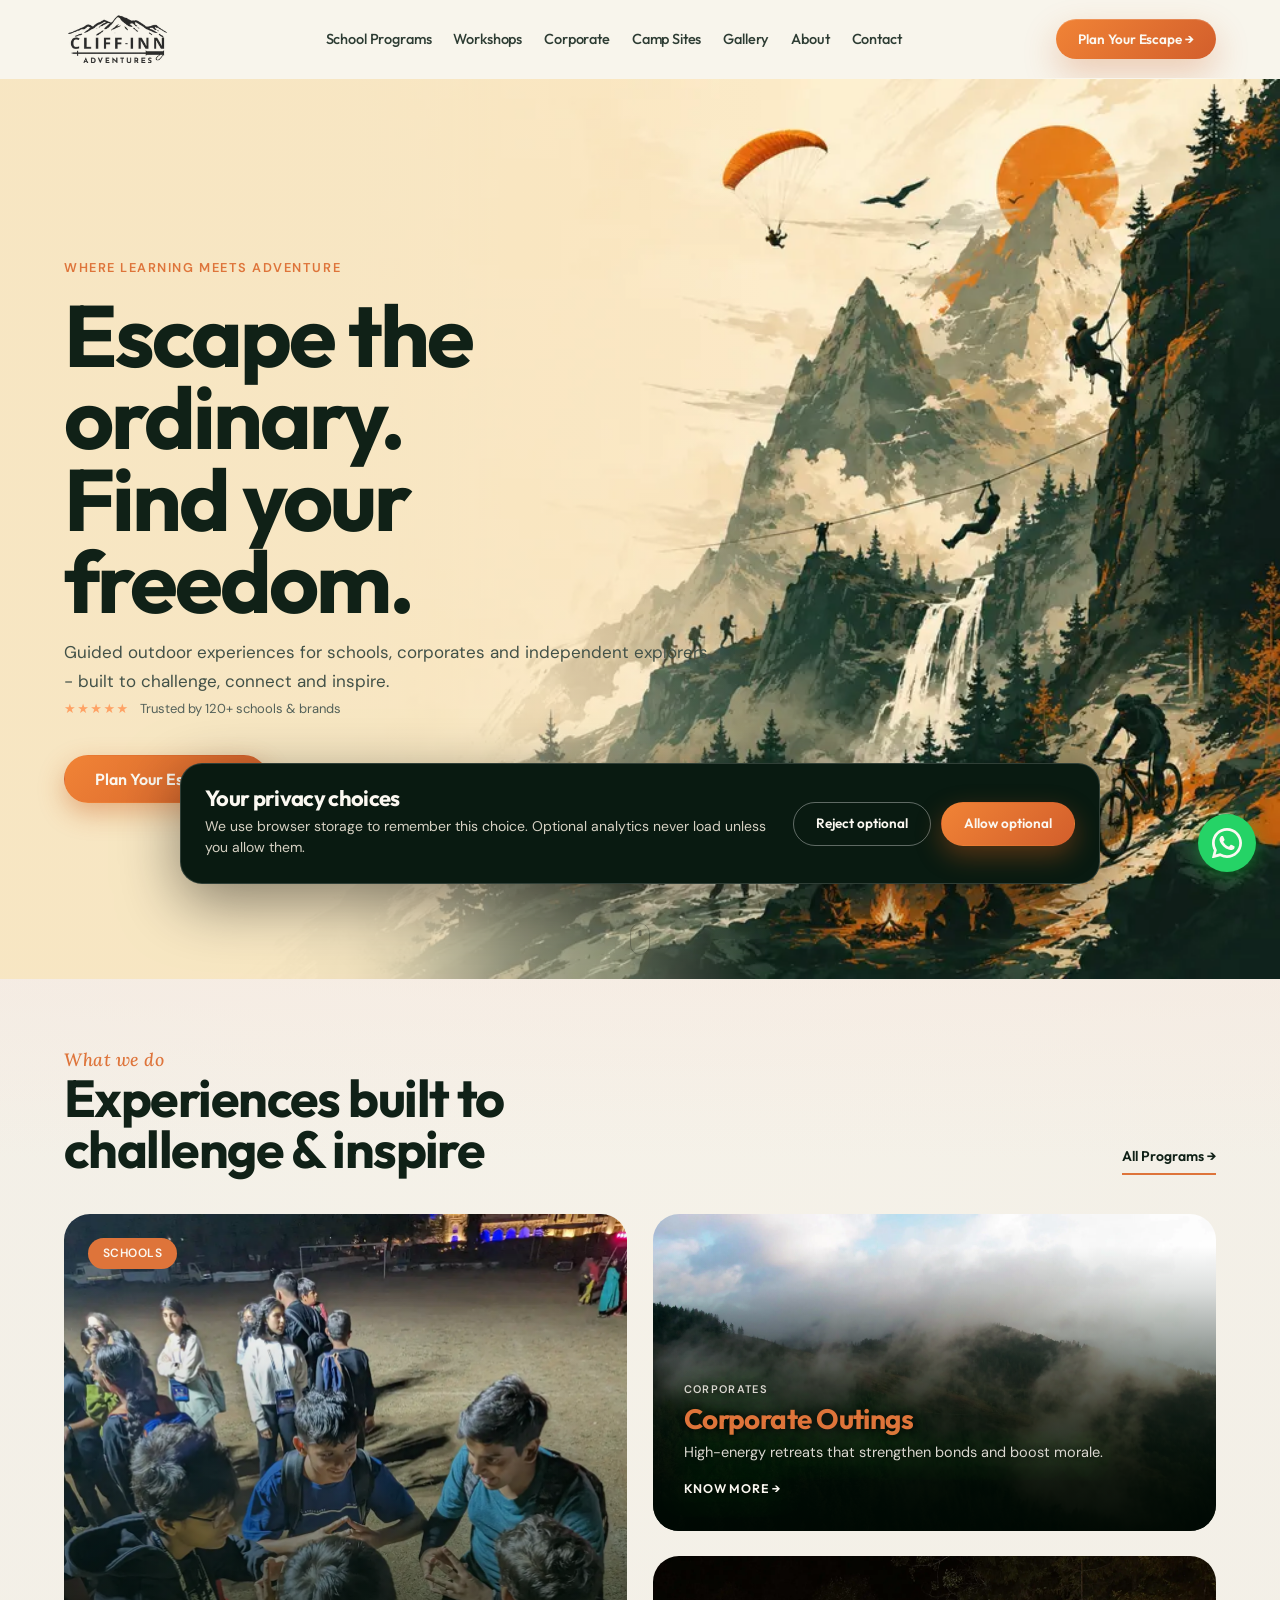
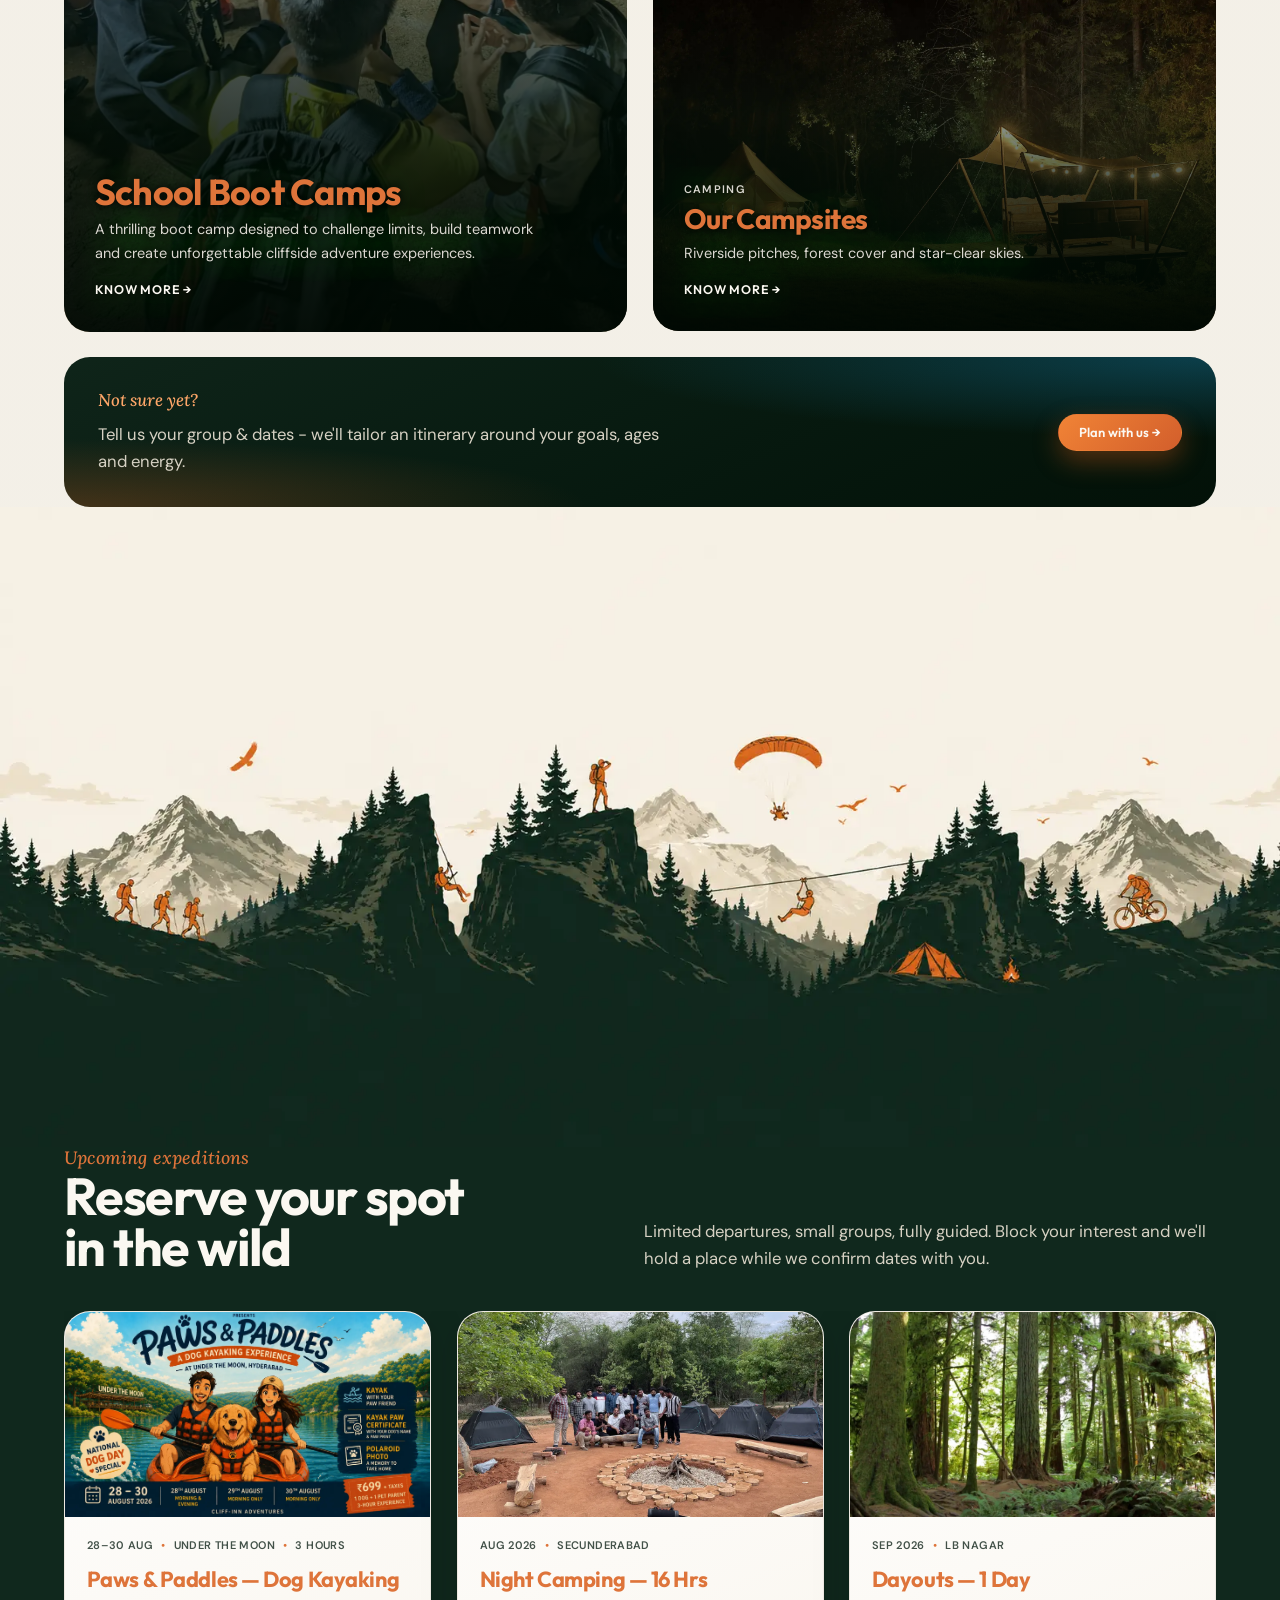
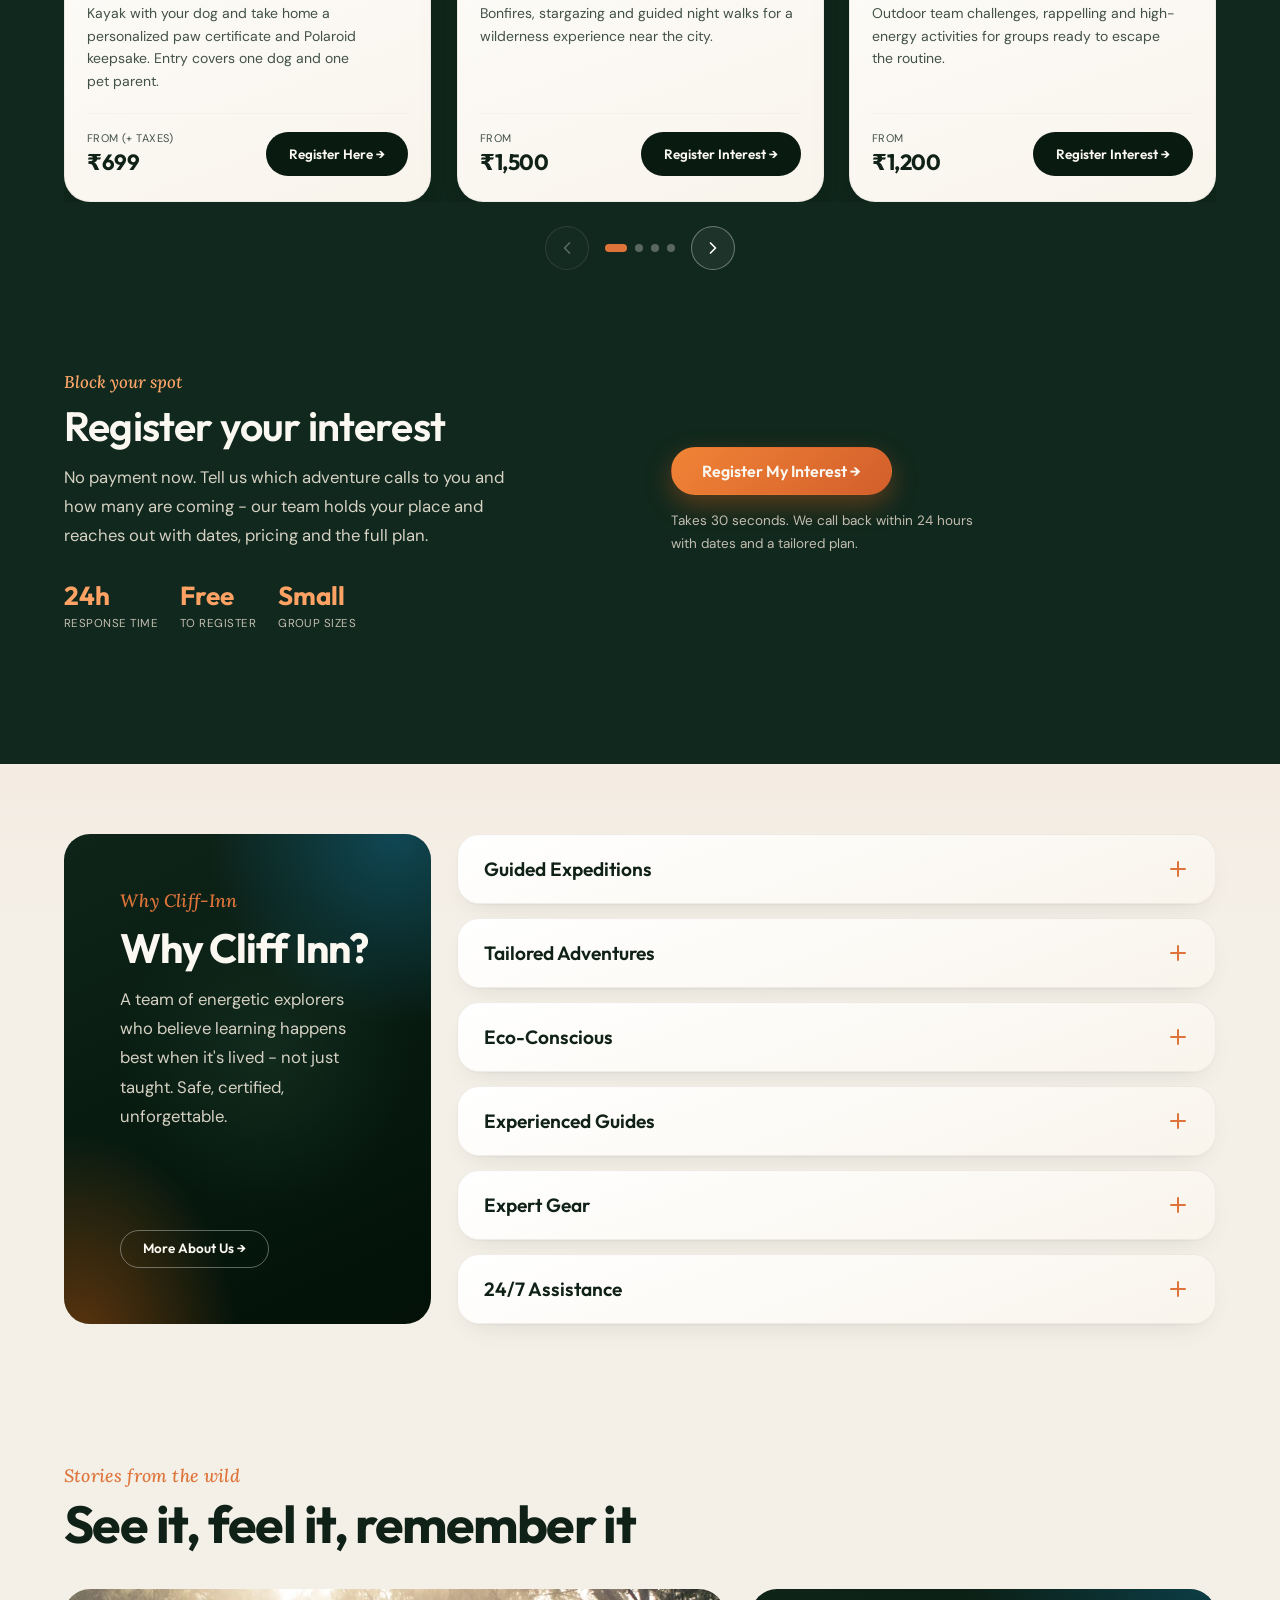
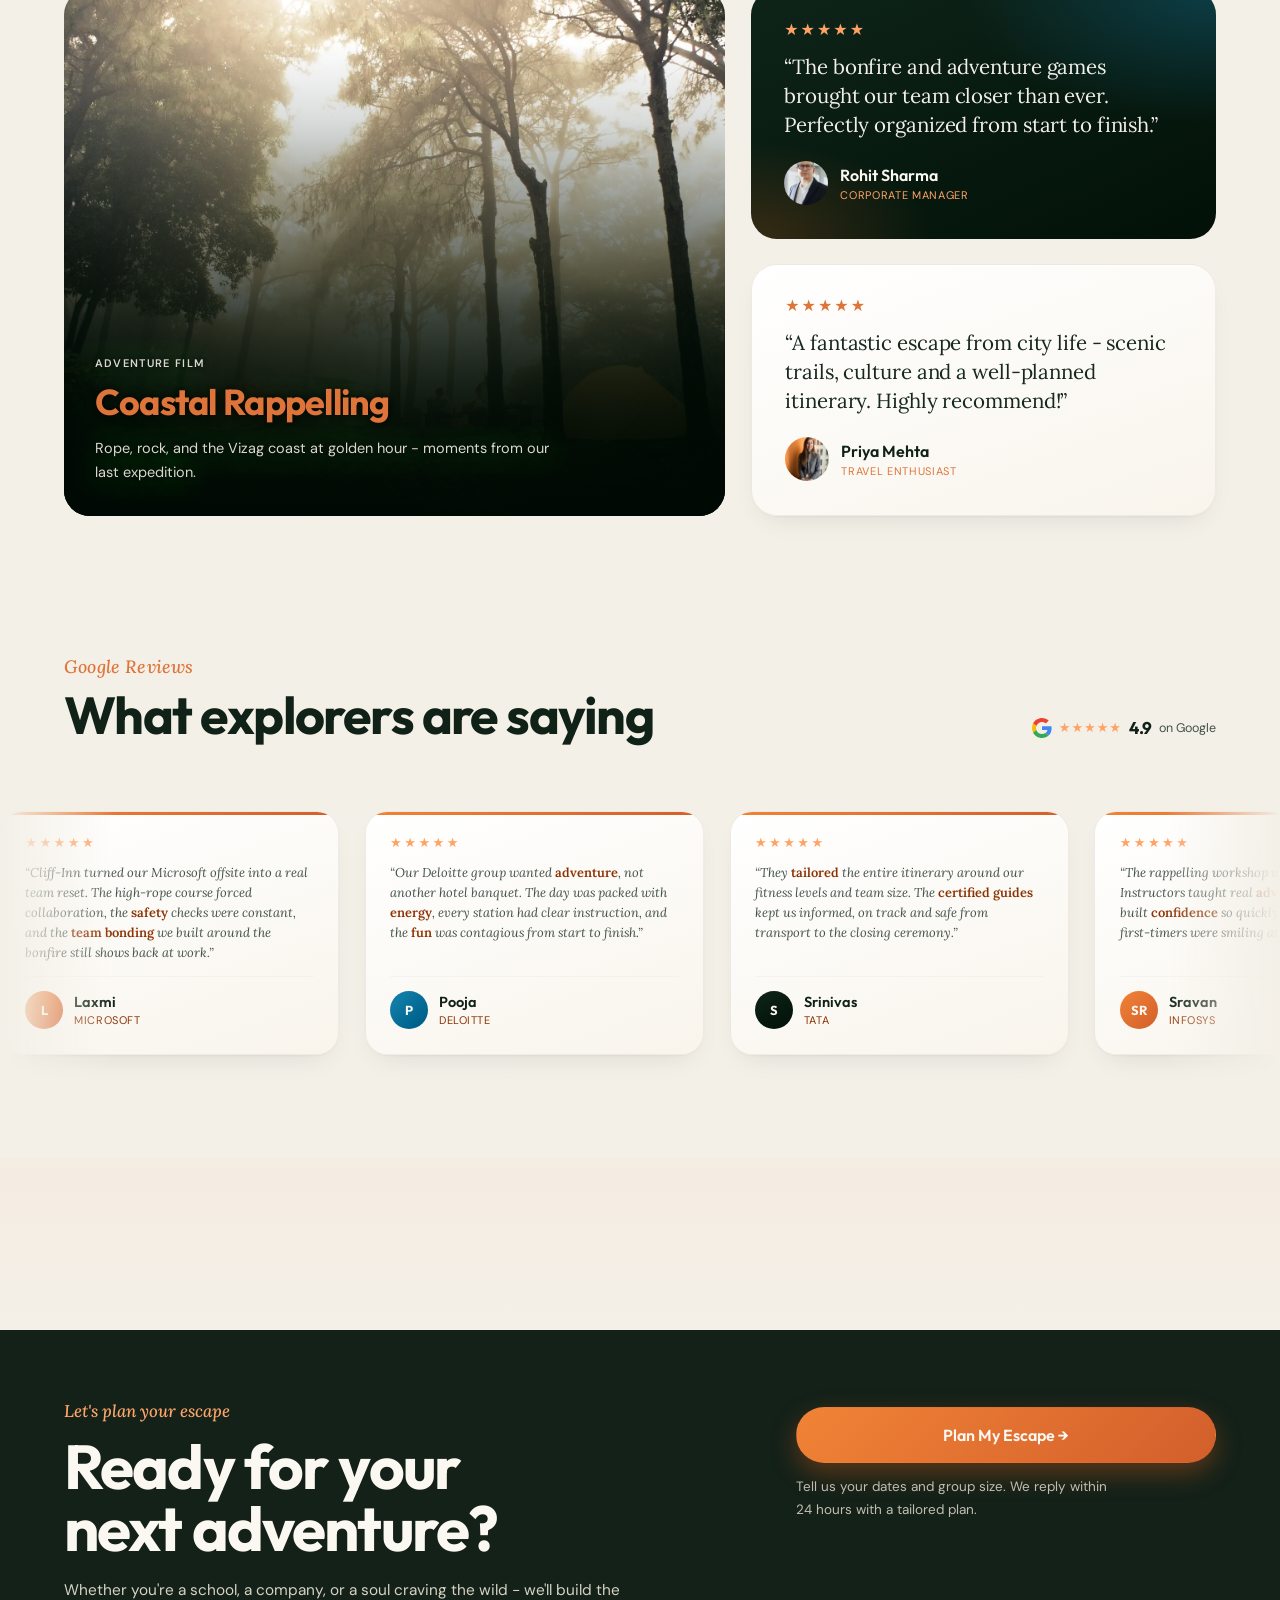
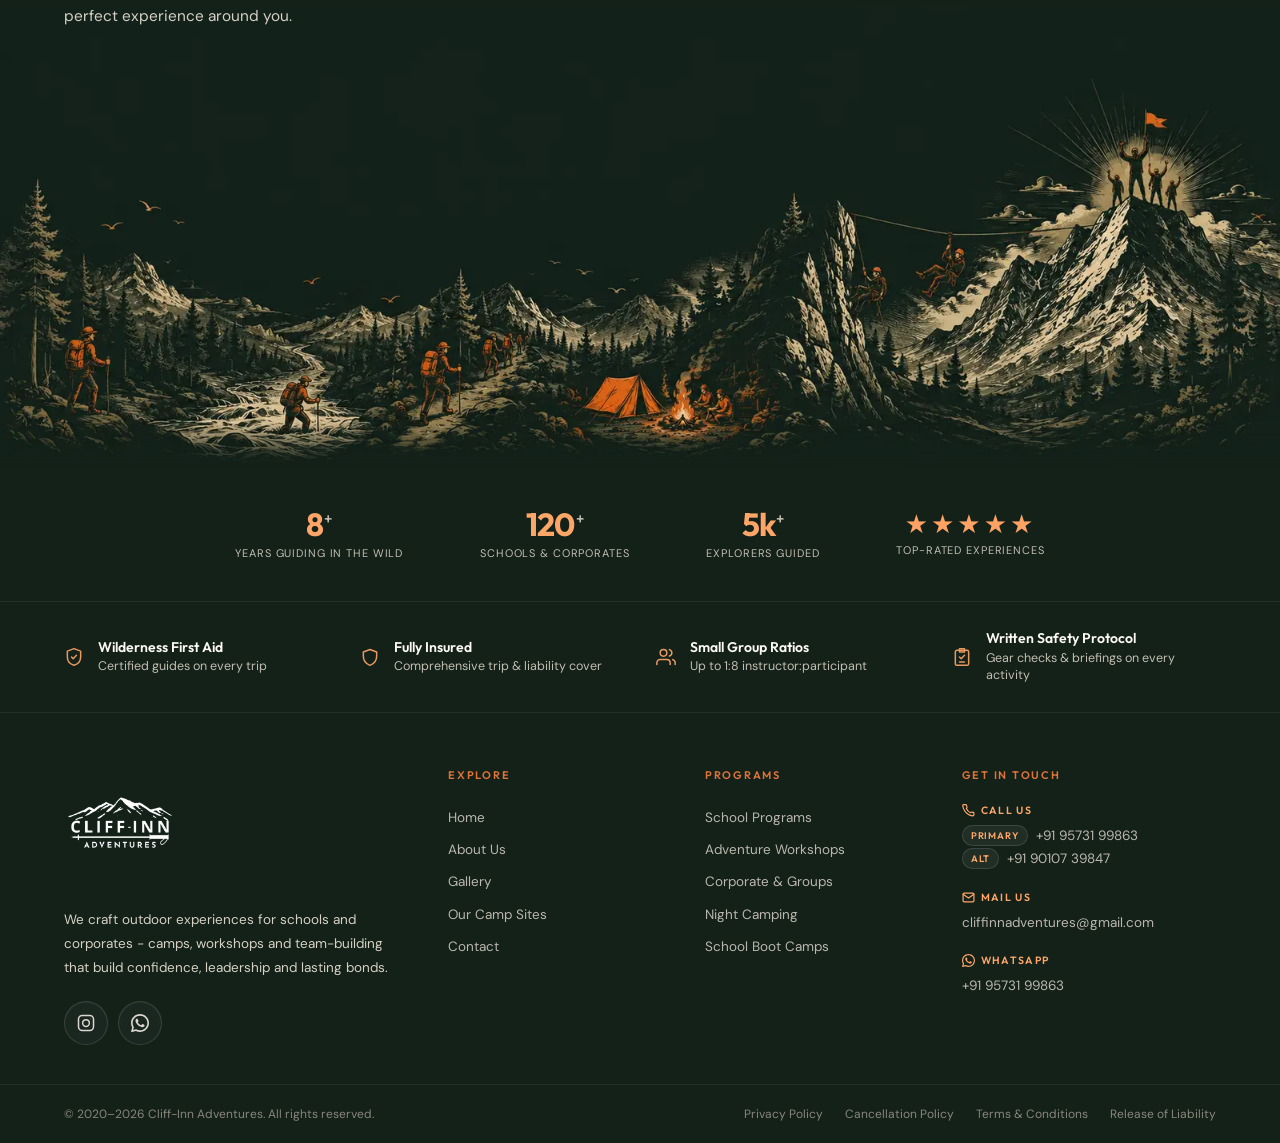
==== commit f81928af: "feat: simplify expedition cards and add carousel" ====
--- a/index.html
+++ b/index.html
@@ -220,23 +220,45 @@
       </div>
       <p class="section-head__lead">Limited departures, small groups, fully guided. Block your interest and we'll hold a place while we confirm dates with you.</p>
     </div>
-    <div class="card-grid">
-
-      <article class="card" data-animate>
+    <div class="carousel" data-carousel role="region" aria-roledescription="carousel" aria-label="Upcoming expeditions">
+      <ul class="carousel__track" data-carousel-track role="list">
+
+        <li class="carousel__slide">
+        <article class="card card--expedition" data-animate>
         <div class="card__media">
-          <img src="assets/images/cliffinnadventures/night-camping/night-camp-1.webp" alt="Camping tents set up under the stars for an overnight adventure" loading="lazy" width="1056" height="792">
-          <div class="card__scrim"></div>
-          <span class="chip chip--glass card__badge">Aug 2026</span>
-          <span class="chip chip--ember-sm card__badge-right">10 spots left</span>
+          <img src="assets/Expeditions/Dog Kayaking Website YT.webp" alt="Paws &amp; Paddles dog kayaking experience with two paddlers and a golden retriever at Under The Moon, Hyderabad" loading="lazy" decoding="async" width="1672" height="941">
         </div>
         <div class="card__body">
-          <div class="card__meta">
-            <span class="chip chip--sky">Secunderabad</span>
-            <span class="chip chip--neutral">1 Night</span>
-            <span class="chip chip--neutral">Easy</span>
-          </div>
-          <h3 class="card__title card__title--lg">Night Camping at UTM</h3>
-          <p class="card__desc">An overnight camp at UTM Secunderabad - bonfires, stargazing and night walks for a full wilderness experience right on the city's edge.</p>
+          <div class="expedition-card__facts" aria-label="Trip details">
+            <time datetime="2026-08-28">28–30 Aug</time>
+            <span>Under The Moon</span>
+            <span>3 hours</span>
+          </div>
+          <h3 class="card__title card__title--lg">Paws &amp; Paddles — Dog Kayaking</h3>
+          <p class="card__desc">Kayak with your dog and take home a personalized paw certificate and Polaroid keepsake. Entry covers one dog and one pet parent.</p>
+          <div class="card__footer">
+            <div>
+              <div class="card__price-label">From (+ taxes)</div>
+              <div class="card__price">₹699</div>
+            </div>
+            <a class="btn btn--dark btn--sm" href="https://payments.cashfree.com/forms?code=dog-kayaking" target="_blank" rel="noopener noreferrer">Register Here →</a>
+          </div>
+        </div>
+        </article>
+        </li>
+
+        <li class="carousel__slide">
+        <article class="card card--expedition" data-animate>
+        <div class="card__media">
+          <img src="assets/images/cliffinnadventures/night-camping/night-camp-1.webp" alt="Camping tents set up under the stars for an overnight adventure" loading="lazy" decoding="async" width="1056" height="792">
+        </div>
+        <div class="card__body">
+          <div class="expedition-card__facts" aria-label="Trip details">
+            <time datetime="2026-08">Aug 2026</time>
+            <span>Secunderabad</span>
+          </div>
+          <h3 class="card__title card__title--lg">Night Camping — 16 Hrs</h3>
+          <p class="card__desc">Bonfires, stargazing and guided night walks for a wilderness experience near the city.</p>
           <div class="card__footer">
             <div>
               <div class="card__price-label">From</div>
@@ -245,23 +267,21 @@
             <a class="btn btn--dark btn--sm" href="#interest" data-trip="Night Camping at UTM">Register Interest →</a>
           </div>
         </div>
-      </article>
-
-      <article class="card" data-animate>
+        </article>
+        </li>
+
+        <li class="carousel__slide">
+        <article class="card card--expedition" data-animate>
         <div class="card__media">
-          <img src="assets/images/cliffinnadventures/hero/school-cohort-wide.webp" alt="Group of participants in an outdoor adventure day activity" loading="lazy" width="1344" height="756">
-          <div class="card__scrim"></div>
-          <span class="chip chip--glass card__badge">Sep 2026</span>
-          <span class="chip chip--ember-sm card__badge-right">15 spots left</span>
+          <img src="assets/images/cliffinnadventures/hero/school-cohort-wide.webp" alt="Group of participants in an outdoor adventure day activity" loading="lazy" decoding="async" width="1344" height="756">
         </div>
         <div class="card__body">
-          <div class="card__meta">
-            <span class="chip chip--sky">LB Nagar, Hyderabad</span>
-            <span class="chip chip--neutral">1 Day</span>
-            <span class="chip chip--neutral">Moderate</span>
+          <div class="expedition-card__facts" aria-label="Trip details">
+            <time datetime="2026-09">Sep 2026</time>
+            <span>LB Nagar</span>
           </div>
           <h3 class="card__title card__title--lg">Dayouts — 1 Day</h3>
-          <p class="card__desc">A packed day of outdoor team challenges, rappelling and high-energy activities at LB Nagar - perfect for groups craving an action-filled escape.</p>
+          <p class="card__desc">Outdoor team challenges, rappelling and high-energy activities for groups ready to escape the routine.</p>
           <div class="card__footer">
             <div>
               <div class="card__price-label">From</div>
@@ -270,33 +290,43 @@
             <a class="btn btn--dark btn--sm" href="#interest" data-trip="Adventure Day Out LB Nagar">Register Interest →</a>
           </div>
         </div>
-      </article>
-
-      <article class="card" data-animate>
+        </article>
+        </li>
+
+        <li class="carousel__slide">
+        <article class="card card--expedition" data-animate>
         <div class="card__media">
-          <img src="assets/images/cliffinnadventures/trips-and-tours/trek-scenery-1.webp" alt="Scenic waterway perfect for a kayaking adventure" loading="lazy" width="1056" height="792">
-          <div class="card__scrim"></div>
-          <span class="chip chip--glass card__badge">Aug 28–30</span>
-          <span class="chip chip--ember-sm card__badge-right">8 spots left</span>
+          <img src="assets/images/cliffinnadventures/trips-and-tours/trek-scenery-1.webp" alt="Scenic waterway perfect for a kayaking adventure" loading="lazy" decoding="async" width="1056" height="792">
         </div>
         <div class="card__body">
-          <div class="card__meta">
-            <span class="chip chip--sky">Hyderabad</span>
-            <span class="chip chip--neutral">3 Days</span>
-            <span class="chip chip--neutral">Moderate</span>
+          <div class="expedition-card__facts" aria-label="Trip details">
+            <span>28–30 Aug</span>
+            <span>Hyderabad</span>
           </div>
           <h3 class="card__title card__title--lg">Weekend Trips — 3 Days/2 Nights</h3>
-          <p class="card__desc">Three days of kayaking adventure - paddle through scenic waterways, camp by the bank and reconnect with the wild over a long weekend.</p>
+          <p class="card__desc">Paddle through scenic waterways, camp by the bank and reconnect with the wild over a long weekend.</p>
           <div class="card__footer">
             <div>
               <div class="card__price-label">From</div>
               <div class="card__price">₹2,500</div>
             </div>
-            <a class="btn btn--dark btn--sm" href="#interest" data-trip="Dog Kayaking">Register Interest →</a>
-          </div>
-        </div>
-      </article>
-
+            <a class="btn btn--dark btn--sm" href="#interest" data-trip="Weekend Trips — 3 Days/2 Nights">Register Interest →</a>
+          </div>
+        </div>
+        </article>
+        </li>
+
+      </ul>
+
+      <div class="carousel__controls">
+        <button class="carousel__arrow carousel__arrow--prev" type="button" data-carousel-prev aria-label="Previous expeditions">
+          <svg width="20" height="20" viewBox="0 0 24 24" fill="none" stroke="currentColor" stroke-width="2" stroke-linecap="round" stroke-linejoin="round" aria-hidden="true"><polyline points="15 18 9 12 15 6"></polyline></svg>
+        </button>
+        <div class="carousel__dots" data-carousel-dots role="tablist" aria-label="Slide navigation"></div>
+        <button class="carousel__arrow carousel__arrow--next" type="button" data-carousel-next aria-label="Next expeditions">
+          <svg width="20" height="20" viewBox="0 0 24 24" fill="none" stroke="currentColor" stroke-width="2" stroke-linecap="round" stroke-linejoin="round" aria-hidden="true"><polyline points="9 18 15 12 9 6"></polyline></svg>
+        </button>
+      </div>
     </div>
 
     <!-- REGISTER INTEREST -->
--- a/css/components.css
+++ b/css/components.css
@@ -4485,3 +4485,206 @@
     width: 100%;
   }
 }
+
+/* ─────────────────────────────────────────────────────────────
+   Carousel — horizontal scroll-snap with arrows + dots.
+   Cards are the same .card component; slides are just flex items.
+   ───────────────────────────────────────────────────────────── */
+/* -----------------------------------------------------------
+   EXPEDITION CARDS — clean image, one facts line, one action.
+----------------------------------------------------------- */
+.card--expedition {
+  box-shadow: 0 12px 30px oklch(0.08 0.02 158 / 0.16);
+}
+
+.card--expedition .card__media {
+  height: auto;
+  aspect-ratio: 16 / 9;
+}
+
+.card--expedition .card__body {
+  padding: clamp(18px, 1.7vw, 24px);
+  gap: 0;
+}
+
+.expedition-card__facts {
+  display: flex;
+  align-items: center;
+  min-width: 0;
+  margin: 0 0 14px;
+  overflow: visible;
+  color: var(--color-ink-muted);
+  font-family: var(--font-body);
+  font-size: 11px;
+  font-weight: 600;
+  letter-spacing: 0.035em;
+  line-height: 1.25;
+  text-transform: uppercase;
+  white-space: nowrap;
+}
+
+.expedition-card__facts > * {
+  flex: none;
+}
+
+.expedition-card__facts > * + *::before {
+  content: '•';
+  margin-inline: 8px;
+  color: var(--color-ember);
+}
+
+.card--expedition .card__title {
+  font-size: clamp(20px, 1.7vw, 23px);
+  line-height: 1.16;
+}
+
+.card--expedition .card__desc {
+  margin: 10px 0 20px;
+  font-size: 14px;
+  line-height: 1.62;
+}
+
+.card--expedition .card__footer {
+  margin-top: auto;
+  padding-top: 16px;
+}
+
+.card--expedition .card__footer > .btn {
+  flex: 0 0 auto;
+  min-height: 44px;
+}
+
+@media (max-width: 640px) {
+  .card--expedition .card__body {
+    padding: 18px;
+  }
+
+  .expedition-card__facts {
+    margin-bottom: 12px;
+    font-size: 10px;
+    letter-spacing: 0.02em;
+  }
+
+  .expedition-card__facts > * + *::before {
+    margin-inline: 6px;
+  }
+
+  .card--expedition .card__footer {
+    display: grid;
+    grid-template-columns: 1fr;
+    align-items: stretch;
+    gap: 10px;
+  }
+
+  .card--expedition .card__footer > .btn {
+    width: 100%;
+    padding-inline: 16px;
+  }
+}
+
+.carousel {
+  position: relative;
+}
+
+.carousel__track {
+  display: flex;
+  gap: var(--grid-gap);
+  overflow-x: auto;
+  scroll-snap-type: x mandatory;
+  scroll-behavior: smooth;
+  scrollbar-width: none;
+  -ms-overflow-style: none;
+  list-style: none;
+  margin: 0;
+  padding: 4px 4px 12px;
+  overscroll-behavior-x: contain;
+}
+.carousel__track::-webkit-scrollbar { display: none; }
+
+.carousel__slide {
+  flex: 0 0 calc((100% - var(--grid-gap) * 2) / 3);
+  scroll-snap-align: start;
+  min-width: 0;
+  display: flex;
+}
+.carousel__slide > .card {
+  width: 100%;
+}
+
+@media (max-width: 900px) {
+  .carousel__slide { flex-basis: calc((100% - var(--grid-gap)) / 2); }
+}
+@media (max-width: 640px) {
+  .carousel__slide { flex-basis: 86%; }
+}
+
+.carousel__controls {
+  display: flex;
+  align-items: center;
+  justify-content: center;
+  gap: 1rem;
+  margin-top: 1.5rem;
+}
+
+.carousel__arrow {
+  width: 44px;
+  height: 44px;
+  border-radius: 50%;
+  border: 1px solid rgba(255, 255, 255, 0.35);
+  background: rgba(255, 255, 255, 0.06);
+  color: #fff;
+  display: grid;
+  place-items: center;
+  cursor: pointer;
+  transition:
+    background var(--duration-fast) var(--ease-standard),
+    border-color var(--duration-fast) var(--ease-standard),
+    opacity var(--duration-fast) var(--ease-standard);
+}
+.carousel__arrow:hover:not(:disabled) {
+  background: rgba(255, 255, 255, 0.16);
+  border-color: rgba(255, 255, 255, 0.7);
+}
+.carousel__arrow:disabled {
+  opacity: 0.3;
+  cursor: not-allowed;
+}
+.carousel__arrow:focus-visible {
+  outline: 2px solid var(--color-ember);
+  outline-offset: 2px;
+}
+
+.carousel__dots {
+  display: flex;
+  align-items: center;
+  gap: 0.5rem;
+}
+.carousel__dot {
+  width: 8px;
+  height: 8px;
+  border-radius: 50%;
+  border: 0;
+  padding: 0;
+  background: rgba(255, 255, 255, 0.3);
+  cursor: pointer;
+  transition:
+    background var(--duration-fast) var(--ease-standard),
+    transform var(--duration-fast) var(--ease-standard),
+    width var(--duration-fast) var(--ease-standard);
+}
+.carousel__dot:hover { background: rgba(255, 255, 255, 0.55); }
+.carousel__dot[aria-current="true"] {
+  background: var(--color-ember);
+  width: 22px;
+  border-radius: 999px;
+}
+.carousel__dot:focus-visible {
+  outline: 2px solid var(--color-ember);
+  outline-offset: 2px;
+}
+
+@media (prefers-reduced-motion: reduce) {
+  .carousel__track { scroll-behavior: auto; }
+  .carousel__dot,
+  .carousel__arrow { transition: none; }
+}
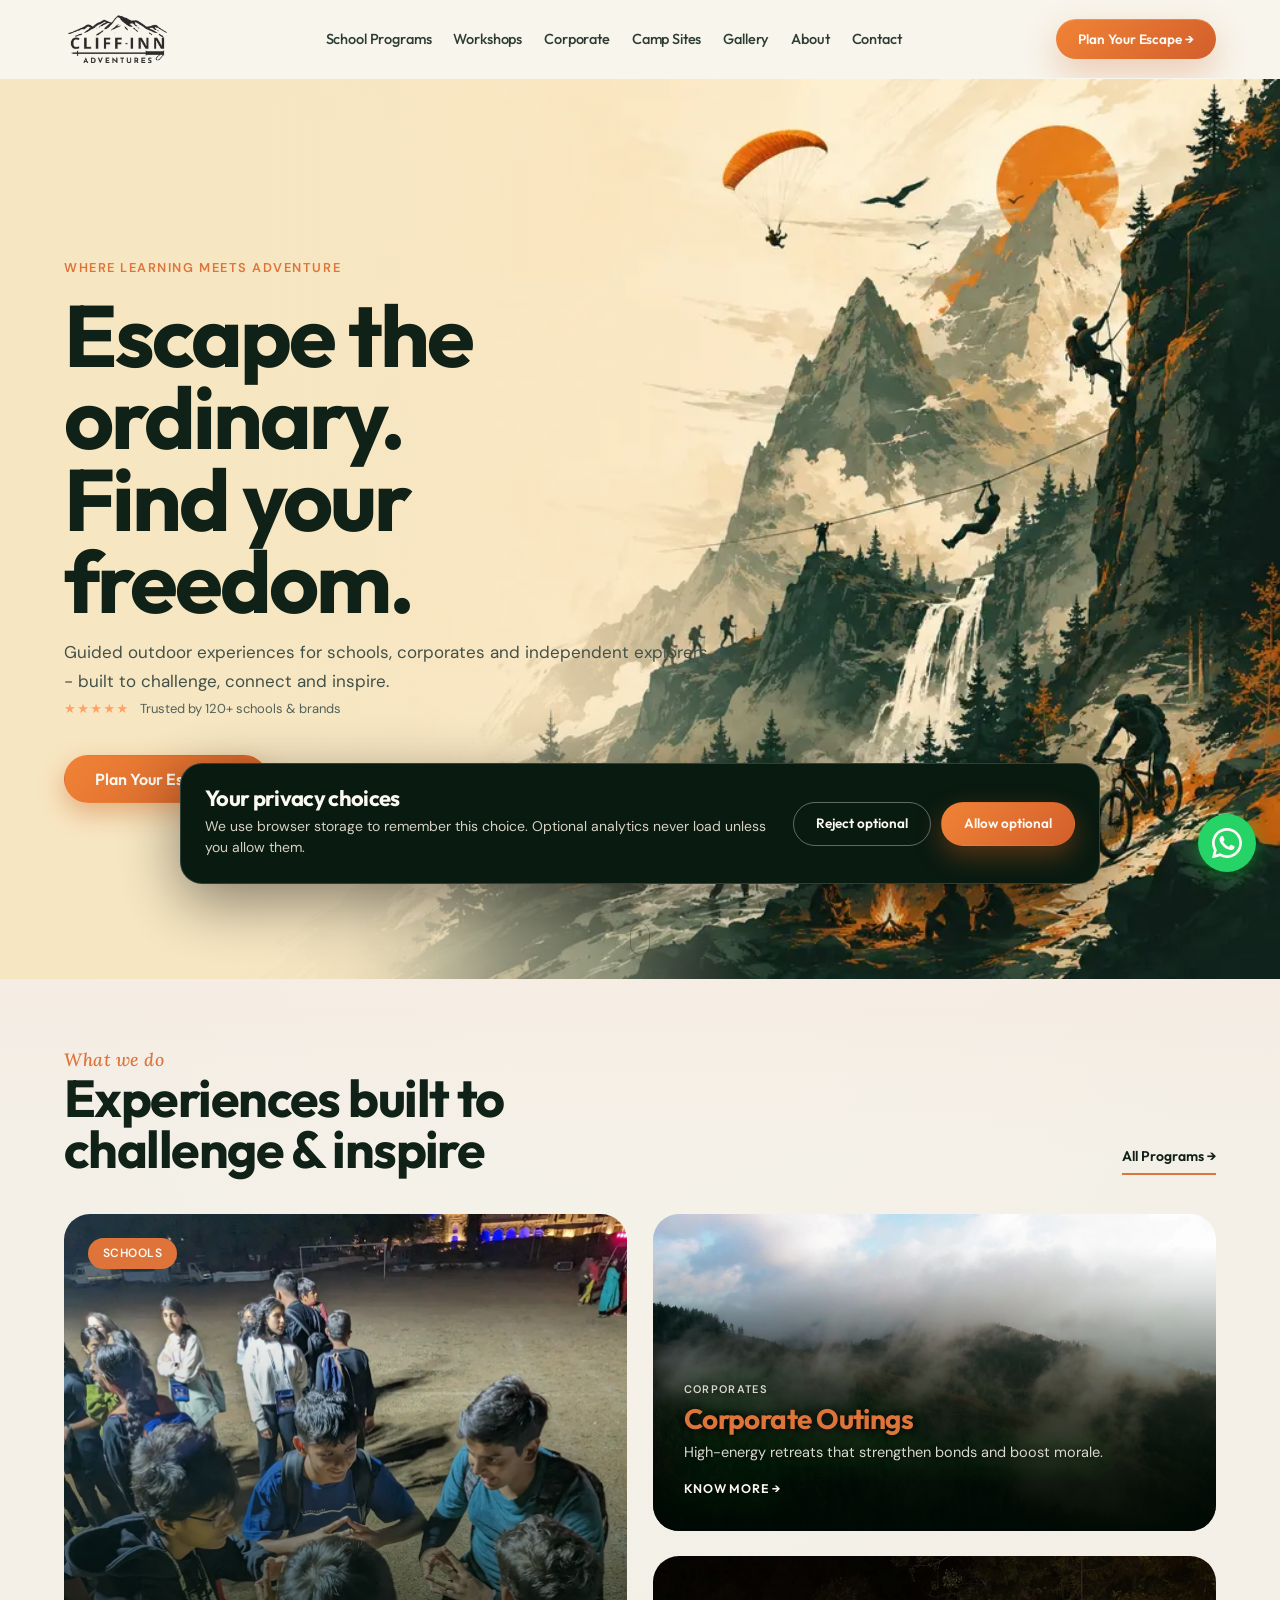
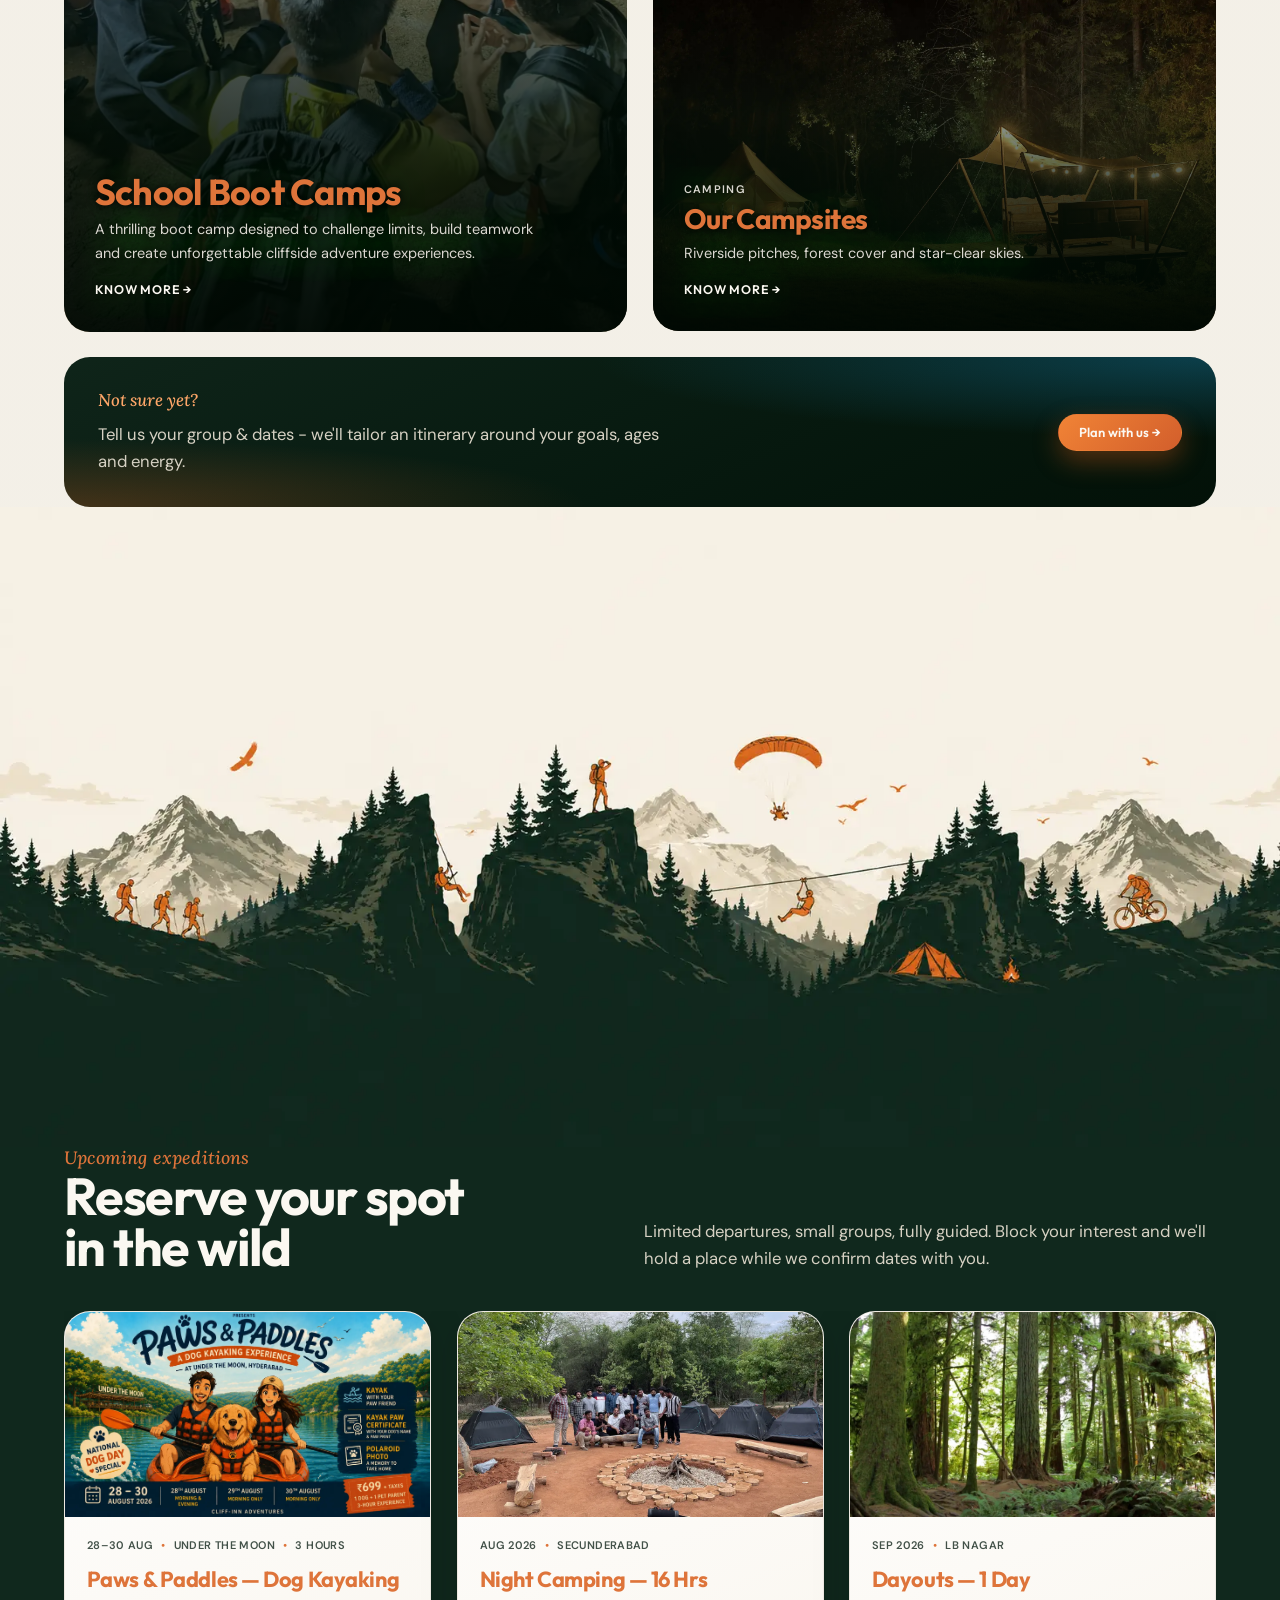
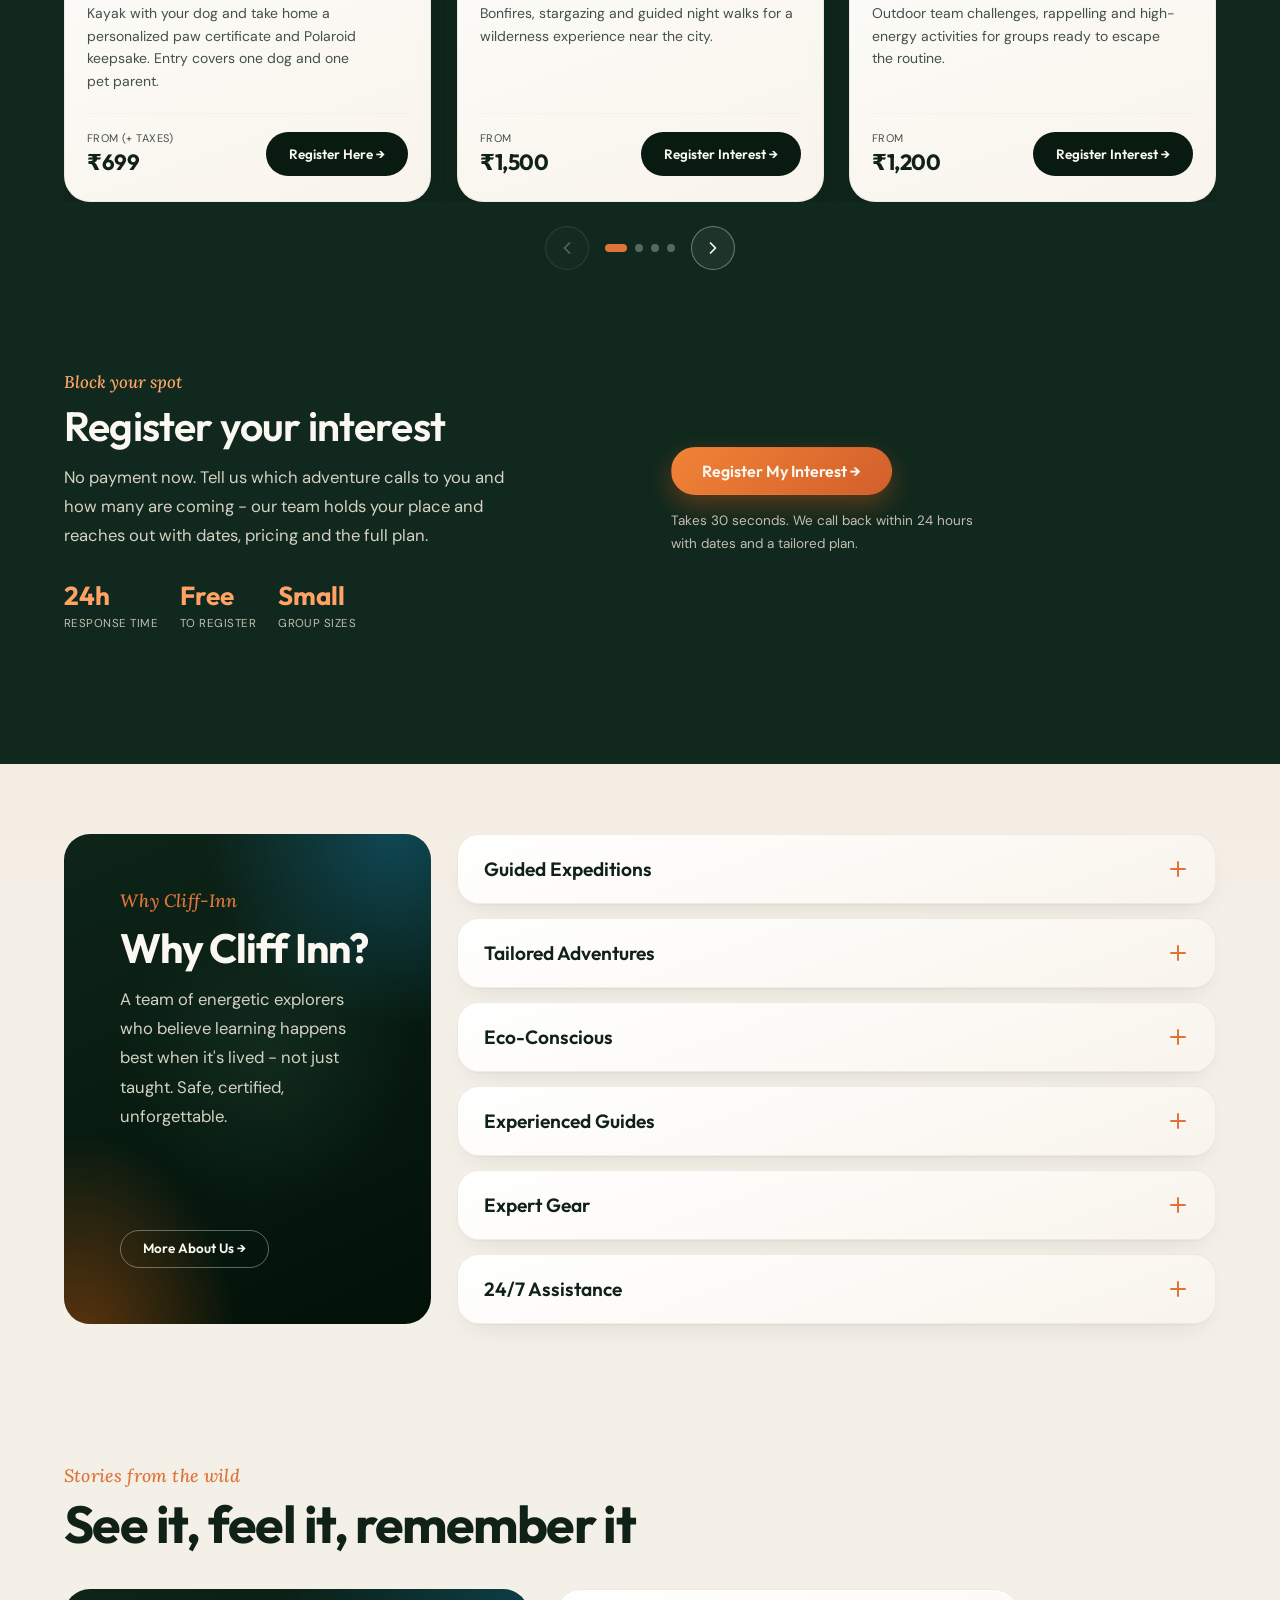
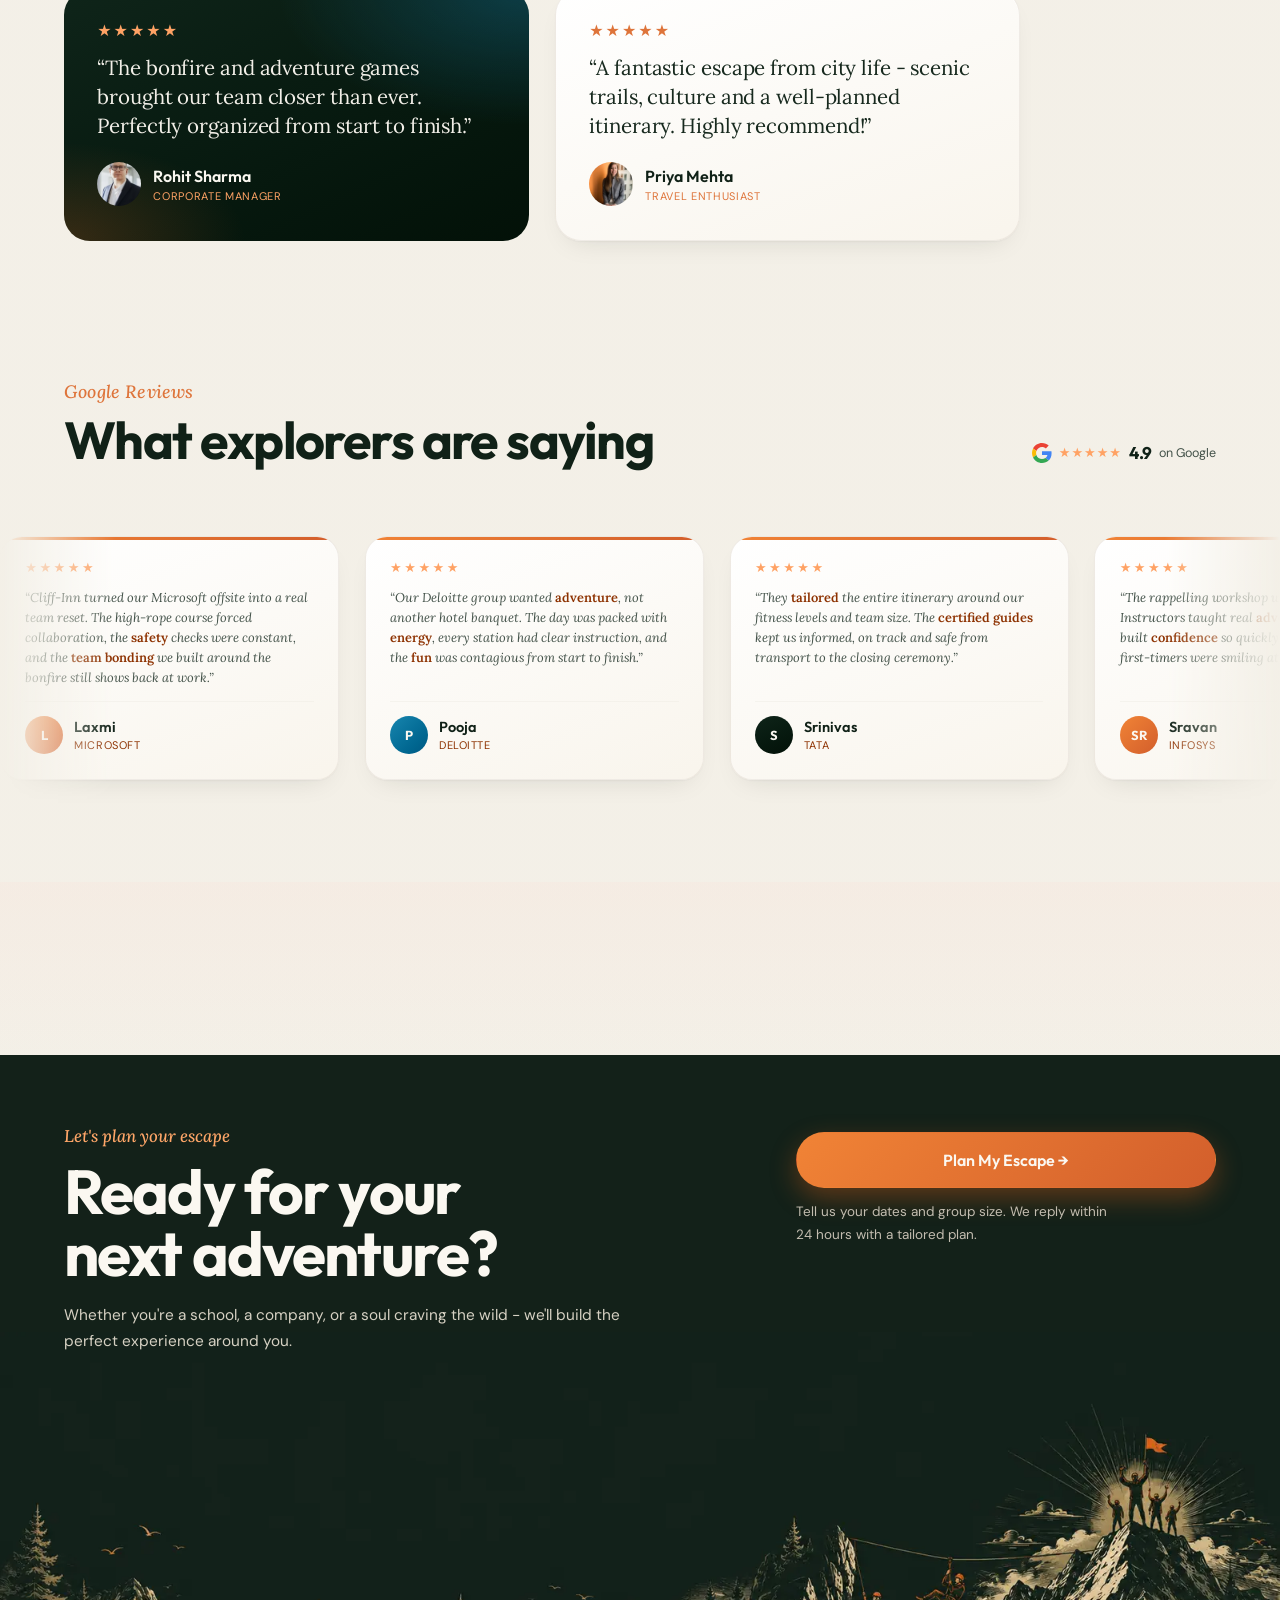
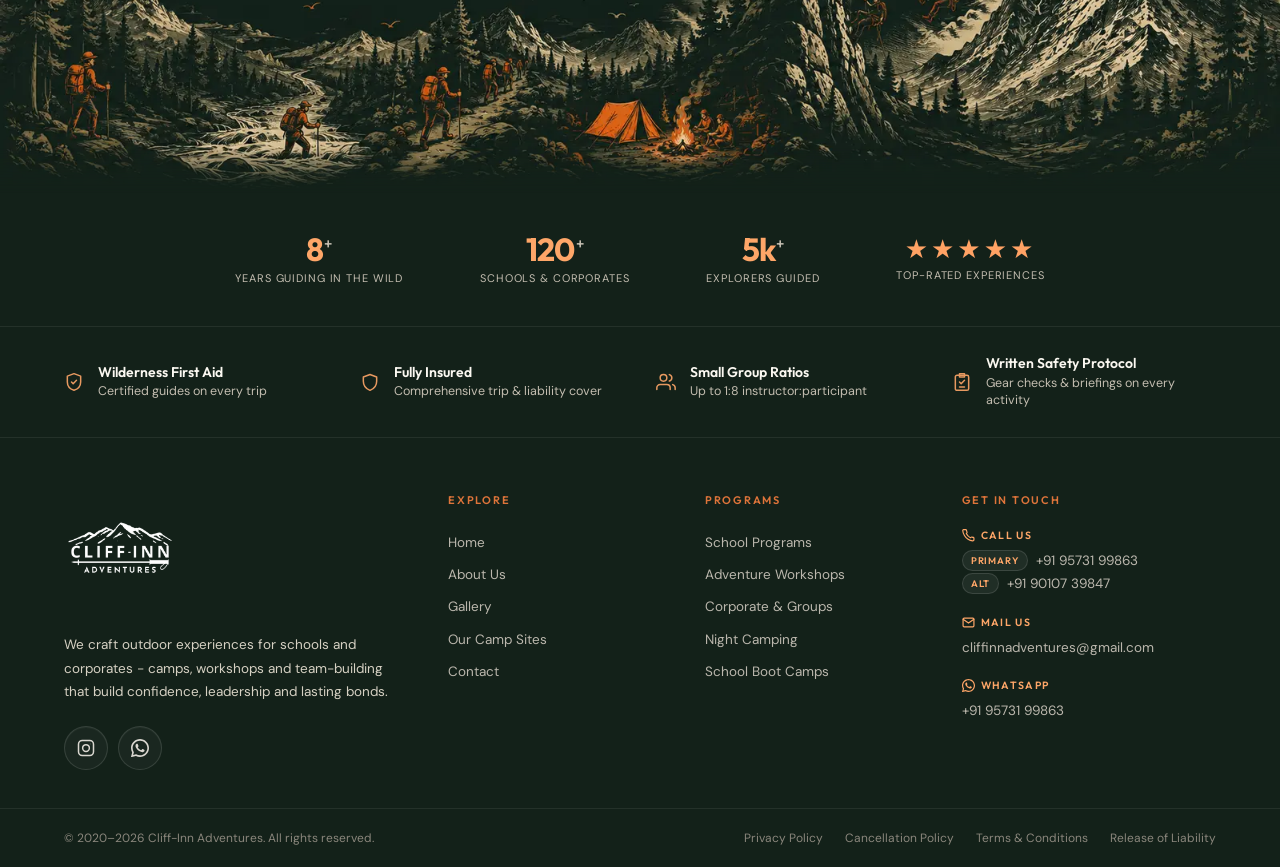
==== commit 1b3bda1b: "feat: streamline enquiry forms and shared UX" ====
--- a/index.html
+++ b/index.html
@@ -504,16 +504,6 @@
       </div>
     </div>
     <div class="bento">
-      <a class="tile tile--image span-7 row-2 tile--video" href="gallery.html" data-animate>
-        <img src="assets/images/cliffinnadventures/hero/camping-amidst-fog.webp" alt="Coastal cliff at sunset - the setting of our feature film" loading="lazy" width="1920" height="1266">
-        <div class="card__scrim video-tile__scrim"></div>
-        <div class="tile__body">
-          <div class="tile__eyebrow">Adventure Film</div>
-          <div class="tile__title">Coastal Rappelling</div>
-          <p class="tile__desc">Rope, rock, and the Vizag coast at golden hour - moments from our last expedition.</p>
-        </div>
-      </a>
-
       <div class="quote span-5" data-animate>
         <div class="rating rating--on-dark" aria-hidden="true">★★★★★</div>
         <span class="visually-hidden">Rated 5 out of 5 stars</span>
@@ -960,36 +950,89 @@
 
       <form class="modal__form" data-form="modal-interest" novalidate>
         <input type="hidden" name="trip">
-
-        <!-- Honeypot: hidden from users, visible to bots -->
-        <div class="field u-visually-hidden" aria-hidden="true">
-          <label class="field__label" for="m-website">Website</label>
-          <input class="input" id="m-website" name="website" type="text" tabindex="-1" autocomplete="off">
-        </div>
-
         <div class="modal__fields-wrap">
+          <input type="hidden" name="website" value="" tabindex="-1" autocomplete="off" class="u-visually-hidden" aria-hidden="true">
           <div class="field">
-            <label class="field__label" for="m-name">Full name *</label>
-            <input class="input" id="m-name" name="fullName" type="text" placeholder="Your name" required autocomplete="name">
+            <label class="field__label" for="m-fullName">Full name *</label>
+            <input class="input" id="m-fullName" name="fullName" type="text" placeholder="Your name" required autocomplete="name">
             <p class="field__error" role="alert">Please enter your name.</p>
           </div>
-
+          <div class="field">
+            <label class="field__label" for="m-email">Email *</label>
+            <input class="input" id="m-email" name="email" type="email" placeholder="you@email.com" required autocomplete="email">
+            <p class="field__error" role="alert">Please enter a valid email.</p>
+          </div>
           <div class="field">
             <label class="field__label" for="m-phone">Phone *</label>
             <input class="input" id="m-phone" name="phone" type="tel" placeholder="+91" required autocomplete="tel" inputmode="tel">
             <p class="field__error" role="alert">Please enter your phone number.</p>
           </div>
-
           <div class="field">
-            <label class="field__label" for="m-email">Email *</label>
-            <input class="input" id="m-email" name="email" type="email" placeholder="you@email.com" required autocomplete="email">
-            <p class="field__error" role="alert">Please enter a valid email.</p>
-          </div>
-        </div>
-
+            <label class="field__label" for="m-audience">Who is this for? *</label>
+            <select class="select" id="m-audience" name="audience" required>
+              <option value="">Select one</option>
+              <option value="School group">School group</option>
+              <option value="Corporate / Group">Corporate / Group</option>
+              <option value="Independent / Family">Independent / Family</option>
+            </select>
+            <p class="field__error" role="alert">Please select an audience.</p>
+          </div>
+          <div class="field" data-required-group>
+            <span class="field__label" id="m-experiences-label">What are you interested in? *</span>
+            <div class="checkbox-group" role="group" aria-labelledby="m-experiences-label">
+              <div class="checkbox-group__category">
+                <span class="checkbox-group__title">School Programs</span>
+                <div class="checkbox-group__options">
+                  <label class="checkbox-chip"><input type="checkbox" name="experiences" value="In-School Adventure Camp"><span>In-School Adventure Camp</span></label>
+                  <label class="checkbox-chip"><input type="checkbox" name="experiences" value="Outdoor School Bootcamp"><span>Outdoor School Bootcamp</span></label>
+                  <label class="checkbox-chip"><input type="checkbox" name="experiences" value="Adventure Skill Learning"><span>Adventure Skill Learning</span></label>
+                  <label class="checkbox-chip"><input type="checkbox" name="experiences" value="School Trip"><span>School Trip</span></label>
+                  <label class="checkbox-chip"><input type="checkbox" name="experiences" value="Alpha 360° Day Out"><span>Alpha 360&deg; Day Out</span></label>
+                  <label class="checkbox-chip"><input type="checkbox" name="experiences" value="Night Camp"><span>Night Camp</span></label>
+                </div>
+              </div>
+              <div class="checkbox-group__category">
+                <span class="checkbox-group__title">Corporate Packages</span>
+                <div class="checkbox-group__options">
+                  <label class="checkbox-chip"><input type="checkbox" name="experiences" value="Corporate Day Outing"><span>Corporate Day Outing</span></label>
+                  <label class="checkbox-chip"><input type="checkbox" name="experiences" value="Group Night Camping"><span>Group Night Camping</span></label>
+                  <label class="checkbox-chip"><input type="checkbox" name="experiences" value="Team-Building Workshop"><span>Team-Building Workshop</span></label>
+                  <label class="checkbox-chip"><input type="checkbox" name="experiences" value="Executive Offsite"><span>Executive Offsite</span></label>
+                </div>
+              </div>
+              <div class="checkbox-group__category">
+                <span class="checkbox-group__title">Camp Sites</span>
+                <div class="checkbox-group__options">
+                  <label class="checkbox-chip"><input type="checkbox" name="experiences" value="Village Trails"><span>Village Trails</span></label>
+                  <label class="checkbox-chip"><input type="checkbox" name="experiences" value="Keesara Hills"><span>Keesara Hills</span></label>
+                  <label class="checkbox-chip"><input type="checkbox" name="experiences" value="Ananthagiri Hills"><span>Ananthagiri Hills</span></label>
+                  <label class="checkbox-chip"><input type="checkbox" name="experiences" value="Mayuri Forest"><span>Mayuri Forest</span></label>
+                  <label class="checkbox-chip"><input type="checkbox" name="experiences" value="Pandavulla Gutta"><span>Pandavulla Gutta</span></label>
+                  <label class="checkbox-chip"><input type="checkbox" name="experiences" value="Tipeswar"><span>Tipeswar</span></label>
+                </div>
+              </div>
+              <div class="checkbox-group__category">
+                <span class="checkbox-group__title">Adventure Workshops</span>
+                <div class="checkbox-group__options">
+                  <label class="checkbox-chip"><input type="checkbox" name="experiences" value="Rock Climbing & Rappelling Workshop"><span>Rock Climbing & Rappelling Workshop</span></label>
+                  <label class="checkbox-chip"><input type="checkbox" name="experiences" value="Survival Skills Workshop"><span>Survival Skills Workshop</span></label>
+                  <label class="checkbox-chip"><input type="checkbox" name="experiences" value="Hiking Workshop"><span>Hiking Workshop</span></label>
+                  <label class="checkbox-chip"><input type="checkbox" name="experiences" value="Zipline & Rope Course Workshop"><span>Zipline & Rope Course Workshop</span></label>
+                  <label class="checkbox-chip"><input type="checkbox" name="experiences" value="Adventure Gear Discovery Workshop"><span>Adventure Gear Discovery Workshop</span></label>
+                  <label class="checkbox-chip"><input type="checkbox" name="experiences" value="Star Gazing Workshop"><span>Star Gazing Workshop</span></label>
+                </div>
+              </div>
+            </div>
+            <p class="field__error" role="alert">Please select at least one experience.</p>
+          </div>
+          <div class="field">
+            <label class="field__label" for="m-message">Tell us more</label>
+            <textarea class="textarea" id="m-message" name="message" rows="4" placeholder="Group size, dates, special needs…"></textarea>
+          </div>
+        </div>
         <p class="modal__privacy">No spam, no payment - just a quick chat about your adventure.</p>
-        <button class="btn btn--primary" type="submit">Reserve My Spot →</button>
-        <p class="modal__cta-note">Free to register · Team calls within 24h</p>
+        <button class="btn btn--primary" type="submit">Send Enquiry <span aria-hidden="true">→</span></button>
+        <p class="modal__cta-note">Free to enquire · Team calls within 24h</p>
         <p class="form-status" data-form-status aria-live="polite"></p>
       </form>
 
--- a/css/components.css
+++ b/css/components.css
@@ -1756,14 +1756,35 @@
   flex-direction: column;
   gap: 6px;
   min-width: 0;
+  scroll-margin-top: 96px;
 }
 
 .field__label {
   font-family: var(--font-body);
-  font-size: 11.5px;
+  font-size: 12.5px;
+  font-weight: 600;
   letter-spacing: 0.06em;
   text-transform: uppercase;
   color: var(--color-ink-soft);
+}
+
+.field__hint,
+.form__submit-note {
+  font-family: var(--font-body);
+  font-size: 13px;
+  line-height: 1.55;
+  color: var(--color-ink-muted);
+  margin: 0;
+}
+
+.form__submit-note {
+  text-align: center;
+  margin-top: 4px;
+}
+
+.form--on-dark .field__hint,
+.form--on-dark .form__submit-note {
+  color: var(--color-body-on-dark);
 }
 
 .input,
@@ -1775,6 +1796,7 @@
   box-sizing: border-box;
   width: 100%;
   min-width: 0;
+  scroll-margin-top: 96px;
   padding: 13px 15px;
   min-height: 48px;
   border: 1px solid var(--color-border-strong);
@@ -1872,6 +1894,167 @@
 .form-status[data-state='error'] {
   color: oklch(0.55 0.19 30);
   font-size: 13px;
+}
+
+/* Checkbox chip group — modern multi-select alternative */
+.checkbox-group {
+  display: flex;
+  flex-direction: column;
+  gap: 12px;
+}
+
+.checkbox-group__fallback {
+  display: flex;
+  flex-wrap: wrap;
+}
+
+.checkbox-group__category {
+  display: flex;
+  flex-direction: column;
+  gap: 8px;
+}
+
+.checkbox-group__title {
+  font-family: var(--font-body);
+  font-size: 12px;
+  font-weight: 600;
+  letter-spacing: 0.06em;
+  text-transform: uppercase;
+  color: var(--color-ink-soft);
+}
+
+.checkbox-group__options {
+  display: flex;
+  flex-wrap: wrap;
+  gap: 8px;
+}
+
+.checkbox-chip {
+  position: relative;
+  display: inline-flex;
+  align-items: center;
+  gap: 8px;
+  font-family: var(--font-body);
+  font-size: 14px;
+  line-height: 1.3;
+  color: var(--color-ink);
+  min-height: 44px;
+  padding: 9px 14px;
+  box-sizing: border-box;
+  border: 1px solid var(--color-border-strong);
+  border-radius: var(--radius-pill);
+  background: var(--color-card);
+  cursor: pointer;
+  transition:
+    background var(--duration-fast) var(--ease-standard),
+    color var(--duration-fast) var(--ease-standard),
+    border-color var(--duration-fast) var(--ease-standard),
+    box-shadow var(--duration-fast) var(--ease-standard);
+}
+
+.checkbox-chip::before {
+  content: '';
+  display: grid;
+  place-items: center;
+  width: 16px;
+  height: 16px;
+  flex: none;
+  border: 1.5px solid currentColor;
+  border-radius: 50%;
+  font-size: 10px;
+  font-weight: 700;
+  line-height: 1;
+  opacity: 0.55;
+}
+
+.checkbox-chip:hover,
+.checkbox-chip:has(input:focus-visible) {
+  border-color: var(--color-ember);
+}
+
+.checkbox-chip input {
+  position: absolute;
+  inset: 0;
+  opacity: 0;
+  cursor: pointer;
+}
+
+.checkbox-chip:has(input:checked) {
+  background: var(--color-ember);
+  border-color: var(--color-ember);
+  color: var(--color-ink-on-dark);
+  box-shadow: var(--shadow-ember-soft);
+}
+
+.checkbox-chip:has(input:checked)::before {
+  content: '✓';
+  opacity: 1;
+}
+
+.checkbox-chip--fallback {
+  background: var(--color-ember-soft);
+  border-color: oklch(0.67 0.15 47 / 0.35);
+}
+
+.form__reveal-all {
+  align-self: flex-start;
+  min-height: 44px;
+  padding: 8px 2px;
+  border: 0;
+  border-bottom: 1px solid currentColor;
+  background: transparent;
+  color: var(--color-ember-text);
+  font-family: var(--font-body);
+  font-size: 13px;
+  font-weight: 600;
+  cursor: pointer;
+}
+
+.form__reveal-all:hover,
+.form__reveal-all:focus-visible {
+  color: var(--color-ember);
+}
+
+/* Dark-form variant */
+.form--on-dark .checkbox-group__title {
+  color: oklch(0.8 0.02 88);
+}
+
+.form--on-dark .checkbox-chip {
+  background: oklch(1 0 0 / 0.06);
+  border-color: var(--color-border-on-dark-strong);
+  color: var(--color-ink-on-dark);
+}
+
+.form--on-dark .checkbox-chip:hover,
+.form--on-dark .checkbox-chip:has(input:focus-visible) {
+  border-color: var(--color-amber);
+}
+
+.form--on-dark .checkbox-chip:has(input:checked) {
+  background: var(--color-amber);
+  border-color: var(--color-amber);
+  color: var(--color-ink);
+}
+
+.form--on-dark .checkbox-chip--fallback {
+  background: oklch(1 0 0 / 0.08);
+  border-color: var(--color-border-on-dark-strong);
+}
+
+.form--on-dark .form__reveal-all {
+  color: var(--color-amber);
+}
+
+.field[data-invalid='true'] .checkbox-group {
+  padding: 10px;
+  margin: -10px;
+  border-radius: var(--radius-input);
+  outline: 2px solid oklch(0.55 0.19 30 / 0.6);
+}
+
+.form--on-dark .field[data-invalid='true'] .checkbox-group {
+  outline-color: oklch(0.78 0.17 30 / 0.8);
 }
 
 /* Success panel */
@@ -3610,9 +3793,9 @@
   }
 }
 
-/* Mobile: true stacked composition. The image becomes a deliberate
-   hero panel above the copy, not a squeezed background. Copy is centered
-   so the layout feels native to portrait viewports. */
+/* Mobile: true stacked composition. Copy leads, then the illustration
+   sits beneath it as a deliberate hero panel, not a squeezed background.
+   Copy is centered so the layout feels native to portrait viewports. */
 @media (max-width: 767px) {
   .hero-banner--home {
     display: flex;
@@ -3622,7 +3805,7 @@
   .hero-banner--home .hero-banner__media {
     position: relative;
     inset: auto;
-    order: 1;
+    order: 2;
     height: 42vh;
     min-height: 280px;
     align-items: stretch;
@@ -3638,24 +3821,24 @@
     -webkit-mask-image: linear-gradient(
       to bottom,
       transparent 0%,
-      #000 12%,
-      #000 88%,
+      #000 6%,
+      #000 92%,
       transparent 100%
     );
             mask-image: linear-gradient(
       to bottom,
       transparent 0%,
-      #000 12%,
-      #000 88%,
+      #000 6%,
+      #000 92%,
       transparent 100%
     );
   }
   .hero-banner--home .hero-banner__inner {
     position: relative;
-    order: 2;
+    order: 1;
     width: 100%;
     padding-inline: var(--container-pad);
-    padding-block: 2.5rem 3.5rem;
+    padding-block: 2.5rem 1.5rem;
     justify-content: flex-start;
     text-align: center;
     background: var(--color-hero-cream);
@@ -4688,3 +4871,14 @@
   .carousel__dot,
   .carousel__arrow { transition: none; }
 }
+
+/* Mobile header — force logo left and hamburger right without the empty
+   1fr column that used to create a wide dead zone between them. */
+@media (max-width: 1080px) {
+  .header__inner {
+    display: flex;
+    justify-content: space-between;
+    align-items: center;
+    gap: 16px;
+  }
+}
